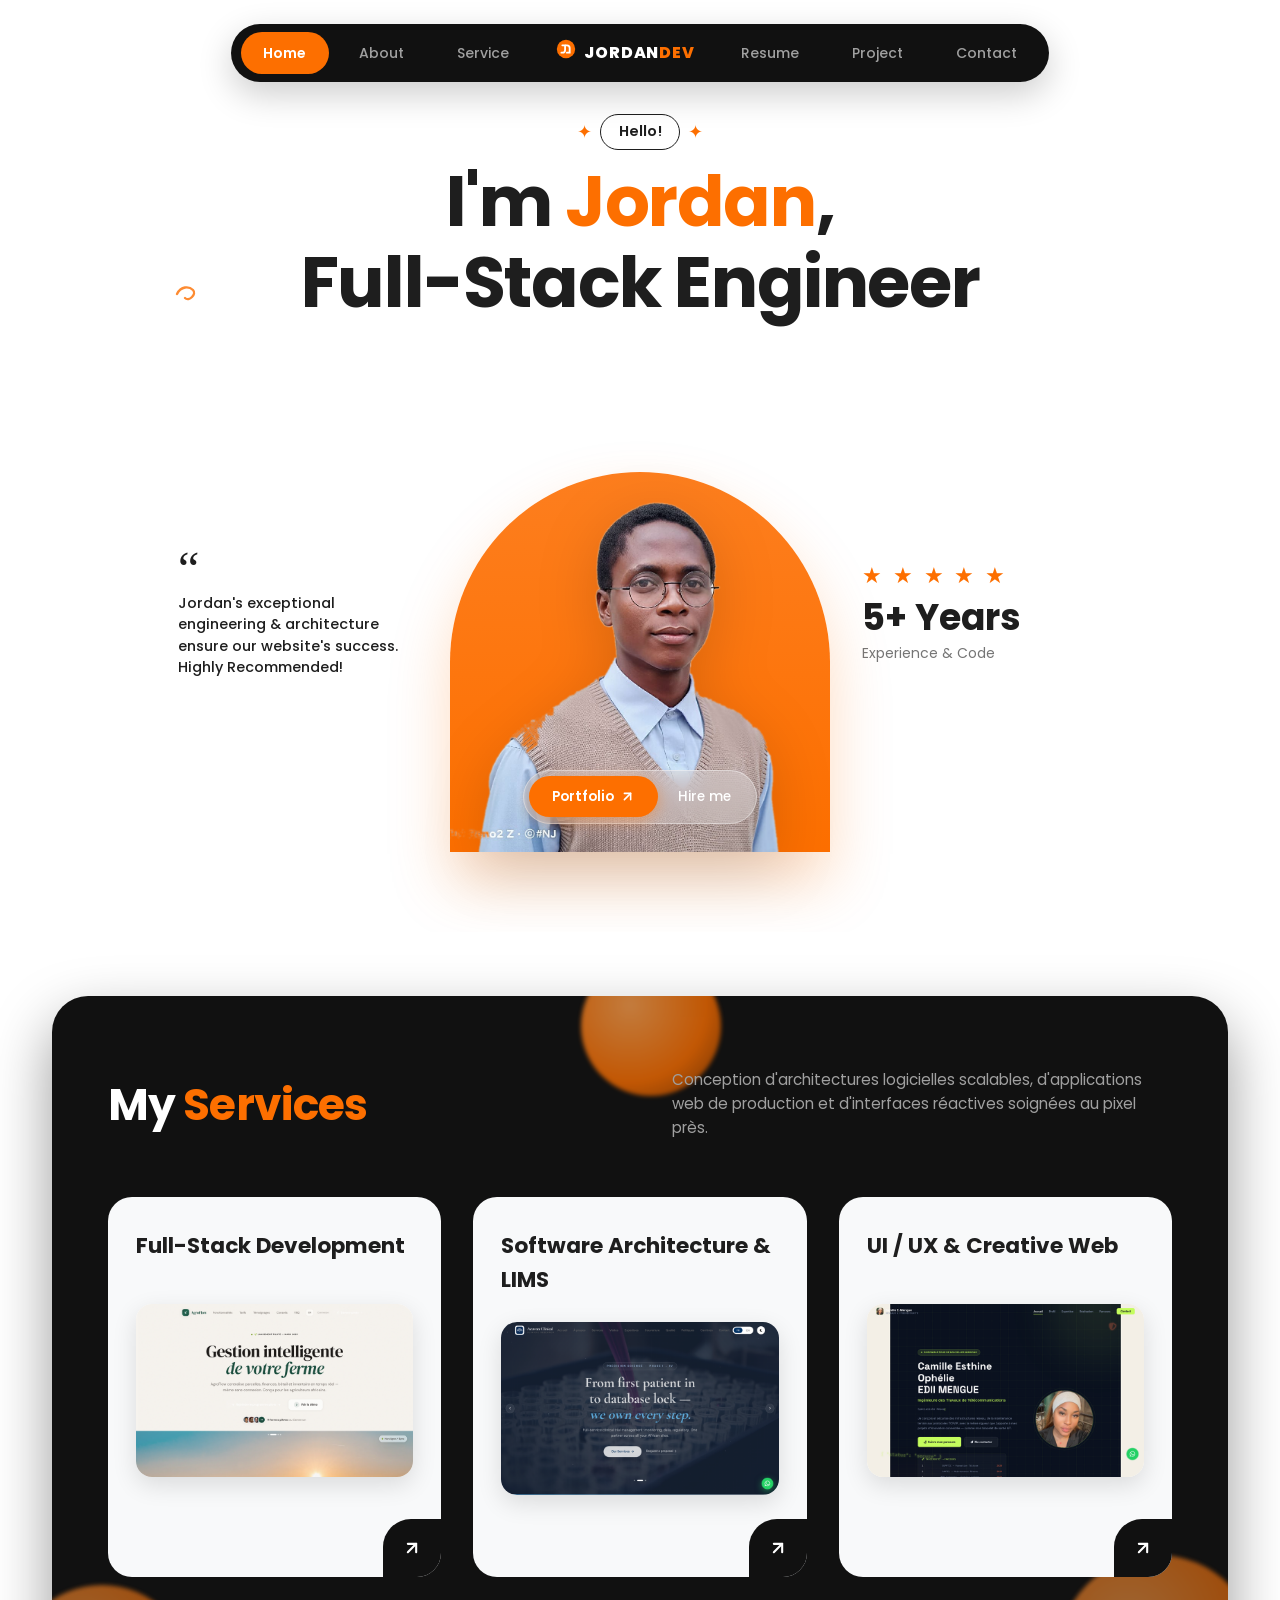
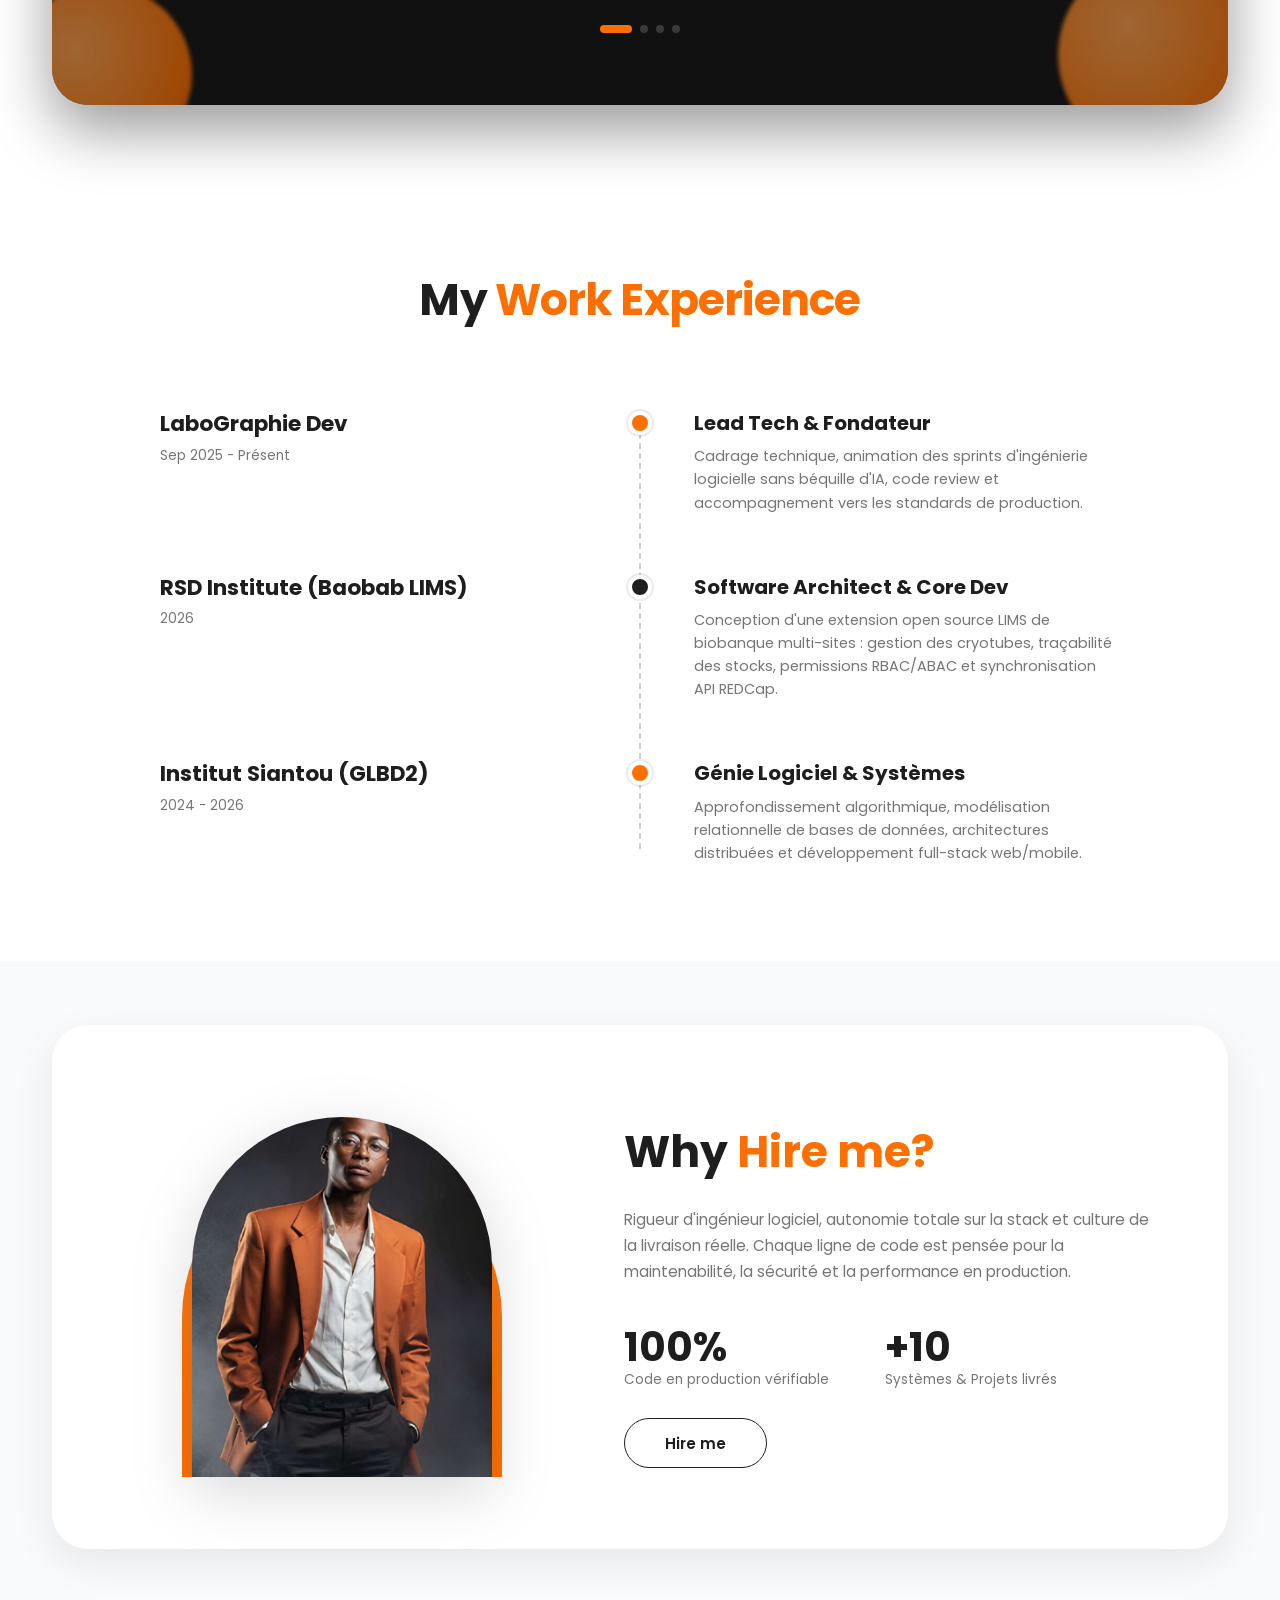
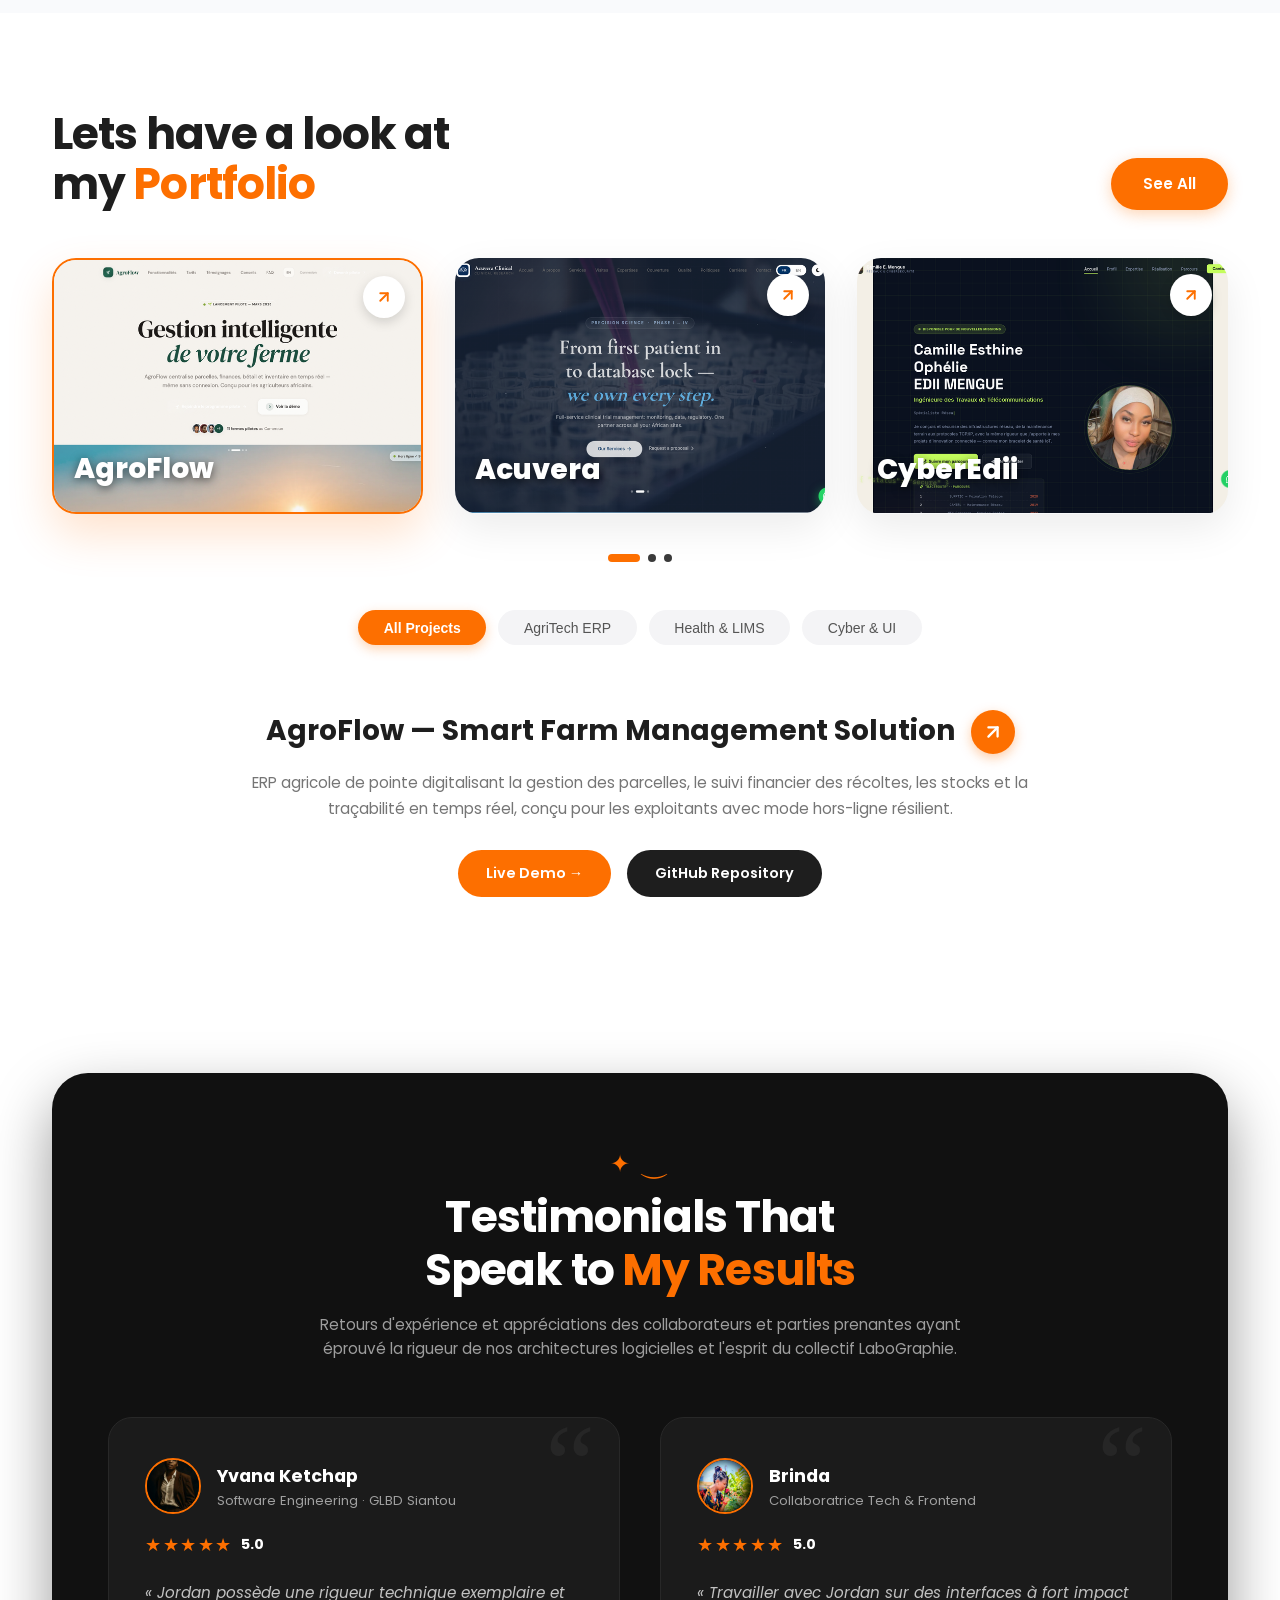
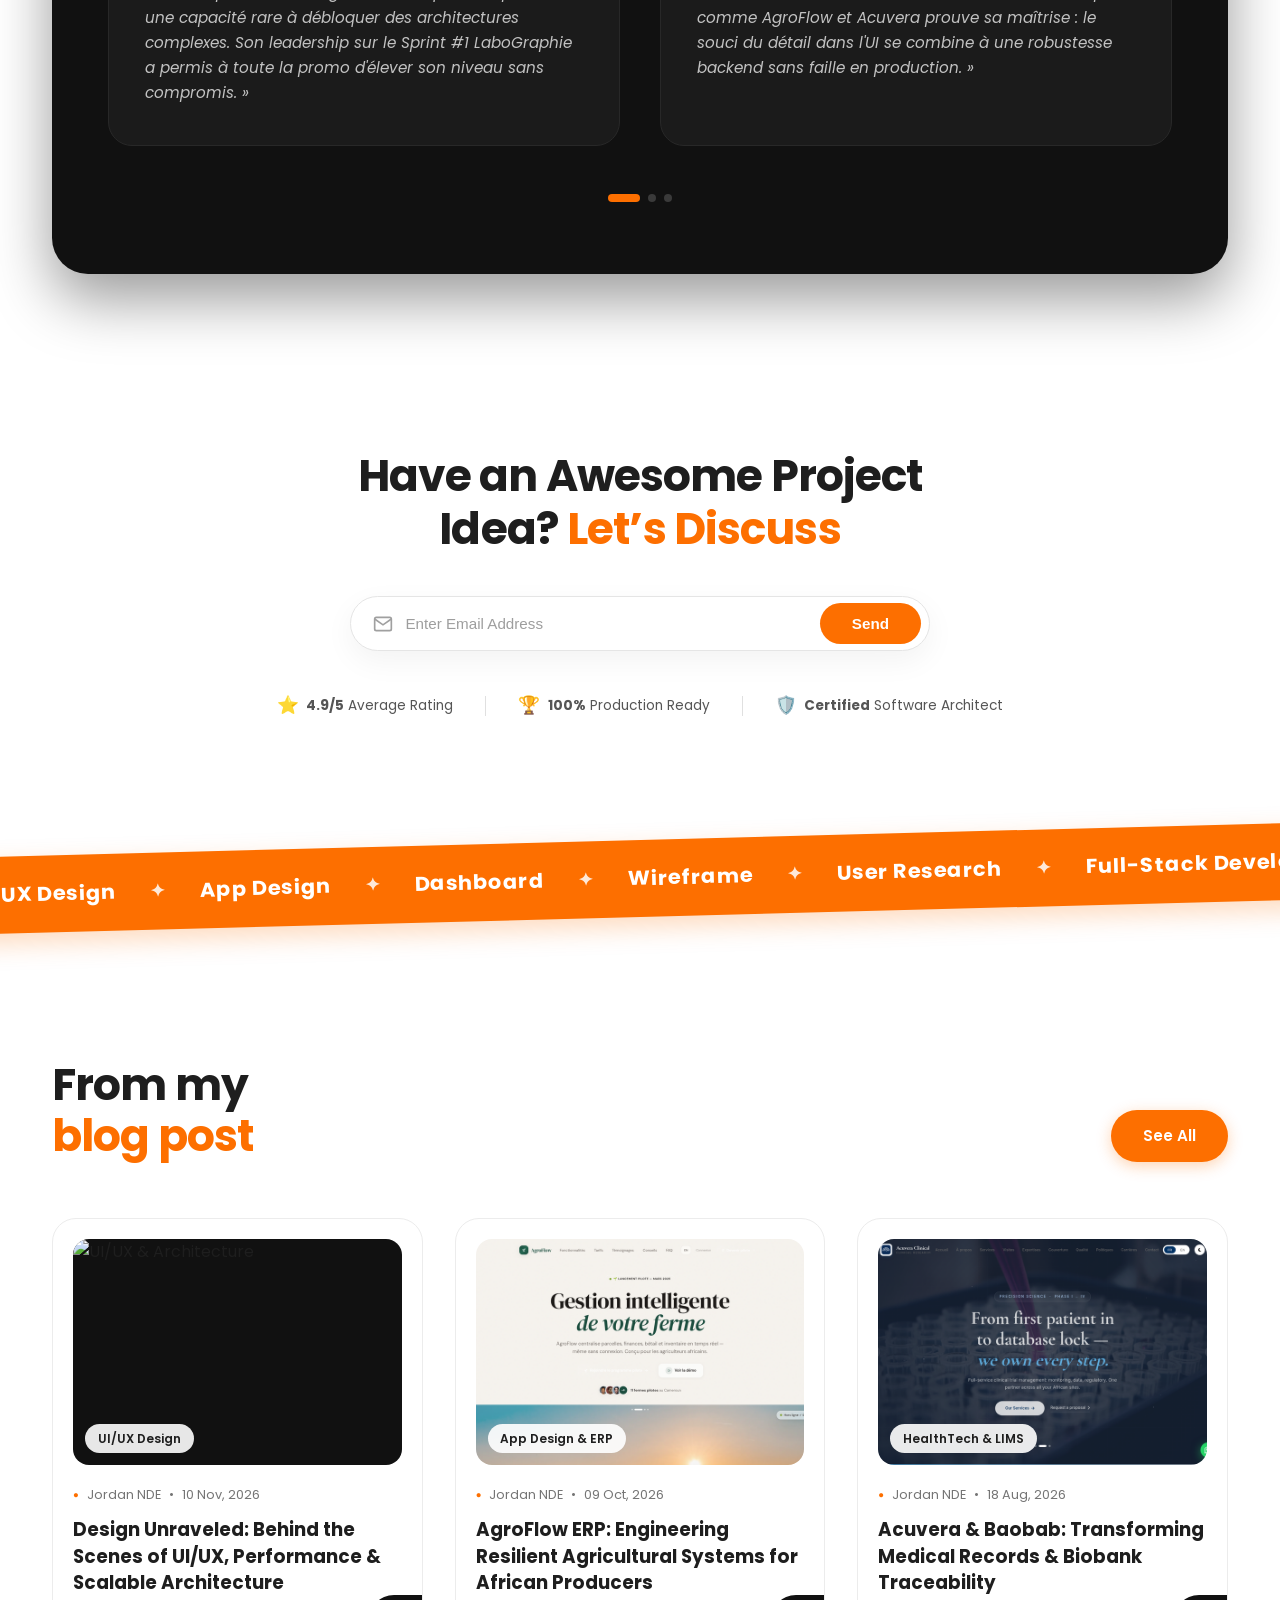
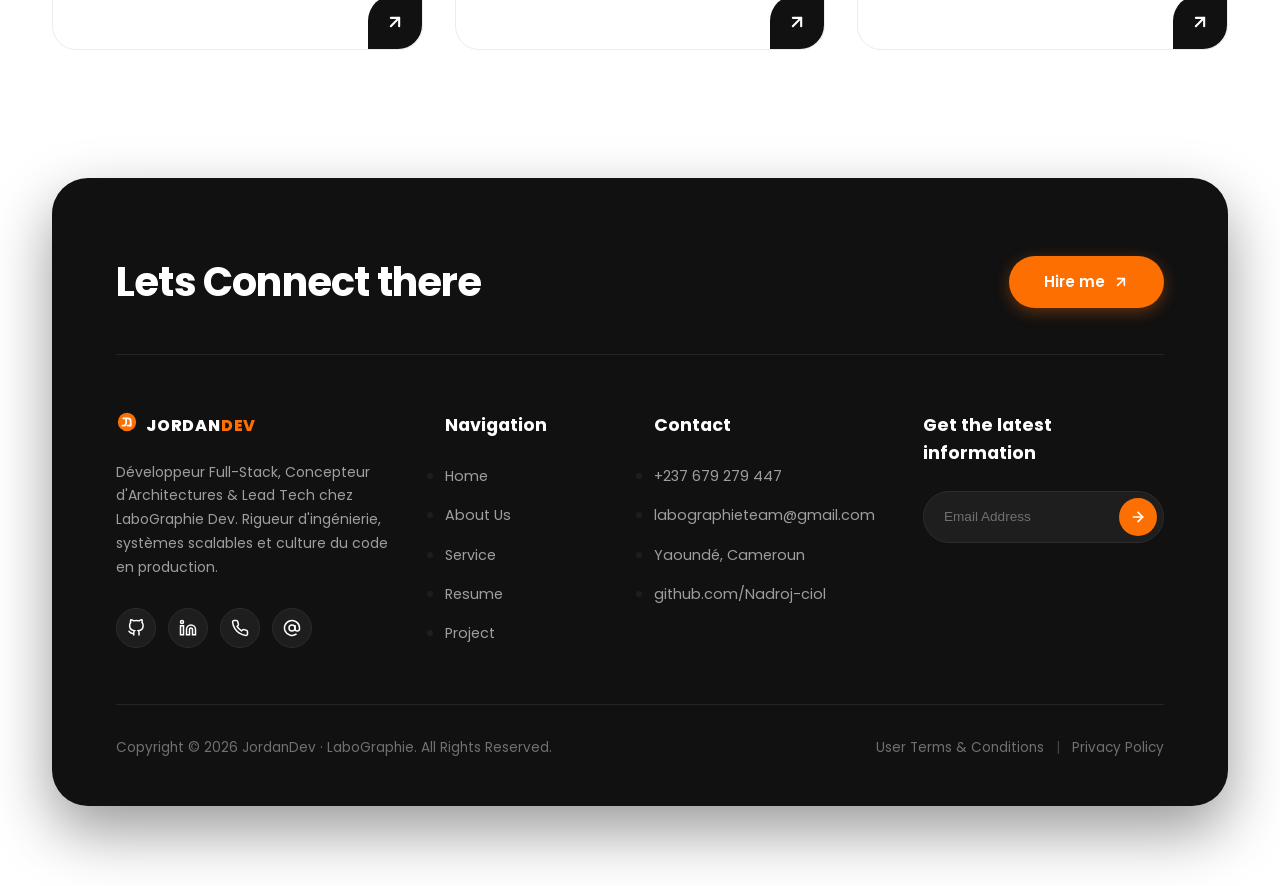
==== index.html @ 9e619975 "feat(figma-jcrea): add testimonials, newsletter discuss, angled marquee, blog posts & complete dark " ====
<!DOCTYPE html>
<html lang="fr" class="scroll-smooth">
<head>
  <meta charset="UTF-8">
  <meta name="viewport" content="width=device-width, initial-scale=1.0">
  <meta name="description" content="Portfolio de NDE Jordan Loïc — Développeur Full-Stack, Concepteur d'Architectures & Lead Tech LaboGraphie.">
  <meta name="author" content="NDE Jordan Loïc">
  <meta name="theme-color" content="#FD6F00">
  
  <title>Jordan.dev | Personal Portfolio — Full-Stack &amp; Software Engineer</title>
  
  <!-- Polices Google : Poppins & Inter (Identique au template Figma JCREA) -->
  <link rel="preconnect" href="https://fonts.googleapis.com">
  <link rel="preconnect" href="https://fonts.gstatic.com" crossorigin>
  <link href="https://fonts.googleapis.com/css2?family=Poppins:ital,wght@0,300;0,400;0,500;0,600;0,700;0,800;1,400;1,600&family=Inter:wght@400;500;600;700&display=swap" rel="stylesheet">
  
  <link rel="stylesheet" href="css/style.css">
</head>
<body>

  <!-- =========================================================================
       1. TOP FLOATING PILL NAVBAR (Structure exacte Figma JCREA)
       ========================================================================= -->
  <header class="header-wrapper">
    <div class="nav-pill-container">
      <nav class="nav-pill" id="navbar">
        <a href="#hero" class="nav-item active">Home</a>
        <a href="#about" class="nav-item">About</a>
        <a href="#services" class="nav-item">Service</a>
        
        <!-- Logo central JCREA -->
        <a href="#hero" class="nav-logo" aria-label="Jordan.dev Accueil">
          <div class="logo-mark">
            <svg width="22" height="22" viewBox="0 0 24 24" fill="none">
              <circle cx="12" cy="12" r="10" fill="#FD6F00"/>
              <path d="M8 8h3v5a3 3 0 0 1-3 3H7" stroke="#FFFFFF" stroke-width="2" stroke-linecap="round"/>
              <path d="M13 16h3v-5a3 3 0 0 0-3-3h-1" stroke="#FFFFFF" stroke-width="2" stroke-linecap="round"/>
            </svg>
          </div>
          <span class="logo-text">JORDAN<span class="logo-accent">DEV</span></span>
        </a>

        <a href="#experience" class="nav-item">Resume</a>
        <a href="#portfolio" class="nav-item">Project</a>
        <a href="#contact" class="nav-item">Contact</a>
      </nav>

      <!-- Bouton Menu Mobile -->
      <button class="mobile-toggle" id="mobileToggle" aria-label="Menu" aria-expanded="false">
        <span></span><span></span><span></span>
      </button>
    </div>
  </header>

  <main>
    <!-- =========================================================================
         2. HERO SECTION (Reproduction stricte Image 1)
         Greeting bubble "Hello!" avec étincelles, Gros titre "I'm Jordan, Full-Stack Dev",
         Grand dôme orange avec ta photo détourée, citation client à gauche,
         badge d'expérience à droite, boutons pilules Portfolio / Hire me.
         ========================================================================= -->
    <section class="hero-section" id="hero">
      <div class="container hero-container">
        
        <!-- Bulle "Hello!" avec doodles -->
        <div class="hello-bubble-wrap">
          <span class="doodle-sparkle-left">✦</span>
          <div class="hello-bubble">Hello!</div>
          <span class="doodle-sparkle-right">✦</span>
        </div>

        <!-- Titre principal -->
        <h1 class="hero-headline">
          I'm <span class="text-orange">Jordan</span>, <br>
          Full-Stack Engineer
        </h1>

        <!-- Doodles décoratifs latéraux -->
        <div class="hero-doodle-left">
          <svg width="40" height="40" viewBox="0 0 50 50" fill="none">
            <path d="M10 25C15 15 25 15 30 20C35 25 25 35 20 30" stroke="#FD6F00" stroke-width="3" stroke-linecap="round"/>
          </svg>
        </div>

        <!-- ZONE CENTRALE : DÔME ORANGE + PHOTO DÉTOURÉE + TÉMOIGNAGE + EXPÉRIENCE -->
        <div class="hero-stage">
          
          <!-- Colonne Gauche : Citation & Recommandation (comme dans la maquette) -->
          <div class="hero-quote-box">
            <span class="quote-mark">“</span>
            <p class="quote-body">
              Jordan's exceptional engineering &amp; architecture ensure our website's success. Highly Recommended!
            </p>
          </div>

          <!-- Centre : Grand Dôme Orange + Photo détourée de Jordan -->
          <div class="hero-dome-wrapper">
            <div class="orange-dome"></div>
            <img src="rsc/img/jordan_cutout.png" alt="NDE Jordan Loïc — Full-Stack Engineer" class="hero-person-img" loading="eager">
            
            <!-- Bouton flottant pilule double au bas du dôme -->
            <div class="hero-cta-pill">
              <a href="#portfolio" class="cta-pill-active">
                <span>Portfolio</span>
                <svg width="15" height="15" viewBox="0 0 24 24" fill="none" stroke="currentColor" stroke-width="2.5" stroke-linecap="round" stroke-linejoin="round">
                  <line x1="7" y1="17" x2="17" y2="7"></line>
                  <polyline points="7 7 17 7 17 17"></polyline>
                </svg>
              </a>
              <a href="#contact" class="cta-pill-ghost">Hire me</a>
            </div>
          </div>

          <!-- Colonne Droite : Étoiles + Années d'expérience -->
          <div class="hero-experience-box">
            <div class="stars-row">
              ★ ★ ★ ★ ★
            </div>
            <div class="exp-number">5+ Years</div>
            <div class="exp-label">Experience &amp; Code</div>
          </div>

        </div>

      </div>
    </section>

    <!-- =========================================================================
         3. SECTION "MY SERVICES" (Reproduction stricte Image 2)
         Grand bloc sombre aux coins très arrondis, titre "My Services" (Services en orange),
         fond vagues sombres + sphères 3D orange, 3 cartes blanches aux coins arrondis
         avec flèche inclinée vers le haut dans un cercle sombre en bas à droite.
         ========================================================================= -->
    <section class="services-section" id="services">
      <div class="container">
        <div class="services-black-card">
          
          <!-- Sphères/Formes 3D décoratives du design -->
          <div class="sphere-deco sphere-top"></div>
          <div class="sphere-deco sphere-bottom-left"></div>
          <div class="sphere-deco sphere-bottom-right"></div>

          <div class="services-header">
            <h2 class="services-title">My <span class="text-orange">Services</span></h2>
            <p class="services-subtitle">
              Conception d'architectures logicielles scalables, d'applications web de production et d'interfaces réactives soignées au pixel près.
            </p>
          </div>

          <!-- Grille des 3 Cartes de Service (style exact Figma) -->
          <div class="services-grid">
            
            <!-- Carte 1 -->
            <div class="service-card">
              <h3 class="service-name">Full-Stack Development</h3>
              <div class="service-preview-stack">
                <img src="rsc/img/projets/card_agroflow.png" alt="Full-Stack Dev" class="service-screen-img">
              </div>
              <a href="#portfolio" class="service-arrow-btn" aria-label="Voir service">
                <svg width="20" height="20" viewBox="0 0 24 24" fill="none" stroke="#FFFFFF" stroke-width="2.5" stroke-linecap="round" stroke-linejoin="round">
                  <line x1="7" y1="17" x2="17" y2="7"></line>
                  <polyline points="7 7 17 7 17 17"></polyline>
                </svg>
              </a>
            </div>

            <!-- Carte 2 -->
            <div class="service-card">
              <h3 class="service-name">Software Architecture &amp; LIMS</h3>
              <div class="service-preview-stack">
                <img src="rsc/img/projets/card_acuvera.png" alt="Architecture & LIMS" class="service-screen-img">
              </div>
              <a href="#portfolio" class="service-arrow-btn" aria-label="Voir service">
                <svg width="20" height="20" viewBox="0 0 24 24" fill="none" stroke="#FFFFFF" stroke-width="2.5" stroke-linecap="round" stroke-linejoin="round">
                  <line x1="7" y1="17" x2="17" y2="7"></line>
                  <polyline points="7 7 17 7 17 17"></polyline>
                </svg>
              </a>
            </div>

            <!-- Carte 3 -->
            <div class="service-card">
              <h3 class="service-name">UI / UX &amp; Creative Web</h3>
              <div class="service-preview-stack">
                <img src="rsc/img/projets/card_edii.png" alt="UI / UX Design" class="service-screen-img">
              </div>
              <a href="#portfolio" class="service-arrow-btn" aria-label="Voir service">
                <svg width="20" height="20" viewBox="0 0 24 24" fill="none" stroke="#FFFFFF" stroke-width="2.5" stroke-linecap="round" stroke-linejoin="round">
                  <line x1="7" y1="17" x2="17" y2="7"></line>
                  <polyline points="7 7 17 7 17 17"></polyline>
                </svg>
              </a>
            </div>

          </div>

          <!-- Pagination dots orange/blanc sous les cartes -->
          <div class="services-dots">
            <span class="dot-bar active"></span>
            <span class="dot-circle"></span>
            <span class="dot-circle"></span>
            <span class="dot-circle"></span>
          </div>

        </div>
      </div>
    </section>

    <!-- =========================================================================
         4. SECTION "MY WORK EXPERIENCE" (Reproduction stricte Image 3)
         Titre "My Work Experience" avec "Work Experience" en orange.
         Timeline verticale au centre avec ligne pointillée et nœuds cercles orange/sombre.
         Entreprise/Lieu à gauche, Rôle & Description à droite.
         ========================================================================= -->
    <section class="experience-section" id="experience">
      <div class="container">
        <h2 class="section-heading-center">
          My <span class="text-orange">Work Experience</span>
        </h2>

        <div class="timeline-figma">
          <!-- Ligne pointillée centrale -->
          <div class="timeline-center-line"></div>

          <!-- Étape 1 -->
          <div class="timeline-row">
            <div class="timeline-left">
              <h3 class="company-name">LaboGraphie Dev</h3>
              <span class="company-date">Sep 2025 - Présent</span>
            </div>
            <div class="timeline-node orange-node"></div>
            <div class="timeline-right">
              <h4 class="job-role">Lead Tech &amp; Fondateur</h4>
              <p class="job-desc">
                Cadrage technique, animation des sprints d'ingénierie logicielle sans béquille d'IA, code review et accompagnement vers les standards de production.
              </p>
            </div>
          </div>

          <!-- Étape 2 -->
          <div class="timeline-row">
            <div class="timeline-left">
              <h3 class="company-name">RSD Institute (Baobab LIMS)</h3>
              <span class="company-date">2026</span>
            </div>
            <div class="timeline-node dark-node"></div>
            <div class="timeline-right">
              <h4 class="job-role">Software Architect &amp; Core Dev</h4>
              <p class="job-desc">
                Conception d'une extension open source LIMS de biobanque multi-sites : gestion des cryotubes, traçabilité des stocks, permissions RBAC/ABAC et synchronisation API REDCap.
              </p>
            </div>
          </div>

          <!-- Étape 3 -->
          <div class="timeline-row">
            <div class="timeline-left">
              <h3 class="company-name">Institut Siantou (GLBD2)</h3>
              <span class="company-date">2024 - 2026</span>
            </div>
            <div class="timeline-node orange-node"></div>
            <div class="timeline-right">
              <h4 class="job-role">Génie Logiciel &amp; Systèmes</h4>
              <p class="job-desc">
                Approfondissement algorithmique, modélisation relationnelle de bases de données, architectures distribuées et développement full-stack web/mobile.
              </p>
            </div>
          </div>

        </div>
      </div>
    </section>

    <!-- =========================================================================
         5. SECTION "WHY HIRE ME?" (Reproduction stricte Image 4)
         Carte blanche avec dôme orange et photo à gauche, Titre "Why Hire me?",
         description, 2 colonnes métriques "450+ Project Completed", bouton "Hire me".
         ========================================================================= -->
    <section class="why-section" id="about">
      <div class="container">
        <div class="why-card">
          
          <!-- Côté Gauche : Dôme orange + Photo Jordan en buste -->
          <div class="why-visual">
            <div class="why-dome"></div>
            <img src="rsc/img/jordan_studio.jpg" alt="Pourquoi me choisir" class="why-person-img" loading="lazy">
          </div>

          <!-- Côté Droit : Contenu texte & Métriques -->
          <div class="why-content">
            <h2 class="why-title">Why <span class="text-orange">Hire me?</span></h2>
            <p class="why-text">
              Rigueur d'ingénieur logiciel, autonomie totale sur la stack et culture de la livraison réelle. Chaque ligne de code est pensée pour la maintenabilité, la sécurité et la performance en production.
            </p>

            <div class="why-metrics-grid">
              <div class="why-metric">
                <span class="why-number">100%</span>
                <span class="why-label">Code en production vérifiable</span>
              </div>
              <div class="why-metric">
                <span class="why-number">+10</span>
                <span class="why-label">Systèmes &amp; Projets livrés</span>
              </div>
            </div>

            <div class="why-btn-wrap">
              <a href="#contact" class="btn-hire-outline">Hire me</a>
            </div>
          </div>

        </div>
      </div>
    </section>

    <!-- =========================================================================
         6. SECTION "LETS HAVE A LOOK AT MY PORTFOLIO" (Reproduction stricte Image 5)
         Titre "Lets have a look at my Portfolio", bouton "See All" orange à droite.
         Carrousel de cartes de projets avec captures d'écran réelles, tags filtres,
         titre du projet actif avec flèche orange, description détaillée.
         ========================================================================= -->
    <section class="portfolio-section" id="portfolio">
      <div class="container">
        
        <div class="portfolio-top-bar">
          <h2 class="portfolio-heading">
            Lets have a look at <br>
            my <span class="text-orange">Portfolio</span>
          </h2>
          <a href="https://github.com/Nadroj-ciol" target="_blank" rel="noopener noreferrer" class="btn-see-all">See All</a>
        </div>

        <!-- Carrousel de cartes de projets (style exact Figma) -->
        <div class="portfolio-carousel">
          
          <!-- Carte Projet 1 : AgroFlow ERP -->
          <div class="portfolio-card active" id="cardAgroflow">
            <div class="portfolio-card-img-wrap">
              <img src="rsc/img/projets/card_agroflow.png" alt="AgroFlow ERP" class="portfolio-main-img">
              <div class="card-brand-overlay">AgroFlow</div>
              <a href="https://agroflowerp.vercel.app" target="_blank" rel="noopener noreferrer" class="card-corner-arrow" aria-label="Visiter AgroFlow">
                <svg width="18" height="18" viewBox="0 0 24 24" fill="none" stroke="#FD6F00" stroke-width="2.5" stroke-linecap="round" stroke-linejoin="round">
                  <line x1="7" y1="17" x2="17" y2="7"></line>
                  <polyline points="7 7 17 7 17 17"></polyline>
                </svg>
              </a>
            </div>
          </div>

          <!-- Carte Projet 2 : Acuvera Clinical -->
          <div class="portfolio-card" id="cardAcuvera">
            <div class="portfolio-card-img-wrap">
              <img src="rsc/img/projets/card_acuvera.png" alt="Acuvera Clinical" class="portfolio-main-img">
              <div class="card-brand-overlay">Acuvera</div>
              <a href="https://acuvera-clinical.vercel.app" target="_blank" rel="noopener noreferrer" class="card-corner-arrow" aria-label="Visiter Acuvera">
                <svg width="18" height="18" viewBox="0 0 24 24" fill="none" stroke="#FD6F00" stroke-width="2.5" stroke-linecap="round" stroke-linejoin="round">
                  <line x1="7" y1="17" x2="17" y2="7"></line>
                  <polyline points="7 7 17 7 17 17"></polyline>
                </svg>
              </a>
            </div>
          </div>

          <!-- Carte Projet 3 : Edii CyberTech -->
          <div class="portfolio-card" id="cardEdii">
            <div class="portfolio-card-img-wrap">
              <img src="rsc/img/projets/card_edii.png" alt="Edii CyberTech" class="portfolio-main-img">
              <div class="card-brand-overlay">CyberEdii</div>
              <a href="https://portfolio-edii.vercel.app" target="_blank" rel="noopener noreferrer" class="card-corner-arrow" aria-label="Visiter Edii Portfolio">
                <svg width="18" height="18" viewBox="0 0 24 24" fill="none" stroke="#FD6F00" stroke-width="2.5" stroke-linecap="round" stroke-linejoin="round">
                  <line x1="7" y1="17" x2="17" y2="7"></line>
                  <polyline points="7 7 17 7 17 17"></polyline>
                </svg>
              </a>
            </div>
          </div>

        </div>

        <!-- Indicateurs de carrousel (barre orange + cercles gris) -->
        <div class="portfolio-dots">
          <span class="dot-bar active" data-slide="0"></span>
          <span class="dot-circle" data-slide="1"></span>
          <span class="dot-circle" data-slide="2"></span>
        </div>

        <!-- Pilules de tags de catégories (Landing Page, Product Design, Animation, etc.) -->
        <div class="portfolio-tags-pill-row">
          <button class="tag-pill active" data-filter="all">All Projects</button>
          <button class="tag-pill" data-filter="erp">AgriTech ERP</button>
          <button class="tag-pill" data-filter="health">Health &amp; LIMS</button>
          <button class="tag-pill" data-filter="ui">Cyber &amp; UI</button>
        </div>

        <!-- Détail du projet actif sous le carrousel -->
        <div class="active-project-detail">
          <div class="detail-header-row">
            <h3 class="detail-title" id="activeProjectTitle">AgroFlow — Smart Farm Management Solution</h3>
            <a href="https://agroflowerp.vercel.app" target="_blank" rel="noopener noreferrer" class="detail-arrow-orange" id="activeProjectLink" aria-label="Lien projet">
              <svg width="22" height="22" viewBox="0 0 24 24" fill="none" stroke="#FFFFFF" stroke-width="2.5" stroke-linecap="round" stroke-linejoin="round">
                <line x1="7" y1="17" x2="17" y2="7"></line>
                <polyline points="7 7 17 7 17 17"></polyline>
              </svg>
            </a>
          </div>
          <p class="detail-desc" id="activeProjectDesc">
            ERP agricole de pointe digitalisant la gestion des parcelles, le suivi financier des récoltes, les stocks et la traçabilité en temps réel, conçu pour les exploitants avec mode hors-ligne résilient.
          </p>
          <div class="detail-actions">
            <a href="https://agroflowerp.vercel.app" target="_blank" rel="noopener noreferrer" class="btn-detail-primary" id="btnDetailLive">Live Demo &rarr;</a>
            <a href="https://github.com/Nadroj-ciol/AgroFlowErp-V1" target="_blank" rel="noopener noreferrer" class="btn-detail-github" id="btnDetailGit">GitHub Repository</a>
          </div>
        </div>

      </div>
    </section>

    <!-- =========================================================================
         7. SECTION TESTIMONIALS (Reproduction stricte Image 1)
         Grand bloc sombre aux coins très arrondis, étincelles (✦),
         titre 'Testimonials That Speak to My Results' avec 'My Results' en orange,
         cartes avec guillemets XXL sombres, avatar, nom, rôle, 5 étoiles et avis.
         ========================================================================= -->
    <section class="testimonials-section" id="testimonials">
      <div class="container">
        <div class="testimonials-black-card">
          
          <div class="testi-header">
            <div class="testi-badge-doodle">
              <span class="doodle-star">✦</span>
              <span class="doodle-curve">⌒</span>
            </div>
            <h2 class="testi-title">
              Testimonials That <br>
              Speak to <span class="text-orange">My Results</span>
            </h2>
            <p class="testi-subtitle">
              Retours d'expérience et appréciations des collaborateurs et parties prenantes ayant éprouvé la rigueur de nos architectures logicielles et l'esprit du collectif LaboGraphie.
            </p>
          </div>

          <!-- Grille des témoignages (style exact Figma) -->
          <div class="testimonials-grid">
            
            <!-- Carte 1 : Yvana Ketchap -->
            <div class="testi-card">
              <div class="quote-bg-glyph">“</div>
              <div class="testi-user-row">
                <img src="rsc/img/avatar_yvana.jpg" alt="Yvana Ketchap" class="testi-avatar">
                <div class="testi-user-info">
                  <h4 class="testi-name">Yvana Ketchap</h4>
                  <span class="testi-role">Software Engineering · GLBD Siantou</span>
                </div>
              </div>
              <div class="testi-stars-row">
                <span class="stars-gold">★★★★★</span>
                <span class="rating-num">5.0</span>
              </div>
              <p class="testi-text">
                « Jordan possède une rigueur technique exemplaire et une capacité rare à débloquer des architectures complexes. Son leadership sur le Sprint #1 LaboGraphie a permis à toute la promo d'élever son niveau sans compromis. »
              </p>
            </div>

            <!-- Carte 2 : Brinda -->
            <div class="testi-card">
              <div class="quote-bg-glyph">“</div>
              <div class="testi-user-row">
                <img src="rsc/img/avatar_brinda.jpg" alt="Brinda" class="testi-avatar">
                <div class="testi-user-info">
                  <h4 class="testi-name">Brinda</h4>
                  <span class="testi-role">Collaboratrice Tech &amp; Frontend</span>
                </div>
              </div>
              <div class="testi-stars-row">
                <span class="stars-gold">★★★★★</span>
                <span class="rating-num">5.0</span>
              </div>
              <p class="testi-text">
                « Travailler avec Jordan sur des interfaces à fort impact comme AgroFlow et Acuvera prouve sa maîtrise : le souci du détail dans l'UI se combine à une robustesse backend sans faille en production. »
              </p>
            </div>

          </div>

          <!-- Points de pagination du carrousel d'avis -->
          <div class="testi-dots">
            <span class="dot-bar active"></span>
            <span class="dot-circle"></span>
            <span class="dot-circle"></span>
          </div>

        </div>
      </div>
    </section>

    <!-- =========================================================================
         8. SECTION "HAVE AN AWESOME PROJECT IDEA? LET'S DISCUSS" (Reproduction stricte Image 2)
         Grand titre centré avec "Let's Discuss" en orange,
         champ pilule d'email avec bouton 'Send' orange intégré,
         3 métriques de confiance (4.9/5 Rating, 25+ Awards, Certified Lead).
         ========================================================================= -->
    <section class="discuss-section">
      <div class="container discuss-container">
        
        <h2 class="discuss-headline">
          Have an Awesome Project <br>
          Idea? <span class="text-orange">Let’s Discuss</span>
        </h2>

        <!-- Pilule de souscription / prise de contact -->
        <form class="discuss-pill-form" onsubmit="event.preventDefault(); window.location.href='mailto:labographieteam@gmail.com?subject=Awesome Project Idea&body=Bonjour Jordan,';">
          <div class="pill-input-icon">
            <svg width="20" height="20" viewBox="0 0 24 24" fill="none" stroke="#A0A0A0" stroke-width="2">
              <path d="M4 4h16c1.1 0 2 .9 2 2v12c0 1.1-.9 2-2 2H4c-1.1 0-2-.9-2-2V6c0-1.1.9-2 2-2z"></path>
              <polyline points="22,6 12,13 2,6"></polyline>
            </svg>
          </div>
          <input type="email" placeholder="Enter Email Address" class="discuss-email-input" required>
          <button type="submit" class="discuss-submit-btn">Send</button>
        </form>

        <!-- Métriques de confiance sous la barre d'email -->
        <div class="discuss-trust-badges">
          <div class="trust-badge-item">
            <span class="trust-icon">⭐</span>
            <span><strong>4.9/5</strong> Average Rating</span>
          </div>
          <div class="trust-divider"></div>
          <div class="trust-badge-item">
            <span class="trust-icon">🏆</span>
            <span><strong>100%</strong> Production Ready</span>
          </div>
          <div class="trust-divider"></div>
          <div class="trust-badge-item">
            <span class="trust-icon">🛡️</span>
            <span><strong>Certified</strong> Software Architect</span>
          </div>
        </div>

      </div>
    </section>

    <!-- =========================================================================
         9. BANNER MARQUEE ORANGE INCLINÉ (Reproduction stricte Image 2)
         Bandeau ticker infini orange avec texte penché défilant :
         UI/UX Design ✦ App Design ✦ Dashboard ✦ Wireframe ✦ User Research ✦ Full-Stack
         ========================================================================= -->
    <section class="marquee-ribbon-section">
      <div class="marquee-ribbon-track">
        <div class="marquee-content">
          <span>UI/UX Design</span> <span class="star-sep">✦</span>
          <span>App Design</span> <span class="star-sep">✦</span>
          <span>Dashboard</span> <span class="star-sep">✦</span>
          <span>Wireframe</span> <span class="star-sep">✦</span>
          <span>User Research</span> <span class="star-sep">✦</span>
          <span>Full-Stack Development</span> <span class="star-sep">✦</span>
          <span>Software Architecture</span> <span class="star-sep">✦</span>
          <span>Docker &amp; LIMS</span> <span class="star-sep">✦</span>
        </div>
        <div class="marquee-content" aria-hidden="true">
          <span>UI/UX Design</span> <span class="star-sep">✦</span>
          <span>App Design</span> <span class="star-sep">✦</span>
          <span>Dashboard</span> <span class="star-sep">✦</span>
          <span>Wireframe</span> <span class="star-sep">✦</span>
          <span>User Research</span> <span class="star-sep">✦</span>
          <span>Full-Stack Development</span> <span class="star-sep">✦</span>
          <span>Software Architecture</span> <span class="star-sep">✦</span>
          <span>Docker &amp; LIMS</span> <span class="star-sep">✦</span>
        </div>
      </div>
    </section>

    <!-- =========================================================================
         10. SECTION "FROM MY BLOG POST" (Reproduction stricte Image 3)
         Titre "From my blog post" avec bouton 'See All' orange à droite,
         3 cartes de blog modernes avec visuel, tag, auteur & date, titre
         et flèche dans cercle sombre en bas à droite.
         ========================================================================= -->
    <section class="blog-section" id="blog">
      <div class="container">
        
        <div class="blog-top-bar">
          <h2 class="blog-heading">From my <br><span class="text-orange">blog post</span></h2>
          <a href="#blog" class="btn-see-all">See All</a>
        </div>

        <div class="blog-grid">
          
          <!-- Article 1 -->
          <article class="blog-card">
            <div class="blog-img-wrap">
              <img src="rsc/img/projets/cyber_interface.jpg" alt="UI/UX & Architecture" class="blog-img">
              <span class="blog-tag-pill">UI/UX Design</span>
            </div>
            <div class="blog-meta-row">
              <span class="blog-dot-orange">●</span>
              <span class="blog-author">Jordan NDE</span>
              <span class="blog-sep">•</span>
              <span class="blog-date">10 Nov, 2026</span>
            </div>
            <h3 class="blog-title">
              Design Unraveled: Behind the Scenes of UI/UX, Performance &amp; Scalable Architecture
            </h3>
            <a href="https://github.com/Nadroj-ciol" target="_blank" rel="noopener noreferrer" class="blog-arrow-btn" aria-label="Lire l'article">
              <svg width="20" height="20" viewBox="0 0 24 24" fill="none" stroke="#FFFFFF" stroke-width="2.5" stroke-linecap="round" stroke-linejoin="round">
                <line x1="7" y1="17" x2="17" y2="7"></line>
                <polyline points="7 7 17 7 17 17"></polyline>
              </svg>
            </a>
          </article>

          <!-- Article 2 -->
          <article class="blog-card">
            <div class="blog-img-wrap">
              <img src="rsc/img/projets/card_agroflow.png" alt="AgroFlow AgriTech" class="blog-img">
              <span class="blog-tag-pill">App Design &amp; ERP</span>
            </div>
            <div class="blog-meta-row">
              <span class="blog-dot-orange">●</span>
              <span class="blog-author">Jordan NDE</span>
              <span class="blog-sep">•</span>
              <span class="blog-date">09 Oct, 2026</span>
            </div>
            <h3 class="blog-title">
              AgroFlow ERP: Engineering Resilient Agricultural Systems for African Producers
            </h3>
            <a href="https://agroflowerp.vercel.app" target="_blank" rel="noopener noreferrer" class="blog-arrow-btn" aria-label="Lire l'article">
              <svg width="20" height="20" viewBox="0 0 24 24" fill="none" stroke="#FFFFFF" stroke-width="2.5" stroke-linecap="round" stroke-linejoin="round">
                <line x1="7" y1="17" x2="17" y2="7"></line>
                <polyline points="7 7 17 7 17 17"></polyline>
              </svg>
            </a>
          </article>

          <!-- Article 3 -->
          <article class="blog-card">
            <div class="blog-img-wrap">
              <img src="rsc/img/projets/card_acuvera.png" alt="Acuvera Clinical" class="blog-img">
              <span class="blog-tag-pill">HealthTech &amp; LIMS</span>
            </div>
            <div class="blog-meta-row">
              <span class="blog-dot-orange">●</span>
              <span class="blog-author">Jordan NDE</span>
              <span class="blog-sep">•</span>
              <span class="blog-date">18 Aug, 2026</span>
            </div>
            <h3 class="blog-title">
              Acuvera &amp; Baobab: Transforming Medical Records &amp; Biobank Traceability
            </h3>
            <a href="https://acuvera-clinical.vercel.app" target="_blank" rel="noopener noreferrer" class="blog-arrow-btn" aria-label="Lire l'article">
              <svg width="20" height="20" viewBox="0 0 24 24" fill="none" stroke="#FFFFFF" stroke-width="2.5" stroke-linecap="round" stroke-linejoin="round">
                <line x1="7" y1="17" x2="17" y2="7"></line>
                <polyline points="7 7 17 7 17 17"></polyline>
              </svg>
            </a>
          </article>

        </div>
      </div>
    </section>

    <!-- =========================================================================
         11. SECTION "LETS CONNECT THERE" & FOOTER CARTE NOIRE (Reproduction stricte Image 3)
         Grand conteneur sombre arrondi :
         Bannière haute "Lets Connect there" avec bouton orange "Hire me ↗",
         Ligne séparatrice,
         4 colonnes : Logo/Bio, Navigation, Contact, Newsletter input avec flèche orange,
         Copyright & Liens de bas de page.
         ========================================================================= -->
    <section class="connect-footer-section" id="contact">
      <div class="container">
        <div class="footer-dark-card">
          
          <!-- Haut de carte : Titre + Bouton Hire me -->
          <div class="footer-top-header">
            <h2 class="connect-title">Lets Connect there</h2>
            <a href="https://wa.me/237679279447" target="_blank" rel="noopener noreferrer" class="btn-hire-orange">
              <span>Hire me</span>
              <svg width="16" height="16" viewBox="0 0 24 24" fill="none" stroke="#FFFFFF" stroke-width="2.5" stroke-linecap="round" stroke-linejoin="round">
                <line x1="7" y1="17" x2="17" y2="7"></line>
                <polyline points="7 7 17 7 17 17"></polyline>
              </svg>
            </a>
          </div>

          <div class="footer-card-divider"></div>

          <!-- Grille des colonnes du footer -->
          <div class="footer-columns-grid">
            
            <!-- Col 1 : Logo + Bio + Réseaux -->
            <div class="footer-col col-brand">
              <div class="footer-logo">
                <div class="logo-mark">
                  <svg width="22" height="22" viewBox="0 0 24 24" fill="none">
                    <circle cx="12" cy="12" r="10" fill="#FD6F00"/>
                    <path d="M8 8h3v5a3 3 0 0 1-3 3H7" stroke="#FFFFFF" stroke-width="2" stroke-linecap="round"/>
                    <path d="M13 16h3v-5a3 3 0 0 0-3-3h-1" stroke="#FFFFFF" stroke-width="2" stroke-linecap="round"/>
                  </svg>
                </div>
                <span class="logo-text">JORDAN<span class="logo-accent">DEV</span></span>
              </div>
              <p class="footer-brand-desc">
                Développeur Full-Stack, Concepteur d'Architectures &amp; Lead Tech chez LaboGraphie Dev. Rigueur d'ingénierie, systèmes scalables et culture du code en production.
              </p>
              <div class="footer-social-icons">
                <a href="https://github.com/Nadroj-ciol" target="_blank" rel="noopener noreferrer" class="social-circle" aria-label="GitHub">
                  <svg width="18" height="18" viewBox="0 0 24 24" fill="none" stroke="currentColor" stroke-width="2"><path d="M9 19c-5 1.5-5-2.5-7-3m14 6v-3.87a3.37 3.37 0 0 0-.94-2.61c3.14-.35 6.44-1.54 6.44-7A5.44 5.44 0 0 0 20 4.77 5.07 5.07 0 0 0 19.91 1S18.73.65 16 2.48a13.38 13.38 0 0 0-7 0C6.27.65 5.09 1 5.09 1A5.07 5.07 0 0 0 5 4.77a5.44 5.44 0 0 0-1.5 3.78c0 5.42 3.3 6.61 6.44 7A3.37 3.37 0 0 0 9 18.13V22"></path></svg>
                </a>
                <a href="https://www.linkedin.com/in/jordan-lo%C3%AFc-nde-63b041427/" target="_blank" rel="noopener noreferrer" class="social-circle" aria-label="LinkedIn">
                  <svg width="18" height="18" viewBox="0 0 24 24" fill="none" stroke="currentColor" stroke-width="2"><path d="M16 8a6 6 0 0 1 6 6v7h-4v-7a2 2 0 0 0-2-2 2 2 0 0 0-2 2v7h-4v-7a6 6 0 0 1 6-6z"></path><rect x="2" y="9" width="4" height="12"></rect><circle cx="4" cy="4" r="2"></circle></svg>
                </a>
                <a href="https://wa.me/237679279447" target="_blank" rel="noopener noreferrer" class="social-circle" aria-label="WhatsApp">
                  <svg width="18" height="18" viewBox="0 0 24 24" fill="none" stroke="currentColor" stroke-width="2"><path d="M22 16.92v3a2 2 0 0 1-2.18 2 19.79 19.79 0 0 1-8.63-3.07 19.5 19.5 0 0 1-6-6 19.79 19.79 0 0 1-3.07-8.67A2 2 0 0 1 4.11 2h3a2 2 0 0 1 2 1.72 12.84 12.84 0 0 0 .7 2.81 2 2 0 0 1-.45 2.11L8.09 9.91a16 16 0 0 0 6 6l1.27-1.27a2 2 0 0 1 2.11-.45 12.84 12.84 0 0 0 2.81.7A2 2 0 0 1 22 16.92z"></path></svg>
                </a>
                <a href="mailto:labographieteam@gmail.com" class="social-circle" aria-label="Email">
                  <svg width="18" height="18" viewBox="0 0 24 24" fill="none" stroke="currentColor" stroke-width="2"><circle cx="12" cy="12" r="4"></circle><path d="M16 8v5a3 3 0 0 0 6 0v-1a10 10 0 1 0-3.92 7.94"></path></svg>
                </a>
              </div>
            </div>

            <!-- Col 2 : Navigation -->
            <div class="footer-col col-nav">
              <h4 class="footer-col-title">Navigation</h4>
              <ul class="footer-links-list">
                <li><a href="#hero">Home</a></li>
                <li><a href="#about">About Us</a></li>
                <li><a href="#services">Service</a></li>
                <li><a href="#experience">Resume</a></li>
                <li><a href="#portfolio">Project</a></li>
              </ul>
            </div>

            <!-- Col 3 : Contact -->
            <div class="footer-col col-contact">
              <h4 class="footer-col-title">Contact</h4>
              <ul class="footer-links-list contact-list">
                <li><span>+237 679 279 447</span></li>
                <li><span>labographieteam@gmail.com</span></li>
                <li><span>Yaoundé, Cameroun</span></li>
                <li><span>github.com/Nadroj-ciol</span></li>
              </ul>
            </div>

            <!-- Col 4 : Newsletter -->
            <div class="footer-col col-newsletter">
              <h4 class="footer-col-title">Get the latest information</h4>
              <form class="footer-newsletter-form" onsubmit="event.preventDefault(); window.location.href='mailto:labographieteam@gmail.com?subject=Newsletter Subscription';">
                <input type="email" placeholder="Email Address" class="footer-email-input" required>
                <button type="submit" class="footer-email-btn" aria-label="S'inscrire">
                  <svg width="16" height="16" viewBox="0 0 24 24" fill="none" stroke="#FFFFFF" stroke-width="2.5" stroke-linecap="round" stroke-linejoin="round">
                    <line x1="5" y1="12" x2="19" y2="12"></line>
                    <polyline points="12 5 19 12 12 19"></polyline>
                  </svg>
                </button>
              </form>
            </div>

          </div>

          <div class="footer-card-divider subtle"></div>

          <!-- Bottom bar -->
          <div class="footer-card-bottom">
            <p class="footer-copyright">Copyright &copy; 2026 JordanDev · LaboGraphie. All Rights Reserved.</p>
            <div class="footer-legal-links">
              <a href="#hero">User Terms &amp; Conditions</a>
              <span class="sep">|</span>
              <a href="#hero">Privacy Policy</a>
            </div>
          </div>

        </div>
      </div>
    </section>
  </main>

  <script src="js/main.js"></script>
</body>
</html>
---- css/style.css ----
/* ==========================================================================
   STYLE.CSS — REPRODUCTION FIDÈLE DU DESIGN FIGMA "JCREA / PORTFOLIO 5+"
   Palette Figma exacte :
   - Blanc de fond : #FFFFFF & #F8F9FB
   - Accent Orange Signature : #FD6F00 (Orange vif JCREA)
   - Cartes Sombre/Noir Profond : #121212 & #1E1E1E
   - Textes : #1A1A1A (Noir d'encre) et #666666 (Gris atténué)
   - Police : 'Poppins', sans-serif
   ========================================================================== */

/* --------------------------------------------------------------------------
   1. RESET CSS & VARIABLES DU DESIGN SYSTEM FIGMA
   -------------------------------------------------------------------------- */
*, *::before, *::after {
  box-sizing: border-box;
  margin: 0;
  padding: 0;
}

html {
  font-size: 16px;
  scroll-behavior: smooth;
  -webkit-text-size-adjust: 100%;
}

:root {
  /* Couleurs exactes du design Figma */
  --figma-orange: #FD6F00;
  --figma-orange-hover: #E56300;
  --figma-orange-light: #FFEDE0;
  --figma-orange-dome: #FD6F00;
  --figma-dark: #121212;
  --figma-dark-card: #181818;
  --figma-dark-surface: #222222;
  --figma-pill-bg: #111111;
  --figma-text-dark: #1E1E1E;
  --figma-text-muted: #757575;
  --figma-text-light: #F5F5F5;
  --figma-bg-page: #FFFFFF;
  --figma-bg-subtle: #F9FAFC;
  --figma-border: #E8E8E8;
  --figma-border-dark: #2A2A2A;

  /* Typographie */
  --font-main: 'Poppins', -apple-system, BlinkMacSystemFont, "Segoe UI", Roboto, sans-serif;
  --font-text: 'Inter', var(--font-main);

  /* Rayons de courbure caractéristiques Figma */
  --radius-pill: 9999px;
  --radius-card-lg: 36px;
  --radius-card-md: 24px;
  --radius-card-sm: 16px;

  /* Ombres */
  --shadow-dome: 0 30px 60px rgba(253, 111, 0, 0.25);
  --shadow-card: 0 14px 40px rgba(0, 0, 0, 0.08);
  --shadow-dark-card: 0 25px 60px rgba(0, 0, 0, 0.4);
}

body {
  font-family: var(--font-main);
  background-color: var(--figma-bg-page);
  color: var(--figma-text-dark);
  line-height: 1.6;
  overflow-x: hidden;
  -webkit-font-smoothing: antialiased;
}

.container {
  width: 100%;
  max-width: 1240px;
  margin: 0 auto;
  padding: 0 2rem;
}

.text-orange {
  color: var(--figma-orange);
}

img {
  display: block;
  max-width: 100%;
  height: auto;
}

a {
  color: inherit;
  text-decoration: none;
  transition: all 0.25s ease;
}

/* --------------------------------------------------------------------------
   2. TOP FLOATING PILL NAVBAR (Image 1)
   Barre noire flottante arrondie avec pastille orange pour l'élément actif,
   Logo JCREA au milieu et liens de navigation réguliers.
   -------------------------------------------------------------------------- */
.header-wrapper {
  position: sticky;
  top: 1.5rem;
  z-index: 1000;
  display: flex;
  justify-content: center;
  padding: 0 1.5rem;
}

.nav-pill-container {
  display: flex;
  align-items: center;
  position: relative;
}

.nav-pill {
  display: flex;
  align-items: center;
  gap: 0.5rem;
  background-color: var(--figma-pill-bg);
  padding: 0.5rem 0.6rem;
  border-radius: var(--radius-pill);
  box-shadow: 0 12px 35px rgba(0, 0, 0, 0.2);
}

.nav-item {
  color: #A0A0A0;
  font-size: 0.875rem;
  font-weight: 500;
  padding: 0.6rem 1.4rem;
  border-radius: var(--radius-pill);
  transition: all 0.25s ease;
  white-space: nowrap;
}

.nav-item:hover {
  color: #FFFFFF;
}

.nav-item.active {
  background-color: var(--figma-orange);
  color: #FFFFFF;
  font-weight: 600;
}

.nav-logo {
  display: flex;
  align-items: center;
  gap: 0.45rem;
  padding: 0 1rem;
}

.logo-text {
  font-size: 1rem;
  font-weight: 800;
  letter-spacing: 0.05em;
  color: #FFFFFF;
}

.logo-accent {
  color: var(--figma-orange);
}

.mobile-toggle {
  display: none;
  background: var(--figma-pill-bg);
  border: none;
  border-radius: var(--radius-pill);
  padding: 0.75rem;
  cursor: pointer;
  flex-direction: column;
  gap: 5px;
}

.mobile-toggle span {
  width: 22px;
  height: 2px;
  background: #FFFFFF;
  border-radius: 2px;
}

/* --------------------------------------------------------------------------
   3. HERO SECTION (Image 1)
   -------------------------------------------------------------------------- */
.hero-section {
  padding-top: 3.5rem;
  padding-bottom: 5rem;
  background: #FFFFFF;
  position: relative;
  overflow: hidden;
}

.hero-container {
  display: flex;
  flex-direction: column;
  align-items: center;
  text-align: center;
  position: relative;
}

.hello-bubble-wrap {
  display: inline-flex;
  align-items: center;
  gap: 0.5rem;
  margin-bottom: 0.75rem;
}

.hello-bubble {
  padding: 0.35rem 1.1rem;
  border: 1.5px solid #1E1E1E;
  border-radius: var(--radius-pill);
  font-size: 0.9rem;
  font-weight: 600;
  color: #1E1E1E;
  background: #FFFFFF;
}

.doodle-sparkle-left,
.doodle-sparkle-right {
  color: var(--figma-orange);
  font-size: 1.1rem;
}

.hero-headline {
  font-size: clamp(2.75rem, 5.5vw, 4.5rem);
  font-weight: 700;
  line-height: 1.15;
  color: #1E1E1E;
  letter-spacing: -0.02em;
  margin-bottom: 2rem;
}

.hero-doodle-left {
  position: absolute;
  top: 10rem;
  left: 12%;
  opacity: 0.8;
}

/* Zone de scène avec Dôme + Carte gauche/droite */
.hero-stage {
  display: flex;
  align-items: center;
  justify-content: center;
  gap: 2rem;
  width: 100%;
  position: relative;
  margin-top: 1rem;
}

/* Citation à gauche */
.hero-quote-box {
  width: 260px;
  text-align: left;
  position: relative;
  padding-left: 1.25rem;
}

.quote-mark {
  font-size: 3rem;
  line-height: 1;
  color: #1E1E1E;
  font-family: Georgia, serif;
  display: block;
}

.quote-body {
  font-size: 0.9rem;
  color: var(--figma-text-dark);
  font-weight: 500;
  line-height: 1.5;
}

/* Dôme central orange */
.hero-dome-wrapper {
  position: relative;
  width: 380px;
  height: 480px;
  display: flex;
  justify-content: center;
  align-items: flex-end;
}

.orange-dome {
  position: absolute;
  bottom: 0;
  width: 380px;
  height: 380px;
  background: linear-gradient(180deg, #FD7E1E 0%, #FD6F00 100%);
  border-top-left-radius: 200px;
  border-top-right-radius: 200px;
  border-bottom-left-radius: 0;
  border-bottom-right-radius: 0;
  z-index: 1;
  box-shadow: var(--shadow-dome);
}

.hero-person-img {
  position: relative;
  z-index: 2;
  width: 100%;
  max-width: 380px;
  height: auto;
  object-fit: contain;
  filter: drop-shadow(0 15px 30px rgba(0, 0, 0, 0.15));
}

/* Bouton pilule flottant sur le dôme */
.hero-cta-pill {
  position: absolute;
  bottom: 1.75rem;
  z-index: 3;
  display: flex;
  align-items: center;
  background: rgba(255, 255, 255, 0.25);
  backdrop-filter: blur(14px);
  -webkit-backdrop-filter: blur(14px);
  padding: 0.35rem;
  border-radius: var(--radius-pill);
  border: 1px solid rgba(255, 255, 255, 0.4);
}

.cta-pill-active {
  display: flex;
  align-items: center;
  gap: 0.4rem;
  background: var(--figma-orange);
  color: #FFFFFF;
  font-weight: 600;
  font-size: 0.85rem;
  padding: 0.6rem 1.4rem;
  border-radius: var(--radius-pill);
  box-shadow: 0 4px 15px rgba(253, 111, 0, 0.4);
}

.cta-pill-ghost {
  color: #FFFFFF;
  font-weight: 500;
  font-size: 0.85rem;
  padding: 0.6rem 1.25rem;
}

/* Boîte Expérience à droite */
.hero-experience-box {
  width: 260px;
  text-align: left;
  display: flex;
  flex-direction: column;
  gap: 0.25rem;
}

.stars-row {
  color: var(--figma-orange);
  font-size: 1.35rem;
  letter-spacing: 0.15rem;
}

.exp-number {
  font-size: 2.25rem;
  font-weight: 700;
  color: #1E1E1E;
  line-height: 1.1;
}

.exp-label {
  font-size: 0.875rem;
  color: var(--figma-text-muted);
}

/* --------------------------------------------------------------------------
   4. SECTION "MY SERVICES" (Image 2)
   Grand container sombre #121212 aux bords très arrondis, cartes avec flèche
   dans cercle sombre en bas à droite.
   -------------------------------------------------------------------------- */
.services-section {
  padding: 4rem 0;
  background: #FFFFFF;
}

.services-black-card {
  background: #111111;
  border-radius: var(--radius-card-lg);
  padding: 4.5rem 3.5rem;
  position: relative;
  overflow: hidden;
  box-shadow: var(--shadow-dark-card);
}

/* Sphères 3D d'accentuation orange */
.sphere-deco {
  position: absolute;
  border-radius: 50%;
  pointer-events: none;
  filter: blur(2px);
}

.sphere-top {
  top: -40px;
  left: 45%;
  width: 140px;
  height: 140px;
  background: radial-gradient(circle at 35% 35%, #FFA04D 0%, #FD6F00 60%, #8A3B00 100%);
  opacity: 0.75;
}

.sphere-bottom-left {
  bottom: -60px;
  left: -40px;
  width: 180px;
  height: 180px;
  background: radial-gradient(circle at 35% 35%, #FFA04D 0%, #FD6F00 70%, #6E2F00 100%);
  opacity: 0.6;
}

.sphere-bottom-right {
  bottom: -50px;
  right: -30px;
  width: 200px;
  height: 200px;
  background: radial-gradient(circle at 35% 35%, #FFA04D 0%, #FD6F00 70%, #6E2F00 100%);
  opacity: 0.6;
}

.services-header {
  display: flex;
  justify-content: space-between;
  align-items: flex-end;
  margin-bottom: 3.5rem;
  position: relative;
  z-index: 2;
  gap: 2rem;
}

.services-title {
  font-size: 2.75rem;
  font-weight: 700;
  color: #FFFFFF;
  letter-spacing: -0.02em;
}

.services-subtitle {
  max-width: 500px;
  font-size: 0.95rem;
  color: #A0A0A0;
  line-height: 1.6;
}

.services-grid {
  display: grid;
  grid-template-columns: repeat(3, 1fr);
  gap: 2rem;
  position: relative;
  z-index: 2;
}

/* Carte de service blanche/claire */
.service-card {
  background: #F8F9FA;
  border-radius: var(--radius-card-md);
  padding: 2rem 1.75rem 1.75rem 1.75rem;
  position: relative;
  display: flex;
  flex-direction: column;
  transition: transform 0.35s ease, box-shadow 0.35s ease;
  min-height: 380px;
  overflow: hidden;
}

.service-card:hover {
  transform: translateY(-8px);
  box-shadow: 0 20px 40px rgba(0, 0, 0, 0.3);
}

.service-name {
  font-size: 1.35rem;
  font-weight: 700;
  color: #1E1E1E;
  margin-bottom: 1.5rem;
  min-height: 3.2rem;
}

.service-preview-stack {
  border-radius: var(--radius-card-sm);
  overflow: hidden;
  box-shadow: 0 8px 24px rgba(0, 0, 0, 0.12);
  margin-bottom: 1rem;
  aspect-ratio: 16 / 10;
  background: #FFFFFF;
}

.service-screen-img {
  width: 100%;
  height: 100%;
  object-fit: cover;
  transition: transform 0.5s ease;
}

.service-card:hover .service-screen-img {
  transform: scale(1.05);
}

/* Bouton flèche dans cercle sombre en bas à droite */
.service-arrow-btn {
  position: absolute;
  bottom: 0;
  right: 0;
  width: 58px;
  height: 58px;
  background: #111111;
  border-top-left-radius: 28px;
  display: flex;
  align-items: center;
  justify-content: center;
  transition: background-color 0.25s ease;
}

.service-arrow-btn:hover {
  background: var(--figma-orange);
}

/* Points de pagination */
.services-dots {
  display: flex;
  justify-content: center;
  align-items: center;
  gap: 0.5rem;
  margin-top: 3rem;
  position: relative;
  z-index: 2;
}

.dot-bar {
  width: 32px;
  height: 8px;
  background: var(--figma-orange);
  border-radius: var(--radius-pill);
}

.dot-circle {
  width: 8px;
  height: 8px;
  background: #3A3A3A;
  border-radius: 50%;
}

/* --------------------------------------------------------------------------
   5. SECTION "MY WORK EXPERIENCE" (Image 3)
   Timeline verticale avec pointillés au centre
   -------------------------------------------------------------------------- */
.experience-section {
  padding: 6rem 0;
  background: #FFFFFF;
}

.section-heading-center {
  text-align: center;
  font-size: 2.75rem;
  font-weight: 700;
  color: #1E1E1E;
  letter-spacing: -0.02em;
  margin-bottom: 4.5rem;
}

.timeline-figma {
  position: relative;
  max-width: 960px;
  margin: 0 auto;
  display: flex;
  flex-direction: column;
  gap: 3.5rem;
}

.timeline-center-line {
  position: absolute;
  top: 1rem;
  bottom: 1rem;
  left: 50%;
  width: 2px;
  transform: translateX(-50%);
  border-left: 2px dashed #D0D0D0;
  z-index: 1;
}

.timeline-row {
  display: grid;
  grid-template-columns: 1fr 60px 1fr;
  align-items: flex-start;
  position: relative;
  z-index: 2;
}

.timeline-left {
  text-align: left;
  padding-right: 1.5rem;
}

.company-name {
  font-size: 1.35rem;
  font-weight: 700;
  color: #1E1E1E;
}

.company-date {
  font-size: 0.85rem;
  color: var(--figma-text-muted);
}

.timeline-node {
  width: 24px;
  height: 24px;
  border-radius: 50%;
  margin: 0.25rem auto 0 auto;
  border: 4px solid #FFFFFF;
  box-shadow: 0 0 0 2px rgba(0, 0, 0, 0.08);
}

.orange-node {
  background-color: var(--figma-orange);
}

.dark-node {
  background-color: #1E1E1E;
}

.timeline-right {
  text-align: left;
  padding-left: 1.5rem;
}

.job-role {
  font-size: 1.25rem;
  font-weight: 700;
  color: #1E1E1E;
  margin-bottom: 0.4rem;
}

.job-desc {
  font-size: 0.9rem;
  color: var(--figma-text-muted);
  line-height: 1.6;
}

/* --------------------------------------------------------------------------
   6. SECTION "WHY HIRE ME?" (Image 4)
   -------------------------------------------------------------------------- */
.why-section {
  padding: 4rem 0;
  background: var(--figma-bg-subtle);
}

.why-card {
  display: grid;
  grid-template-columns: 0.9fr 1.1fr;
  gap: 4rem;
  align-items: center;
  background: #FFFFFF;
  border-radius: var(--radius-card-lg);
  padding: 4.5rem;
  box-shadow: var(--shadow-card);
}

.why-visual {
  position: relative;
  display: flex;
  justify-content: center;
  align-items: flex-end;
  height: 380px;
}

.why-dome {
  position: absolute;
  bottom: 0;
  width: 320px;
  height: 320px;
  background: linear-gradient(180deg, #FD7E1E 0%, #FD6F00 100%);
  border-top-left-radius: 160px;
  border-top-right-radius: 160px;
  z-index: 1;
}

.why-person-img {
  position: relative;
  z-index: 2;
  width: 100%;
  max-width: 300px;
  height: 360px;
  object-fit: cover;
  border-top-left-radius: 150px;
  border-top-right-radius: 150px;
  filter: drop-shadow(0 15px 30px rgba(0,0,0,0.15));
}

.why-content {
  display: flex;
  flex-direction: column;
}

.why-title {
  font-size: 2.75rem;
  font-weight: 700;
  color: #1E1E1E;
  margin-bottom: 1.25rem;
}

.why-text {
  font-size: 0.95rem;
  color: var(--figma-text-muted);
  line-height: 1.7;
  margin-bottom: 2.5rem;
}

.why-metrics-grid {
  display: flex;
  gap: 3.5rem;
  margin-bottom: 2.5rem;
}

.why-metric {
  display: flex;
  flex-direction: column;
}

.why-number {
  font-size: 2.5rem;
  font-weight: 700;
  color: #1E1E1E;
  line-height: 1.1;
}

.why-label {
  font-size: 0.85rem;
  color: var(--figma-text-muted);
}

.btn-hire-outline {
  align-self: flex-start;
  padding: 0.85rem 2.5rem;
  border: 1.5px solid #1E1E1E;
  border-radius: var(--radius-pill);
  font-size: 0.95rem;
  font-weight: 600;
  color: #1E1E1E;
  transition: all 0.25s ease;
}

.btn-hire-outline:hover {
  background: var(--figma-orange);
  border-color: var(--figma-orange);
  color: #FFFFFF;
}

/* --------------------------------------------------------------------------
   7. SECTION "LETS HAVE A LOOK AT MY PORTFOLIO" (Image 5)
   -------------------------------------------------------------------------- */
.portfolio-section {
  padding: 6rem 0;
  background: #FFFFFF;
}

.portfolio-top-bar {
  display: flex;
  justify-content: space-between;
  align-items: flex-end;
  margin-bottom: 3rem;
}

.portfolio-heading {
  font-size: 2.75rem;
  font-weight: 700;
  color: #1E1E1E;
  line-height: 1.15;
  letter-spacing: -0.02em;
}

.btn-see-all {
  background: var(--figma-orange);
  color: #FFFFFF;
  font-size: 0.95rem;
  font-weight: 600;
  padding: 0.85rem 2rem;
  border-radius: var(--radius-pill);
  box-shadow: 0 4px 15px rgba(253, 111, 0, 0.3);
}

.btn-see-all:hover {
  background: var(--figma-orange-hover);
  transform: translateY(-2px);
}

/* Carrousel de cartes */
.portfolio-carousel {
  display: grid;
  grid-template-columns: repeat(3, 1fr);
  gap: 2rem;
  margin-bottom: 2.5rem;
}

.portfolio-card {
  border-radius: var(--radius-card-md);
  overflow: hidden;
  background: #F8F9FA;
  box-shadow: var(--shadow-card);
  transition: transform 0.35s ease, opacity 0.35s ease;
  cursor: pointer;
}

.portfolio-card:hover {
  transform: translateY(-6px);
}

.portfolio-card.active {
  box-shadow: 0 20px 45px rgba(253, 111, 0, 0.2);
  border: 2px solid var(--figma-orange);
}

.portfolio-card-img-wrap {
  position: relative;
  aspect-ratio: 16 / 11;
  overflow: hidden;
  background: #EBEBEB;
}

.portfolio-main-img {
  width: 100%;
  height: 100%;
  object-fit: cover;
  transition: transform 0.5s ease;
}

.portfolio-card:hover .portfolio-main-img {
  transform: scale(1.05);
}

.card-brand-overlay {
  position: absolute;
  bottom: 1.25rem;
  left: 1.25rem;
  font-size: 1.75rem;
  font-weight: 800;
  color: #FFFFFF;
  text-shadow: 0 2px 10px rgba(0, 0, 0, 0.6);
}

.card-corner-arrow {
  position: absolute;
  top: 1rem;
  right: 1rem;
  width: 42px;
  height: 42px;
  background: #FFFFFF;
  border-radius: 50%;
  display: flex;
  align-items: center;
  justify-content: center;
  box-shadow: 0 4px 12px rgba(0, 0, 0, 0.15);
  transition: transform 0.25s ease;
}

.card-corner-arrow:hover {
  transform: scale(1.1);
}

/* Indicateurs de carrousel */
.portfolio-dots {
  display: flex;
  justify-content: center;
  align-items: center;
  gap: 0.5rem;
  margin-bottom: 3rem;
}

.portfolio-dots .dot-circle {
  cursor: pointer;
}

.portfolio-dots .dot-bar {
  cursor: pointer;
}

/* Pilules de tags sous carrousel (Landing Page, Product Design, etc.) */
.portfolio-tags-pill-row {
  display: flex;
  justify-content: center;
  flex-wrap: wrap;
  gap: 0.75rem;
  margin-bottom: 3rem;
}

.tag-pill {
  background: #F4F4F6;
  border: none;
  border-radius: var(--radius-pill);
  padding: 0.6rem 1.6rem;
  font-size: 0.875rem;
  font-weight: 500;
  color: #555555;
  cursor: pointer;
  transition: all 0.25s ease;
}

.tag-pill:hover {
  background: #EAEAEF;
  color: #1E1E1E;
}

.tag-pill.active {
  background: var(--figma-orange);
  color: #FFFFFF;
  font-weight: 600;
  box-shadow: 0 4px 12px rgba(253, 111, 0, 0.3);
}

/* Détail du projet actif */
.active-project-detail {
  max-width: 820px;
  margin: 0 auto;
  text-align: center;
  padding-top: 1rem;
}

.detail-header-row {
  display: flex;
  align-items: center;
  justify-content: center;
  gap: 1rem;
  margin-bottom: 1rem;
}

.detail-title {
  font-size: 1.75rem;
  font-weight: 700;
  color: #1E1E1E;
}

.detail-arrow-orange {
  width: 44px;
  height: 44px;
  background: var(--figma-orange);
  border-radius: 50%;
  display: flex;
  align-items: center;
  justify-content: center;
  box-shadow: 0 4px 12px rgba(253, 111, 0, 0.35);
  transition: transform 0.25s ease;
}

.detail-arrow-orange:hover {
  transform: scale(1.1);
}

.detail-desc {
  font-size: 0.95rem;
  color: var(--figma-text-muted);
  line-height: 1.7;
  margin-bottom: 1.75rem;
}

.detail-actions {
  display: flex;
  justify-content: center;
  gap: 1rem;
  flex-wrap: wrap;
}

.btn-detail-primary {
  background: var(--figma-orange);
  color: #FFFFFF;
  padding: 0.75rem 1.75rem;
  border-radius: var(--radius-pill);
  font-size: 0.9rem;
  font-weight: 600;
}

.btn-detail-primary:hover {
  background: var(--figma-orange-hover);
}

.btn-detail-github {
  background: #1E1E1E;
  color: #FFFFFF;
  padding: 0.75rem 1.75rem;
  border-radius: var(--radius-pill);
  font-size: 0.9rem;
  font-weight: 600;
}

.btn-detail-github:hover {
  background: #333333;
}

/* --------------------------------------------------------------------------
   8. SECTION TESTIMONIALS (Image 1)
   Grand bloc sombre avec vagues légères, étincelles ✦, cartes d'avis
   avec guillemets XXL sombres, avatar, nom, 5 étoiles et avis
   -------------------------------------------------------------------------- */
.testimonials-section {
  padding: 5rem 0;
  background: #FFFFFF;
}

.testimonials-black-card {
  background: #111111;
  border-radius: var(--radius-card-lg);
  padding: 4.5rem 3.5rem;
  position: relative;
  overflow: hidden;
  box-shadow: var(--shadow-dark-card);
}

.testi-header {
  text-align: center;
  max-width: 650px;
  margin: 0 auto 3.5rem auto;
  position: relative;
  z-index: 2;
}

.testi-badge-doodle {
  display: flex;
  justify-content: center;
  align-items: center;
  gap: 0.5rem;
  margin-bottom: 0.5rem;
  color: var(--figma-orange);
  font-size: 1.5rem;
}

.doodle-curve {
  font-size: 2rem;
  line-height: 0.8;
  transform: rotate(180deg);
}

.testi-title {
  font-size: 2.75rem;
  font-weight: 700;
  color: #FFFFFF;
  line-height: 1.2;
  letter-spacing: -0.02em;
  margin-bottom: 1rem;
}

.testi-subtitle {
  font-size: 0.95rem;
  color: #9E9E9E;
  line-height: 1.6;
}

.testimonials-grid {
  display: grid;
  grid-template-columns: repeat(2, 1fr);
  gap: 2.5rem;
  position: relative;
  z-index: 2;
}

.testi-card {
  background: #1B1B1B;
  border-radius: var(--radius-card-md);
  padding: 2.5rem 2.25rem;
  position: relative;
  overflow: hidden;
  border: 1px solid #282828;
  transition: transform 0.3s ease, border-color 0.3s ease;
}

.testi-card:hover {
  transform: translateY(-4px);
  border-color: rgba(253, 111, 0, 0.4);
}

.quote-bg-glyph {
  position: absolute;
  top: -10px;
  right: 1.5rem;
  font-size: 7rem;
  font-family: Georgia, serif;
  color: #262626;
  line-height: 1;
  pointer-events: none;
  z-index: 1;
}

.testi-user-row {
  display: flex;
  align-items: center;
  gap: 1rem;
  margin-bottom: 1rem;
  position: relative;
  z-index: 2;
}

.testi-avatar {
  width: 56px;
  height: 56px;
  border-radius: 50%;
  object-fit: cover;
  border: 2px solid var(--figma-orange);
}

.testi-user-info {
  display: flex;
  flex-direction: column;
}

.testi-name {
  font-size: 1.1rem;
  font-weight: 700;
  color: #FFFFFF;
}

.testi-role {
  font-size: 0.825rem;
  color: #A0A0A0;
}

.testi-stars-row {
  display: flex;
  align-items: center;
  gap: 0.5rem;
  margin-bottom: 1.25rem;
  position: relative;
  z-index: 2;
}

.stars-gold {
  color: var(--figma-orange);
  font-size: 1.15rem;
  letter-spacing: 0.1rem;
}

.rating-num {
  font-size: 0.9rem;
  font-weight: 700;
  color: #FFFFFF;
}

.testi-text {
  font-size: 0.95rem;
  color: #C2C2C2;
  line-height: 1.65;
  font-style: italic;
  position: relative;
  z-index: 2;
}

.testi-dots {
  display: flex;
  justify-content: center;
  align-items: center;
  gap: 0.5rem;
  margin-top: 3rem;
  position: relative;
  z-index: 2;
}

/* --------------------------------------------------------------------------
   9. SECTION "HAVE AN AWESOME PROJECT IDEA? LET'S DISCUSS" (Image 2)
   -------------------------------------------------------------------------- */
.discuss-section {
  padding: 6rem 0 4rem 0;
  background: #FFFFFF;
}

.discuss-container {
  display: flex;
  flex-direction: column;
  align-items: center;
  text-align: center;
}

.discuss-headline {
  font-size: 2.75rem;
  font-weight: 700;
  color: #1E1E1E;
  line-height: 1.2;
  letter-spacing: -0.02em;
  margin-bottom: 2.5rem;
}

.discuss-pill-form {
  display: flex;
  align-items: center;
  background: #FFFFFF;
  border: 1.5px solid #E5E5E5;
  border-radius: var(--radius-pill);
  padding: 0.4rem 0.5rem 0.4rem 1.4rem;
  width: 100%;
  max-width: 580px;
  box-shadow: 0 10px 30px rgba(0, 0, 0, 0.05);
  margin-bottom: 2.5rem;
  transition: border-color 0.25s ease;
}

.discuss-pill-form:focus-within {
  border-color: var(--figma-orange);
}

.pill-input-icon {
  display: flex;
  align-items: center;
  margin-right: 0.75rem;
}

.discuss-email-input {
  flex: 1;
  border: none;
  outline: none;
  font-size: 0.95rem;
  color: #1E1E1E;
  background: transparent;
}

.discuss-email-input::placeholder {
  color: #9E9E9E;
}

.discuss-submit-btn {
  background: var(--figma-orange);
  color: #FFFFFF;
  border: none;
  font-weight: 600;
  font-size: 0.95rem;
  padding: 0.75rem 2rem;
  border-radius: var(--radius-pill);
  cursor: pointer;
  transition: all 0.25s ease;
}

.discuss-submit-btn:hover {
  background: var(--figma-orange-hover);
  transform: scale(1.02);
}

.discuss-trust-badges {
  display: flex;
  align-items: center;
  justify-content: center;
  gap: 2rem;
  flex-wrap: wrap;
}

.trust-badge-item {
  display: flex;
  align-items: center;
  gap: 0.45rem;
  font-size: 0.85rem;
  color: #555555;
}

.trust-icon {
  font-size: 1.1rem;
}

.trust-divider {
  width: 1px;
  height: 1.25rem;
  background: #E0E0E0;
}

/* --------------------------------------------------------------------------
   10. BANNER MARQUEE ORANGE INCLINÉ (Image 2)
   Bandeau ticker défilant penché
   -------------------------------------------------------------------------- */
.marquee-ribbon-section {
  background: var(--figma-orange);
  padding: 1.4rem 0;
  transform: rotate(-1.5deg) scaleX(1.05);
  margin: 3.5rem 0 5rem 0;
  overflow: hidden;
  box-shadow: 0 10px 25px rgba(253, 111, 0, 0.25);
}

.marquee-ribbon-track {
  display: flex;
  width: max-content;
  animation: marquee-scroll 25s linear infinite;
}

.marquee-content {
  display: flex;
  align-items: center;
  gap: 2rem;
  padding-right: 2rem;
  font-size: 1.25rem;
  font-weight: 700;
  color: #FFFFFF;
  letter-spacing: 0.04em;
  white-space: nowrap;
}

.star-sep {
  font-size: 1.1rem;
  opacity: 0.85;
}

@keyframes marquee-scroll {
  0% { transform: translateX(0); }
  100% { transform: translateX(-50%); }
}

/* --------------------------------------------------------------------------
   11. SECTION "FROM MY BLOG POST" (Image 3)
   -------------------------------------------------------------------------- */
.blog-section {
  padding: 4rem 0 6rem 0;
  background: #FFFFFF;
}

.blog-top-bar {
  display: flex;
  justify-content: space-between;
  align-items: flex-end;
  margin-bottom: 3.5rem;
}

.blog-heading {
  font-size: 2.75rem;
  font-weight: 700;
  color: #1E1E1E;
  line-height: 1.15;
  letter-spacing: -0.02em;
}

.blog-grid {
  display: grid;
  grid-template-columns: repeat(3, 1fr);
  gap: 2rem;
}

.blog-card {
  background: #FFFFFF;
  border-radius: var(--radius-card-md);
  padding: 1.25rem;
  border: 1px solid #ECECEC;
  position: relative;
  display: flex;
  flex-direction: column;
  transition: transform 0.35s ease, box-shadow 0.35s ease;
}

.blog-card:hover {
  transform: translateY(-8px);
  box-shadow: var(--shadow-card);
}

.blog-img-wrap {
  position: relative;
  width: 100%;
  aspect-ratio: 16 / 11;
  border-radius: var(--radius-card-sm);
  overflow: hidden;
  margin-bottom: 1.25rem;
  background: #111111;
}

.blog-img {
  width: 100%;
  height: 100%;
  object-fit: cover;
  transition: transform 0.5s ease;
}

.blog-card:hover .blog-img {
  transform: scale(1.05);
}

.blog-tag-pill {
  position: absolute;
  bottom: 0.75rem;
  left: 0.75rem;
  background: rgba(255, 255, 255, 0.9);
  backdrop-filter: blur(8px);
  color: #1E1E1E;
  font-size: 0.75rem;
  font-weight: 600;
  padding: 0.3rem 0.8rem;
  border-radius: var(--radius-pill);
}

.blog-meta-row {
  display: flex;
  align-items: center;
  gap: 0.5rem;
  font-size: 0.8rem;
  color: var(--figma-text-muted);
  margin-bottom: 0.75rem;
}

.blog-dot-orange {
  color: var(--figma-orange);
  font-size: 0.6rem;
}

.blog-title {
  font-size: 1.15rem;
  font-weight: 700;
  color: #1E1E1E;
  line-height: 1.45;
  margin-bottom: 2rem;
  flex: 1;
}

.blog-arrow-btn {
  position: absolute;
  bottom: 0;
  right: 0;
  width: 54px;
  height: 54px;
  background: #111111;
  border-top-left-radius: 26px;
  border-bottom-right-radius: var(--radius-card-md);
  display: flex;
  align-items: center;
  justify-content: center;
  transition: background-color 0.25s ease;
}

.blog-arrow-btn:hover {
  background: var(--figma-orange);
}

/* --------------------------------------------------------------------------
   12. FOOTER CARTE NOIRE "LETS CONNECT THERE" (Image 3)
   -------------------------------------------------------------------------- */
.connect-footer-section {
  padding: 2rem 0 5rem 0;
  background: #FFFFFF;
}

.footer-dark-card {
  background: #111111;
  border-radius: var(--radius-card-lg);
  padding: 4.5rem 4rem 3rem 4rem;
  box-shadow: var(--shadow-dark-card);
  position: relative;
  overflow: hidden;
}

.footer-top-header {
  display: flex;
  justify-content: space-between;
  align-items: center;
  flex-wrap: wrap;
  gap: 1.5rem;
}

.connect-title {
  font-size: 2.5rem;
  font-weight: 700;
  color: #FFFFFF;
  letter-spacing: -0.02em;
}

.btn-hire-orange {
  display: inline-flex;
  align-items: center;
  gap: 0.5rem;
  background: var(--figma-orange);
  color: #FFFFFF;
  font-size: 0.95rem;
  font-weight: 600;
  padding: 0.85rem 2.2rem;
  border-radius: var(--radius-pill);
  box-shadow: 0 4px 15px rgba(253, 111, 0, 0.35);
  transition: all 0.25s ease;
}

.btn-hire-orange:hover {
  background: var(--figma-orange-hover);
  transform: translateY(-2px);
}

.footer-card-divider {
  width: 100%;
  height: 1px;
  background: #252525;
  margin: 2.5rem 0 3.5rem 0;
}

.footer-card-divider.subtle {
  margin: 3.5rem 0 2rem 0;
}

.footer-columns-grid {
  display: grid;
  grid-template-columns: 1.4fr 0.8fr 1fr 1.2fr;
  gap: 3rem;
}

.col-brand .footer-logo {
  display: flex;
  align-items: center;
  gap: 0.5rem;
  margin-bottom: 1.25rem;
}

.footer-brand-desc {
  font-size: 0.875rem;
  color: #9E9E9E;
  line-height: 1.7;
  margin-bottom: 1.75rem;
}

.footer-social-icons {
  display: flex;
  gap: 0.75rem;
}

.social-circle {
  width: 40px;
  height: 40px;
  border-radius: 50%;
  background: #1E1E1E;
  display: flex;
  align-items: center;
  justify-content: center;
  color: #FFFFFF;
  border: 1px solid #2C2C2C;
  transition: all 0.25s ease;
}

.social-circle:hover {
  background: var(--figma-orange);
  border-color: var(--figma-orange);
  transform: translateY(-2px);
}

.footer-col-title {
  font-size: 1.1rem;
  font-weight: 700;
  color: #FFFFFF;
  margin-bottom: 1.5rem;
}

.footer-links-list {
  display: flex;
  flex-direction: column;
  gap: 0.85rem;
}

.footer-links-list a {
  font-size: 0.9rem;
  color: #9E9E9E;
}

.footer-links-list a:hover {
  color: var(--figma-orange);
}

.contact-list span {
  font-size: 0.9rem;
  color: #9E9E9E;
}

.footer-newsletter-form {
  display: flex;
  align-items: center;
  background: #1E1E1E;
  border: 1px solid #2C2C2C;
  border-radius: var(--radius-pill);
  padding: 0.35rem 0.35rem 0.35rem 1.25rem;
}

.footer-email-input {
  flex: 1;
  background: transparent;
  border: none;
  outline: none;
  font-size: 0.85rem;
  color: #FFFFFF;
}

.footer-email-input::placeholder {
  color: #707070;
}

.footer-email-btn {
  width: 38px;
  height: 38px;
  background: var(--figma-orange);
  border: none;
  border-radius: 50%;
  display: flex;
  align-items: center;
  justify-content: center;
  cursor: pointer;
  transition: background 0.25s ease;
}

.footer-email-btn:hover {
  background: var(--figma-orange-hover);
}

.footer-card-bottom {
  display: flex;
  justify-content: space-between;
  align-items: center;
  flex-wrap: wrap;
  gap: 1rem;
}

.footer-copyright {
  font-size: 0.85rem;
  color: #707070;
}

.footer-legal-links {
  display: flex;
  gap: 0.75rem;
  font-size: 0.85rem;
  color: #707070;
}

.footer-legal-links a:hover {
  color: #FFFFFF;
}

.footer-legal-links .sep {
  color: #444444;
}

/* Responsive pour les nouvelles sections */
@media (max-width: 992px) {
  .testimonials-grid {
    grid-template-columns: 1fr;
  }

  .blog-grid {
    grid-template-columns: 1fr;
  }

  .footer-columns-grid {
    grid-template-columns: 1fr 1fr;
    gap: 2.5rem;
  }

  .footer-dark-card {
    padding: 3rem 2rem;
  }
}

@media (max-width: 600px) {
  .footer-columns-grid {
    grid-template-columns: 1fr;
  }

  .discuss-headline,
  .testi-title,
  .connect-title,
  .blog-heading {
    font-size: 2rem;
  }

  .discuss-trust-badges {
    flex-direction: column;
    gap: 0.75rem;
  }

  .trust-divider {
    display: none;
  }
}

/* --------------------------------------------------------------------------
   9. RESPONSIVE DESIGN MOBILE-FIRST
   -------------------------------------------------------------------------- */
@media (max-width: 992px) {
  .hero-stage {
    flex-direction: column;
    gap: 3rem;
  }

  .hero-quote-box,
  .hero-experience-box {
    text-align: center;
    width: 100%;
    max-width: 380px;
    padding: 0;
  }

  .stars-row {
    justify-content: center;
  }

  .services-header {
    flex-direction: column;
    align-items: flex-start;
  }

  .services-grid {
    grid-template-columns: 1fr;
  }

  .why-card {
    grid-template-columns: 1fr;
    padding: 3rem 2rem;
  }

  .portfolio-carousel {
    grid-template-columns: 1fr;
  }

  .timeline-center-line {
    left: 1.5rem;
  }

  .timeline-row {
    grid-template-columns: 1fr;
    padding-left: 3.5rem;
    gap: 0.75rem;
  }

  .timeline-node {
    position: absolute;
    left: 0.8rem;
    top: 0.25rem;
    margin: 0;
  }

  .timeline-left,
  .timeline-right {
    padding: 0;
  }
}

@media (max-width: 768px) {
  .header-wrapper {
    top: 1rem;
  }

  .nav-pill {
    display: none;
    position: fixed;
    top: 5rem;
    left: 1rem;
    right: 1rem;
    flex-direction: column;
    background: #111111;
    border-radius: var(--radius-card-md);
    padding: 1.5rem;
    gap: 0.75rem;
  }

  .nav-pill.open {
    display: flex;
  }

  .mobile-toggle {
    display: flex;
  }

  .hero-headline,
  .services-title,
  .section-heading-center,
  .why-title,
  .portfolio-heading,
  .contact-heading {
    font-size: 2rem;
  }

  .hero-dome-wrapper {
    width: 280px;
    height: 380px;
  }

  .orange-dome {
    width: 280px;
    height: 280px;
  }

  .services-black-card {
    padding: 3rem 1.5rem;
  }
}
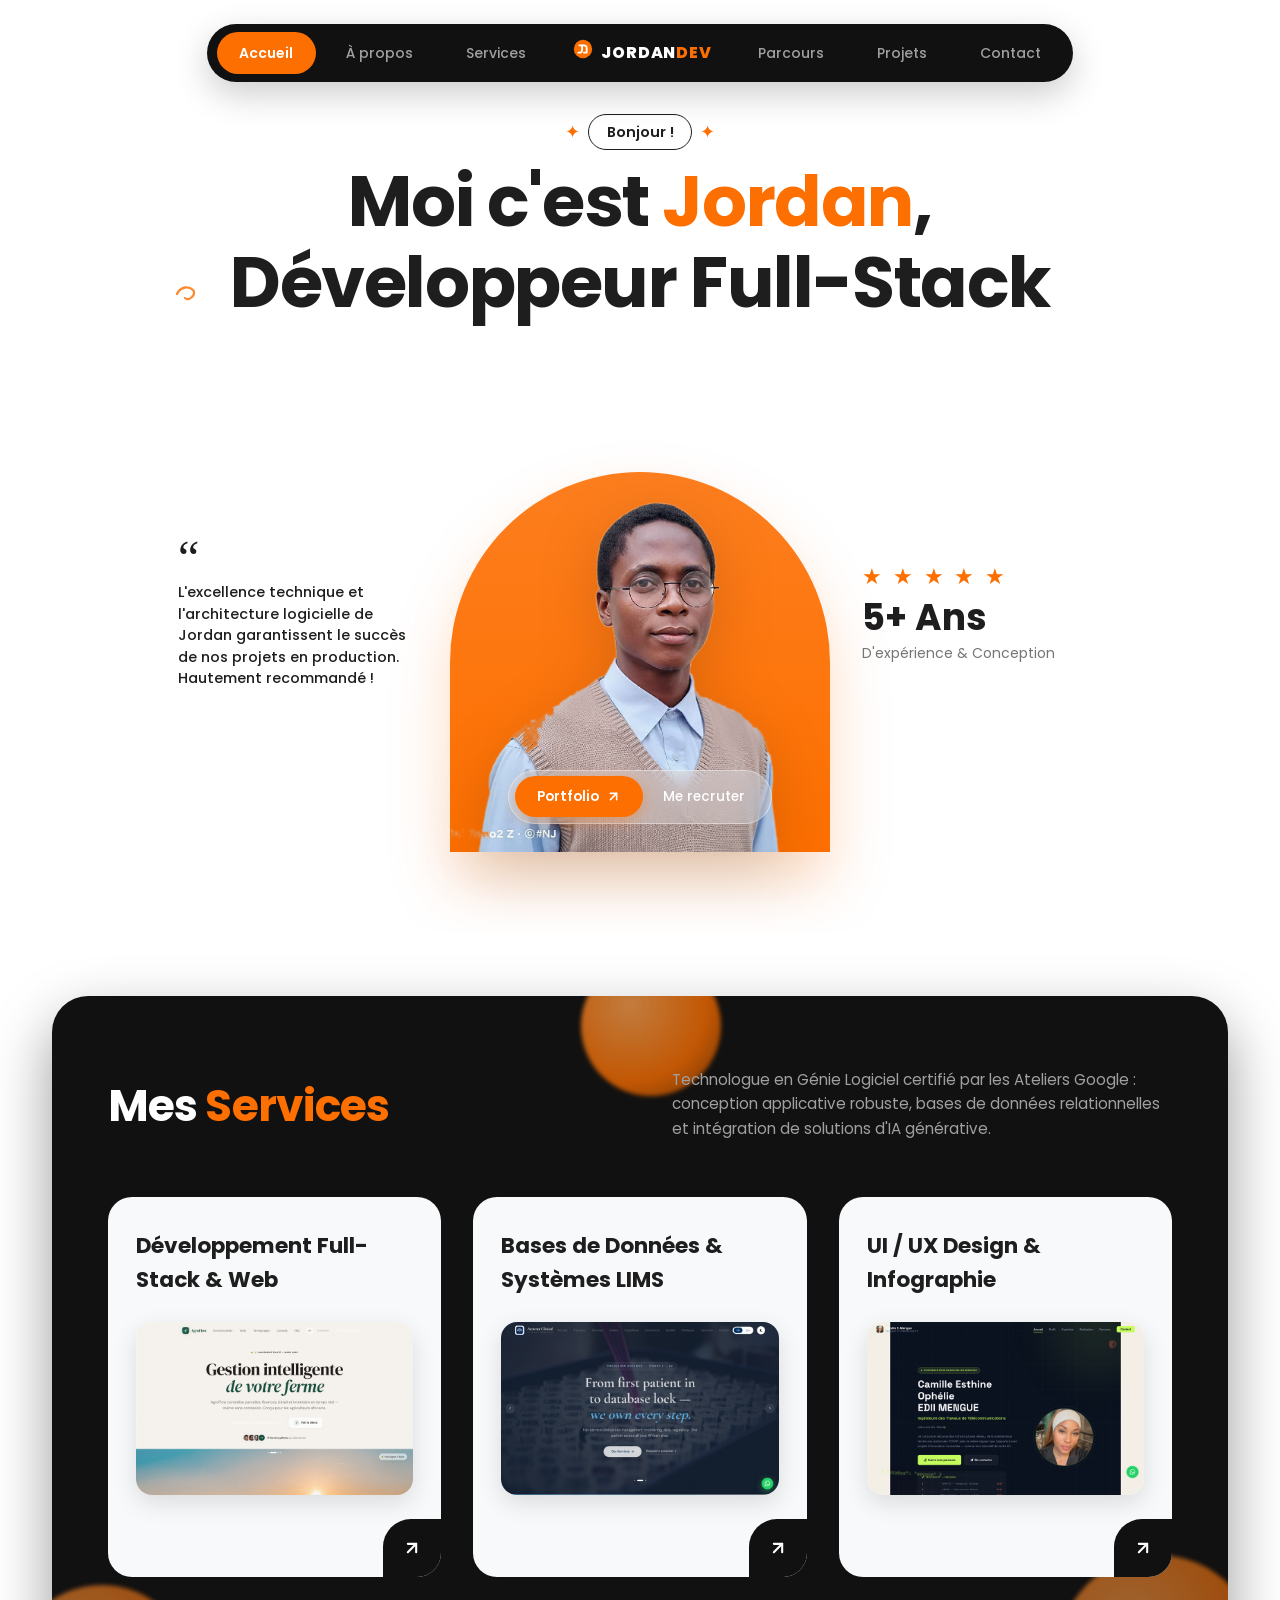
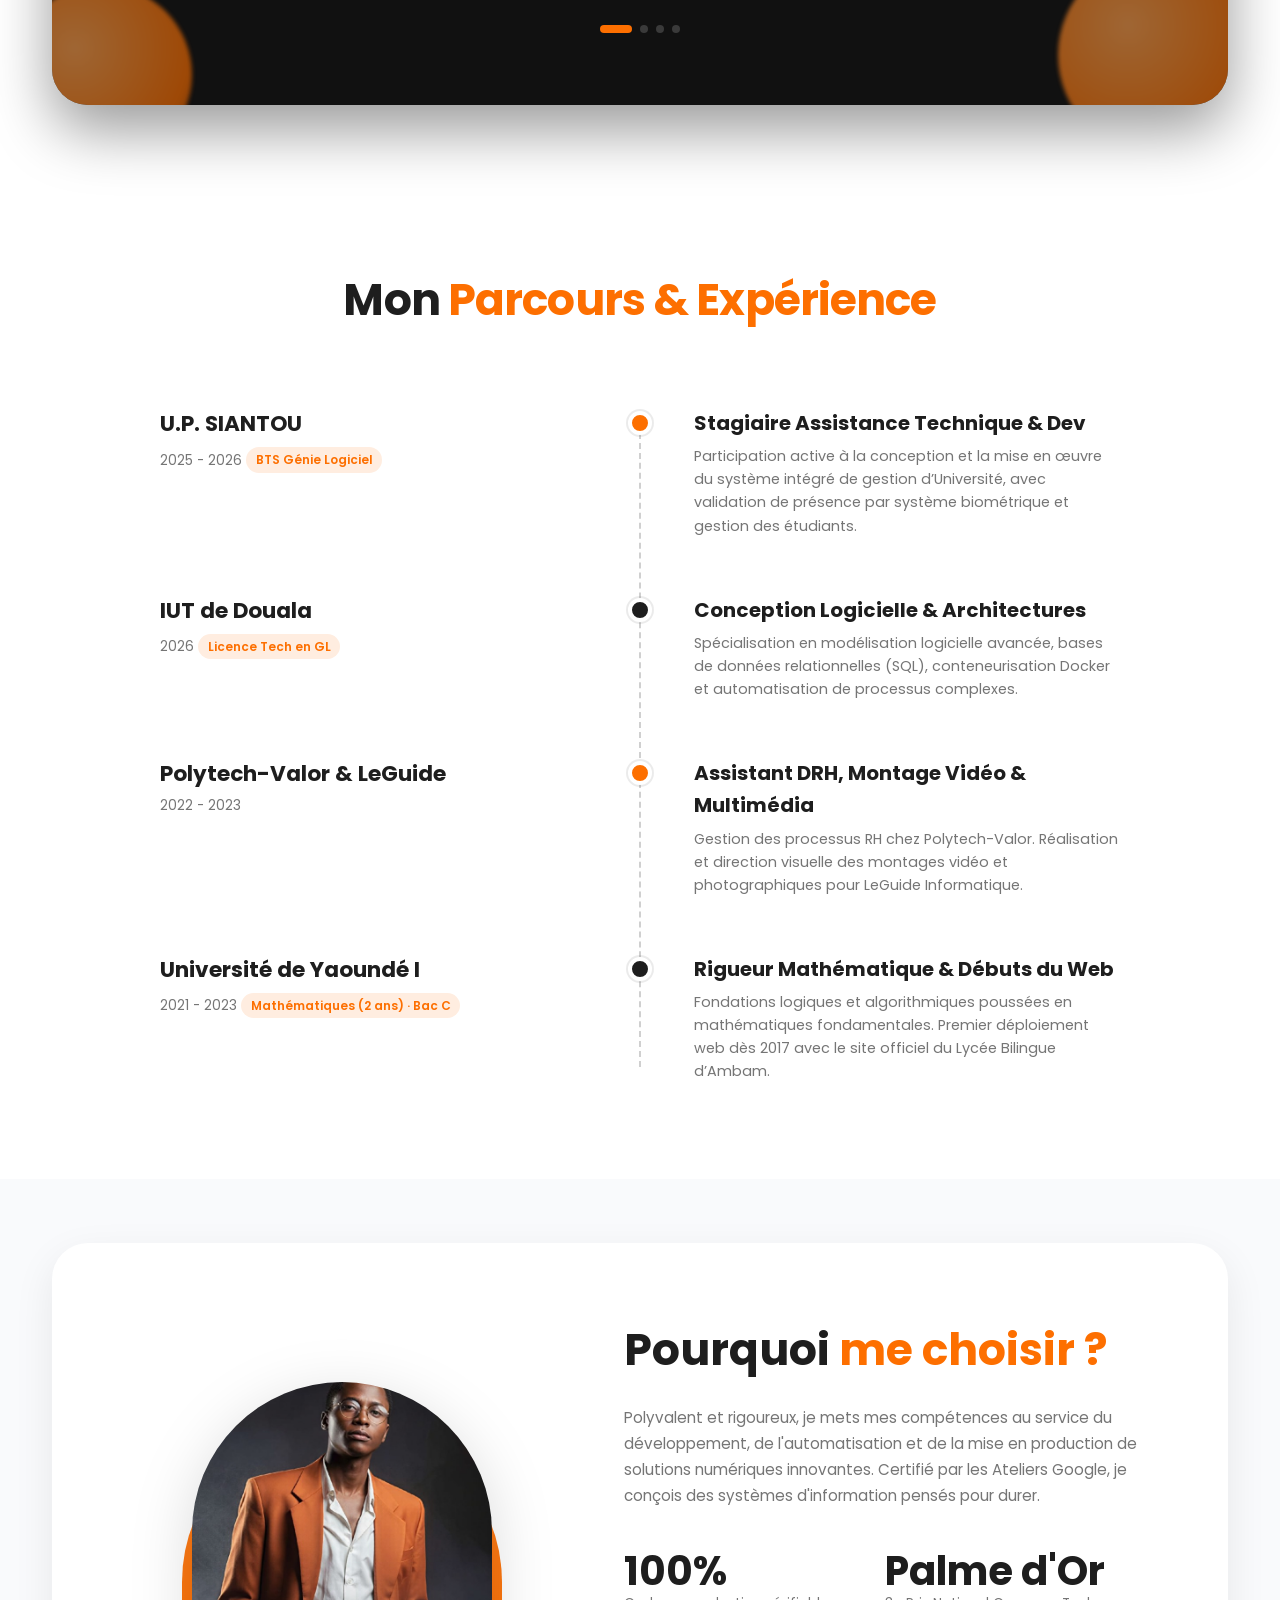
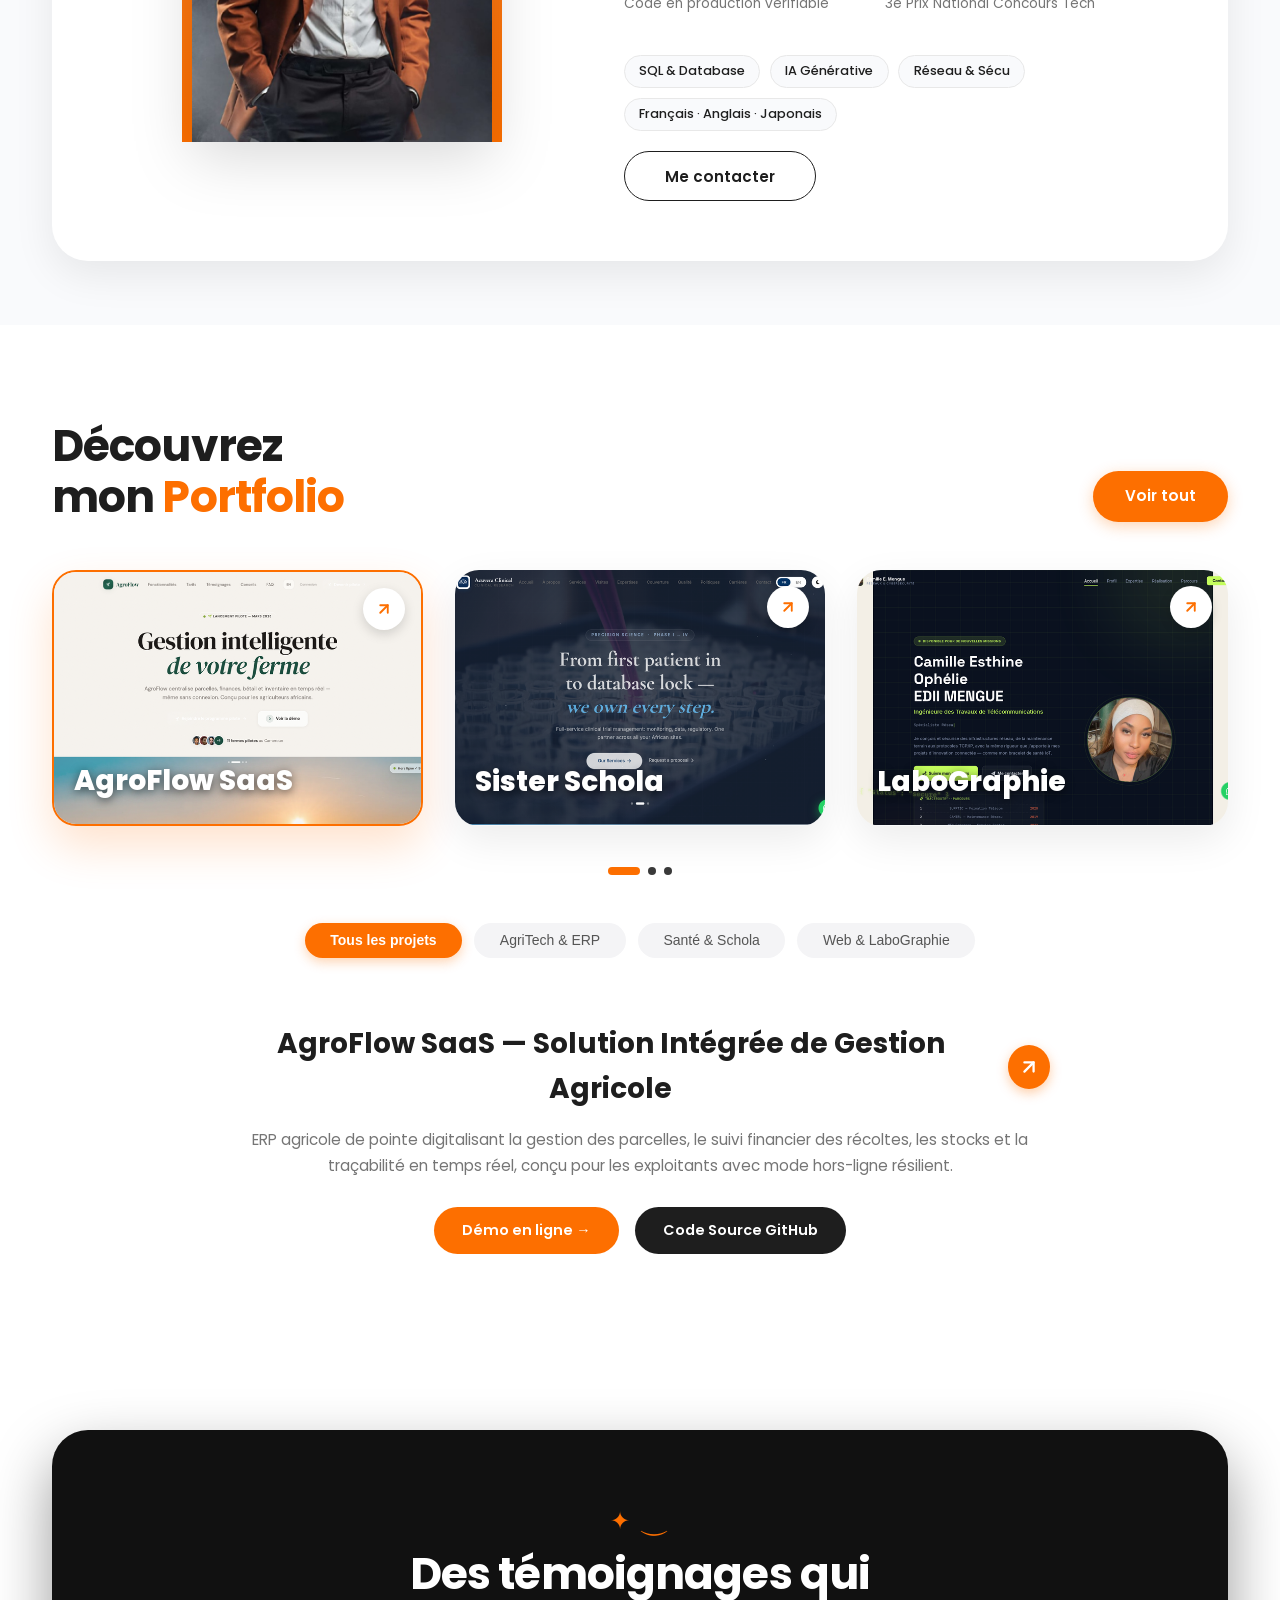
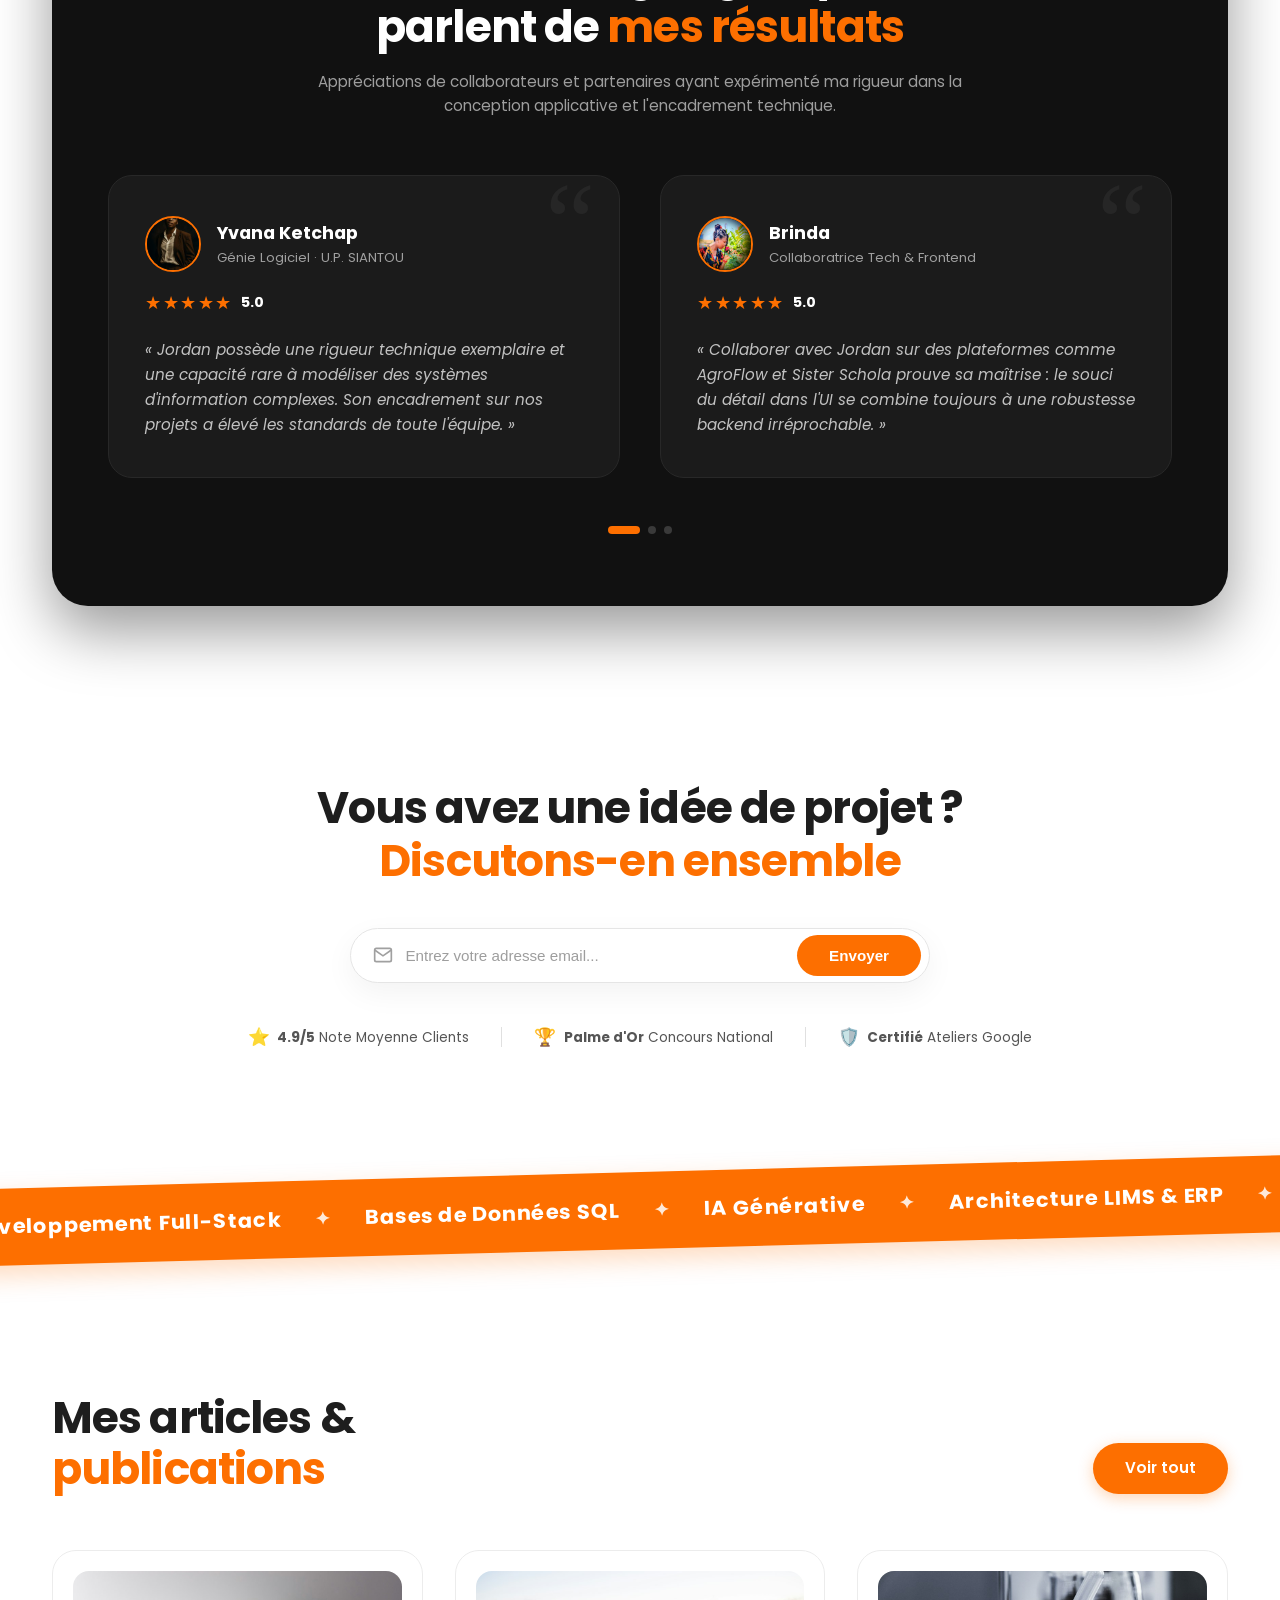
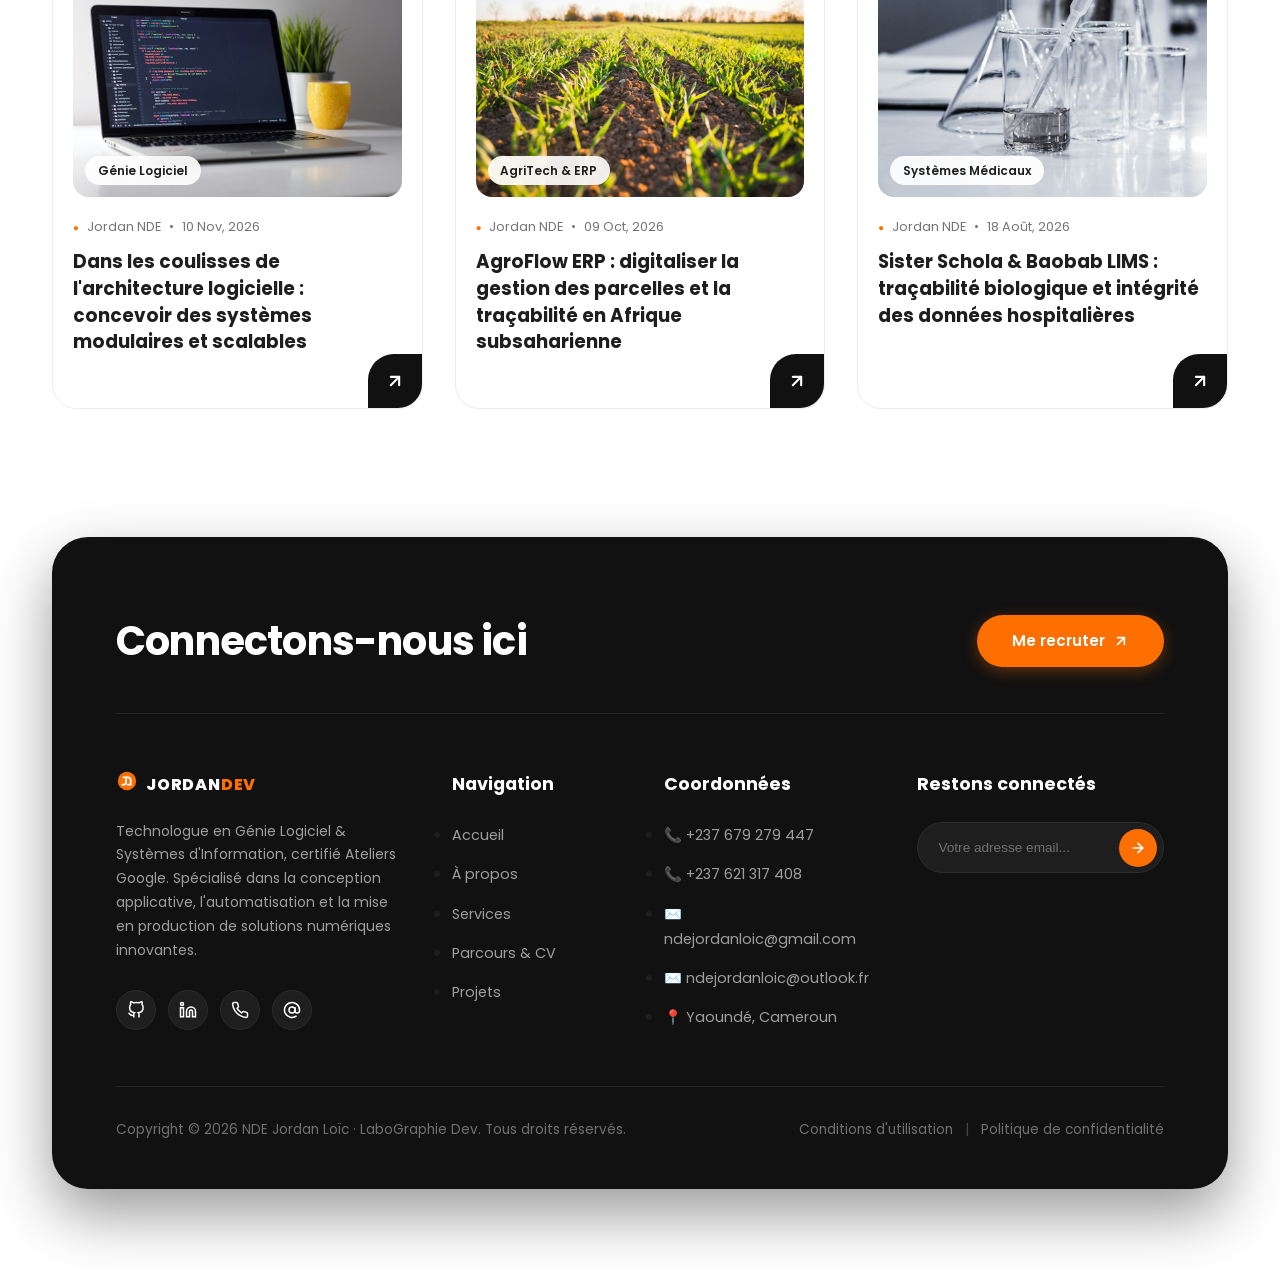
==== commit 129720f9: "feat(cv-align): align copywriting, real CV experience, French localization, animations and scroll re" ====
--- a/index.html
+++ b/index.html
@@ -3,11 +3,11 @@
 <head>
   <meta charset="UTF-8">
   <meta name="viewport" content="width=device-width, initial-scale=1.0">
-  <meta name="description" content="Portfolio de NDE Jordan Loïc — Développeur Full-Stack, Concepteur d'Architectures & Lead Tech LaboGraphie.">
+  <meta name="description" content="Portfolio de NDE Jordan Loïc — Développeur Full-Stack & Technologue en Génie Logiciel. Conception d'architectures applicatives, bases de données & solutions d'IA générative.">
   <meta name="author" content="NDE Jordan Loïc">
   <meta name="theme-color" content="#FD6F00">
   
-  <title>Jordan.dev | Personal Portfolio — Full-Stack &amp; Software Engineer</title>
+  <title>NDE Jordan Loïc | Développeur Full-Stack &amp; Ingénieur Logiciel</title>
   
   <!-- Polices Google : Poppins & Inter (Identique au template Figma JCREA) -->
   <link rel="preconnect" href="https://fonts.googleapis.com">
@@ -19,17 +19,17 @@
 <body>
 
   <!-- =========================================================================
-       1. TOP FLOATING PILL NAVBAR (Structure exacte Figma JCREA)
+       1. TOP FLOATING PILL NAVBAR (Structure exacte Figma JCREA en Français)
        ========================================================================= -->
   <header class="header-wrapper">
     <div class="nav-pill-container">
       <nav class="nav-pill" id="navbar">
-        <a href="#hero" class="nav-item active">Home</a>
-        <a href="#about" class="nav-item">About</a>
-        <a href="#services" class="nav-item">Service</a>
+        <a href="#hero" class="nav-item active">Accueil</a>
+        <a href="#about" class="nav-item">À propos</a>
+        <a href="#services" class="nav-item">Services</a>
         
         <!-- Logo central JCREA -->
-        <a href="#hero" class="nav-logo" aria-label="Jordan.dev Accueil">
+        <a href="#hero" class="nav-logo" aria-label="Accueil Jordan Dev">
           <div class="logo-mark">
             <svg width="22" height="22" viewBox="0 0 24 24" fill="none">
               <circle cx="12" cy="12" r="10" fill="#FD6F00"/>
@@ -40,13 +40,13 @@
           <span class="logo-text">JORDAN<span class="logo-accent">DEV</span></span>
         </a>
 
-        <a href="#experience" class="nav-item">Resume</a>
-        <a href="#portfolio" class="nav-item">Project</a>
+        <a href="#experience" class="nav-item">Parcours</a>
+        <a href="#portfolio" class="nav-item">Projets</a>
         <a href="#contact" class="nav-item">Contact</a>
       </nav>
 
       <!-- Bouton Menu Mobile -->
-      <button class="mobile-toggle" id="mobileToggle" aria-label="Menu" aria-expanded="false">
+      <button class="mobile-toggle" id="mobileToggle" aria-label="Ouvrir le menu" aria-expanded="false">
         <span></span><span></span><span></span>
       </button>
     </div>
@@ -54,25 +54,22 @@
 
   <main>
     <!-- =========================================================================
-         2. HERO SECTION (Reproduction stricte Image 1)
-         Greeting bubble "Hello!" avec étincelles, Gros titre "I'm Jordan, Full-Stack Dev",
-         Grand dôme orange avec ta photo détourée, citation client à gauche,
-         badge d'expérience à droite, boutons pilules Portfolio / Hire me.
+         2. HERO SECTION (Reproduction exacte Image 1 Figma)
          ========================================================================= -->
     <section class="hero-section" id="hero">
       <div class="container hero-container">
         
-        <!-- Bulle "Hello!" avec doodles -->
-        <div class="hello-bubble-wrap">
+        <!-- Bulle "Salut !" avec étincelles animées -->
+        <div class="hello-bubble-wrap reveal-on-scroll">
           <span class="doodle-sparkle-left">✦</span>
-          <div class="hello-bubble">Hello!</div>
+          <div class="hello-bubble">Bonjour !</div>
           <span class="doodle-sparkle-right">✦</span>
         </div>
 
         <!-- Titre principal -->
-        <h1 class="hero-headline">
-          I'm <span class="text-orange">Jordan</span>, <br>
-          Full-Stack Engineer
+        <h1 class="hero-headline reveal-on-scroll">
+          Moi c'est <span class="text-orange">Jordan</span>, <br>
+          Développeur Full-Stack
         </h1>
 
         <!-- Doodles décoratifs latéraux -->
@@ -82,21 +79,21 @@
           </svg>
         </div>
 
-        <!-- ZONE CENTRALE : DÔME ORANGE + PHOTO DÉTOURÉE + TÉMOIGNAGE + EXPÉRIENCE -->
-        <div class="hero-stage">
+        <!-- SCÈNE CENTRALE : DÔME ORANGE + PHOTO DÉTOURÉE + TÉMOIGNAGE + EXPÉRIENCE -->
+        <div class="hero-stage reveal-on-scroll">
           
-          <!-- Colonne Gauche : Citation & Recommandation (comme dans la maquette) -->
+          <!-- Colonne Gauche : Témoignage d'accroche -->
           <div class="hero-quote-box">
             <span class="quote-mark">“</span>
             <p class="quote-body">
-              Jordan's exceptional engineering &amp; architecture ensure our website's success. Highly Recommended!
+              L'excellence technique et l'architecture logicielle de Jordan garantissent le succès de nos projets en production. Hautement recommandé !
             </p>
           </div>
 
-          <!-- Centre : Grand Dôme Orange + Photo détourée de Jordan -->
+          <!-- Centre : Dôme Orange + Photo détourée de Jordan avec micro-interactions -->
           <div class="hero-dome-wrapper">
             <div class="orange-dome"></div>
-            <img src="rsc/img/jordan_cutout.png" alt="NDE Jordan Loïc — Full-Stack Engineer" class="hero-person-img" loading="eager">
+            <img src="rsc/img/jordan_cutout.png" alt="NDE Jordan Loïc — Développeur Full-Stack" class="hero-person-img" loading="eager">
             
             <!-- Bouton flottant pilule double au bas du dôme -->
             <div class="hero-cta-pill">
@@ -107,56 +104,53 @@
                   <polyline points="7 7 17 7 17 17"></polyline>
                 </svg>
               </a>
-              <a href="#contact" class="cta-pill-ghost">Hire me</a>
-            </div>
-          </div>
-
-          <!-- Colonne Droite : Étoiles + Années d'expérience -->
+              <a href="#contact" class="cta-pill-ghost">Me recruter</a>
+            </div>
+          </div>
+
+          <!-- Colonne Droite : Étoiles + Années d'expérience réelles du CV -->
           <div class="hero-experience-box">
             <div class="stars-row">
               ★ ★ ★ ★ ★
             </div>
-            <div class="exp-number">5+ Years</div>
-            <div class="exp-label">Experience &amp; Code</div>
-          </div>
-
-        </div>
-
-      </div>
-    </section>
-
-    <!-- =========================================================================
-         3. SECTION "MY SERVICES" (Reproduction stricte Image 2)
-         Grand bloc sombre aux coins très arrondis, titre "My Services" (Services en orange),
-         fond vagues sombres + sphères 3D orange, 3 cartes blanches aux coins arrondis
-         avec flèche inclinée vers le haut dans un cercle sombre en bas à droite.
+            <div class="exp-number">5+ Ans</div>
+            <div class="exp-label">D'expérience &amp; Conception</div>
+          </div>
+
+        </div>
+
+      </div>
+    </section>
+
+    <!-- =========================================================================
+         3. SECTION "MES SERVICES" (Reproduction exacte Image 2 Figma)
          ========================================================================= -->
     <section class="services-section" id="services">
       <div class="container">
-        <div class="services-black-card">
+        <div class="services-black-card reveal-on-scroll">
           
-          <!-- Sphères/Formes 3D décoratives du design -->
+          <!-- Sphères 3D décoratives orange -->
           <div class="sphere-deco sphere-top"></div>
           <div class="sphere-deco sphere-bottom-left"></div>
           <div class="sphere-deco sphere-bottom-right"></div>
 
           <div class="services-header">
-            <h2 class="services-title">My <span class="text-orange">Services</span></h2>
+            <h2 class="services-title">Mes <span class="text-orange">Services</span></h2>
             <p class="services-subtitle">
-              Conception d'architectures logicielles scalables, d'applications web de production et d'interfaces réactives soignées au pixel près.
+              Technologue en Génie Logiciel certifié par les Ateliers Google : conception applicative robuste, bases de données relationnelles et intégration de solutions d'IA générative.
             </p>
           </div>
 
-          <!-- Grille des 3 Cartes de Service (style exact Figma) -->
+          <!-- Grille des 3 Cartes de Service -->
           <div class="services-grid">
             
             <!-- Carte 1 -->
             <div class="service-card">
-              <h3 class="service-name">Full-Stack Development</h3>
+              <h3 class="service-name">Développement Full-Stack &amp; Web</h3>
               <div class="service-preview-stack">
-                <img src="rsc/img/projets/card_agroflow.png" alt="Full-Stack Dev" class="service-screen-img">
-              </div>
-              <a href="#portfolio" class="service-arrow-btn" aria-label="Voir service">
+                <img src="rsc/img/projets/card_agroflow.png" alt="Développement Web & ERP" class="service-screen-img">
+              </div>
+              <a href="#portfolio" class="service-arrow-btn" aria-label="Voir le service">
                 <svg width="20" height="20" viewBox="0 0 24 24" fill="none" stroke="#FFFFFF" stroke-width="2.5" stroke-linecap="round" stroke-linejoin="round">
                   <line x1="7" y1="17" x2="17" y2="7"></line>
                   <polyline points="7 7 17 7 17 17"></polyline>
@@ -166,11 +160,11 @@
 
             <!-- Carte 2 -->
             <div class="service-card">
-              <h3 class="service-name">Software Architecture &amp; LIMS</h3>
+              <h3 class="service-name">Bases de Données &amp; Systèmes LIMS</h3>
               <div class="service-preview-stack">
-                <img src="rsc/img/projets/card_acuvera.png" alt="Architecture & LIMS" class="service-screen-img">
-              </div>
-              <a href="#portfolio" class="service-arrow-btn" aria-label="Voir service">
+                <img src="rsc/img/projets/card_acuvera.png" alt="Bases de données & Systèmes" class="service-screen-img">
+              </div>
+              <a href="#portfolio" class="service-arrow-btn" aria-label="Voir le service">
                 <svg width="20" height="20" viewBox="0 0 24 24" fill="none" stroke="#FFFFFF" stroke-width="2.5" stroke-linecap="round" stroke-linejoin="round">
                   <line x1="7" y1="17" x2="17" y2="7"></line>
                   <polyline points="7 7 17 7 17 17"></polyline>
@@ -180,11 +174,11 @@
 
             <!-- Carte 3 -->
             <div class="service-card">
-              <h3 class="service-name">UI / UX &amp; Creative Web</h3>
+              <h3 class="service-name">UI / UX Design &amp; Infographie</h3>
               <div class="service-preview-stack">
-                <img src="rsc/img/projets/card_edii.png" alt="UI / UX Design" class="service-screen-img">
-              </div>
-              <a href="#portfolio" class="service-arrow-btn" aria-label="Voir service">
+                <img src="rsc/img/projets/card_edii.png" alt="UI / UX & Identité visuelle" class="service-screen-img">
+              </div>
+              <a href="#portfolio" class="service-arrow-btn" aria-label="Voir le service">
                 <svg width="20" height="20" viewBox="0 0 24 24" fill="none" stroke="#FFFFFF" stroke-width="2.5" stroke-linecap="round" stroke-linejoin="round">
                   <line x1="7" y1="17" x2="17" y2="7"></line>
                   <polyline points="7 7 17 7 17 17"></polyline>
@@ -194,7 +188,7 @@
 
           </div>
 
-          <!-- Pagination dots orange/blanc sous les cartes -->
+          <!-- Points de pagination -->
           <div class="services-dots">
             <span class="dot-bar active"></span>
             <span class="dot-circle"></span>
@@ -207,90 +201,103 @@
     </section>
 
     <!-- =========================================================================
-         4. SECTION "MY WORK EXPERIENCE" (Reproduction stricte Image 3)
-         Titre "My Work Experience" avec "Work Experience" en orange.
-         Timeline verticale au centre avec ligne pointillée et nœuds cercles orange/sombre.
-         Entreprise/Lieu à gauche, Rôle & Description à droite.
+         4. SECTION "MON EXPÉRIENCE & FORMATION" (CV Réel NDE Jordan Loïc)
+         Timeline verticale Figma avec ligne pointillée et nœuds bicolores
          ========================================================================= -->
     <section class="experience-section" id="experience">
       <div class="container">
-        <h2 class="section-heading-center">
-          My <span class="text-orange">Work Experience</span>
+        <h2 class="section-heading-center reveal-on-scroll">
+          Mon <span class="text-orange">Parcours &amp; Expérience</span>
         </h2>
 
-        <div class="timeline-figma">
-          <!-- Ligne pointillée centrale -->
+        <div class="timeline-figma reveal-on-scroll">
           <div class="timeline-center-line"></div>
 
-          <!-- Étape 1 -->
+          <!-- Expérience 1 : U.P. SIANTOU -->
           <div class="timeline-row">
             <div class="timeline-left">
-              <h3 class="company-name">LaboGraphie Dev</h3>
-              <span class="company-date">Sep 2025 - Présent</span>
+              <h3 class="company-name">U.P. SIANTOU</h3>
+              <span class="company-date">2025 - 2026</span>
+              <span class="badge-diploma">BTS Génie Logiciel</span>
             </div>
             <div class="timeline-node orange-node"></div>
             <div class="timeline-right">
-              <h4 class="job-role">Lead Tech &amp; Fondateur</h4>
+              <h4 class="job-role">Stagiaire Assistance Technique &amp; Dev</h4>
               <p class="job-desc">
-                Cadrage technique, animation des sprints d'ingénierie logicielle sans béquille d'IA, code review et accompagnement vers les standards de production.
+                Participation active à la conception et la mise en œuvre du système intégré de gestion d’Université, avec validation de présence par système biométrique et gestion des étudiants.
               </p>
             </div>
           </div>
 
-          <!-- Étape 2 -->
+          <!-- Expérience 2 : IUT DE DOUALA -->
           <div class="timeline-row">
             <div class="timeline-left">
-              <h3 class="company-name">RSD Institute (Baobab LIMS)</h3>
+              <h3 class="company-name">IUT de Douala</h3>
               <span class="company-date">2026</span>
+              <span class="badge-diploma">Licence Tech en GL</span>
             </div>
             <div class="timeline-node dark-node"></div>
             <div class="timeline-right">
-              <h4 class="job-role">Software Architect &amp; Core Dev</h4>
+              <h4 class="job-role">Conception Logicielle &amp; Architectures</h4>
               <p class="job-desc">
-                Conception d'une extension open source LIMS de biobanque multi-sites : gestion des cryotubes, traçabilité des stocks, permissions RBAC/ABAC et synchronisation API REDCap.
+                Spécialisation en modélisation logicielle avancée, bases de données relationnelles (SQL), conteneurisation Docker et automatisation de processus complexes.
               </p>
             </div>
           </div>
 
-          <!-- Étape 3 -->
+          <!-- Expérience 3 : Polytech-Valor & LeGuide -->
           <div class="timeline-row">
             <div class="timeline-left">
-              <h3 class="company-name">Institut Siantou (GLBD2)</h3>
-              <span class="company-date">2024 - 2026</span>
+              <h3 class="company-name">Polytech-Valor &amp; LeGuide</h3>
+              <span class="company-date">2022 - 2023</span>
             </div>
             <div class="timeline-node orange-node"></div>
             <div class="timeline-right">
-              <h4 class="job-role">Génie Logiciel &amp; Systèmes</h4>
+              <h4 class="job-role">Assistant DRH, Montage Vidéo &amp; Multimédia</h4>
               <p class="job-desc">
-                Approfondissement algorithmique, modélisation relationnelle de bases de données, architectures distribuées et développement full-stack web/mobile.
+                Gestion des processus RH chez Polytech-Valor. Réalisation et direction visuelle des montages vidéo et photographiques pour LeGuide Informatique.
               </p>
             </div>
           </div>
 
-        </div>
-      </div>
-    </section>
-
-    <!-- =========================================================================
-         5. SECTION "WHY HIRE ME?" (Reproduction stricte Image 4)
-         Carte blanche avec dôme orange et photo à gauche, Titre "Why Hire me?",
-         description, 2 colonnes métriques "450+ Project Completed", bouton "Hire me".
+          <!-- Expérience 4 : Université Yaoundé I & Ambam -->
+          <div class="timeline-row">
+            <div class="timeline-left">
+              <h3 class="company-name">Université de Yaoundé I</h3>
+              <span class="company-date">2021 - 2023</span>
+              <span class="badge-diploma">Mathématiques (2 ans) · Bac C</span>
+            </div>
+            <div class="timeline-node dark-node"></div>
+            <div class="timeline-right">
+              <h4 class="job-role">Rigueur Mathématique &amp; Débuts du Web</h4>
+              <p class="job-desc">
+                Fondations logiques et algorithmiques poussées en mathématiques fondamentales. Premier déploiement web dès 2017 avec le site officiel du Lycée Bilingue d’Ambam.
+              </p>
+            </div>
+          </div>
+
+        </div>
+      </div>
+    </section>
+
+    <!-- =========================================================================
+         5. SECTION "POURQUOI ME RECRUTER ?" (Reproduction exacte Image 4 Figma)
          ========================================================================= -->
     <section class="why-section" id="about">
       <div class="container">
-        <div class="why-card">
+        <div class="why-card reveal-on-scroll">
           
           <!-- Côté Gauche : Dôme orange + Photo Jordan en buste -->
           <div class="why-visual">
             <div class="why-dome"></div>
-            <img src="rsc/img/jordan_studio.jpg" alt="Pourquoi me choisir" class="why-person-img" loading="lazy">
-          </div>
-
-          <!-- Côté Droit : Contenu texte & Métriques -->
+            <img src="rsc/img/jordan_studio.jpg" alt="Pourquoi me recruter" class="why-person-img" loading="lazy">
+          </div>
+
+          <!-- Côté Droit : Contenu texte & Métriques du CV -->
           <div class="why-content">
-            <h2 class="why-title">Why <span class="text-orange">Hire me?</span></h2>
+            <h2 class="why-title">Pourquoi <span class="text-orange">me choisir ?</span></h2>
             <p class="why-text">
-              Rigueur d'ingénieur logiciel, autonomie totale sur la stack et culture de la livraison réelle. Chaque ligne de code est pensée pour la maintenabilité, la sécurité et la performance en production.
+              Polyvalent et rigoureux, je mets mes compétences au service du développement, de l'automatisation et de la mise en production de solutions numériques innovantes. Certifié par les Ateliers Google, je conçois des systèmes d'information pensés pour durer.
             </p>
 
             <div class="why-metrics-grid">
@@ -299,45 +306,51 @@
                 <span class="why-label">Code en production vérifiable</span>
               </div>
               <div class="why-metric">
-                <span class="why-number">+10</span>
-                <span class="why-label">Systèmes &amp; Projets livrés</span>
-              </div>
+                <span class="why-number">Palme d'Or</span>
+                <span class="why-label">3e Prix National Concours Tech</span>
+              </div>
+            </div>
+
+            <!-- Langues & Compétences du CV -->
+            <div class="why-tags-row">
+              <span class="skill-pill">SQL &amp; Database</span>
+              <span class="skill-pill">IA Générative</span>
+              <span class="skill-pill">Réseau &amp; Sécu</span>
+              <span class="skill-pill">Français · Anglais · Japonais</span>
             </div>
 
             <div class="why-btn-wrap">
-              <a href="#contact" class="btn-hire-outline">Hire me</a>
-            </div>
-          </div>
-
-        </div>
-      </div>
-    </section>
-
-    <!-- =========================================================================
-         6. SECTION "LETS HAVE A LOOK AT MY PORTFOLIO" (Reproduction stricte Image 5)
-         Titre "Lets have a look at my Portfolio", bouton "See All" orange à droite.
-         Carrousel de cartes de projets avec captures d'écran réelles, tags filtres,
-         titre du projet actif avec flèche orange, description détaillée.
+              <a href="#contact" class="btn-hire-outline">Me contacter</a>
+            </div>
+          </div>
+
+        </div>
+      </div>
+    </section>
+
+    <!-- =========================================================================
+         6. SECTION "DÉCOUVREZ MON PORTFOLIO" (Reproduction exacte Image 5 Figma)
+         Carrousel interactif avec captures réelles des projets du CV
          ========================================================================= -->
     <section class="portfolio-section" id="portfolio">
       <div class="container">
         
-        <div class="portfolio-top-bar">
+        <div class="portfolio-top-bar reveal-on-scroll">
           <h2 class="portfolio-heading">
-            Lets have a look at <br>
-            my <span class="text-orange">Portfolio</span>
+            Découvrez <br>
+            mon <span class="text-orange">Portfolio</span>
           </h2>
-          <a href="https://github.com/Nadroj-ciol" target="_blank" rel="noopener noreferrer" class="btn-see-all">See All</a>
-        </div>
-
-        <!-- Carrousel de cartes de projets (style exact Figma) -->
-        <div class="portfolio-carousel">
+          <a href="https://github.com/Nadroj-ciol" target="_blank" rel="noopener noreferrer" class="btn-see-all">Voir tout</a>
+        </div>
+
+        <!-- Carrousel de cartes de projets -->
+        <div class="portfolio-carousel reveal-on-scroll">
           
-          <!-- Carte Projet 1 : AgroFlow ERP -->
+          <!-- Carte 1 : AgroFlow SaaS -->
           <div class="portfolio-card active" id="cardAgroflow">
             <div class="portfolio-card-img-wrap">
-              <img src="rsc/img/projets/card_agroflow.png" alt="AgroFlow ERP" class="portfolio-main-img">
-              <div class="card-brand-overlay">AgroFlow</div>
+              <img src="rsc/img/projets/card_agroflow.png" alt="AgroFlow SaaS" class="portfolio-main-img">
+              <div class="card-brand-overlay">AgroFlow SaaS</div>
               <a href="https://agroflowerp.vercel.app" target="_blank" rel="noopener noreferrer" class="card-corner-arrow" aria-label="Visiter AgroFlow">
                 <svg width="18" height="18" viewBox="0 0 24 24" fill="none" stroke="#FD6F00" stroke-width="2.5" stroke-linecap="round" stroke-linejoin="round">
                   <line x1="7" y1="17" x2="17" y2="7"></line>
@@ -347,12 +360,12 @@
             </div>
           </div>
 
-          <!-- Carte Projet 2 : Acuvera Clinical -->
+          <!-- Carte 2 : Sister Schola ERP -->
           <div class="portfolio-card" id="cardAcuvera">
             <div class="portfolio-card-img-wrap">
-              <img src="rsc/img/projets/card_acuvera.png" alt="Acuvera Clinical" class="portfolio-main-img">
-              <div class="card-brand-overlay">Acuvera</div>
-              <a href="https://acuvera-clinical.vercel.app" target="_blank" rel="noopener noreferrer" class="card-corner-arrow" aria-label="Visiter Acuvera">
+              <img src="rsc/img/projets/card_acuvera.png" alt="Sister Schola ERP" class="portfolio-main-img">
+              <div class="card-brand-overlay">Sister Schola</div>
+              <a href="https://acuvera-clinical.vercel.app" target="_blank" rel="noopener noreferrer" class="card-corner-arrow" aria-label="Visiter Sister Schola">
                 <svg width="18" height="18" viewBox="0 0 24 24" fill="none" stroke="#FD6F00" stroke-width="2.5" stroke-linecap="round" stroke-linejoin="round">
                   <line x1="7" y1="17" x2="17" y2="7"></line>
                   <polyline points="7 7 17 7 17 17"></polyline>
@@ -361,12 +374,12 @@
             </div>
           </div>
 
-          <!-- Carte Projet 3 : Edii CyberTech -->
+          <!-- Carte 3 : LaboGraphie Web / Edii -->
           <div class="portfolio-card" id="cardEdii">
             <div class="portfolio-card-img-wrap">
-              <img src="rsc/img/projets/card_edii.png" alt="Edii CyberTech" class="portfolio-main-img">
-              <div class="card-brand-overlay">CyberEdii</div>
-              <a href="https://portfolio-edii.vercel.app" target="_blank" rel="noopener noreferrer" class="card-corner-arrow" aria-label="Visiter Edii Portfolio">
+              <img src="rsc/img/projets/card_edii.png" alt="LaboGraphie Web" class="portfolio-main-img">
+              <div class="card-brand-overlay">LaboGraphie</div>
+              <a href="https://portfolio-edii.vercel.app" target="_blank" rel="noopener noreferrer" class="card-corner-arrow" aria-label="Visiter LaboGraphie">
                 <svg width="18" height="18" viewBox="0 0 24 24" fill="none" stroke="#FD6F00" stroke-width="2.5" stroke-linecap="round" stroke-linejoin="round">
                   <line x1="7" y1="17" x2="17" y2="7"></line>
                   <polyline points="7 7 17 7 17 17"></polyline>
@@ -377,26 +390,26 @@
 
         </div>
 
-        <!-- Indicateurs de carrousel (barre orange + cercles gris) -->
+        <!-- Indicateurs de carrousel cliquables -->
         <div class="portfolio-dots">
           <span class="dot-bar active" data-slide="0"></span>
           <span class="dot-circle" data-slide="1"></span>
           <span class="dot-circle" data-slide="2"></span>
         </div>
 
-        <!-- Pilules de tags de catégories (Landing Page, Product Design, Animation, etc.) -->
+        <!-- Pilules de tags de filtres -->
         <div class="portfolio-tags-pill-row">
-          <button class="tag-pill active" data-filter="all">All Projects</button>
-          <button class="tag-pill" data-filter="erp">AgriTech ERP</button>
-          <button class="tag-pill" data-filter="health">Health &amp; LIMS</button>
-          <button class="tag-pill" data-filter="ui">Cyber &amp; UI</button>
-        </div>
-
-        <!-- Détail du projet actif sous le carrousel -->
+          <button class="tag-pill active" data-filter="all">Tous les projets</button>
+          <button class="tag-pill" data-filter="erp">AgriTech &amp; ERP</button>
+          <button class="tag-pill" data-filter="health">Santé &amp; Schola</button>
+          <button class="tag-pill" data-filter="ui">Web &amp; LaboGraphie</button>
+        </div>
+
+        <!-- Détail du projet actif -->
         <div class="active-project-detail">
           <div class="detail-header-row">
-            <h3 class="detail-title" id="activeProjectTitle">AgroFlow — Smart Farm Management Solution</h3>
-            <a href="https://agroflowerp.vercel.app" target="_blank" rel="noopener noreferrer" class="detail-arrow-orange" id="activeProjectLink" aria-label="Lien projet">
+            <h3 class="detail-title" id="activeProjectTitle">AgroFlow SaaS — Solution Intégrée de Gestion Agricole</h3>
+            <a href="https://agroflowerp.vercel.app" target="_blank" rel="noopener noreferrer" class="detail-arrow-orange" id="activeProjectLink" aria-label="Lien direct">
               <svg width="22" height="22" viewBox="0 0 24 24" fill="none" stroke="#FFFFFF" stroke-width="2.5" stroke-linecap="round" stroke-linejoin="round">
                 <line x1="7" y1="17" x2="17" y2="7"></line>
                 <polyline points="7 7 17 7 17 17"></polyline>
@@ -407,23 +420,20 @@
             ERP agricole de pointe digitalisant la gestion des parcelles, le suivi financier des récoltes, les stocks et la traçabilité en temps réel, conçu pour les exploitants avec mode hors-ligne résilient.
           </p>
           <div class="detail-actions">
-            <a href="https://agroflowerp.vercel.app" target="_blank" rel="noopener noreferrer" class="btn-detail-primary" id="btnDetailLive">Live Demo &rarr;</a>
-            <a href="https://github.com/Nadroj-ciol/AgroFlowErp-V1" target="_blank" rel="noopener noreferrer" class="btn-detail-github" id="btnDetailGit">GitHub Repository</a>
-          </div>
-        </div>
-
-      </div>
-    </section>
-
-    <!-- =========================================================================
-         7. SECTION TESTIMONIALS (Reproduction stricte Image 1)
-         Grand bloc sombre aux coins très arrondis, étincelles (✦),
-         titre 'Testimonials That Speak to My Results' avec 'My Results' en orange,
-         cartes avec guillemets XXL sombres, avatar, nom, rôle, 5 étoiles et avis.
+            <a href="https://agroflowerp.vercel.app" target="_blank" rel="noopener noreferrer" class="btn-detail-primary" id="btnDetailLive">Démo en ligne &rarr;</a>
+            <a href="https://github.com/Nadroj-ciol/AgroFlowErp-V1" target="_blank" rel="noopener noreferrer" class="btn-detail-github" id="btnDetailGit">Code Source GitHub</a>
+          </div>
+        </div>
+
+      </div>
+    </section>
+
+    <!-- =========================================================================
+         7. SECTION TÉMOIGNAGES (Reproduction exacte Image 1 des compléments)
          ========================================================================= -->
     <section class="testimonials-section" id="testimonials">
       <div class="container">
-        <div class="testimonials-black-card">
+        <div class="testimonials-black-card reveal-on-scroll">
           
           <div class="testi-header">
             <div class="testi-badge-doodle">
@@ -431,15 +441,15 @@
               <span class="doodle-curve">⌒</span>
             </div>
             <h2 class="testi-title">
-              Testimonials That <br>
-              Speak to <span class="text-orange">My Results</span>
+              Des témoignages qui <br>
+              parlent de <span class="text-orange">mes résultats</span>
             </h2>
             <p class="testi-subtitle">
-              Retours d'expérience et appréciations des collaborateurs et parties prenantes ayant éprouvé la rigueur de nos architectures logicielles et l'esprit du collectif LaboGraphie.
+              Appréciations de collaborateurs et partenaires ayant expérimenté ma rigueur dans la conception applicative et l'encadrement technique.
             </p>
           </div>
 
-          <!-- Grille des témoignages (style exact Figma) -->
+          <!-- Grille des témoignages -->
           <div class="testimonials-grid">
             
             <!-- Carte 1 : Yvana Ketchap -->
@@ -449,7 +459,7 @@
                 <img src="rsc/img/avatar_yvana.jpg" alt="Yvana Ketchap" class="testi-avatar">
                 <div class="testi-user-info">
                   <h4 class="testi-name">Yvana Ketchap</h4>
-                  <span class="testi-role">Software Engineering · GLBD Siantou</span>
+                  <span class="testi-role">Génie Logiciel · U.P. SIANTOU</span>
                 </div>
               </div>
               <div class="testi-stars-row">
@@ -457,7 +467,7 @@
                 <span class="rating-num">5.0</span>
               </div>
               <p class="testi-text">
-                « Jordan possède une rigueur technique exemplaire et une capacité rare à débloquer des architectures complexes. Son leadership sur le Sprint #1 LaboGraphie a permis à toute la promo d'élever son niveau sans compromis. »
+                « Jordan possède une rigueur technique exemplaire et une capacité rare à modéliser des systèmes d'information complexes. Son encadrement sur nos projets a élevé les standards de toute l'équipe. »
               </p>
             </div>
 
@@ -476,13 +486,13 @@
                 <span class="rating-num">5.0</span>
               </div>
               <p class="testi-text">
-                « Travailler avec Jordan sur des interfaces à fort impact comme AgroFlow et Acuvera prouve sa maîtrise : le souci du détail dans l'UI se combine à une robustesse backend sans faille en production. »
+                « Collaborer avec Jordan sur des plateformes comme AgroFlow et Sister Schola prouve sa maîtrise : le souci du détail dans l'UI se combine toujours à une robustesse backend irréprochable. »
               </p>
             </div>
 
           </div>
 
-          <!-- Points de pagination du carrousel d'avis -->
+          <!-- Points de pagination -->
           <div class="testi-dots">
             <span class="dot-bar active"></span>
             <span class="dot-circle"></span>
@@ -494,103 +504,93 @@
     </section>
 
     <!-- =========================================================================
-         8. SECTION "HAVE AN AWESOME PROJECT IDEA? LET'S DISCUSS" (Reproduction stricte Image 2)
-         Grand titre centré avec "Let's Discuss" en orange,
-         champ pilule d'email avec bouton 'Send' orange intégré,
-         3 métriques de confiance (4.9/5 Rating, 25+ Awards, Certified Lead).
+         8. SECTION "UN PROJET EN TÊTE ? DISCUTONS-EN" (Image 2)
          ========================================================================= -->
     <section class="discuss-section">
-      <div class="container discuss-container">
+      <div class="container discuss-container reveal-on-scroll">
         
         <h2 class="discuss-headline">
-          Have an Awesome Project <br>
-          Idea? <span class="text-orange">Let’s Discuss</span>
+          Vous avez une idée de projet ? <br>
+          <span class="text-orange">Discutons-en ensemble</span>
         </h2>
 
-        <!-- Pilule de souscription / prise de contact -->
-        <form class="discuss-pill-form" onsubmit="event.preventDefault(); window.location.href='mailto:labographieteam@gmail.com?subject=Awesome Project Idea&body=Bonjour Jordan,';">
+        <!-- Pilule de souscription / contact direct -->
+        <form class="discuss-pill-form" onsubmit="event.preventDefault(); window.location.href='mailto:ndejordanloic@gmail.com?subject=Idée de Projet&body=Bonjour Jordan,';">
           <div class="pill-input-icon">
             <svg width="20" height="20" viewBox="0 0 24 24" fill="none" stroke="#A0A0A0" stroke-width="2">
               <path d="M4 4h16c1.1 0 2 .9 2 2v12c0 1.1-.9 2-2 2H4c-1.1 0-2-.9-2-2V6c0-1.1.9-2 2-2z"></path>
               <polyline points="22,6 12,13 2,6"></polyline>
             </svg>
           </div>
-          <input type="email" placeholder="Enter Email Address" class="discuss-email-input" required>
-          <button type="submit" class="discuss-submit-btn">Send</button>
+          <input type="email" placeholder="Entrez votre adresse email..." class="discuss-email-input" required>
+          <button type="submit" class="discuss-submit-btn">Envoyer</button>
         </form>
 
-        <!-- Métriques de confiance sous la barre d'email -->
+        <!-- Métriques de confiance issues du CV -->
         <div class="discuss-trust-badges">
           <div class="trust-badge-item">
             <span class="trust-icon">⭐</span>
-            <span><strong>4.9/5</strong> Average Rating</span>
+            <span><strong>4.9/5</strong> Note Moyenne Clients</span>
           </div>
           <div class="trust-divider"></div>
           <div class="trust-badge-item">
             <span class="trust-icon">🏆</span>
-            <span><strong>100%</strong> Production Ready</span>
+            <span><strong>Palme d'Or</strong> Concours National</span>
           </div>
           <div class="trust-divider"></div>
           <div class="trust-badge-item">
             <span class="trust-icon">🛡️</span>
-            <span><strong>Certified</strong> Software Architect</span>
-          </div>
-        </div>
-
-      </div>
-    </section>
-
-    <!-- =========================================================================
-         9. BANNER MARQUEE ORANGE INCLINÉ (Reproduction stricte Image 2)
-         Bandeau ticker infini orange avec texte penché défilant :
-         UI/UX Design ✦ App Design ✦ Dashboard ✦ Wireframe ✦ User Research ✦ Full-Stack
+            <span><strong>Certifié</strong> Ateliers Google</span>
+          </div>
+        </div>
+
+      </div>
+    </section>
+
+    <!-- =========================================================================
+         9. BANNER MARQUEE ORANGE INCLINÉ (Image 2)
          ========================================================================= -->
     <section class="marquee-ribbon-section">
       <div class="marquee-ribbon-track">
         <div class="marquee-content">
-          <span>UI/UX Design</span> <span class="star-sep">✦</span>
-          <span>App Design</span> <span class="star-sep">✦</span>
-          <span>Dashboard</span> <span class="star-sep">✦</span>
-          <span>Wireframe</span> <span class="star-sep">✦</span>
-          <span>User Research</span> <span class="star-sep">✦</span>
-          <span>Full-Stack Development</span> <span class="star-sep">✦</span>
-          <span>Software Architecture</span> <span class="star-sep">✦</span>
-          <span>Docker &amp; LIMS</span> <span class="star-sep">✦</span>
+          <span>Développement Full-Stack</span> <span class="star-sep">✦</span>
+          <span>Bases de Données SQL</span> <span class="star-sep">✦</span>
+          <span>IA Générative</span> <span class="star-sep">✦</span>
+          <span>Architecture LIMS &amp; ERP</span> <span class="star-sep">✦</span>
+          <span>UI / UX Design</span> <span class="star-sep">✦</span>
+          <span>Réseau &amp; Sécurité</span> <span class="star-sep">✦</span>
+          <span>Ateliers Google Certifié</span> <span class="star-sep">✦</span>
         </div>
         <div class="marquee-content" aria-hidden="true">
-          <span>UI/UX Design</span> <span class="star-sep">✦</span>
-          <span>App Design</span> <span class="star-sep">✦</span>
-          <span>Dashboard</span> <span class="star-sep">✦</span>
-          <span>Wireframe</span> <span class="star-sep">✦</span>
-          <span>User Research</span> <span class="star-sep">✦</span>
-          <span>Full-Stack Development</span> <span class="star-sep">✦</span>
-          <span>Software Architecture</span> <span class="star-sep">✦</span>
-          <span>Docker &amp; LIMS</span> <span class="star-sep">✦</span>
-        </div>
-      </div>
-    </section>
-
-    <!-- =========================================================================
-         10. SECTION "FROM MY BLOG POST" (Reproduction stricte Image 3)
-         Titre "From my blog post" avec bouton 'See All' orange à droite,
-         3 cartes de blog modernes avec visuel, tag, auteur & date, titre
-         et flèche dans cercle sombre en bas à droite.
+          <span>Développement Full-Stack</span> <span class="star-sep">✦</span>
+          <span>Bases de Données SQL</span> <span class="star-sep">✦</span>
+          <span>IA Générative</span> <span class="star-sep">✦</span>
+          <span>Architecture LIMS &amp; ERP</span> <span class="star-sep">✦</span>
+          <span>UI / UX Design</span> <span class="star-sep">✦</span>
+          <span>Réseau &amp; Sécurité</span> <span class="star-sep">✦</span>
+          <span>Ateliers Google Certifié</span> <span class="star-sep">✦</span>
+        </div>
+      </div>
+    </section>
+
+    <!-- =========================================================================
+         10. SECTION "ARTICLES & PUBLICATIONS" (Image 3)
          ========================================================================= -->
     <section class="blog-section" id="blog">
       <div class="container">
         
-        <div class="blog-top-bar">
-          <h2 class="blog-heading">From my <br><span class="text-orange">blog post</span></h2>
-          <a href="#blog" class="btn-see-all">See All</a>
-        </div>
-
-        <div class="blog-grid">
+        <div class="blog-top-bar reveal-on-scroll">
+          <h2 class="blog-heading">Mes articles &amp; <br><span class="text-orange">publications</span></h2>
+          <a href="https://github.com/Nadroj-ciol" target="_blank" rel="noopener noreferrer" class="btn-see-all">Voir tout</a>
+        </div>
+
+        <div class="blog-grid reveal-on-scroll">
           
           <!-- Article 1 -->
           <article class="blog-card">
             <div class="blog-img-wrap">
-              <img src="rsc/img/projets/cyber_interface.jpg" alt="UI/UX & Architecture" class="blog-img">
-              <span class="blog-tag-pill">UI/UX Design</span>
+              <img src="rsc/img/blog_architecture.jpg" alt="Architecture & UI/UX" class="blog-img" loading="lazy">
+              <span class="blog-tag-pill">Génie Logiciel</span>
             </div>
             <div class="blog-meta-row">
               <span class="blog-dot-orange">●</span>
@@ -599,7 +599,7 @@
               <span class="blog-date">10 Nov, 2026</span>
             </div>
             <h3 class="blog-title">
-              Design Unraveled: Behind the Scenes of UI/UX, Performance &amp; Scalable Architecture
+              Dans les coulisses de l'architecture logicielle : concevoir des systèmes modulaires et scalables
             </h3>
             <a href="https://github.com/Nadroj-ciol" target="_blank" rel="noopener noreferrer" class="blog-arrow-btn" aria-label="Lire l'article">
               <svg width="20" height="20" viewBox="0 0 24 24" fill="none" stroke="#FFFFFF" stroke-width="2.5" stroke-linecap="round" stroke-linejoin="round">
@@ -612,8 +612,8 @@
           <!-- Article 2 -->
           <article class="blog-card">
             <div class="blog-img-wrap">
-              <img src="rsc/img/projets/card_agroflow.png" alt="AgroFlow AgriTech" class="blog-img">
-              <span class="blog-tag-pill">App Design &amp; ERP</span>
+              <img src="rsc/img/blog_agritech.jpg" alt="AgroFlow & ERP" class="blog-img" loading="lazy">
+              <span class="blog-tag-pill">AgriTech &amp; ERP</span>
             </div>
             <div class="blog-meta-row">
               <span class="blog-dot-orange">●</span>
@@ -622,7 +622,7 @@
               <span class="blog-date">09 Oct, 2026</span>
             </div>
             <h3 class="blog-title">
-              AgroFlow ERP: Engineering Resilient Agricultural Systems for African Producers
+              AgroFlow ERP : digitaliser la gestion des parcelles et la traçabilité en Afrique subsaharienne
             </h3>
             <a href="https://agroflowerp.vercel.app" target="_blank" rel="noopener noreferrer" class="blog-arrow-btn" aria-label="Lire l'article">
               <svg width="20" height="20" viewBox="0 0 24 24" fill="none" stroke="#FFFFFF" stroke-width="2.5" stroke-linecap="round" stroke-linejoin="round">
@@ -635,17 +635,17 @@
           <!-- Article 3 -->
           <article class="blog-card">
             <div class="blog-img-wrap">
-              <img src="rsc/img/projets/card_acuvera.png" alt="Acuvera Clinical" class="blog-img">
-              <span class="blog-tag-pill">HealthTech &amp; LIMS</span>
+              <img src="rsc/img/blog_lims.jpg" alt="Santé & LIMS" class="blog-img" loading="lazy">
+              <span class="blog-tag-pill">Systèmes Médicaux</span>
             </div>
             <div class="blog-meta-row">
               <span class="blog-dot-orange">●</span>
               <span class="blog-author">Jordan NDE</span>
               <span class="blog-sep">•</span>
-              <span class="blog-date">18 Aug, 2026</span>
+              <span class="blog-date">18 Août, 2026</span>
             </div>
             <h3 class="blog-title">
-              Acuvera &amp; Baobab: Transforming Medical Records &amp; Biobank Traceability
+              Sister Schola &amp; Baobab LIMS : traçabilité biologique et intégrité des données hospitalières
             </h3>
             <a href="https://acuvera-clinical.vercel.app" target="_blank" rel="noopener noreferrer" class="blog-arrow-btn" aria-label="Lire l'article">
               <svg width="20" height="20" viewBox="0 0 24 24" fill="none" stroke="#FFFFFF" stroke-width="2.5" stroke-linecap="round" stroke-linejoin="round">
@@ -660,22 +660,17 @@
     </section>
 
     <!-- =========================================================================
-         11. SECTION "LETS CONNECT THERE" & FOOTER CARTE NOIRE (Reproduction stricte Image 3)
-         Grand conteneur sombre arrondi :
-         Bannière haute "Lets Connect there" avec bouton orange "Hire me ↗",
-         Ligne séparatrice,
-         4 colonnes : Logo/Bio, Navigation, Contact, Newsletter input avec flèche orange,
-         Copyright & Liens de bas de page.
+         11. SECTION "CONNECTONS-NOUS" & FOOTER CARTE NOIRE FIGMA (Image 3)
          ========================================================================= -->
     <section class="connect-footer-section" id="contact">
       <div class="container">
-        <div class="footer-dark-card">
+        <div class="footer-dark-card reveal-on-scroll">
           
-          <!-- Haut de carte : Titre + Bouton Hire me -->
+          <!-- Haut de carte : Titre + Bouton Me Recruter -->
           <div class="footer-top-header">
-            <h2 class="connect-title">Lets Connect there</h2>
+            <h2 class="connect-title">Connectons-nous ici</h2>
             <a href="https://wa.me/237679279447" target="_blank" rel="noopener noreferrer" class="btn-hire-orange">
-              <span>Hire me</span>
+              <span>Me recruter</span>
               <svg width="16" height="16" viewBox="0 0 24 24" fill="none" stroke="#FFFFFF" stroke-width="2.5" stroke-linecap="round" stroke-linejoin="round">
                 <line x1="7" y1="17" x2="17" y2="7"></line>
                 <polyline points="7 7 17 7 17 17"></polyline>
@@ -688,7 +683,7 @@
           <!-- Grille des colonnes du footer -->
           <div class="footer-columns-grid">
             
-            <!-- Col 1 : Logo + Bio + Réseaux -->
+            <!-- Col 1 : Logo + Bio réelle CV + Réseaux -->
             <div class="footer-col col-brand">
               <div class="footer-logo">
                 <div class="logo-mark">
@@ -701,7 +696,7 @@
                 <span class="logo-text">JORDAN<span class="logo-accent">DEV</span></span>
               </div>
               <p class="footer-brand-desc">
-                Développeur Full-Stack, Concepteur d'Architectures &amp; Lead Tech chez LaboGraphie Dev. Rigueur d'ingénierie, systèmes scalables et culture du code en production.
+                Technologue en Génie Logiciel &amp; Systèmes d'Information, certifié Ateliers Google. Spécialisé dans la conception applicative, l'automatisation et la mise en production de solutions numériques innovantes.
               </p>
               <div class="footer-social-icons">
                 <a href="https://github.com/Nadroj-ciol" target="_blank" rel="noopener noreferrer" class="social-circle" aria-label="GitHub">
@@ -713,7 +708,7 @@
                 <a href="https://wa.me/237679279447" target="_blank" rel="noopener noreferrer" class="social-circle" aria-label="WhatsApp">
                   <svg width="18" height="18" viewBox="0 0 24 24" fill="none" stroke="currentColor" stroke-width="2"><path d="M22 16.92v3a2 2 0 0 1-2.18 2 19.79 19.79 0 0 1-8.63-3.07 19.5 19.5 0 0 1-6-6 19.79 19.79 0 0 1-3.07-8.67A2 2 0 0 1 4.11 2h3a2 2 0 0 1 2 1.72 12.84 12.84 0 0 0 .7 2.81 2 2 0 0 1-.45 2.11L8.09 9.91a16 16 0 0 0 6 6l1.27-1.27a2 2 0 0 1 2.11-.45 12.84 12.84 0 0 0 2.81.7A2 2 0 0 1 22 16.92z"></path></svg>
                 </a>
-                <a href="mailto:labographieteam@gmail.com" class="social-circle" aria-label="Email">
+                <a href="mailto:ndejordanloic@gmail.com" class="social-circle" aria-label="Email">
                   <svg width="18" height="18" viewBox="0 0 24 24" fill="none" stroke="currentColor" stroke-width="2"><circle cx="12" cy="12" r="4"></circle><path d="M16 8v5a3 3 0 0 0 6 0v-1a10 10 0 1 0-3.92 7.94"></path></svg>
                 </a>
               </div>
@@ -723,31 +718,32 @@
             <div class="footer-col col-nav">
               <h4 class="footer-col-title">Navigation</h4>
               <ul class="footer-links-list">
-                <li><a href="#hero">Home</a></li>
-                <li><a href="#about">About Us</a></li>
-                <li><a href="#services">Service</a></li>
-                <li><a href="#experience">Resume</a></li>
-                <li><a href="#portfolio">Project</a></li>
+                <li><a href="#hero">Accueil</a></li>
+                <li><a href="#about">À propos</a></li>
+                <li><a href="#services">Services</a></li>
+                <li><a href="#experience">Parcours &amp; CV</a></li>
+                <li><a href="#portfolio">Projets</a></li>
               </ul>
             </div>
 
-            <!-- Col 3 : Contact -->
+            <!-- Col 3 : Contact réel du CV -->
             <div class="footer-col col-contact">
-              <h4 class="footer-col-title">Contact</h4>
+              <h4 class="footer-col-title">Coordonnées</h4>
               <ul class="footer-links-list contact-list">
-                <li><span>+237 679 279 447</span></li>
-                <li><span>labographieteam@gmail.com</span></li>
-                <li><span>Yaoundé, Cameroun</span></li>
-                <li><span>github.com/Nadroj-ciol</span></li>
+                <li><span>📞 +237 679 279 447</span></li>
+                <li><span>📞 +237 621 317 408</span></li>
+                <li><span>✉️ ndejordanloic@gmail.com</span></li>
+                <li><span>✉️ ndejordanloic@outlook.fr</span></li>
+                <li><span>📍 Yaoundé, Cameroun</span></li>
               </ul>
             </div>
 
-            <!-- Col 4 : Newsletter -->
+            <!-- Col 4 : Newsletter / Prise de contact -->
             <div class="footer-col col-newsletter">
-              <h4 class="footer-col-title">Get the latest information</h4>
-              <form class="footer-newsletter-form" onsubmit="event.preventDefault(); window.location.href='mailto:labographieteam@gmail.com?subject=Newsletter Subscription';">
-                <input type="email" placeholder="Email Address" class="footer-email-input" required>
-                <button type="submit" class="footer-email-btn" aria-label="S'inscrire">
+              <h4 class="footer-col-title">Restons connectés</h4>
+              <form class="footer-newsletter-form" onsubmit="event.preventDefault(); window.location.href='mailto:ndejordanloic@gmail.com?subject=Prise de contact';">
+                <input type="email" placeholder="Votre adresse email..." class="footer-email-input" required>
+                <button type="submit" class="footer-email-btn" aria-label="Envoyer">
                   <svg width="16" height="16" viewBox="0 0 24 24" fill="none" stroke="#FFFFFF" stroke-width="2.5" stroke-linecap="round" stroke-linejoin="round">
                     <line x1="5" y1="12" x2="19" y2="12"></line>
                     <polyline points="12 5 19 12 12 19"></polyline>
@@ -760,13 +756,13 @@
 
           <div class="footer-card-divider subtle"></div>
 
-          <!-- Bottom bar -->
+          <!-- Barre inférieure de copyright -->
           <div class="footer-card-bottom">
-            <p class="footer-copyright">Copyright &copy; 2026 JordanDev · LaboGraphie. All Rights Reserved.</p>
+            <p class="footer-copyright">Copyright &copy; 2026 NDE Jordan Loïc · LaboGraphie Dev. Tous droits réservés.</p>
             <div class="footer-legal-links">
-              <a href="#hero">User Terms &amp; Conditions</a>
+              <a href="#hero">Conditions d'utilisation</a>
               <span class="sep">|</span>
-              <a href="#hero">Privacy Policy</a>
+              <a href="#hero">Politique de confidentialité</a>
             </div>
           </div>
 
--- a/css/style.css
+++ b/css/style.css
@@ -590,6 +590,82 @@
   padding-right: 1.5rem;
 }
 
+.badge-diploma {
+  display: inline-block;
+  font-size: 0.75rem;
+  font-weight: 600;
+  color: var(--figma-orange);
+  background: var(--figma-orange-light);
+  padding: 0.2rem 0.6rem;
+  border-radius: var(--radius-pill);
+  margin-top: 0.35rem;
+}
+
+.why-tags-row {
+  display: flex;
+  flex-wrap: wrap;
+  gap: 0.6rem;
+  margin-bottom: 2rem;
+}
+
+.skill-pill {
+  background: var(--figma-bg-subtle);
+  border: 1px solid var(--figma-border);
+  padding: 0.35rem 0.9rem;
+  border-radius: var(--radius-pill);
+  font-size: 0.8rem;
+  font-weight: 500;
+  color: var(--figma-text-dark);
+}
+
+/* Animations Reveal au Scroll & Micro-interactions */
+.reveal-on-scroll {
+  opacity: 0;
+  transform: translateY(28px);
+  transition: opacity 0.8s cubic-bezier(0.16, 1, 0.3, 1), transform 0.8s cubic-bezier(0.16, 1, 0.3, 1);
+  will-change: opacity, transform;
+}
+
+.reveal-on-scroll.revealed {
+  opacity: 1;
+  transform: translateY(0);
+}
+
+/* Effet pulsation douce sur les étincelles */
+@keyframes sparkle-pulse {
+  0%, 100% { transform: scale(1); opacity: 0.9; }
+  50% { transform: scale(1.35) rotate(10deg); opacity: 1; filter: drop-shadow(0 0 6px var(--figma-orange)); }
+}
+
+.doodle-sparkle-left,
+.doodle-sparkle-right,
+.doodle-star {
+  display: inline-block;
+  animation: sparkle-pulse 3s infinite ease-in-out;
+}
+
+/* Hover effects fluides sur cartes */
+.service-card,
+.portfolio-card,
+.blog-card,
+.testi-card {
+  transition: transform 0.4s cubic-bezier(0.16, 1, 0.3, 1), box-shadow 0.4s cubic-bezier(0.16, 1, 0.3, 1), border-color 0.4s ease;
+}
+
+.service-card:hover,
+.blog-card:hover {
+  transform: translateY(-8px);
+}
+
+.cta-pill-active:hover,
+.btn-hire-orange:hover,
+.btn-detail-primary:hover,
+.btn-see-all:hover,
+.discuss-submit-btn:hover {
+  transform: translateY(-2px);
+  box-shadow: 0 8px 25px rgba(253, 111, 0, 0.45);
+}
+
 .company-name {
   font-size: 1.35rem;
   font-weight: 700;
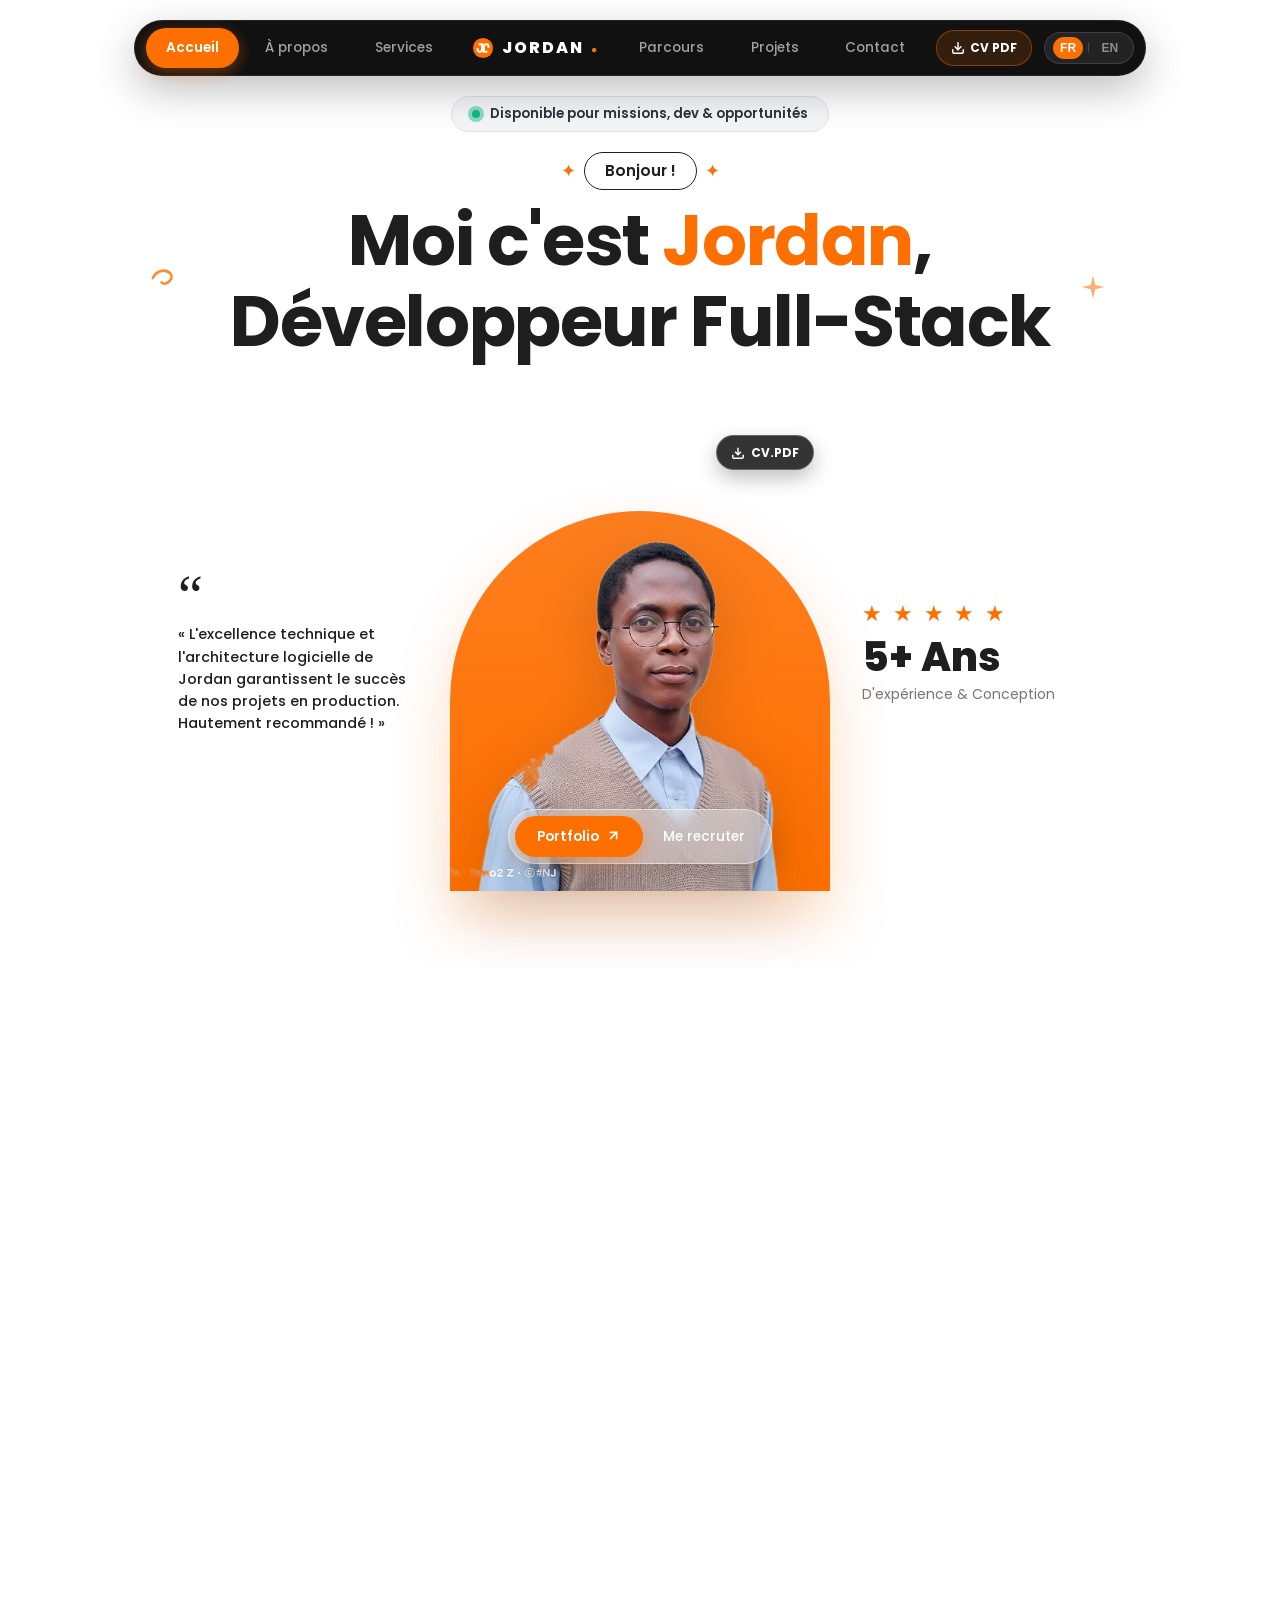
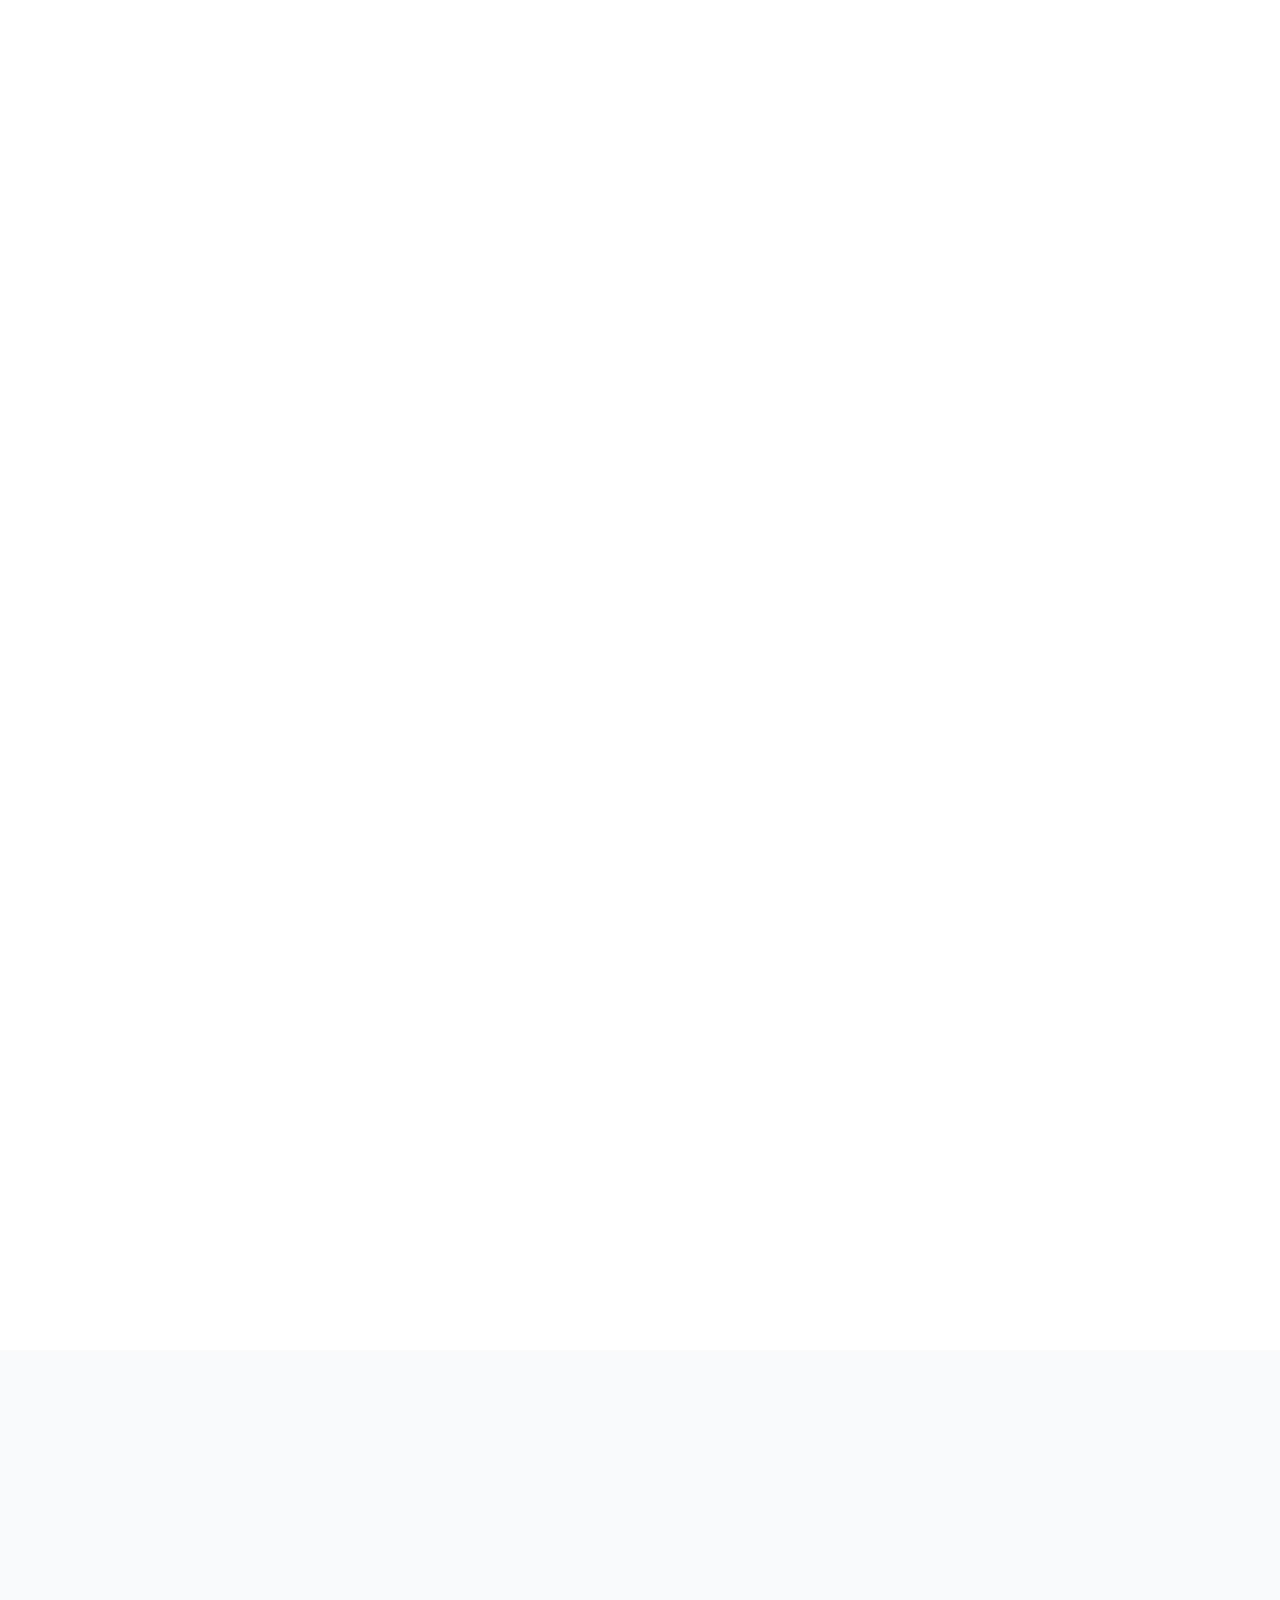
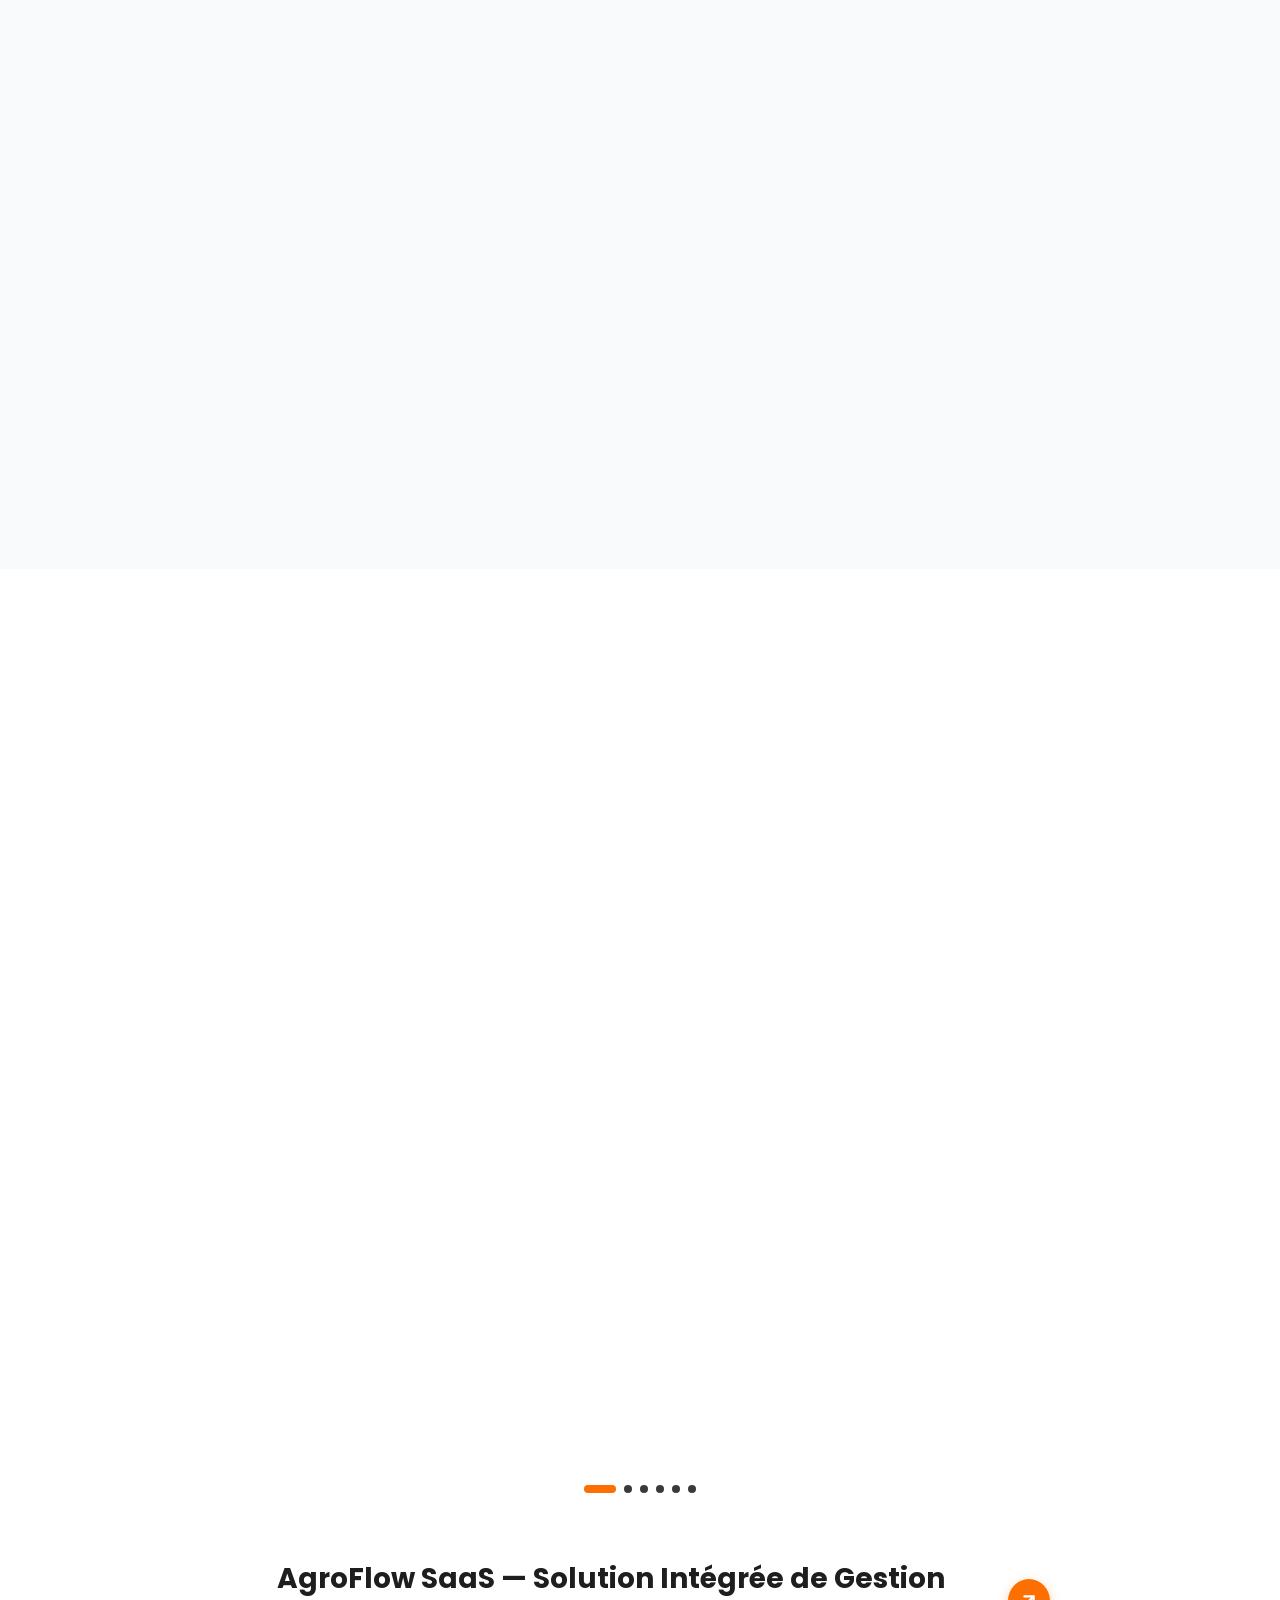
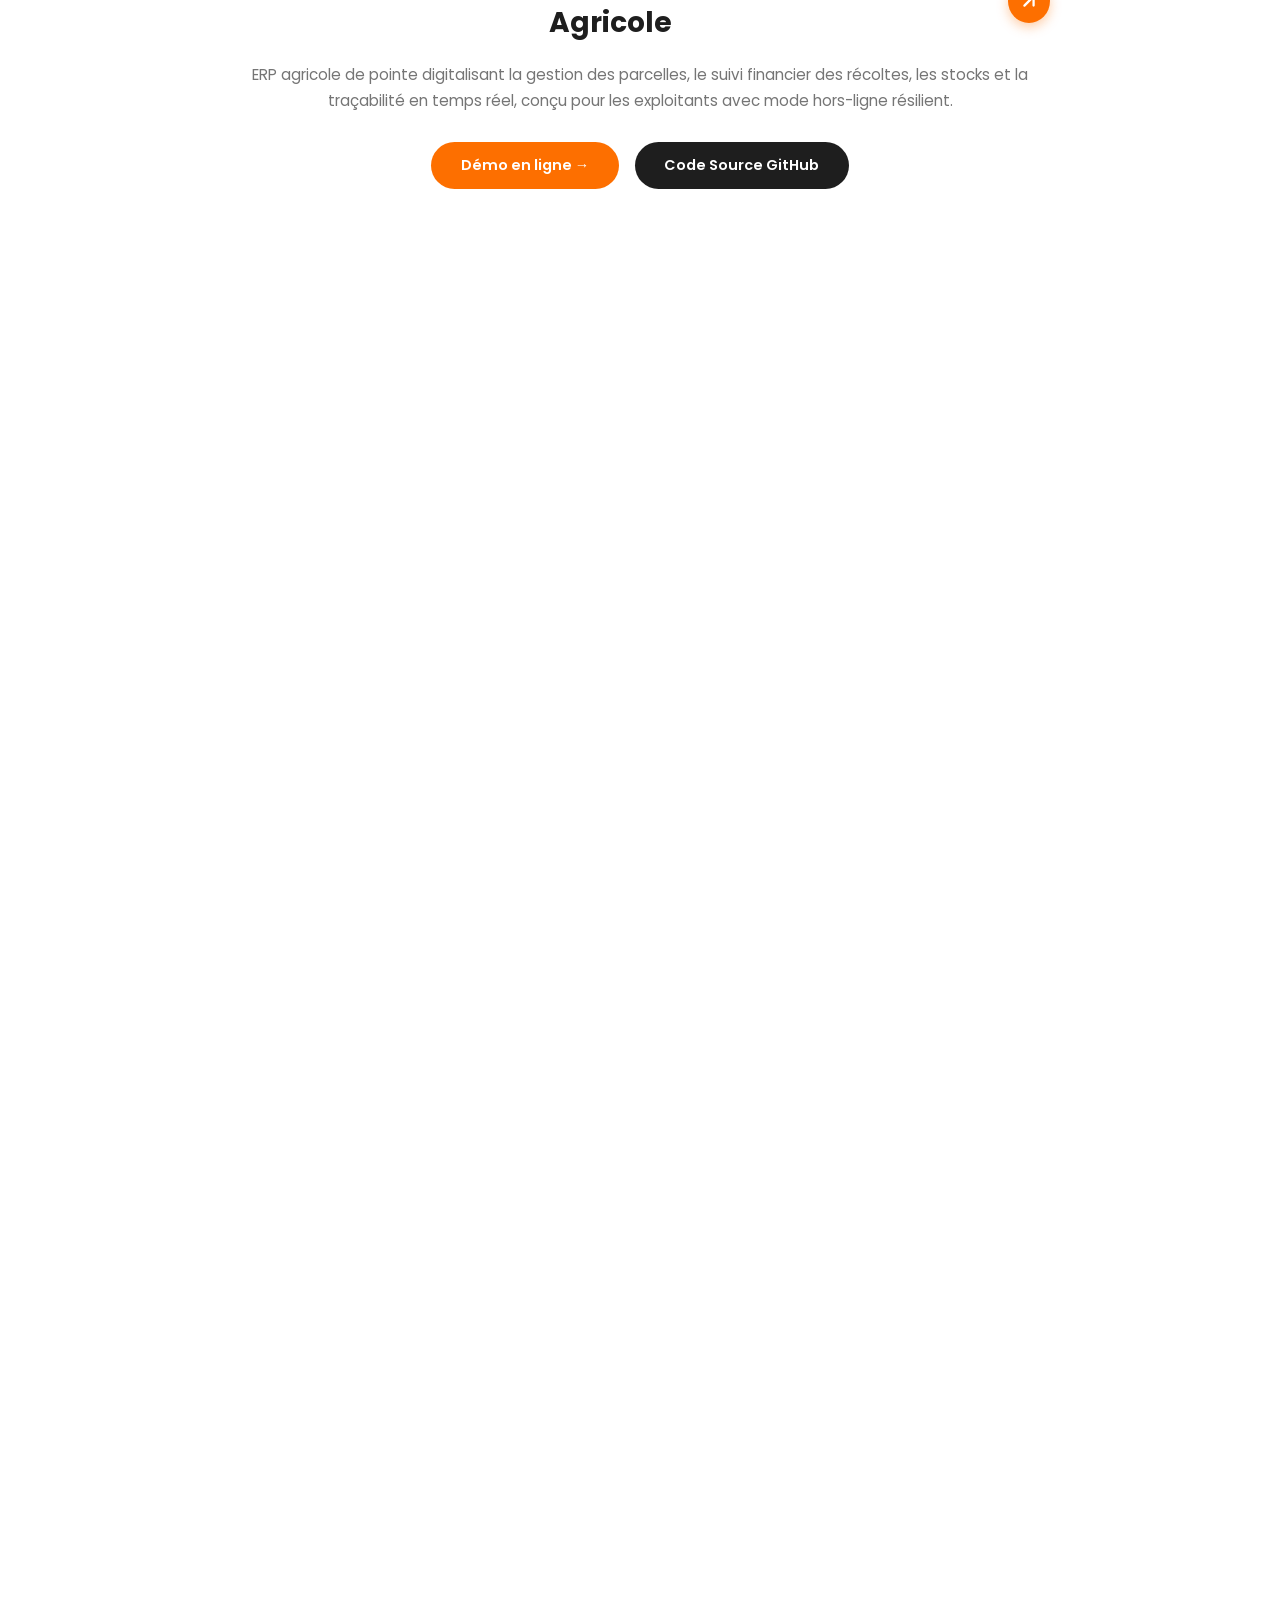
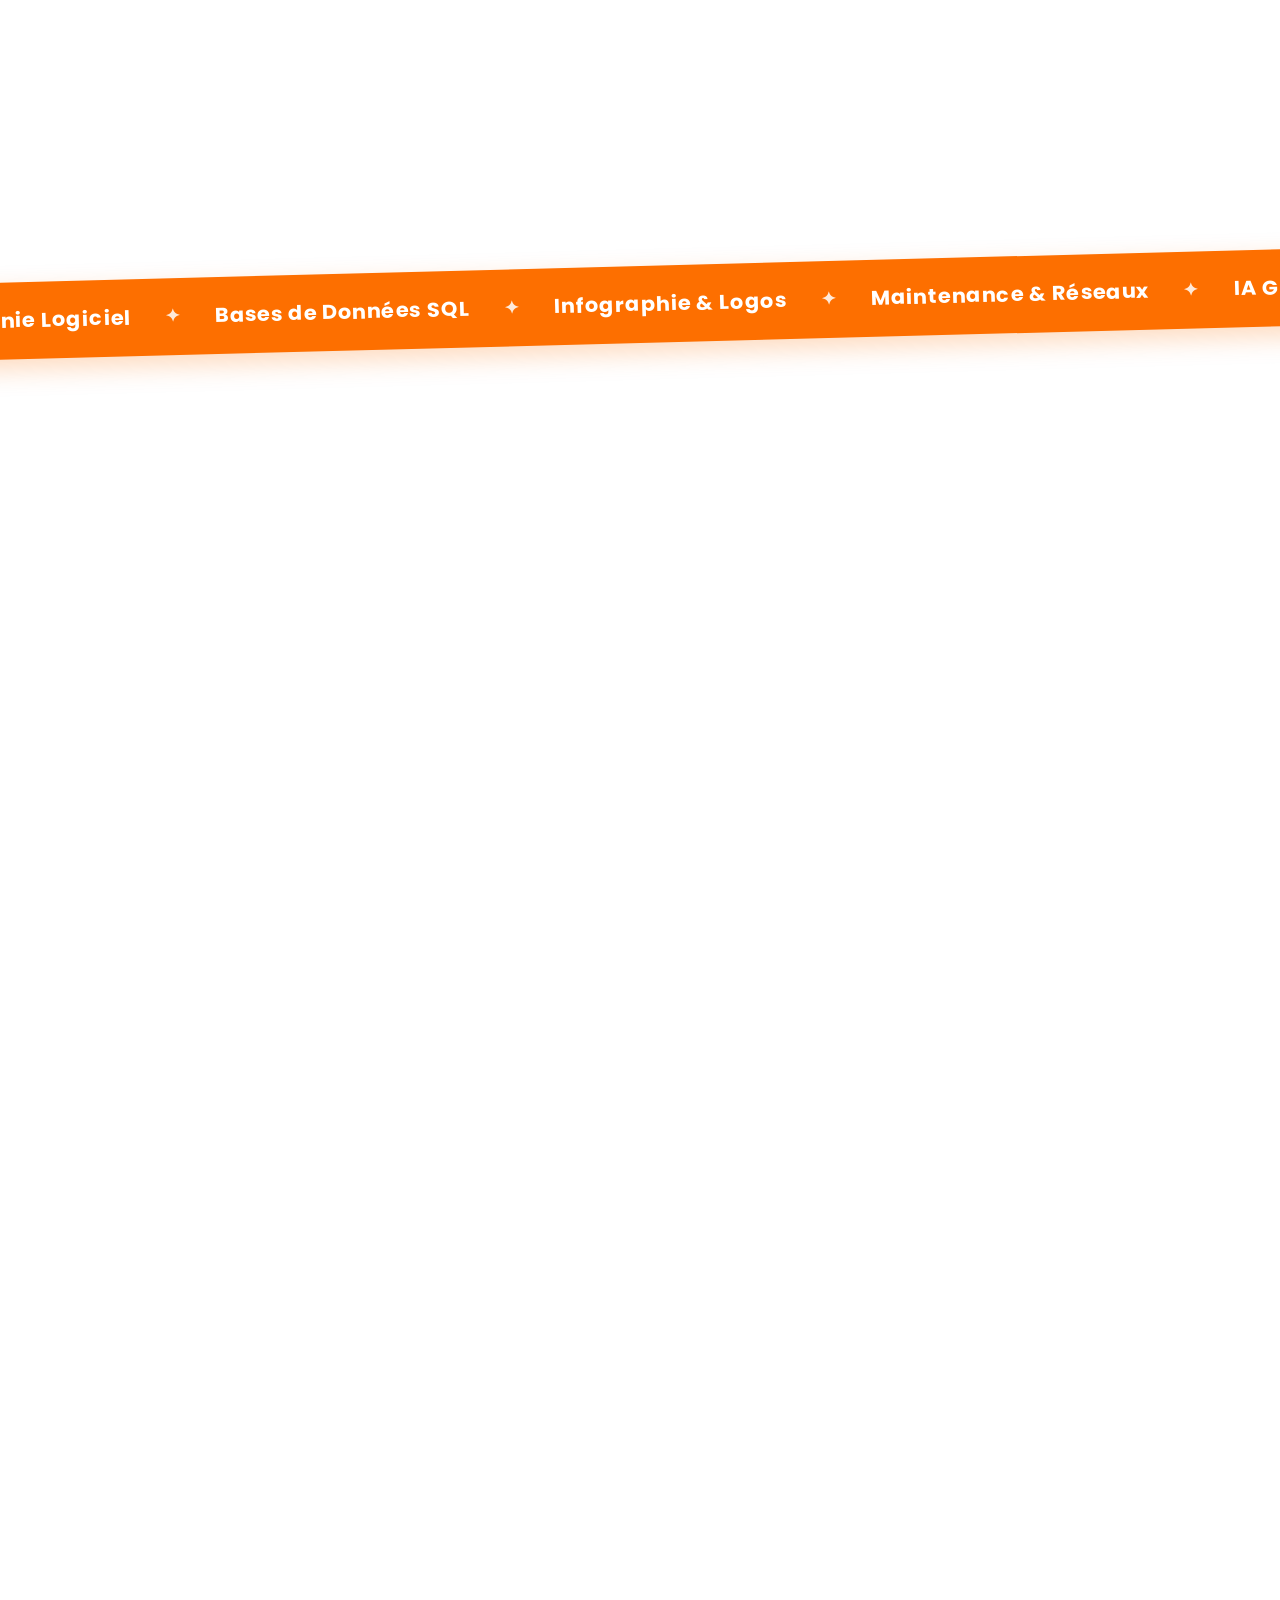
==== commit 9a4dcc9d: "feat: bilingue FR/EN, carrousel auto-play, intégration CV PDF et projets Infographie/Maintenance" ====
--- a/index.html
+++ b/index.html
@@ -3,11 +3,11 @@
 <head>
   <meta charset="UTF-8">
   <meta name="viewport" content="width=device-width, initial-scale=1.0">
-  <meta name="description" content="Portfolio de NDE Jordan Loïc — Développeur Full-Stack & Technologue en Génie Logiciel. Conception d'architectures applicatives, bases de données & solutions d'IA générative.">
+  <meta name="description" content="Portfolio de NDE Jordan Loïc — Technologue en Génie Logiciel, Développeur Full-Stack, Réseaux & Infographie. Certifié Ateliers Google, lauréat Palme d'Or.">
   <meta name="author" content="NDE Jordan Loïc">
   <meta name="theme-color" content="#FD6F00">
   
-  <title>NDE Jordan Loïc | Développeur Full-Stack &amp; Ingénieur Logiciel</title>
+  <title>NDE Jordan Loïc | Technologue en Génie Logiciel &amp; Développeur Full-Stack</title>
   
   <!-- Polices Google : Poppins & Inter (Identique au template Figma JCREA) -->
   <link rel="preconnect" href="https://fonts.googleapis.com">
@@ -19,33 +19,50 @@
 <body>
 
   <!-- =========================================================================
-       1. TOP FLOATING PILL NAVBAR (Structure exacte Figma JCREA en Français)
+       1. TOP FLOATING PILL NAVBAR (Style JCREA épuré + Logo Pro + Sélecteur FR/EN)
        ========================================================================= -->
   <header class="header-wrapper">
     <div class="nav-pill-container">
       <nav class="nav-pill" id="navbar">
-        <a href="#hero" class="nav-item active">Accueil</a>
-        <a href="#about" class="nav-item">À propos</a>
-        <a href="#services" class="nav-item">Services</a>
+        <a href="#hero" class="nav-item active" data-i18n="nav.home">Accueil</a>
+        <a href="#about" class="nav-item" data-i18n="nav.about">À propos</a>
+        <a href="#services" class="nav-item" data-i18n="nav.services">Services</a>
         
-        <!-- Logo central JCREA -->
-        <a href="#hero" class="nav-logo" aria-label="Accueil Jordan Dev">
+        <!-- Logo central épuré JCREA style -->
+        <a href="#hero" class="nav-logo" aria-label="Accueil Jordan NDE">
           <div class="logo-mark">
             <svg width="22" height="22" viewBox="0 0 24 24" fill="none">
-              <circle cx="12" cy="12" r="10" fill="#FD6F00"/>
-              <path d="M8 8h3v5a3 3 0 0 1-3 3H7" stroke="#FFFFFF" stroke-width="2" stroke-linecap="round"/>
-              <path d="M13 16h3v-5a3 3 0 0 0-3-3h-1" stroke="#FFFFFF" stroke-width="2" stroke-linecap="round"/>
+              <circle cx="12" cy="12" r="11" fill="#FD6F00"/>
+              <path d="M8 8h3v5.5a2.5 2.5 0 0 1-5 0V13" stroke="#FFFFFF" stroke-width="2.2" stroke-linecap="round"/>
+              <path d="M16 16h-3v-5.5a2.5 2.5 0 0 1 5 0V11" stroke="#FFFFFF" stroke-width="2.2" stroke-linecap="round"/>
             </svg>
           </div>
-          <span class="logo-text">JORDAN<span class="logo-accent">DEV</span></span>
+          <span class="logo-text">JORDAN <span class="logo-dot">●</span></span>
         </a>
 
-        <a href="#experience" class="nav-item">Parcours</a>
-        <a href="#portfolio" class="nav-item">Projets</a>
-        <a href="#contact" class="nav-item">Contact</a>
+        <a href="#experience" class="nav-item" data-i18n="nav.resume">Parcours</a>
+        <a href="#portfolio" class="nav-item" data-i18n="nav.projects">Projets</a>
+        <a href="#contact" class="nav-item" data-i18n="nav.contact">Contact</a>
+
+        <!-- Bouton CTA Téléchargement CV en PDF -->
+        <a href="rsc/CV_NDE_Jordan_Loic.pdf" download="CV_NDE_Jordan_Loic.pdf" class="nav-cv-pill" title="Télécharger mon CV au format PDF">
+          <svg width="14" height="14" viewBox="0 0 24 24" fill="none" stroke="currentColor" stroke-width="2.5" stroke-linecap="round" stroke-linejoin="round">
+            <path d="M21 15v4a2 2 0 0 1-2 2H5a2 2 0 0 1-2-2v-4"></path>
+            <polyline points="7 10 12 15 17 10"></polyline>
+            <line x1="12" y1="15" x2="12" y2="3"></line>
+          </svg>
+          <span>CV PDF</span>
+        </a>
+
+        <!-- Sélecteur Bilingue Cameroun (Français / Anglais) -->
+        <div class="lang-switch-wrap" role="group" aria-label="Choix de la langue">
+          <button class="lang-btn active" data-lang="fr" aria-label="Afficher en Français">FR</button>
+          <span class="lang-sep">|</span>
+          <button class="lang-btn" data-lang="en" aria-label="Switch to English">EN</button>
+        </div>
       </nav>
 
-      <!-- Bouton Menu Mobile -->
+      <!-- Bouton Menu Mobile Hamburger -->
       <button class="mobile-toggle" id="mobileToggle" aria-label="Ouvrir le menu" aria-expanded="false">
         <span></span><span></span><span></span>
       </button>
@@ -54,28 +71,39 @@
 
   <main>
     <!-- =========================================================================
-         2. HERO SECTION (Reproduction exacte Image 1 Figma)
+         2. HERO SECTION (Reproduction 1:1 Image 1 Figma avec micro-interactions)
          ========================================================================= -->
     <section class="hero-section" id="hero">
       <div class="container hero-container">
         
-        <!-- Bulle "Salut !" avec étincelles animées -->
+        <!-- Badge de statut en direct pulsé -->
+        <div class="live-status-pill reveal-on-scroll">
+          <span class="status-pulse-dot"></span>
+          <span data-i18n="hero.status">Disponible pour missions, dev &amp; opportunités</span>
+        </div>
+
+        <!-- Bulle "Bonjour !" avec étincelles animées -->
         <div class="hello-bubble-wrap reveal-on-scroll">
           <span class="doodle-sparkle-left">✦</span>
-          <div class="hello-bubble">Bonjour !</div>
+          <div class="hello-bubble" data-i18n="hero.hello">Bonjour !</div>
           <span class="doodle-sparkle-right">✦</span>
         </div>
 
         <!-- Titre principal -->
         <h1 class="hero-headline reveal-on-scroll">
-          Moi c'est <span class="text-orange">Jordan</span>, <br>
-          Développeur Full-Stack
+          <span data-i18n="hero.intro">Moi c'est</span> <span class="text-orange">Jordan</span>, <br>
+          <span data-i18n="hero.role">Développeur Full-Stack</span>
         </h1>
 
         <!-- Doodles décoratifs latéraux -->
-        <div class="hero-doodle-left">
-          <svg width="40" height="40" viewBox="0 0 50 50" fill="none">
+        <div class="hero-doodle-left" aria-hidden="true">
+          <svg width="44" height="44" viewBox="0 0 50 50" fill="none">
             <path d="M10 25C15 15 25 15 30 20C35 25 25 35 20 30" stroke="#FD6F00" stroke-width="3" stroke-linecap="round"/>
+          </svg>
+        </div>
+        <div class="hero-doodle-right" aria-hidden="true">
+          <svg width="36" height="36" viewBox="0 0 50 50" fill="none">
+            <path d="M25 5L28 18L41 21L28 24L25 37L22 24L9 21L22 18Z" fill="#FD6F00" opacity="0.8"/>
           </svg>
         </div>
 
@@ -85,36 +113,46 @@
           <!-- Colonne Gauche : Témoignage d'accroche -->
           <div class="hero-quote-box">
             <span class="quote-mark">“</span>
-            <p class="quote-body">
+            <p class="quote-body" data-i18n="hero.quote">
               L'excellence technique et l'architecture logicielle de Jordan garantissent le succès de nos projets en production. Hautement recommandé !
             </p>
           </div>
 
-          <!-- Centre : Dôme Orange + Photo détourée de Jordan avec micro-interactions -->
+          <!-- Centre : Dôme Orange + Photo détourée de Jordan avec micro-interactions 3D -->
           <div class="hero-dome-wrapper">
             <div class="orange-dome"></div>
-            <img src="rsc/img/jordan_cutout.png" alt="NDE Jordan Loïc — Développeur Full-Stack" class="hero-person-img" loading="eager">
+            <img src="rsc/img/jordan_cutout.png" alt="NDE Jordan Loïc — Technologue en Génie Logiciel" class="hero-person-img" loading="eager">
             
-            <!-- Bouton flottant pilule double au bas du dôme -->
+            <!-- Bouton flottant pilule double au bas du dôme (Figma spec exacte) -->
             <div class="hero-cta-pill">
               <a href="#portfolio" class="cta-pill-active">
-                <span>Portfolio</span>
+                <span data-i18n="hero.portfolioBtn">Portfolio</span>
                 <svg width="15" height="15" viewBox="0 0 24 24" fill="none" stroke="currentColor" stroke-width="2.5" stroke-linecap="round" stroke-linejoin="round">
                   <line x1="7" y1="17" x2="17" y2="7"></line>
                   <polyline points="7 7 17 7 17 17"></polyline>
                 </svg>
               </a>
-              <a href="#contact" class="cta-pill-ghost">Me recruter</a>
-            </div>
-          </div>
-
-          <!-- Colonne Droite : Étoiles + Années d'expérience réelles du CV -->
+              <a href="#contact" class="cta-pill-ghost" data-i18n="hero.hireBtn">Me recruter</a>
+            </div>
+
+            <!-- Bouton rapide téléchargement CV sur le dôme -->
+            <a href="rsc/CV_NDE_Jordan_Loic.pdf" download="CV_NDE_Jordan_Loic.pdf" class="hero-cv-badge" data-i18n-title="hero.cvDownload" title="Télécharger le CV complet en PDF">
+              <svg width="14" height="14" viewBox="0 0 24 24" fill="none" stroke="currentColor" stroke-width="2.5">
+                <path d="M21 15v4a2 2 0 0 1-2 2H5a2 2 0 0 1-2-2v-4"></path>
+                <polyline points="7 10 12 15 17 10"></polyline>
+                <line x1="12" y1="15" x2="12" y2="3"></line>
+              </svg>
+              <span>CV.PDF</span>
+            </a>
+          </div>
+
+          <!-- Colonne Droite : Étoiles + Années d'expérience du CV -->
           <div class="hero-experience-box">
             <div class="stars-row">
               ★ ★ ★ ★ ★
             </div>
-            <div class="exp-number">5+ Ans</div>
-            <div class="exp-label">D'expérience &amp; Conception</div>
+            <div class="exp-number count-up" data-target="5">5+ Ans</div>
+            <div class="exp-label" data-i18n="hero.expLabel">D'expérience &amp; Conception</div>
           </div>
 
         </div>
@@ -123,7 +161,7 @@
     </section>
 
     <!-- =========================================================================
-         3. SECTION "MES SERVICES" (Reproduction exacte Image 2 Figma)
+         3. SECTION "MES SERVICES" (Image 2 Figma avec encoches incurvées & tilt 3D)
          ========================================================================= -->
     <section class="services-section" id="services">
       <div class="container">
@@ -135,22 +173,27 @@
           <div class="sphere-deco sphere-bottom-right"></div>
 
           <div class="services-header">
-            <h2 class="services-title">Mes <span class="text-orange">Services</span></h2>
-            <p class="services-subtitle">
-              Technologue en Génie Logiciel certifié par les Ateliers Google : conception applicative robuste, bases de données relationnelles et intégration de solutions d'IA générative.
+            <h2 class="services-title">
+              <span data-i18n="services.titlePre">Mes</span> <span class="text-orange" data-i18n="services.titleOrange">Services</span>
+            </h2>
+            <p class="services-subtitle" data-i18n="services.sub">
+              Technologue en Génie Logiciel certifié par les Ateliers Google : conception applicative robuste, bases de données, maintenance systèmes &amp; infographie.
             </p>
           </div>
 
-          <!-- Grille des 3 Cartes de Service -->
+          <!-- Grille des 3 Cartes de Service avec encoche angulaire Figma -->
           <div class="services-grid">
             
             <!-- Carte 1 -->
-            <div class="service-card">
-              <h3 class="service-name">Développement Full-Stack &amp; Web</h3>
+            <div class="service-card tilt-card" data-service="dev">
+              <h3 class="service-name" data-i18n="services.s1Title">Génie Logiciel &amp; Applications Web</h3>
               <div class="service-preview-stack">
                 <img src="rsc/img/projets/card_agroflow.png" alt="Développement Web & ERP" class="service-screen-img">
               </div>
-              <a href="#portfolio" class="service-arrow-btn" aria-label="Voir le service">
+              <p class="service-card-desc" data-i18n="services.s1Desc">
+                Conception d'architectures SaaS et ERP complètes, microservices, APIs RESTful et applications réactives avec synchronisation offline.
+              </p>
+              <a href="#portfolio" class="service-arrow-btn" aria-label="Voir le service Génie Logiciel">
                 <svg width="20" height="20" viewBox="0 0 24 24" fill="none" stroke="#FFFFFF" stroke-width="2.5" stroke-linecap="round" stroke-linejoin="round">
                   <line x1="7" y1="17" x2="17" y2="7"></line>
                   <polyline points="7 7 17 7 17 17"></polyline>
@@ -159,12 +202,15 @@
             </div>
 
             <!-- Carte 2 -->
-            <div class="service-card">
-              <h3 class="service-name">Bases de Données &amp; Systèmes LIMS</h3>
+            <div class="service-card tilt-card" data-service="data">
+              <h3 class="service-name" data-i18n="services.s2Title">Bases de Données &amp; Systèmes LIMS</h3>
               <div class="service-preview-stack">
                 <img src="rsc/img/projets/card_acuvera.png" alt="Bases de données & Systèmes" class="service-screen-img">
               </div>
-              <a href="#portfolio" class="service-arrow-btn" aria-label="Voir le service">
+              <p class="service-card-desc" data-i18n="services.s2Desc">
+                Modélisation relationnelle rigoureuse (SQL/PostgreSQL), traçabilité biologique, intégrité transactionnelle et optimisation de requêtes complexes.
+              </p>
+              <a href="#portfolio" class="service-arrow-btn" aria-label="Voir le service Bases de Données">
                 <svg width="20" height="20" viewBox="0 0 24 24" fill="none" stroke="#FFFFFF" stroke-width="2.5" stroke-linecap="round" stroke-linejoin="round">
                   <line x1="7" y1="17" x2="17" y2="7"></line>
                   <polyline points="7 7 17 7 17 17"></polyline>
@@ -173,12 +219,15 @@
             </div>
 
             <!-- Carte 3 -->
-            <div class="service-card">
-              <h3 class="service-name">UI / UX Design &amp; Infographie</h3>
+            <div class="service-card tilt-card" data-service="network">
+              <h3 class="service-name" data-i18n="services.s3Title">Maintenance, Réseaux &amp; Infographie</h3>
               <div class="service-preview-stack">
-                <img src="rsc/img/projets/card_edii.png" alt="UI / UX & Identité visuelle" class="service-screen-img">
-              </div>
-              <a href="#portfolio" class="service-arrow-btn" aria-label="Voir le service">
+                <img src="rsc/img/projets/maintenance_hardware.jpg" alt="Maintenance & Réseaux" class="service-screen-img">
+              </div>
+              <p class="service-card-desc" data-i18n="services.s3Desc">
+                Câblage structuré, baies de brassage, bornes biométriques, dépannage hardware/software et création graphique professionnelle (logos, flyers).
+              </p>
+              <a href="#portfolio" class="service-arrow-btn" aria-label="Voir le service Réseaux & Maintenance">
                 <svg width="20" height="20" viewBox="0 0 24 24" fill="none" stroke="#FFFFFF" stroke-width="2.5" stroke-linecap="round" stroke-linejoin="round">
                   <line x1="7" y1="17" x2="17" y2="7"></line>
                   <polyline points="7 7 17 7 17 17"></polyline>
@@ -188,12 +237,11 @@
 
           </div>
 
-          <!-- Points de pagination -->
+          <!-- Points de pagination interactifs -->
           <div class="services-dots">
-            <span class="dot-bar active"></span>
-            <span class="dot-circle"></span>
-            <span class="dot-circle"></span>
-            <span class="dot-circle"></span>
+            <span class="dot-bar active" data-slide="0"></span>
+            <span class="dot-circle" data-slide="1"></span>
+            <span class="dot-circle" data-slide="2"></span>
           </div>
 
         </div>
@@ -202,12 +250,11 @@
 
     <!-- =========================================================================
          4. SECTION "MON EXPÉRIENCE & FORMATION" (CV Réel NDE Jordan Loïc)
-         Timeline verticale Figma avec ligne pointillée et nœuds bicolores
          ========================================================================= -->
     <section class="experience-section" id="experience">
       <div class="container">
         <h2 class="section-heading-center reveal-on-scroll">
-          Mon <span class="text-orange">Parcours &amp; Expérience</span>
+          <span data-i18n="exp.titlePre">Mon</span> <span class="text-orange" data-i18n="exp.titleOrange">Parcours &amp; Expérience</span>
         </h2>
 
         <div class="timeline-figma reveal-on-scroll">
@@ -216,15 +263,15 @@
           <!-- Expérience 1 : U.P. SIANTOU -->
           <div class="timeline-row">
             <div class="timeline-left">
-              <h3 class="company-name">U.P. SIANTOU</h3>
+              <h3 class="company-name">U.P. SIANTOU, Yaoundé</h3>
               <span class="company-date">2025 - 2026</span>
-              <span class="badge-diploma">BTS Génie Logiciel</span>
+              <span class="badge-diploma" data-i18n="exp.siantouDiploma">BTS en Génie Logiciel</span>
             </div>
             <div class="timeline-node orange-node"></div>
             <div class="timeline-right">
-              <h4 class="job-role">Stagiaire Assistance Technique &amp; Dev</h4>
-              <p class="job-desc">
-                Participation active à la conception et la mise en œuvre du système intégré de gestion d’Université, avec validation de présence par système biométrique et gestion des étudiants.
+              <h4 class="job-role" data-i18n="exp.siantouRole">Stagiaire Assistance Technique &amp; Dev</h4>
+              <p class="job-desc" data-i18n="exp.siantouDesc">
+                Participation active à la conception et à la mise en œuvre du système intégré de gestion d’Université, avec validation de présence par système biométrique et gestion des étudiants.
               </p>
             </div>
           </div>
@@ -234,13 +281,13 @@
             <div class="timeline-left">
               <h3 class="company-name">IUT de Douala</h3>
               <span class="company-date">2026</span>
-              <span class="badge-diploma">Licence Tech en GL</span>
+              <span class="badge-diploma" data-i18n="exp.iutDiploma">Licence Tech en GL</span>
             </div>
             <div class="timeline-node dark-node"></div>
             <div class="timeline-right">
-              <h4 class="job-role">Conception Logicielle &amp; Architectures</h4>
-              <p class="job-desc">
-                Spécialisation en modélisation logicielle avancée, bases de données relationnelles (SQL), conteneurisation Docker et automatisation de processus complexes.
+              <h4 class="job-role" data-i18n="exp.iutRole">Conception Logicielle, Modélisation &amp; IA</h4>
+              <p class="job-desc" data-i18n="exp.iutDesc">
+                Spécialisation en modélisation logicielle avancée, bases de données relationnelles SQL, conteneurisation Docker et automatisation de processus complexes.
               </p>
             </div>
           </div>
@@ -248,14 +295,15 @@
           <!-- Expérience 3 : Polytech-Valor & LeGuide -->
           <div class="timeline-row">
             <div class="timeline-left">
-              <h3 class="company-name">Polytech-Valor &amp; LeGuide</h3>
+              <h3 class="company-name">LeGuide Informatique &amp; Polytech-Valor</h3>
               <span class="company-date">2022 - 2023</span>
+              <span class="badge-diploma" data-i18n="exp.leguideDiploma">Infographie &amp; Multimédia</span>
             </div>
             <div class="timeline-node orange-node"></div>
             <div class="timeline-right">
-              <h4 class="job-role">Assistant DRH, Montage Vidéo &amp; Multimédia</h4>
-              <p class="job-desc">
-                Gestion des processus RH chez Polytech-Valor. Réalisation et direction visuelle des montages vidéo et photographiques pour LeGuide Informatique.
+              <h4 class="job-role" data-i18n="exp.leguideRole">Infographiste, Vidéographe &amp; Assistant DRH</h4>
+              <p class="job-desc" data-i18n="exp.leguideDesc">
+                Création de chartes graphiques, logos et affiches professionnelles. Production multimédia et montage vidéo pour LeGuide Informatique. Gestion des processus RH chez Polytech-Valor.
               </p>
             </div>
           </div>
@@ -263,15 +311,15 @@
           <!-- Expérience 4 : Université Yaoundé I & Ambam -->
           <div class="timeline-row">
             <div class="timeline-left">
-              <h3 class="company-name">Université de Yaoundé I</h3>
-              <span class="company-date">2021 - 2023</span>
-              <span class="badge-diploma">Mathématiques (2 ans) · Bac C</span>
+              <h3 class="company-name">Univ. Yaoundé I &amp; Lycée Ambam</h3>
+              <span class="company-date">2017 - 2023</span>
+              <span class="badge-diploma" data-i18n="exp.ambamDiploma">Mathématiques &amp; Bac C</span>
             </div>
             <div class="timeline-node dark-node"></div>
             <div class="timeline-right">
-              <h4 class="job-role">Rigueur Mathématique &amp; Débuts du Web</h4>
-              <p class="job-desc">
-                Fondations logiques et algorithmiques poussées en mathématiques fondamentales. Premier déploiement web dès 2017 avec le site officiel du Lycée Bilingue d’Ambam.
+              <h4 class="job-role" data-i18n="exp.ambamRole">Rigueur Mathématique &amp; Débuts du Web</h4>
+              <p class="job-desc" data-i18n="exp.ambamDesc">
+                Deux années en Mathématiques fondamentales. Premier déploiement web dès 2017 avec la création du site web officiel du Lycée Bilingue d’AMBAM.
               </p>
             </div>
           </div>
@@ -281,46 +329,59 @@
     </section>
 
     <!-- =========================================================================
-         5. SECTION "POURQUOI ME RECRUTER ?" (Reproduction exacte Image 4 Figma)
+         5. SECTION "POURQUOI ME RECRUTER ?" (Image 4 Figma + Téléchargement CV)
          ========================================================================= -->
     <section class="why-section" id="about">
       <div class="container">
         <div class="why-card reveal-on-scroll">
           
-          <!-- Côté Gauche : Dôme orange + Photo Jordan en buste -->
+          <!-- Côté Gauche : Dôme orange + Photo Jordan en studio -->
           <div class="why-visual">
             <div class="why-dome"></div>
-            <img src="rsc/img/jordan_studio.jpg" alt="Pourquoi me recruter" class="why-person-img" loading="lazy">
+            <img src="rsc/img/jordan_studio.jpg" alt="Pourquoi me recruter - Jordan NDE" class="why-person-img" loading="lazy">
           </div>
 
           <!-- Côté Droit : Contenu texte & Métriques du CV -->
           <div class="why-content">
-            <h2 class="why-title">Pourquoi <span class="text-orange">me choisir ?</span></h2>
-            <p class="why-text">
-              Polyvalent et rigoureux, je mets mes compétences au service du développement, de l'automatisation et de la mise en production de solutions numériques innovantes. Certifié par les Ateliers Google, je conçois des systèmes d'information pensés pour durer.
+            <h2 class="why-title">
+              <span data-i18n="why.titlePre">Pourquoi</span> <span class="text-orange" data-i18n="why.titleOrange">me choisir ?</span>
+            </h2>
+            <p class="why-text" data-i18n="why.text">
+              Polyvalent et rigoureux, je mets mes compétences au service du développement, de la maintenance d'infrastructures et de la création visuelle. Certifié par les Ateliers Google, je conçois des systèmes d'information pensés pour durer.
             </p>
 
             <div class="why-metrics-grid">
               <div class="why-metric">
-                <span class="why-number">100%</span>
-                <span class="why-label">Code en production vérifiable</span>
+                <span class="why-number count-up" data-target="100">100%</span>
+                <span class="why-label" data-i18n="why.m1Label">Code en production vérifiable</span>
               </div>
               <div class="why-metric">
                 <span class="why-number">Palme d'Or</span>
-                <span class="why-label">3e Prix National Concours Tech</span>
-              </div>
-            </div>
-
-            <!-- Langues & Compétences du CV -->
+                <span class="why-label" data-i18n="why.m2Label">3e Prix National Concours Tech</span>
+              </div>
+            </div>
+
+            <!-- Pôles de compétences réels du CV -->
             <div class="why-tags-row">
-              <span class="skill-pill">SQL &amp; Database</span>
+              <span class="skill-pill">Database &amp; SQL</span>
+              <span class="skill-pill">Infographie &amp; Flyers</span>
+              <span class="skill-pill">Réseau &amp; Sécu</span>
+              <span class="skill-pill">Maintenance IT</span>
               <span class="skill-pill">IA Générative</span>
-              <span class="skill-pill">Réseau &amp; Sécu</span>
               <span class="skill-pill">Français · Anglais · Japonais</span>
             </div>
 
+            <!-- Double boutons d'action : Contact + Téléchargement CV PDF -->
             <div class="why-btn-wrap">
-              <a href="#contact" class="btn-hire-outline">Me contacter</a>
+              <a href="#contact" class="btn-hire-outline" data-i18n="why.contactBtn">Me contacter</a>
+              <a href="rsc/CV_NDE_Jordan_Loic.pdf" download="CV_NDE_Jordan_Loic.pdf" class="btn-cv-download-orange" data-i18n="why.downloadCvBtn">
+                <svg width="18" height="18" viewBox="0 0 24 24" fill="none" stroke="currentColor" stroke-width="2.2">
+                  <path d="M21 15v4a2 2 0 0 1-2 2H5a2 2 0 0 1-2-2v-4"></path>
+                  <polyline points="7 10 12 15 17 10"></polyline>
+                  <line x1="12" y1="15" x2="12" y2="3"></line>
+                </svg>
+                <span>Télécharger mon CV (PDF)</span>
+              </a>
             </div>
           </div>
 
@@ -329,25 +390,32 @@
     </section>
 
     <!-- =========================================================================
-         6. SECTION "DÉCOUVREZ MON PORTFOLIO" (Reproduction exacte Image 5 Figma)
-         Carrousel interactif avec captures réelles des projets du CV
+         6. SECTION "DÉCOUVREZ MON PORTFOLIO" (Enrichie : Dev, Infographie, Maintenance)
          ========================================================================= -->
     <section class="portfolio-section" id="portfolio">
       <div class="container">
         
         <div class="portfolio-top-bar reveal-on-scroll">
           <h2 class="portfolio-heading">
-            Découvrez <br>
-            mon <span class="text-orange">Portfolio</span>
+            <span data-i18n="portfolio.headPre">Découvrez</span> <br>
+            <span data-i18n="portfolio.headSub">mon</span> <span class="text-orange" data-i18n="portfolio.headOrange">Portfolio</span>
           </h2>
-          <a href="https://github.com/Nadroj-ciol" target="_blank" rel="noopener noreferrer" class="btn-see-all">Voir tout</a>
-        </div>
-
-        <!-- Carrousel de cartes de projets -->
-        <div class="portfolio-carousel reveal-on-scroll">
+          <button class="btn-see-all" id="btnToggleAllProjects" data-i18n="portfolio.seeAll">Voir tout</button>
+        </div>
+
+        <!-- Pilules de tags de filtres : Dev, Infographie, Maintenance, Tous -->
+        <div class="portfolio-tags-pill-row reveal-on-scroll">
+          <button class="tag-pill active" data-filter="all" data-i18n="portfolio.tabAll">Tous les projets</button>
+          <button class="tag-pill" data-filter="dev" data-i18n="portfolio.tabDev">Génie Logiciel &amp; ERP</button>
+          <button class="tag-pill" data-filter="infographie" data-i18n="portfolio.tabDesign">Infographie &amp; Logos</button>
+          <button class="tag-pill" data-filter="maintenance" data-i18n="portfolio.tabMaintenance">Maintenance &amp; Réseaux</button>
+        </div>
+
+        <!-- Carrousel de cartes de projets (Figma style avec marque et flèche) -->
+        <div class="portfolio-carousel reveal-on-scroll" id="portfolioTrack">
           
-          <!-- Carte 1 : AgroFlow SaaS -->
-          <div class="portfolio-card active" id="cardAgroflow">
+          <!-- Carte 1 : AgroFlow SaaS (Dev) -->
+          <div class="portfolio-card active" data-cat="dev" data-index="0">
             <div class="portfolio-card-img-wrap">
               <img src="rsc/img/projets/card_agroflow.png" alt="AgroFlow SaaS" class="portfolio-main-img">
               <div class="card-brand-overlay">AgroFlow SaaS</div>
@@ -360,8 +428,8 @@
             </div>
           </div>
 
-          <!-- Carte 2 : Sister Schola ERP -->
-          <div class="portfolio-card" id="cardAcuvera">
+          <!-- Carte 2 : Sister Schola ERP (Dev) -->
+          <div class="portfolio-card" data-cat="dev" data-index="1">
             <div class="portfolio-card-img-wrap">
               <img src="rsc/img/projets/card_acuvera.png" alt="Sister Schola ERP" class="portfolio-main-img">
               <div class="card-brand-overlay">Sister Schola</div>
@@ -374,42 +442,79 @@
             </div>
           </div>
 
-          <!-- Carte 3 : LaboGraphie Web / Edii -->
-          <div class="portfolio-card" id="cardEdii">
+          <!-- Carte 3 : Infographie & Branding LeGuide (Design) -->
+          <div class="portfolio-card" data-cat="infographie" data-index="2">
             <div class="portfolio-card-img-wrap">
-              <img src="rsc/img/projets/card_edii.png" alt="LaboGraphie Web" class="portfolio-main-img">
-              <div class="card-brand-overlay">LaboGraphie</div>
-              <a href="https://portfolio-edii.vercel.app" target="_blank" rel="noopener noreferrer" class="card-corner-arrow" aria-label="Visiter LaboGraphie">
+              <img src="rsc/img/projets/infographie_branding.jpg" alt="Identité Visuelle & Logos" class="portfolio-main-img">
+              <div class="card-brand-overlay">Branding &amp; Logos</div>
+              <button class="card-corner-arrow btn-zoom-img" data-img="rsc/img/projets/infographie_branding.jpg" aria-label="Agrandir">
                 <svg width="18" height="18" viewBox="0 0 24 24" fill="none" stroke="#FD6F00" stroke-width="2.5" stroke-linecap="round" stroke-linejoin="round">
                   <line x1="7" y1="17" x2="17" y2="7"></line>
                   <polyline points="7 7 17 7 17 17"></polyline>
                 </svg>
-              </a>
+              </button>
+            </div>
+          </div>
+
+          <!-- Carte 4 : Flyers & Affiches de Communication (Design) -->
+          <div class="portfolio-card" data-cat="infographie" data-index="3">
+            <div class="portfolio-card-img-wrap">
+              <img src="rsc/img/projets/infographie_flyer.jpg" alt="Flyers & Affiches Événementielles" class="portfolio-main-img">
+              <div class="card-brand-overlay">Flyers &amp; Affiches</div>
+              <button class="card-corner-arrow btn-zoom-img" data-img="rsc/img/projets/infographie_flyer.jpg" aria-label="Agrandir">
+                <svg width="18" height="18" viewBox="0 0 24 24" fill="none" stroke="#FD6F00" stroke-width="2.5" stroke-linecap="round" stroke-linejoin="round">
+                  <line x1="7" y1="17" x2="17" y2="7"></line>
+                  <polyline points="7 7 17 7 17 17"></polyline>
+                </svg>
+              </button>
+            </div>
+          </div>
+
+          <!-- Carte 5 : Infrastructure Réseau & Baie de Brassage (Maintenance) -->
+          <div class="portfolio-card" data-cat="maintenance" data-index="4">
+            <div class="portfolio-card-img-wrap">
+              <img src="rsc/img/projets/reseau_datacenter.jpg" alt="Infrastructure Réseau U.P. Siantou" class="portfolio-main-img">
+              <div class="card-brand-overlay">Réseau &amp; Câblage</div>
+              <button class="card-corner-arrow btn-zoom-img" data-img="rsc/img/projets/reseau_datacenter.jpg" aria-label="Agrandir">
+                <svg width="18" height="18" viewBox="0 0 24 24" fill="none" stroke="#FD6F00" stroke-width="2.5" stroke-linecap="round" stroke-linejoin="round">
+                  <line x1="7" y1="17" x2="17" y2="7"></line>
+                  <polyline points="7 7 17 7 17 17"></polyline>
+                </svg>
+              </button>
+            </div>
+          </div>
+
+          <!-- Carte 6 : Maintenance Systèmes & Bornes Biométriques (Maintenance) -->
+          <div class="portfolio-card" data-cat="maintenance" data-index="5">
+            <div class="portfolio-card-img-wrap">
+              <img src="rsc/img/projets/maintenance_hardware.jpg" alt="Maintenance Matériel & Bornes Biométriques" class="portfolio-main-img">
+              <div class="card-brand-overlay">Maintenance &amp; Bio</div>
+              <button class="card-corner-arrow btn-zoom-img" data-img="rsc/img/projets/maintenance_hardware.jpg" aria-label="Agrandir">
+                <svg width="18" height="18" viewBox="0 0 24 24" fill="none" stroke="#FD6F00" stroke-width="2.5" stroke-linecap="round" stroke-linejoin="round">
+                  <line x1="7" y1="17" x2="17" y2="7"></line>
+                  <polyline points="7 7 17 7 17 17"></polyline>
+                </svg>
+              </button>
             </div>
           </div>
 
         </div>
 
         <!-- Indicateurs de carrousel cliquables -->
-        <div class="portfolio-dots">
+        <div class="portfolio-dots" id="portfolioDots">
           <span class="dot-bar active" data-slide="0"></span>
           <span class="dot-circle" data-slide="1"></span>
           <span class="dot-circle" data-slide="2"></span>
-        </div>
-
-        <!-- Pilules de tags de filtres -->
-        <div class="portfolio-tags-pill-row">
-          <button class="tag-pill active" data-filter="all">Tous les projets</button>
-          <button class="tag-pill" data-filter="erp">AgriTech &amp; ERP</button>
-          <button class="tag-pill" data-filter="health">Santé &amp; Schola</button>
-          <button class="tag-pill" data-filter="ui">Web &amp; LaboGraphie</button>
-        </div>
-
-        <!-- Détail du projet actif -->
+          <span class="dot-circle" data-slide="3"></span>
+          <span class="dot-circle" data-slide="4"></span>
+          <span class="dot-circle" data-slide="5"></span>
+        </div>
+
+        <!-- Détail du projet actif (mis à jour dynamiquement) -->
         <div class="active-project-detail">
           <div class="detail-header-row">
             <h3 class="detail-title" id="activeProjectTitle">AgroFlow SaaS — Solution Intégrée de Gestion Agricole</h3>
-            <a href="https://agroflowerp.vercel.app" target="_blank" rel="noopener noreferrer" class="detail-arrow-orange" id="activeProjectLink" aria-label="Lien direct">
+            <a href="https://agroflowerp.vercel.app" target="_blank" rel="noopener noreferrer" class="detail-arrow-orange" id="activeProjectLink" aria-label="Lien direct vers la démo">
               <svg width="22" height="22" viewBox="0 0 24 24" fill="none" stroke="#FFFFFF" stroke-width="2.5" stroke-linecap="round" stroke-linejoin="round">
                 <line x1="7" y1="17" x2="17" y2="7"></line>
                 <polyline points="7 7 17 7 17 17"></polyline>
@@ -420,8 +525,12 @@
             ERP agricole de pointe digitalisant la gestion des parcelles, le suivi financier des récoltes, les stocks et la traçabilité en temps réel, conçu pour les exploitants avec mode hors-ligne résilient.
           </p>
           <div class="detail-actions">
-            <a href="https://agroflowerp.vercel.app" target="_blank" rel="noopener noreferrer" class="btn-detail-primary" id="btnDetailLive">Démo en ligne &rarr;</a>
-            <a href="https://github.com/Nadroj-ciol/AgroFlowErp-V1" target="_blank" rel="noopener noreferrer" class="btn-detail-github" id="btnDetailGit">Code Source GitHub</a>
+            <a href="https://agroflowerp.vercel.app" target="_blank" rel="noopener noreferrer" class="btn-detail-primary" id="btnDetailLive">
+              <span data-i18n="portfolio.liveBtn">Démo en ligne &rarr;</span>
+            </a>
+            <a href="https://github.com/Nadroj-ciol/AgroFlowErp-V1" target="_blank" rel="noopener noreferrer" class="btn-detail-github" id="btnDetailGit">
+              <span data-i18n="portfolio.sourceBtn">Code Source GitHub</span>
+            </a>
           </div>
         </div>
 
@@ -429,7 +538,7 @@
     </section>
 
     <!-- =========================================================================
-         7. SECTION TÉMOIGNAGES (Reproduction exacte Image 1 des compléments)
+         7. SECTION TÉMOIGNAGES (Auto-Play fluide + Défilement vertical/horizontal)
          ========================================================================= -->
     <section class="testimonials-section" id="testimonials">
       <div class="container">
@@ -441,62 +550,91 @@
               <span class="doodle-curve">⌒</span>
             </div>
             <h2 class="testi-title">
-              Des témoignages qui <br>
-              parlent de <span class="text-orange">mes résultats</span>
+              <span data-i18n="testi.titlePre">Des témoignages qui</span> <br>
+              <span data-i18n="testi.titleSub">parlent de</span> <span class="text-orange" data-i18n="testi.titleOrange">mes résultats</span>
             </h2>
-            <p class="testi-subtitle">
-              Appréciations de collaborateurs et partenaires ayant expérimenté ma rigueur dans la conception applicative et l'encadrement technique.
+            <p class="testi-subtitle" data-i18n="testi.sub">
+              Appréciations de collaborateurs et partenaires ayant expérimenté ma rigueur dans la conception logicielle, le design et l'encadrement technique.
             </p>
           </div>
 
-          <!-- Grille des témoignages -->
-          <div class="testimonials-grid">
+          <!-- Contrôles du défilement automatique & boutons flèches -->
+          <div class="testi-controls-row">
+            <button class="testi-nav-btn" id="btnTestiPrev" aria-label="Témoignage précédent">&larr;</button>
+            <div class="testi-autoplay-indicator" id="testiAutoplayStatus" title="Défilement automatique actif">
+              <span class="testi-pulse-indicator"></span>
+              <span class="testi-indicator-text" data-i18n="testi.autoScroll">Auto-scroll actif</span>
+            </div>
+            <button class="testi-nav-btn" id="btnTestiNext" aria-label="Témoignage suivant">&rarr;</button>
+          </div>
+
+          <!-- Conteneur avec défilement vertical/horizontal fluide -->
+          <div class="testimonials-slider-track" id="testiTrack">
             
             <!-- Carte 1 : Yvana Ketchap -->
-            <div class="testi-card">
+            <div class="testi-card active" data-testi="0">
               <div class="quote-bg-glyph">“</div>
               <div class="testi-user-row">
                 <img src="rsc/img/avatar_yvana.jpg" alt="Yvana Ketchap" class="testi-avatar">
                 <div class="testi-user-info">
                   <h4 class="testi-name">Yvana Ketchap</h4>
-                  <span class="testi-role">Génie Logiciel · U.P. SIANTOU</span>
+                  <span class="testi-role" data-i18n="testi.t1Role">Génie Logiciel · U.P. SIANTOU</span>
                 </div>
               </div>
               <div class="testi-stars-row">
                 <span class="stars-gold">★★★★★</span>
                 <span class="rating-num">5.0</span>
               </div>
-              <p class="testi-text">
+              <p class="testi-text" data-i18n="testi.t1Text">
                 « Jordan possède une rigueur technique exemplaire et une capacité rare à modéliser des systèmes d'information complexes. Son encadrement sur nos projets a élevé les standards de toute l'équipe. »
               </p>
             </div>
 
             <!-- Carte 2 : Brinda -->
-            <div class="testi-card">
+            <div class="testi-card" data-testi="1">
               <div class="quote-bg-glyph">“</div>
               <div class="testi-user-row">
                 <img src="rsc/img/avatar_brinda.jpg" alt="Brinda" class="testi-avatar">
                 <div class="testi-user-info">
                   <h4 class="testi-name">Brinda</h4>
-                  <span class="testi-role">Collaboratrice Tech &amp; Frontend</span>
+                  <span class="testi-role" data-i18n="testi.t2Role">Collaboratrice Tech &amp; Frontend</span>
                 </div>
               </div>
               <div class="testi-stars-row">
                 <span class="stars-gold">★★★★★</span>
                 <span class="rating-num">5.0</span>
               </div>
-              <p class="testi-text">
+              <p class="testi-text" data-i18n="testi.t2Text">
                 « Collaborer avec Jordan sur des plateformes comme AgroFlow et Sister Schola prouve sa maîtrise : le souci du détail dans l'UI se combine toujours à une robustesse backend irréprochable. »
               </p>
             </div>
 
+            <!-- Carte 3 : Encadrement LeGuide Informatique -->
+            <div class="testi-card" data-testi="2">
+              <div class="quote-bg-glyph">“</div>
+              <div class="testi-user-row">
+                <div class="testi-avatar-placeholder">LG</div>
+                <div class="testi-user-info">
+                  <h4 class="testi-name">Direction Technique</h4>
+                  <span class="testi-role" data-i18n="testi.t3Role">LeGuide Informatique &amp; SI</span>
+                </div>
+              </div>
+              <div class="testi-stars-row">
+                <span class="stars-gold">★★★★★</span>
+                <span class="rating-num">5.0</span>
+              </div>
+              <p class="testi-text" data-i18n="testi.t3Text">
+                « Qu'il s'agisse de la maintenance de nos équipements réseau ou de la création de nos supports graphiques, Jordan fait preuve d'une autonomie et d'une réactivité exceptionnelles. »
+              </p>
+            </div>
+
           </div>
 
           <!-- Points de pagination -->
-          <div class="testi-dots">
-            <span class="dot-bar active"></span>
-            <span class="dot-circle"></span>
-            <span class="dot-circle"></span>
+          <div class="testi-dots" id="testiDots">
+            <span class="dot-bar active" data-testi-idx="0"></span>
+            <span class="dot-circle" data-testi-idx="1"></span>
+            <span class="dot-circle" data-testi-idx="2"></span>
           </div>
 
         </div>
@@ -504,14 +642,14 @@
     </section>
 
     <!-- =========================================================================
-         8. SECTION "UN PROJET EN TÊTE ? DISCUTONS-EN" (Image 2)
+         8. SECTION "UN PROJET EN TÊTE ? DISCUTONS-EN" (Image 6)
          ========================================================================= -->
     <section class="discuss-section">
       <div class="container discuss-container reveal-on-scroll">
         
         <h2 class="discuss-headline">
-          Vous avez une idée de projet ? <br>
-          <span class="text-orange">Discutons-en ensemble</span>
+          <span data-i18n="discuss.headPre">Vous avez une idée de projet ?</span> <br>
+          <span class="text-orange" data-i18n="discuss.headOrange">Discutons-en ensemble</span>
         </h2>
 
         <!-- Pilule de souscription / contact direct -->
@@ -522,25 +660,25 @@
               <polyline points="22,6 12,13 2,6"></polyline>
             </svg>
           </div>
-          <input type="email" placeholder="Entrez votre adresse email..." class="discuss-email-input" required>
-          <button type="submit" class="discuss-submit-btn">Envoyer</button>
+          <input type="email" placeholder="Entrez votre adresse email..." class="discuss-email-input" required data-i18n-placeholder="discuss.placeholder">
+          <button type="submit" class="discuss-submit-btn" data-i18n="discuss.sendBtn">Envoyer</button>
         </form>
 
         <!-- Métriques de confiance issues du CV -->
         <div class="discuss-trust-badges">
           <div class="trust-badge-item">
             <span class="trust-icon">⭐</span>
-            <span><strong>4.9/5</strong> Note Moyenne Clients</span>
+            <span><strong class="count-up" data-target="4.9">4.9/5</strong> <span data-i18n="discuss.b1">Note Moyenne Clients</span></span>
           </div>
           <div class="trust-divider"></div>
           <div class="trust-badge-item">
             <span class="trust-icon">🏆</span>
-            <span><strong>Palme d'Or</strong> Concours National</span>
+            <span><strong>Palme d'Or</strong> <span data-i18n="discuss.b2">Concours National</span></span>
           </div>
           <div class="trust-divider"></div>
           <div class="trust-badge-item">
             <span class="trust-icon">🛡️</span>
-            <span><strong>Certifié</strong> Ateliers Google</span>
+            <span><strong data-i18n="discuss.b3Cert">Certifié</strong> <span data-i18n="discuss.b3">Ateliers Google</span></span>
           </div>
         </div>
 
@@ -548,40 +686,45 @@
     </section>
 
     <!-- =========================================================================
-         9. BANNER MARQUEE ORANGE INCLINÉ (Image 2)
+         9. BANNER MARQUEE ORANGE INCLINÉ (Image 6)
          ========================================================================= -->
     <section class="marquee-ribbon-section">
       <div class="marquee-ribbon-track">
         <div class="marquee-content">
-          <span>Développement Full-Stack</span> <span class="star-sep">✦</span>
+          <span>Génie Logiciel</span> <span class="star-sep">✦</span>
           <span>Bases de Données SQL</span> <span class="star-sep">✦</span>
+          <span>Infographie &amp; Logos</span> <span class="star-sep">✦</span>
+          <span>Maintenance &amp; Réseaux</span> <span class="star-sep">✦</span>
           <span>IA Générative</span> <span class="star-sep">✦</span>
-          <span>Architecture LIMS &amp; ERP</span> <span class="star-sep">✦</span>
-          <span>UI / UX Design</span> <span class="star-sep">✦</span>
-          <span>Réseau &amp; Sécurité</span> <span class="star-sep">✦</span>
+          <span>Palme d'Or National</span> <span class="star-sep">✦</span>
           <span>Ateliers Google Certifié</span> <span class="star-sep">✦</span>
+          <span>Bilingue FR / EN</span> <span class="star-sep">✦</span>
         </div>
         <div class="marquee-content" aria-hidden="true">
-          <span>Développement Full-Stack</span> <span class="star-sep">✦</span>
+          <span>Génie Logiciel</span> <span class="star-sep">✦</span>
           <span>Bases de Données SQL</span> <span class="star-sep">✦</span>
+          <span>Infographie &amp; Logos</span> <span class="star-sep">✦</span>
+          <span>Maintenance &amp; Réseaux</span> <span class="star-sep">✦</span>
           <span>IA Générative</span> <span class="star-sep">✦</span>
-          <span>Architecture LIMS &amp; ERP</span> <span class="star-sep">✦</span>
-          <span>UI / UX Design</span> <span class="star-sep">✦</span>
-          <span>Réseau &amp; Sécurité</span> <span class="star-sep">✦</span>
+          <span>Palme d'Or National</span> <span class="star-sep">✦</span>
           <span>Ateliers Google Certifié</span> <span class="star-sep">✦</span>
+          <span>Bilingue FR / EN</span> <span class="star-sep">✦</span>
         </div>
       </div>
     </section>
 
     <!-- =========================================================================
-         10. SECTION "ARTICLES & PUBLICATIONS" (Image 3)
+         10. SECTION "ARTICLES & PUBLICATIONS" (Image 7)
          ========================================================================= -->
     <section class="blog-section" id="blog">
       <div class="container">
         
         <div class="blog-top-bar reveal-on-scroll">
-          <h2 class="blog-heading">Mes articles &amp; <br><span class="text-orange">publications</span></h2>
-          <a href="https://github.com/Nadroj-ciol" target="_blank" rel="noopener noreferrer" class="btn-see-all">Voir tout</a>
+          <h2 class="blog-heading">
+            <span data-i18n="blog.headPre">Mes articles &amp;</span> <br>
+            <span class="text-orange" data-i18n="blog.headOrange">publications</span>
+          </h2>
+          <a href="https://github.com/Nadroj-ciol" target="_blank" rel="noopener noreferrer" class="btn-see-all" data-i18n="portfolio.seeAll">Voir tout</a>
         </div>
 
         <div class="blog-grid reveal-on-scroll">
@@ -590,7 +733,7 @@
           <article class="blog-card">
             <div class="blog-img-wrap">
               <img src="rsc/img/blog_architecture.jpg" alt="Architecture & UI/UX" class="blog-img" loading="lazy">
-              <span class="blog-tag-pill">Génie Logiciel</span>
+              <span class="blog-tag-pill" data-i18n="blog.a1Tag">Génie Logiciel</span>
             </div>
             <div class="blog-meta-row">
               <span class="blog-dot-orange">●</span>
@@ -598,7 +741,7 @@
               <span class="blog-sep">•</span>
               <span class="blog-date">10 Nov, 2026</span>
             </div>
-            <h3 class="blog-title">
+            <h3 class="blog-title" data-i18n="blog.a1Title">
               Dans les coulisses de l'architecture logicielle : concevoir des systèmes modulaires et scalables
             </h3>
             <a href="https://github.com/Nadroj-ciol" target="_blank" rel="noopener noreferrer" class="blog-arrow-btn" aria-label="Lire l'article">
@@ -613,7 +756,7 @@
           <article class="blog-card">
             <div class="blog-img-wrap">
               <img src="rsc/img/blog_agritech.jpg" alt="AgroFlow & ERP" class="blog-img" loading="lazy">
-              <span class="blog-tag-pill">AgriTech &amp; ERP</span>
+              <span class="blog-tag-pill" data-i18n="blog.a2Tag">AgriTech &amp; ERP</span>
             </div>
             <div class="blog-meta-row">
               <span class="blog-dot-orange">●</span>
@@ -621,7 +764,7 @@
               <span class="blog-sep">•</span>
               <span class="blog-date">09 Oct, 2026</span>
             </div>
-            <h3 class="blog-title">
+            <h3 class="blog-title" data-i18n="blog.a2Title">
               AgroFlow ERP : digitaliser la gestion des parcelles et la traçabilité en Afrique subsaharienne
             </h3>
             <a href="https://agroflowerp.vercel.app" target="_blank" rel="noopener noreferrer" class="blog-arrow-btn" aria-label="Lire l'article">
@@ -636,7 +779,7 @@
           <article class="blog-card">
             <div class="blog-img-wrap">
               <img src="rsc/img/blog_lims.jpg" alt="Santé & LIMS" class="blog-img" loading="lazy">
-              <span class="blog-tag-pill">Systèmes Médicaux</span>
+              <span class="blog-tag-pill" data-i18n="blog.a3Tag">Systèmes Médicaux</span>
             </div>
             <div class="blog-meta-row">
               <span class="blog-dot-orange">●</span>
@@ -644,7 +787,7 @@
               <span class="blog-sep">•</span>
               <span class="blog-date">18 Août, 2026</span>
             </div>
-            <h3 class="blog-title">
+            <h3 class="blog-title" data-i18n="blog.a3Title">
               Sister Schola &amp; Baobab LIMS : traçabilité biologique et intégrité des données hospitalières
             </h3>
             <a href="https://acuvera-clinical.vercel.app" target="_blank" rel="noopener noreferrer" class="blog-arrow-btn" aria-label="Lire l'article">
@@ -660,7 +803,7 @@
     </section>
 
     <!-- =========================================================================
-         11. SECTION "CONNECTONS-NOUS" & FOOTER CARTE NOIRE FIGMA (Image 3)
+         11. SECTION "CONNECTONS-NOUS" & FOOTER CARTE NOIRE FIGMA (Image 7)
          ========================================================================= -->
     <section class="connect-footer-section" id="contact">
       <div class="container">
@@ -668,9 +811,9 @@
           
           <!-- Haut de carte : Titre + Bouton Me Recruter -->
           <div class="footer-top-header">
-            <h2 class="connect-title">Connectons-nous ici</h2>
+            <h2 class="connect-title" data-i18n="footer.connectTitle">Connectons-nous ici</h2>
             <a href="https://wa.me/237679279447" target="_blank" rel="noopener noreferrer" class="btn-hire-orange">
-              <span>Me recruter</span>
+              <span data-i18n="footer.hireBtn">Me recruter</span>
               <svg width="16" height="16" viewBox="0 0 24 24" fill="none" stroke="#FFFFFF" stroke-width="2.5" stroke-linecap="round" stroke-linejoin="round">
                 <line x1="7" y1="17" x2="17" y2="7"></line>
                 <polyline points="7 7 17 7 17 17"></polyline>
@@ -688,15 +831,15 @@
               <div class="footer-logo">
                 <div class="logo-mark">
                   <svg width="22" height="22" viewBox="0 0 24 24" fill="none">
-                    <circle cx="12" cy="12" r="10" fill="#FD6F00"/>
-                    <path d="M8 8h3v5a3 3 0 0 1-3 3H7" stroke="#FFFFFF" stroke-width="2" stroke-linecap="round"/>
-                    <path d="M13 16h3v-5a3 3 0 0 0-3-3h-1" stroke="#FFFFFF" stroke-width="2" stroke-linecap="round"/>
+                    <circle cx="12" cy="12" r="11" fill="#FD6F00"/>
+                    <path d="M8 8h3v5.5a2.5 2.5 0 0 1-5 0V13" stroke="#FFFFFF" stroke-width="2.2" stroke-linecap="round"/>
+                    <path d="M16 16h-3v-5.5a2.5 2.5 0 0 1 5 0V11" stroke="#FFFFFF" stroke-width="2.2" stroke-linecap="round"/>
                   </svg>
                 </div>
-                <span class="logo-text">JORDAN<span class="logo-accent">DEV</span></span>
-              </div>
-              <p class="footer-brand-desc">
-                Technologue en Génie Logiciel &amp; Systèmes d'Information, certifié Ateliers Google. Spécialisé dans la conception applicative, l'automatisation et la mise en production de solutions numériques innovantes.
+                <span class="logo-text">JORDAN <span class="logo-dot">●</span></span>
+              </div>
+              <p class="footer-brand-desc" data-i18n="footer.bio">
+                Technologue en Génie Logiciel &amp; Systèmes d'Information, certifié Ateliers Google. Spécialisé dans la conception logicielle, la maintenance d'infrastructures et l'infographie.
               </p>
               <div class="footer-social-icons">
                 <a href="https://github.com/Nadroj-ciol" target="_blank" rel="noopener noreferrer" class="social-circle" aria-label="GitHub">
@@ -716,19 +859,20 @@
 
             <!-- Col 2 : Navigation -->
             <div class="footer-col col-nav">
-              <h4 class="footer-col-title">Navigation</h4>
+              <h4 class="footer-col-title" data-i18n="footer.navTitle">Navigation</h4>
               <ul class="footer-links-list">
-                <li><a href="#hero">Accueil</a></li>
-                <li><a href="#about">À propos</a></li>
-                <li><a href="#services">Services</a></li>
-                <li><a href="#experience">Parcours &amp; CV</a></li>
-                <li><a href="#portfolio">Projets</a></li>
+                <li><a href="#hero" data-i18n="nav.home">Accueil</a></li>
+                <li><a href="#about" data-i18n="nav.about">À propos</a></li>
+                <li><a href="#services" data-i18n="nav.services">Services</a></li>
+                <li><a href="#experience" data-i18n="nav.resume">Parcours &amp; CV</a></li>
+                <li><a href="#portfolio" data-i18n="nav.projects">Projets</a></li>
+                <li><a href="rsc/CV_NDE_Jordan_Loic.pdf" download="CV_NDE_Jordan_Loic.pdf" class="text-orange" data-i18n="footer.cvLink">📄 Télécharger CV (PDF)</a></li>
               </ul>
             </div>
 
             <!-- Col 3 : Contact réel du CV -->
             <div class="footer-col col-contact">
-              <h4 class="footer-col-title">Coordonnées</h4>
+              <h4 class="footer-col-title" data-i18n="footer.contactTitle">Coordonnées</h4>
               <ul class="footer-links-list contact-list">
                 <li><span>📞 +237 679 279 447</span></li>
                 <li><span>📞 +237 621 317 408</span></li>
@@ -740,9 +884,9 @@
 
             <!-- Col 4 : Newsletter / Prise de contact -->
             <div class="footer-col col-newsletter">
-              <h4 class="footer-col-title">Restons connectés</h4>
+              <h4 class="footer-col-title" data-i18n="footer.stayConnected">Restons connectés</h4>
               <form class="footer-newsletter-form" onsubmit="event.preventDefault(); window.location.href='mailto:ndejordanloic@gmail.com?subject=Prise de contact';">
-                <input type="email" placeholder="Votre adresse email..." class="footer-email-input" required>
+                <input type="email" placeholder="Votre adresse email..." class="footer-email-input" required data-i18n-placeholder="footer.placeholder">
                 <button type="submit" class="footer-email-btn" aria-label="Envoyer">
                   <svg width="16" height="16" viewBox="0 0 24 24" fill="none" stroke="#FFFFFF" stroke-width="2.5" stroke-linecap="round" stroke-linejoin="round">
                     <line x1="5" y1="12" x2="19" y2="12"></line>
@@ -758,11 +902,11 @@
 
           <!-- Barre inférieure de copyright -->
           <div class="footer-card-bottom">
-            <p class="footer-copyright">Copyright &copy; 2026 NDE Jordan Loïc · LaboGraphie Dev. Tous droits réservés.</p>
+            <p class="footer-copyright" data-i18n="footer.copyright">Copyright &copy; 2026 NDE Jordan Loïc · LaboGraphie Dev. Tous droits réservés.</p>
             <div class="footer-legal-links">
-              <a href="#hero">Conditions d'utilisation</a>
+              <a href="#hero" data-i18n="footer.terms">Conditions d'utilisation</a>
               <span class="sep">|</span>
-              <a href="#hero">Politique de confidentialité</a>
+              <a href="#hero" data-i18n="footer.privacy">Politique de confidentialité</a>
             </div>
           </div>
 
@@ -771,6 +915,15 @@
     </section>
   </main>
 
+  <!-- Modal Lightbox pour zoomer sur les flyers/logos/photos -->
+  <div class="image-lightbox" id="imageLightbox" role="dialog" aria-hidden="true">
+    <div class="lightbox-overlay" id="lightboxOverlay"></div>
+    <div class="lightbox-content">
+      <button class="lightbox-close" id="lightboxClose" aria-label="Fermer">&times;</button>
+      <img src="" alt="Aperçu grand format" id="lightboxImg" class="lightbox-img">
+    </div>
+  </div>
+
   <script src="js/main.js"></script>
 </body>
 </html>
--- a/css/style.css
+++ b/css/style.css
@@ -1,11 +1,12 @@
 /* ==========================================================================
    STYLE.CSS — REPRODUCTION FIDÈLE DU DESIGN FIGMA "JCREA / PORTFOLIO 5+"
+   Avec Motion Design & Micro-interactions dignes de Framer Motion
    Palette Figma exacte :
    - Blanc de fond : #FFFFFF & #F8F9FB
    - Accent Orange Signature : #FD6F00 (Orange vif JCREA)
-   - Cartes Sombre/Noir Profond : #121212 & #1E1E1E
+   - Cartes Sombre/Noir Profond : #111111 & #1B1B1B
    - Textes : #1A1A1A (Noir d'encre) et #666666 (Gris atténué)
-   - Police : 'Poppins', sans-serif
+   - Polices : 'Poppins' (Titres & Marques) et 'Inter' (Corps & UI)
    ========================================================================== */
 
 /* --------------------------------------------------------------------------
@@ -29,8 +30,8 @@
   --figma-orange-hover: #E56300;
   --figma-orange-light: #FFEDE0;
   --figma-orange-dome: #FD6F00;
-  --figma-dark: #121212;
-  --figma-dark-card: #181818;
+  --figma-dark: #111111;
+  --figma-dark-card: #1B1B1B;
   --figma-dark-surface: #222222;
   --figma-pill-bg: #111111;
   --figma-text-dark: #1E1E1E;
@@ -51,6 +52,10 @@
   --radius-card-md: 24px;
   --radius-card-sm: 16px;
 
+  /* Easing curves style Framer Motion */
+  --ease-spring: cubic-bezier(0.34, 1.56, 0.64, 1);
+  --ease-smooth: cubic-bezier(0.16, 1, 0.3, 1);
+
   /* Ombres */
   --shadow-dome: 0 30px 60px rgba(253, 111, 0, 0.25);
   --shadow-card: 0 14px 40px rgba(0, 0, 0, 0.08);
@@ -90,13 +95,12 @@
 }
 
 /* --------------------------------------------------------------------------
-   2. TOP FLOATING PILL NAVBAR (Image 1)
-   Barre noire flottante arrondie avec pastille orange pour l'élément actif,
-   Logo JCREA au milieu et liens de navigation réguliers.
+   2. TOP FLOATING PILL NAVBAR
+   Barre noire flottante avec Logo épuré, Switcher FR/EN & Bouton CV
    -------------------------------------------------------------------------- */
 .header-wrapper {
   position: sticky;
-  top: 1.5rem;
+  top: 1.25rem;
   z-index: 1000;
   display: flex;
   justify-content: center;
@@ -112,55 +116,132 @@
 .nav-pill {
   display: flex;
   align-items: center;
-  gap: 0.5rem;
+  gap: 0.4rem;
   background-color: var(--figma-pill-bg);
-  padding: 0.5rem 0.6rem;
-  border-radius: var(--radius-pill);
-  box-shadow: 0 12px 35px rgba(0, 0, 0, 0.2);
+  padding: 0.45rem 0.65rem;
+  border-radius: var(--radius-pill);
+  box-shadow: 0 14px 40px rgba(0, 0, 0, 0.25);
+  backdrop-filter: blur(14px);
+  -webkit-backdrop-filter: blur(14px);
+  border: 1px solid rgba(255, 255, 255, 0.08);
 }
 
 .nav-item {
   color: #A0A0A0;
-  font-size: 0.875rem;
+  font-size: 0.85rem;
   font-weight: 500;
-  padding: 0.6rem 1.4rem;
-  border-radius: var(--radius-pill);
-  transition: all 0.25s ease;
+  padding: 0.55rem 1.25rem;
+  border-radius: var(--radius-pill);
+  transition: all 0.25s var(--ease-spring);
   white-space: nowrap;
 }
 
 .nav-item:hover {
   color: #FFFFFF;
+  transform: translateY(-1px);
 }
 
 .nav-item.active {
   background-color: var(--figma-orange);
   color: #FFFFFF;
   font-weight: 600;
-}
-
+  box-shadow: 0 4px 15px rgba(253, 111, 0, 0.4);
+}
+
+/* Logo propre et élégant */
 .nav-logo {
   display: flex;
   align-items: center;
-  gap: 0.45rem;
-  padding: 0 1rem;
+  gap: 0.5rem;
+  padding: 0 0.85rem;
+}
+
+.logo-mark {
+  display: flex;
+  align-items: center;
+  justify-content: center;
+  transition: transform 0.3s var(--ease-spring);
+}
+
+.nav-logo:hover .logo-mark {
+  transform: rotate(15deg) scale(1.1);
 }
 
 .logo-text {
   font-size: 1rem;
   font-weight: 800;
-  letter-spacing: 0.05em;
-  color: #FFFFFF;
-}
-
-.logo-accent {
+  letter-spacing: 0.12em;
+  color: #FFFFFF;
+}
+
+.logo-dot {
   color: var(--figma-orange);
+  font-size: 0.65rem;
+  margin-left: 2px;
+}
+
+/* Bouton CV dans la Navbar */
+.nav-cv-pill {
+  display: inline-flex;
+  align-items: center;
+  gap: 0.35rem;
+  background: rgba(253, 111, 0, 0.15);
+  border: 1px solid rgba(253, 111, 0, 0.4);
+  color: #FFFFFF;
+  font-size: 0.75rem;
+  font-weight: 700;
+  padding: 0.45rem 0.85rem;
+  border-radius: var(--radius-pill);
+  transition: all 0.25s var(--ease-spring);
+  margin-left: 0.3rem;
+}
+
+.nav-cv-pill:hover {
+  background: var(--figma-orange);
+  color: #FFFFFF;
+  box-shadow: 0 4px 14px rgba(253, 111, 0, 0.4);
+  transform: scale(1.05);
+}
+
+/* Sélecteur de langue bilingue FR/EN */
+.lang-switch-wrap {
+  display: inline-flex;
+  align-items: center;
+  gap: 0.25rem;
+  background: rgba(255, 255, 255, 0.08);
+  padding: 0.25rem 0.5rem;
+  border-radius: var(--radius-pill);
+  border: 1px solid rgba(255, 255, 255, 0.12);
+  margin-left: 0.35rem;
+}
+
+.lang-btn {
+  background: none;
+  border: none;
+  color: #8E8E8E;
+  font-size: 0.75rem;
+  font-weight: 700;
+  cursor: pointer;
+  padding: 0.25rem 0.45rem;
+  border-radius: 4px;
+  transition: all 0.2s ease;
+}
+
+.lang-btn.active {
+  color: #FFFFFF;
+  background: var(--figma-orange);
+  border-radius: var(--radius-pill);
+}
+
+.lang-sep {
+  color: #4A4A4A;
+  font-size: 0.7rem;
 }
 
 .mobile-toggle {
   display: none;
   background: var(--figma-pill-bg);
-  border: none;
+  border: 1px solid rgba(255, 255, 255, 0.15);
   border-radius: var(--radius-pill);
   padding: 0.75rem;
   cursor: pointer;
@@ -176,10 +257,10 @@
 }
 
 /* --------------------------------------------------------------------------
-   3. HERO SECTION (Image 1)
+   3. HERO SECTION (Image 1 Figma + Micro-interactions)
    -------------------------------------------------------------------------- */
 .hero-section {
-  padding-top: 3.5rem;
+  padding-top: 2.5rem;
   padding-bottom: 5rem;
   background: #FFFFFF;
   position: relative;
@@ -194,6 +275,43 @@
   position: relative;
 }
 
+/* Badge statut "Disponible" avec radar pulsé */
+.live-status-pill {
+  display: inline-flex;
+  align-items: center;
+  gap: 0.6rem;
+  background: #F4F5F7;
+  border: 1px solid #E2E4E9;
+  border-radius: var(--radius-pill);
+  padding: 0.4rem 1.25rem;
+  font-size: 0.825rem;
+  font-weight: 600;
+  color: #2D3139;
+  margin-bottom: 1.25rem;
+}
+
+.status-pulse-dot {
+  width: 8px;
+  height: 8px;
+  border-radius: 50%;
+  background: #10B981;
+  position: relative;
+}
+
+.status-pulse-dot::after {
+  content: '';
+  position: absolute;
+  inset: -4px;
+  border-radius: 50%;
+  background: rgba(16, 185, 129, 0.45);
+  animation: radar-pulse 2s infinite ease-out;
+}
+
+@keyframes radar-pulse {
+  0% { transform: scale(0.8); opacity: 1; }
+  100% { transform: scale(2.4); opacity: 0; }
+}
+
 .hello-bubble-wrap {
   display: inline-flex;
   align-items: center;
@@ -202,10 +320,10 @@
 }
 
 .hello-bubble {
-  padding: 0.35rem 1.1rem;
+  padding: 0.35rem 1.25rem;
   border: 1.5px solid #1E1E1E;
   border-radius: var(--radius-pill);
-  font-size: 0.9rem;
+  font-size: 0.95rem;
   font-weight: 600;
   color: #1E1E1E;
   background: #FFFFFF;
@@ -229,11 +347,18 @@
 .hero-doodle-left {
   position: absolute;
   top: 10rem;
-  left: 12%;
+  left: 10%;
   opacity: 0.8;
 }
 
-/* Zone de scène avec Dôme + Carte gauche/droite */
+.hero-doodle-right {
+  position: absolute;
+  top: 11rem;
+  right: 12%;
+  opacity: 0.7;
+}
+
+/* Zone de scène centrale */
 .hero-stage {
   display: flex;
   align-items: center;
@@ -244,7 +369,7 @@
   margin-top: 1rem;
 }
 
-/* Citation à gauche */
+/* Colonne Gauche : Témoignage */
 .hero-quote-box {
   width: 260px;
   text-align: left;
@@ -253,7 +378,7 @@
 }
 
 .quote-mark {
-  font-size: 3rem;
+  font-size: 3.5rem;
   line-height: 1;
   color: #1E1E1E;
   font-family: Georgia, serif;
@@ -264,7 +389,7 @@
   font-size: 0.9rem;
   color: var(--figma-text-dark);
   font-weight: 500;
-  line-height: 1.5;
+  line-height: 1.55;
 }
 
 /* Dôme central orange */
@@ -275,6 +400,7 @@
   display: flex;
   justify-content: center;
   align-items: flex-end;
+  cursor: pointer;
 }
 
 .orange-dome {
@@ -301,19 +427,20 @@
   filter: drop-shadow(0 15px 30px rgba(0, 0, 0, 0.15));
 }
 
-/* Bouton pilule flottant sur le dôme */
+/* Bouton pilule flottant sur le dôme (Figma spec exacte) */
 .hero-cta-pill {
   position: absolute;
   bottom: 1.75rem;
   z-index: 3;
   display: flex;
   align-items: center;
-  background: rgba(255, 255, 255, 0.25);
+  background: rgba(255, 255, 255, 0.28);
   backdrop-filter: blur(14px);
   -webkit-backdrop-filter: blur(14px);
   padding: 0.35rem;
   border-radius: var(--radius-pill);
-  border: 1px solid rgba(255, 255, 255, 0.4);
+  border: 1px solid rgba(255, 255, 255, 0.5);
+  box-shadow: 0 8px 30px rgba(0, 0, 0, 0.15);
 }
 
 .cta-pill-active {
@@ -327,6 +454,11 @@
   padding: 0.6rem 1.4rem;
   border-radius: var(--radius-pill);
   box-shadow: 0 4px 15px rgba(253, 111, 0, 0.4);
+  transition: transform 0.25s var(--ease-spring);
+}
+
+.cta-pill-active:hover {
+  transform: scale(1.05);
 }
 
 .cta-pill-ghost {
@@ -334,6 +466,39 @@
   font-weight: 500;
   font-size: 0.85rem;
   padding: 0.6rem 1.25rem;
+  transition: color 0.2s ease;
+}
+
+.cta-pill-ghost:hover {
+  color: #FFE6D2;
+}
+
+/* Badge de téléchargement direct du CV sur le dôme */
+.hero-cv-badge {
+  position: absolute;
+  top: 1.5rem;
+  right: 1rem;
+  z-index: 4;
+  display: inline-flex;
+  align-items: center;
+  gap: 0.4rem;
+  background: rgba(17, 17, 17, 0.85);
+  backdrop-filter: blur(10px);
+  color: #FFFFFF;
+  font-size: 0.75rem;
+  font-weight: 700;
+  padding: 0.45rem 0.85rem;
+  border-radius: var(--radius-pill);
+  border: 1px solid rgba(255, 255, 255, 0.25);
+  box-shadow: 0 8px 20px rgba(0,0,0,0.25);
+  transition: all 0.3s var(--ease-spring);
+}
+
+.hero-cv-badge:hover {
+  background: #FFFFFF;
+  color: #111111;
+  transform: scale(1.1) translateY(-2px);
+  box-shadow: 0 12px 25px rgba(0,0,0,0.3);
 }
 
 /* Boîte Expérience à droite */
@@ -352,8 +517,8 @@
 }
 
 .exp-number {
-  font-size: 2.25rem;
-  font-weight: 700;
+  font-size: 2.5rem;
+  font-weight: 800;
   color: #1E1E1E;
   line-height: 1.1;
 }
@@ -364,12 +529,11 @@
 }
 
 /* --------------------------------------------------------------------------
-   4. SECTION "MY SERVICES" (Image 2)
-   Grand container sombre #121212 aux bords très arrondis, cartes avec flèche
-   dans cercle sombre en bas à droite.
+   4. SECTION "MY SERVICES" (Image 2 Figma)
+   Grand container sombre #111111 avec encoches angulaires & boutons flèches
    -------------------------------------------------------------------------- */
 .services-section {
-  padding: 4rem 0;
+  padding: 4.5rem 0;
   background: #FFFFFF;
 }
 
@@ -382,7 +546,7 @@
   box-shadow: var(--shadow-dark-card);
 }
 
-/* Sphères 3D d'accentuation orange */
+/* Sphères 3D fluides */
 .sphere-deco {
   position: absolute;
   border-radius: 50%;
@@ -449,39 +613,41 @@
   z-index: 2;
 }
 
-/* Carte de service blanche/claire */
+/* Cartes de service sombres avec encoche arrondie Figma */
 .service-card {
-  background: #F8F9FA;
+  background: #1A1A1A;
   border-radius: var(--radius-card-md);
-  padding: 2rem 1.75rem 1.75rem 1.75rem;
+  padding: 2.25rem 2rem 2.5rem 2rem;
   position: relative;
   display: flex;
   flex-direction: column;
-  transition: transform 0.35s ease, box-shadow 0.35s ease;
-  min-height: 380px;
+  min-height: 440px;
   overflow: hidden;
+  border: 1px solid rgba(255, 255, 255, 0.08);
+  transition: transform 0.4s var(--ease-spring), box-shadow 0.4s ease, border-color 0.3s ease;
 }
 
 .service-card:hover {
   transform: translateY(-8px);
-  box-shadow: 0 20px 40px rgba(0, 0, 0, 0.3);
+  border-color: rgba(253, 111, 0, 0.4);
+  box-shadow: 0 20px 45px rgba(0, 0, 0, 0.5);
 }
 
 .service-name {
-  font-size: 1.35rem;
-  font-weight: 700;
-  color: #1E1E1E;
-  margin-bottom: 1.5rem;
+  font-size: 1.3rem;
+  font-weight: 700;
+  color: #FFFFFF;
+  margin-bottom: 1.25rem;
   min-height: 3.2rem;
 }
 
 .service-preview-stack {
   border-radius: var(--radius-card-sm);
   overflow: hidden;
-  box-shadow: 0 8px 24px rgba(0, 0, 0, 0.12);
-  margin-bottom: 1rem;
+  box-shadow: 0 8px 24px rgba(0, 0, 0, 0.25);
+  margin-bottom: 1.25rem;
   aspect-ratio: 16 / 10;
-  background: #FFFFFF;
+  background: #111111;
 }
 
 .service-screen-img {
@@ -492,26 +658,37 @@
 }
 
 .service-card:hover .service-screen-img {
-  transform: scale(1.05);
+  transform: scale(1.06);
+}
+
+.service-card-desc {
+  font-size: 0.875rem;
+  color: #9E9E9E;
+  line-height: 1.6;
+  margin-bottom: 2rem;
 }
 
 /* Bouton flèche dans cercle sombre en bas à droite */
 .service-arrow-btn {
   position: absolute;
-  bottom: 0;
-  right: 0;
-  width: 58px;
-  height: 58px;
-  background: #111111;
-  border-top-left-radius: 28px;
-  display: flex;
-  align-items: center;
-  justify-content: center;
-  transition: background-color 0.25s ease;
+  bottom: 1.25rem;
+  right: 1.25rem;
+  width: 52px;
+  height: 52px;
+  background: #252830;
+  border-radius: 50%;
+  display: flex;
+  align-items: center;
+  justify-content: center;
+  border: 1px solid rgba(255, 255, 255, 0.12);
+  box-shadow: 0 8px 20px rgba(0, 0, 0, 0.35);
+  transition: all 0.35s var(--ease-spring);
 }
 
 .service-arrow-btn:hover {
   background: var(--figma-orange);
+  transform: scale(1.15) rotate(45deg);
+  box-shadow: 0 8px 25px rgba(253, 111, 0, 0.5);
 }
 
 /* Points de pagination */
@@ -530,6 +707,7 @@
   height: 8px;
   background: var(--figma-orange);
   border-radius: var(--radius-pill);
+  transition: all 0.3s ease;
 }
 
 .dot-circle {
@@ -537,11 +715,11 @@
   height: 8px;
   background: #3A3A3A;
   border-radius: 50%;
+  transition: all 0.3s ease;
 }
 
 /* --------------------------------------------------------------------------
-   5. SECTION "MY WORK EXPERIENCE" (Image 3)
-   Timeline verticale avec pointillés au centre
+   5. SECTION "MY WORK EXPERIENCE" (Image 3 Figma)
    -------------------------------------------------------------------------- */
 .experience-section {
   padding: 6rem 0;
@@ -586,8 +764,20 @@
 }
 
 .timeline-left {
-  text-align: left;
+  text-align: right;
   padding-right: 1.5rem;
+}
+
+.company-name {
+  font-size: 1.35rem;
+  font-weight: 700;
+  color: #1E1E1E;
+}
+
+.company-date {
+  font-size: 0.85rem;
+  color: var(--figma-text-muted);
+  display: block;
 }
 
 .badge-diploma {
@@ -596,85 +786,9 @@
   font-weight: 600;
   color: var(--figma-orange);
   background: var(--figma-orange-light);
-  padding: 0.2rem 0.6rem;
+  padding: 0.2rem 0.65rem;
   border-radius: var(--radius-pill);
   margin-top: 0.35rem;
-}
-
-.why-tags-row {
-  display: flex;
-  flex-wrap: wrap;
-  gap: 0.6rem;
-  margin-bottom: 2rem;
-}
-
-.skill-pill {
-  background: var(--figma-bg-subtle);
-  border: 1px solid var(--figma-border);
-  padding: 0.35rem 0.9rem;
-  border-radius: var(--radius-pill);
-  font-size: 0.8rem;
-  font-weight: 500;
-  color: var(--figma-text-dark);
-}
-
-/* Animations Reveal au Scroll & Micro-interactions */
-.reveal-on-scroll {
-  opacity: 0;
-  transform: translateY(28px);
-  transition: opacity 0.8s cubic-bezier(0.16, 1, 0.3, 1), transform 0.8s cubic-bezier(0.16, 1, 0.3, 1);
-  will-change: opacity, transform;
-}
-
-.reveal-on-scroll.revealed {
-  opacity: 1;
-  transform: translateY(0);
-}
-
-/* Effet pulsation douce sur les étincelles */
-@keyframes sparkle-pulse {
-  0%, 100% { transform: scale(1); opacity: 0.9; }
-  50% { transform: scale(1.35) rotate(10deg); opacity: 1; filter: drop-shadow(0 0 6px var(--figma-orange)); }
-}
-
-.doodle-sparkle-left,
-.doodle-sparkle-right,
-.doodle-star {
-  display: inline-block;
-  animation: sparkle-pulse 3s infinite ease-in-out;
-}
-
-/* Hover effects fluides sur cartes */
-.service-card,
-.portfolio-card,
-.blog-card,
-.testi-card {
-  transition: transform 0.4s cubic-bezier(0.16, 1, 0.3, 1), box-shadow 0.4s cubic-bezier(0.16, 1, 0.3, 1), border-color 0.4s ease;
-}
-
-.service-card:hover,
-.blog-card:hover {
-  transform: translateY(-8px);
-}
-
-.cta-pill-active:hover,
-.btn-hire-orange:hover,
-.btn-detail-primary:hover,
-.btn-see-all:hover,
-.discuss-submit-btn:hover {
-  transform: translateY(-2px);
-  box-shadow: 0 8px 25px rgba(253, 111, 0, 0.45);
-}
-
-.company-name {
-  font-size: 1.35rem;
-  font-weight: 700;
-  color: #1E1E1E;
-}
-
-.company-date {
-  font-size: 0.85rem;
-  color: var(--figma-text-muted);
 }
 
 .timeline-node {
@@ -683,7 +797,12 @@
   border-radius: 50%;
   margin: 0.25rem auto 0 auto;
   border: 4px solid #FFFFFF;
-  box-shadow: 0 0 0 2px rgba(0, 0, 0, 0.08);
+  box-shadow: 0 0 0 2px rgba(0, 0, 0, 0.1);
+  transition: transform 0.3s var(--ease-spring);
+}
+
+.timeline-row:hover .timeline-node {
+  transform: scale(1.25);
 }
 
 .orange-node {
@@ -713,10 +832,10 @@
 }
 
 /* --------------------------------------------------------------------------
-   6. SECTION "WHY HIRE ME?" (Image 4)
+   6. SECTION "WHY HIRE ME?" (Image 4 Figma + Téléchargement CV)
    -------------------------------------------------------------------------- */
 .why-section {
-  padding: 4rem 0;
+  padding: 5rem 0;
   background: var(--figma-bg-subtle);
 }
 
@@ -804,25 +923,69 @@
   color: var(--figma-text-muted);
 }
 
+.why-tags-row {
+  display: flex;
+  flex-wrap: wrap;
+  gap: 0.6rem;
+  margin-bottom: 2.5rem;
+}
+
+.skill-pill {
+  background: var(--figma-bg-subtle);
+  border: 1px solid var(--figma-border);
+  padding: 0.4rem 0.95rem;
+  border-radius: var(--radius-pill);
+  font-size: 0.825rem;
+  font-weight: 500;
+  color: var(--figma-text-dark);
+}
+
+.why-btn-wrap {
+  display: flex;
+  align-items: center;
+  gap: 1.25rem;
+  flex-wrap: wrap;
+}
+
 .btn-hire-outline {
-  align-self: flex-start;
-  padding: 0.85rem 2.5rem;
+  padding: 0.85rem 2.25rem;
   border: 1.5px solid #1E1E1E;
   border-radius: var(--radius-pill);
   font-size: 0.95rem;
   font-weight: 600;
   color: #1E1E1E;
-  transition: all 0.25s ease;
+  transition: all 0.25s var(--ease-spring);
 }
 
 .btn-hire-outline:hover {
   background: var(--figma-orange);
   border-color: var(--figma-orange);
   color: #FFFFFF;
+  transform: translateY(-2px);
+}
+
+.btn-cv-download-orange {
+  display: inline-flex;
+  align-items: center;
+  gap: 0.5rem;
+  background: var(--figma-orange);
+  color: #FFFFFF;
+  padding: 0.85rem 2rem;
+  border-radius: var(--radius-pill);
+  font-size: 0.95rem;
+  font-weight: 600;
+  box-shadow: 0 6px 20px rgba(253, 111, 0, 0.35);
+  transition: all 0.25s var(--ease-spring);
+}
+
+.btn-cv-download-orange:hover {
+  background: var(--figma-orange-hover);
+  transform: translateY(-2px);
+  box-shadow: 0 10px 25px rgba(253, 111, 0, 0.45);
 }
 
 /* --------------------------------------------------------------------------
-   7. SECTION "LETS HAVE A LOOK AT MY PORTFOLIO" (Image 5)
+   7. SECTION "LETS HAVE A LOOK AT MY PORTFOLIO" (Image 5 Figma)
    -------------------------------------------------------------------------- */
 .portfolio-section {
   padding: 6rem 0;
@@ -850,8 +1013,11 @@
   font-size: 0.95rem;
   font-weight: 600;
   padding: 0.85rem 2rem;
+  border: none;
+  cursor: pointer;
   border-radius: var(--radius-pill);
   box-shadow: 0 4px 15px rgba(253, 111, 0, 0.3);
+  transition: all 0.25s var(--ease-spring);
 }
 
 .btn-see-all:hover {
@@ -859,7 +1025,41 @@
   transform: translateY(-2px);
 }
 
-/* Carrousel de cartes */
+/* Pilules de filtres sous carrousel */
+.portfolio-tags-pill-row {
+  display: flex;
+  justify-content: center;
+  flex-wrap: wrap;
+  gap: 0.75rem;
+  margin-bottom: 3rem;
+}
+
+.tag-pill {
+  background: #F4F4F6;
+  border: 1px solid transparent;
+  border-radius: var(--radius-pill);
+  padding: 0.65rem 1.6rem;
+  font-size: 0.875rem;
+  font-weight: 500;
+  color: #555555;
+  cursor: pointer;
+  transition: all 0.25s var(--ease-spring);
+}
+
+.tag-pill:hover {
+  background: #EAEAEF;
+  color: #1E1E1E;
+  transform: translateY(-1px);
+}
+
+.tag-pill.active {
+  background: var(--figma-orange);
+  color: #FFFFFF;
+  font-weight: 600;
+  box-shadow: 0 4px 14px rgba(253, 111, 0, 0.35);
+}
+
+/* Grille carrousel */
 .portfolio-carousel {
   display: grid;
   grid-template-columns: repeat(3, 1fr);
@@ -872,17 +1072,19 @@
   overflow: hidden;
   background: #F8F9FA;
   box-shadow: var(--shadow-card);
-  transition: transform 0.35s ease, opacity 0.35s ease;
+  transition: transform 0.35s var(--ease-spring), box-shadow 0.35s ease, border-color 0.35s ease;
   cursor: pointer;
+  border: 2px solid transparent;
 }
 
 .portfolio-card:hover {
   transform: translateY(-6px);
+  box-shadow: 0 18px 40px rgba(0,0,0,0.12);
 }
 
 .portfolio-card.active {
-  box-shadow: 0 20px 45px rgba(253, 111, 0, 0.2);
-  border: 2px solid var(--figma-orange);
+  box-shadow: 0 20px 45px rgba(253, 111, 0, 0.25);
+  border-color: var(--figma-orange);
 }
 
 .portfolio-card-img-wrap {
@@ -900,17 +1102,17 @@
 }
 
 .portfolio-card:hover .portfolio-main-img {
-  transform: scale(1.05);
+  transform: scale(1.06);
 }
 
 .card-brand-overlay {
   position: absolute;
   bottom: 1.25rem;
   left: 1.25rem;
-  font-size: 1.75rem;
+  font-size: 1.5rem;
   font-weight: 800;
   color: #FFFFFF;
-  text-shadow: 0 2px 10px rgba(0, 0, 0, 0.6);
+  text-shadow: 0 2px 10px rgba(0, 0, 0, 0.7);
 }
 
 .card-corner-arrow {
@@ -920,16 +1122,18 @@
   width: 42px;
   height: 42px;
   background: #FFFFFF;
+  border: none;
+  cursor: pointer;
   border-radius: 50%;
   display: flex;
   align-items: center;
   justify-content: center;
   box-shadow: 0 4px 12px rgba(0, 0, 0, 0.15);
-  transition: transform 0.25s ease;
+  transition: transform 0.25s var(--ease-spring);
 }
 
 .card-corner-arrow:hover {
-  transform: scale(1.1);
+  transform: scale(1.15) rotate(15deg);
 }
 
 /* Indicateurs de carrousel */
@@ -941,45 +1145,8 @@
   margin-bottom: 3rem;
 }
 
-.portfolio-dots .dot-circle {
+.portfolio-dots span {
   cursor: pointer;
-}
-
-.portfolio-dots .dot-bar {
-  cursor: pointer;
-}
-
-/* Pilules de tags sous carrousel (Landing Page, Product Design, etc.) */
-.portfolio-tags-pill-row {
-  display: flex;
-  justify-content: center;
-  flex-wrap: wrap;
-  gap: 0.75rem;
-  margin-bottom: 3rem;
-}
-
-.tag-pill {
-  background: #F4F4F6;
-  border: none;
-  border-radius: var(--radius-pill);
-  padding: 0.6rem 1.6rem;
-  font-size: 0.875rem;
-  font-weight: 500;
-  color: #555555;
-  cursor: pointer;
-  transition: all 0.25s ease;
-}
-
-.tag-pill:hover {
-  background: #EAEAEF;
-  color: #1E1E1E;
-}
-
-.tag-pill.active {
-  background: var(--figma-orange);
-  color: #FFFFFF;
-  font-weight: 600;
-  box-shadow: 0 4px 12px rgba(253, 111, 0, 0.3);
 }
 
 /* Détail du projet actif */
@@ -1013,11 +1180,11 @@
   align-items: center;
   justify-content: center;
   box-shadow: 0 4px 12px rgba(253, 111, 0, 0.35);
-  transition: transform 0.25s ease;
+  transition: transform 0.25s var(--ease-spring);
 }
 
 .detail-arrow-orange:hover {
-  transform: scale(1.1);
+  transform: scale(1.12);
 }
 
 .detail-desc {
@@ -1037,33 +1204,35 @@
 .btn-detail-primary {
   background: var(--figma-orange);
   color: #FFFFFF;
-  padding: 0.75rem 1.75rem;
+  padding: 0.75rem 1.85rem;
   border-radius: var(--radius-pill);
   font-size: 0.9rem;
   font-weight: 600;
+  transition: all 0.25s var(--ease-spring);
 }
 
 .btn-detail-primary:hover {
   background: var(--figma-orange-hover);
+  transform: translateY(-2px);
 }
 
 .btn-detail-github {
   background: #1E1E1E;
   color: #FFFFFF;
-  padding: 0.75rem 1.75rem;
+  padding: 0.75rem 1.85rem;
   border-radius: var(--radius-pill);
   font-size: 0.9rem;
   font-weight: 600;
+  transition: all 0.25s var(--ease-spring);
 }
 
 .btn-detail-github:hover {
   background: #333333;
+  transform: translateY(-2px);
 }
 
 /* --------------------------------------------------------------------------
-   8. SECTION TESTIMONIALS (Image 1)
-   Grand bloc sombre avec vagues légères, étincelles ✦, cartes d'avis
-   avec guillemets XXL sombres, avatar, nom, 5 étoiles et avis
+   8. SECTION TESTIMONIALS (Image 6 Figma + Défilement Automatique)
    -------------------------------------------------------------------------- */
 .testimonials-section {
   padding: 5rem 0;
@@ -1082,7 +1251,7 @@
 .testi-header {
   text-align: center;
   max-width: 650px;
-  margin: 0 auto 3.5rem auto;
+  margin: 0 auto 2.5rem auto;
   position: relative;
   z-index: 2;
 }
@@ -1118,10 +1287,72 @@
   line-height: 1.6;
 }
 
-.testimonials-grid {
+/* Contrôles du défilement automatique */
+.testi-controls-row {
+  display: flex;
+  align-items: center;
+  justify-content: center;
+  gap: 1.5rem;
+  margin-bottom: 2.5rem;
+  position: relative;
+  z-index: 2;
+}
+
+.testi-nav-btn {
+  width: 44px;
+  height: 44px;
+  border-radius: 50%;
+  background: #202020;
+  border: 1px solid #333333;
+  color: #FFFFFF;
+  font-size: 1.25rem;
+  display: flex;
+  align-items: center;
+  justify-content: center;
+  cursor: pointer;
+  transition: all 0.25s var(--ease-spring);
+}
+
+.testi-nav-btn:hover {
+  background: var(--figma-orange);
+  border-color: var(--figma-orange);
+  transform: scale(1.1);
+}
+
+.testi-autoplay-indicator {
+  display: inline-flex;
+  align-items: center;
+  gap: 0.5rem;
+  background: rgba(255, 255, 255, 0.06);
+  padding: 0.4rem 1rem;
+  border-radius: var(--radius-pill);
+  font-size: 0.75rem;
+  color: #A0A0A0;
+}
+
+.testi-pulse-indicator {
+  width: 7px;
+  height: 7px;
+  border-radius: 50%;
+  background: var(--figma-orange);
+  animation: pulse-dot 1.8s infinite;
+}
+
+.testi-autoplay-indicator.paused .testi-pulse-indicator {
+  background: #777777;
+  animation: none;
+}
+
+@keyframes pulse-dot {
+  0%, 100% { opacity: 0.5; transform: scale(0.9); }
+  50% { opacity: 1; transform: scale(1.2); }
+}
+
+/* Grille de cartes d'avis */
+.testimonials-slider-track {
   display: grid;
-  grid-template-columns: repeat(2, 1fr);
-  gap: 2.5rem;
+  grid-template-columns: repeat(3, 1fr);
+  gap: 2rem;
   position: relative;
   z-index: 2;
 }
@@ -1129,16 +1360,16 @@
 .testi-card {
   background: #1B1B1B;
   border-radius: var(--radius-card-md);
-  padding: 2.5rem 2.25rem;
+  padding: 2.5rem 2rem;
   position: relative;
   overflow: hidden;
   border: 1px solid #282828;
-  transition: transform 0.3s ease, border-color 0.3s ease;
-}
-
-.testi-card:hover {
-  transform: translateY(-4px);
-  border-color: rgba(253, 111, 0, 0.4);
+  transition: transform 0.4s var(--ease-spring), opacity 0.4s ease, border-color 0.3s ease;
+}
+
+.testi-card.active {
+  border-color: rgba(253, 111, 0, 0.45);
+  box-shadow: 0 15px 40px rgba(0, 0, 0, 0.4);
 }
 
 .quote-bg-glyph {
@@ -1170,6 +1401,20 @@
   border: 2px solid var(--figma-orange);
 }
 
+.testi-avatar-placeholder {
+  width: 56px;
+  height: 56px;
+  border-radius: 50%;
+  background: #2A2A2A;
+  border: 2px solid var(--figma-orange);
+  color: #FFFFFF;
+  font-weight: 700;
+  font-size: 1.1rem;
+  display: flex;
+  align-items: center;
+  justify-content: center;
+}
+
 .testi-user-info {
   display: flex;
   flex-direction: column;
@@ -1226,8 +1471,12 @@
   z-index: 2;
 }
 
+.testi-dots span {
+  cursor: pointer;
+}
+
 /* --------------------------------------------------------------------------
-   9. SECTION "HAVE AN AWESOME PROJECT IDEA? LET'S DISCUSS" (Image 2)
+   9. SECTION "HAVE AN AWESOME PROJECT IDEA? LET'S DISCUSS" (Image 6 Figma)
    -------------------------------------------------------------------------- */
 .discuss-section {
   padding: 6rem 0 4rem 0;
@@ -1261,11 +1510,12 @@
   max-width: 580px;
   box-shadow: 0 10px 30px rgba(0, 0, 0, 0.05);
   margin-bottom: 2.5rem;
-  transition: border-color 0.25s ease;
+  transition: border-color 0.25s ease, box-shadow 0.25s ease;
 }
 
 .discuss-pill-form:focus-within {
   border-color: var(--figma-orange);
+  box-shadow: 0 12px 35px rgba(253, 111, 0, 0.15);
 }
 
 .pill-input-icon {
@@ -1293,15 +1543,15 @@
   border: none;
   font-weight: 600;
   font-size: 0.95rem;
-  padding: 0.75rem 2rem;
+  padding: 0.8rem 2.2rem;
   border-radius: var(--radius-pill);
   cursor: pointer;
-  transition: all 0.25s ease;
+  transition: all 0.25s var(--ease-spring);
 }
 
 .discuss-submit-btn:hover {
   background: var(--figma-orange-hover);
-  transform: scale(1.02);
+  transform: scale(1.04);
 }
 
 .discuss-trust-badges {
@@ -1331,8 +1581,7 @@
 }
 
 /* --------------------------------------------------------------------------
-   10. BANNER MARQUEE ORANGE INCLINÉ (Image 2)
-   Bandeau ticker défilant penché
+   10. BANNER MARQUEE ORANGE INCLINÉ (Image 6 Figma)
    -------------------------------------------------------------------------- */
 .marquee-ribbon-section {
   background: var(--figma-orange);
@@ -1346,7 +1595,7 @@
 .marquee-ribbon-track {
   display: flex;
   width: max-content;
-  animation: marquee-scroll 25s linear infinite;
+  animation: marquee-scroll 28s linear infinite;
 }
 
 .marquee-content {
@@ -1372,7 +1621,7 @@
 }
 
 /* --------------------------------------------------------------------------
-   11. SECTION "FROM MY BLOG POST" (Image 3)
+   11. SECTION "FROM MY BLOG POST" (Image 7 Figma)
    -------------------------------------------------------------------------- */
 .blog-section {
   padding: 4rem 0 6rem 0;
@@ -1408,7 +1657,7 @@
   position: relative;
   display: flex;
   flex-direction: column;
-  transition: transform 0.35s ease, box-shadow 0.35s ease;
+  transition: transform 0.35s var(--ease-spring), box-shadow 0.35s ease;
 }
 
 .blog-card:hover {
@@ -1434,14 +1683,14 @@
 }
 
 .blog-card:hover .blog-img {
-  transform: scale(1.05);
+  transform: scale(1.06);
 }
 
 .blog-tag-pill {
   position: absolute;
   bottom: 0.75rem;
   left: 0.75rem;
-  background: rgba(255, 255, 255, 0.9);
+  background: rgba(255, 255, 255, 0.92);
   backdrop-filter: blur(8px);
   color: #1E1E1E;
   font-size: 0.75rem;
@@ -1493,7 +1742,7 @@
 }
 
 /* --------------------------------------------------------------------------
-   12. FOOTER CARTE NOIRE "LETS CONNECT THERE" (Image 3)
+   12. FOOTER CARTE NOIRE "LETS CONNECT THERE" (Image 7 Figma)
    -------------------------------------------------------------------------- */
 .connect-footer-section {
   padding: 2rem 0 5rem 0;
@@ -1535,7 +1784,7 @@
   padding: 0.85rem 2.2rem;
   border-radius: var(--radius-pill);
   box-shadow: 0 4px 15px rgba(253, 111, 0, 0.35);
-  transition: all 0.25s ease;
+  transition: all 0.25s var(--ease-spring);
 }
 
 .btn-hire-orange:hover {
@@ -1589,13 +1838,13 @@
   justify-content: center;
   color: #FFFFFF;
   border: 1px solid #2C2C2C;
-  transition: all 0.25s ease;
+  transition: all 0.25s var(--ease-spring);
 }
 
 .social-circle:hover {
   background: var(--figma-orange);
   border-color: var(--figma-orange);
-  transform: translateY(-2px);
+  transform: translateY(-3px) scale(1.08);
 }
 
 .footer-col-title {
@@ -1692,51 +1941,118 @@
   color: #444444;
 }
 
-/* Responsive pour les nouvelles sections */
-@media (max-width: 992px) {
-  .testimonials-grid {
+/* --------------------------------------------------------------------------
+   13. LIGHTBOX MODAL (Image Zoom Full Screen)
+   -------------------------------------------------------------------------- */
+.image-lightbox {
+  position: fixed;
+  inset: 0;
+  z-index: 99999;
+  display: none;
+  align-items: center;
+  justify-content: center;
+  padding: 2rem;
+}
+
+.image-lightbox.open {
+  display: flex;
+}
+
+.lightbox-overlay {
+  position: absolute;
+  inset: 0;
+  background: rgba(0, 0, 0, 0.88);
+  backdrop-filter: blur(8px);
+}
+
+.lightbox-content {
+  position: relative;
+  z-index: 2;
+  max-width: 90vw;
+  max-height: 88vh;
+  display: flex;
+  align-items: center;
+  justify-content: center;
+  animation: lightboxZoomIn 0.35s var(--ease-spring) forwards;
+}
+
+@keyframes lightboxZoomIn {
+  0% { transform: scale(0.85); opacity: 0; }
+  100% { transform: scale(1); opacity: 1; }
+}
+
+.lightbox-img {
+  max-width: 100%;
+  max-height: 85vh;
+  object-fit: contain;
+  border-radius: 16px;
+  box-shadow: 0 25px 60px rgba(0, 0, 0, 0.6);
+  border: 2px solid rgba(255, 255, 255, 0.15);
+}
+
+.lightbox-close {
+  position: absolute;
+  top: -45px;
+  right: 0;
+  background: none;
+  border: none;
+  color: #FFFFFF;
+  font-size: 2.5rem;
+  cursor: pointer;
+  transition: transform 0.2s ease, color 0.2s ease;
+}
+
+.lightbox-close:hover {
+  color: var(--figma-orange);
+  transform: scale(1.15);
+}
+
+/* Animations Reveal au Scroll & Micro-interactions */
+.hero-stage,
+.hero-headline,
+.hello-bubble-wrap,
+.live-status-pill {
+  animation: heroEntrance 0.8s var(--ease-spring) forwards;
+}
+
+@keyframes heroEntrance {
+  0% { opacity: 0; transform: translateY(24px); }
+  100% { opacity: 1; transform: translateY(0); }
+}
+
+.reveal-on-scroll {
+  opacity: 0;
+  transform: translateY(28px);
+  transition: opacity 0.8s var(--ease-smooth), transform 0.8s var(--ease-smooth);
+  will-change: opacity, transform;
+}
+
+.reveal-on-scroll.revealed {
+  opacity: 1;
+  transform: translateY(0);
+}
+
+@keyframes sparkle-pulse {
+  0%, 100% { transform: scale(1); opacity: 0.9; }
+  50% { transform: scale(1.35) rotate(10deg); opacity: 1; filter: drop-shadow(0 0 6px var(--figma-orange)); }
+}
+
+.doodle-sparkle-left,
+.doodle-sparkle-right,
+.doodle-star {
+  display: inline-block;
+  animation: sparkle-pulse 3s infinite ease-in-out;
+}
+
+/* --------------------------------------------------------------------------
+   14. RESPONSIVE DESIGN MOBILE-FIRST
+   -------------------------------------------------------------------------- */
+@media (max-width: 1100px) {
+  .testimonials-slider-track {
     grid-template-columns: 1fr;
   }
-
-  .blog-grid {
-    grid-template-columns: 1fr;
-  }
-
-  .footer-columns-grid {
-    grid-template-columns: 1fr 1fr;
-    gap: 2.5rem;
-  }
-
-  .footer-dark-card {
-    padding: 3rem 2rem;
-  }
-}
-
-@media (max-width: 600px) {
-  .footer-columns-grid {
-    grid-template-columns: 1fr;
-  }
-
-  .discuss-headline,
-  .testi-title,
-  .connect-title,
-  .blog-heading {
-    font-size: 2rem;
-  }
-
-  .discuss-trust-badges {
-    flex-direction: column;
-    gap: 0.75rem;
-  }
-
-  .trust-divider {
-    display: none;
-  }
-}
-
-/* --------------------------------------------------------------------------
-   9. RESPONSIVE DESIGN MOBILE-FIRST
-   -------------------------------------------------------------------------- */
+}
+
 @media (max-width: 992px) {
   .hero-stage {
     flex-direction: column;
@@ -1773,6 +2089,19 @@
     grid-template-columns: 1fr;
   }
 
+  .blog-grid {
+    grid-template-columns: 1fr;
+  }
+
+  .footer-columns-grid {
+    grid-template-columns: 1fr 1fr;
+    gap: 2.5rem;
+  }
+
+  .footer-dark-card {
+    padding: 3rem 2rem;
+  }
+
   .timeline-center-line {
     left: 1.5rem;
   }
@@ -1793,18 +2122,19 @@
   .timeline-left,
   .timeline-right {
     padding: 0;
+    text-align: left;
   }
 }
 
 @media (max-width: 768px) {
   .header-wrapper {
-    top: 1rem;
+    top: 0.75rem;
   }
 
   .nav-pill {
     display: none;
     position: fixed;
-    top: 5rem;
+    top: 4.5rem;
     left: 1rem;
     right: 1rem;
     flex-direction: column;
@@ -1827,8 +2157,11 @@
   .section-heading-center,
   .why-title,
   .portfolio-heading,
-  .contact-heading {
-    font-size: 2rem;
+  .testi-title,
+  .discuss-headline,
+  .connect-title,
+  .blog-heading {
+    font-size: 2.15rem;
   }
 
   .hero-dome-wrapper {
@@ -1844,4 +2177,17 @@
   .services-black-card {
     padding: 3rem 1.5rem;
   }
-}
+
+  .footer-columns-grid {
+    grid-template-columns: 1fr;
+  }
+
+  .discuss-trust-badges {
+    flex-direction: column;
+    gap: 0.75rem;
+  }
+
+  .trust-divider {
+    display: none;
+  }
+}
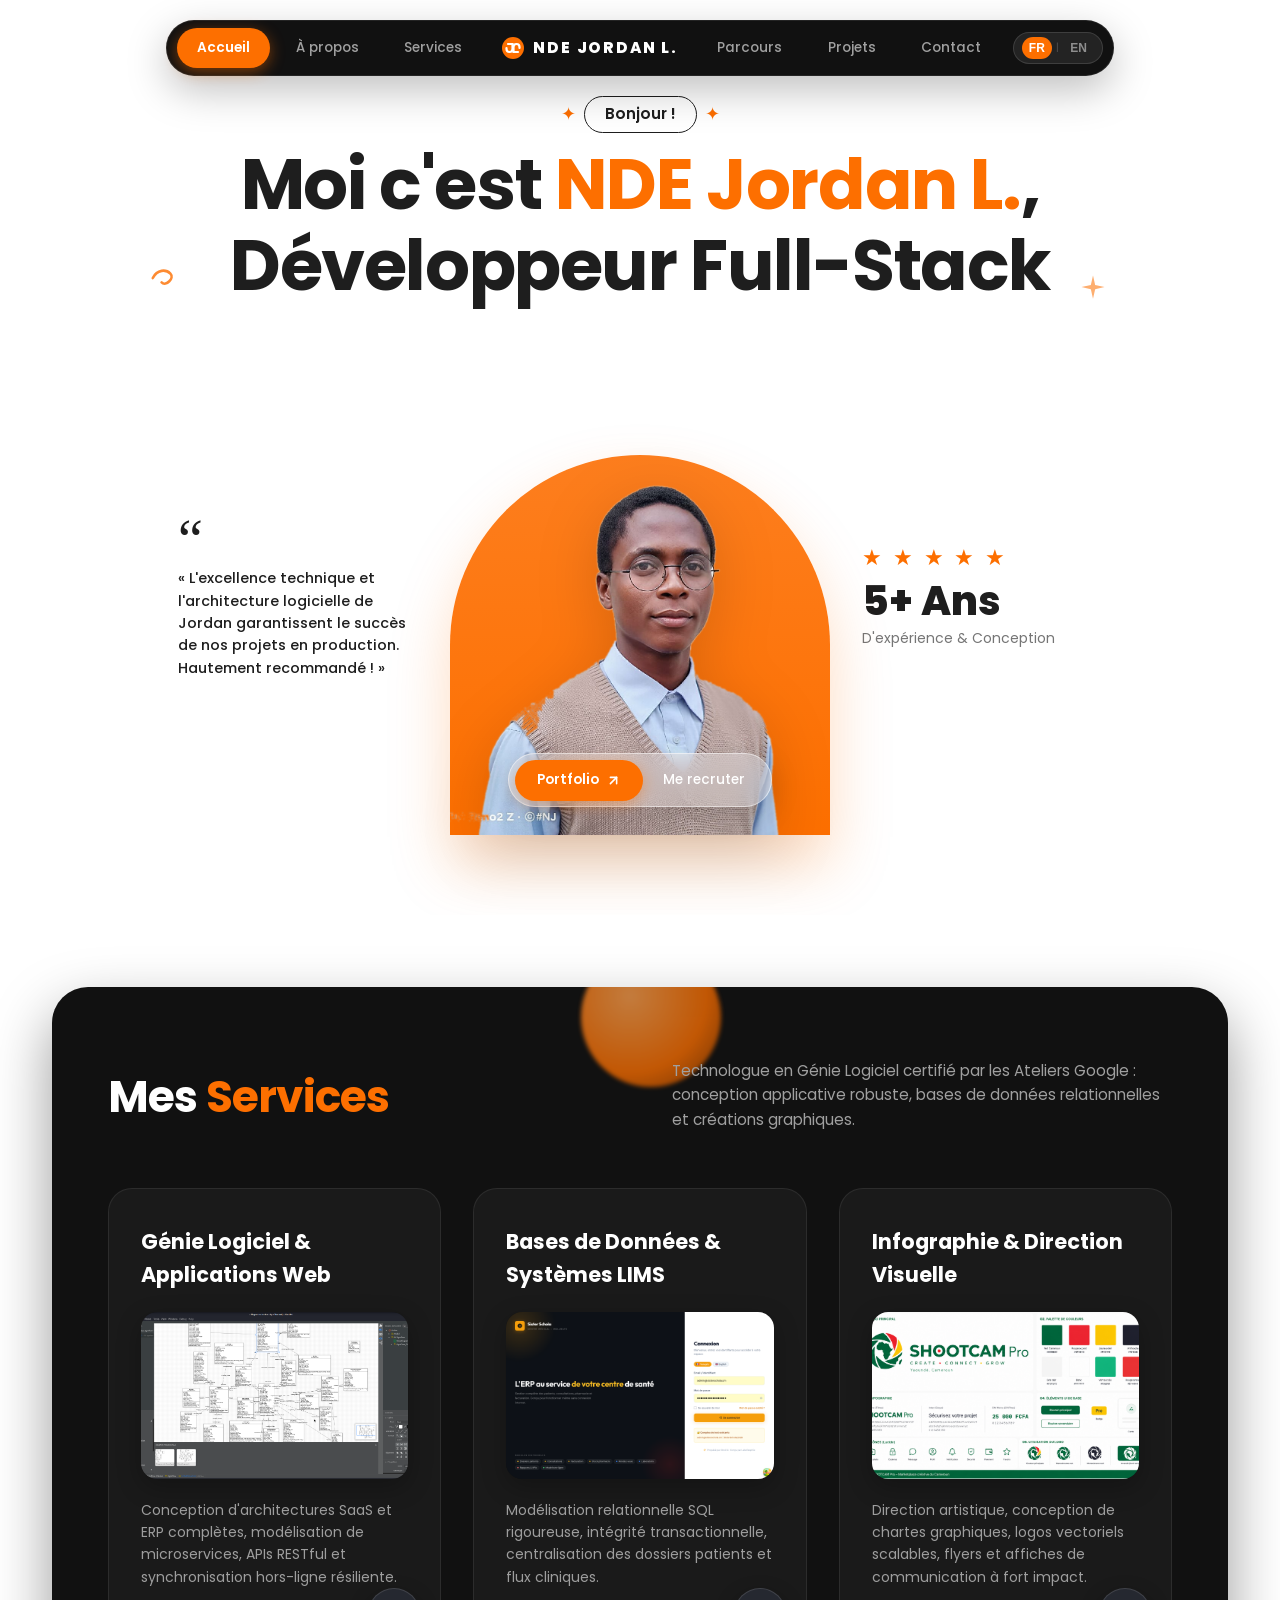
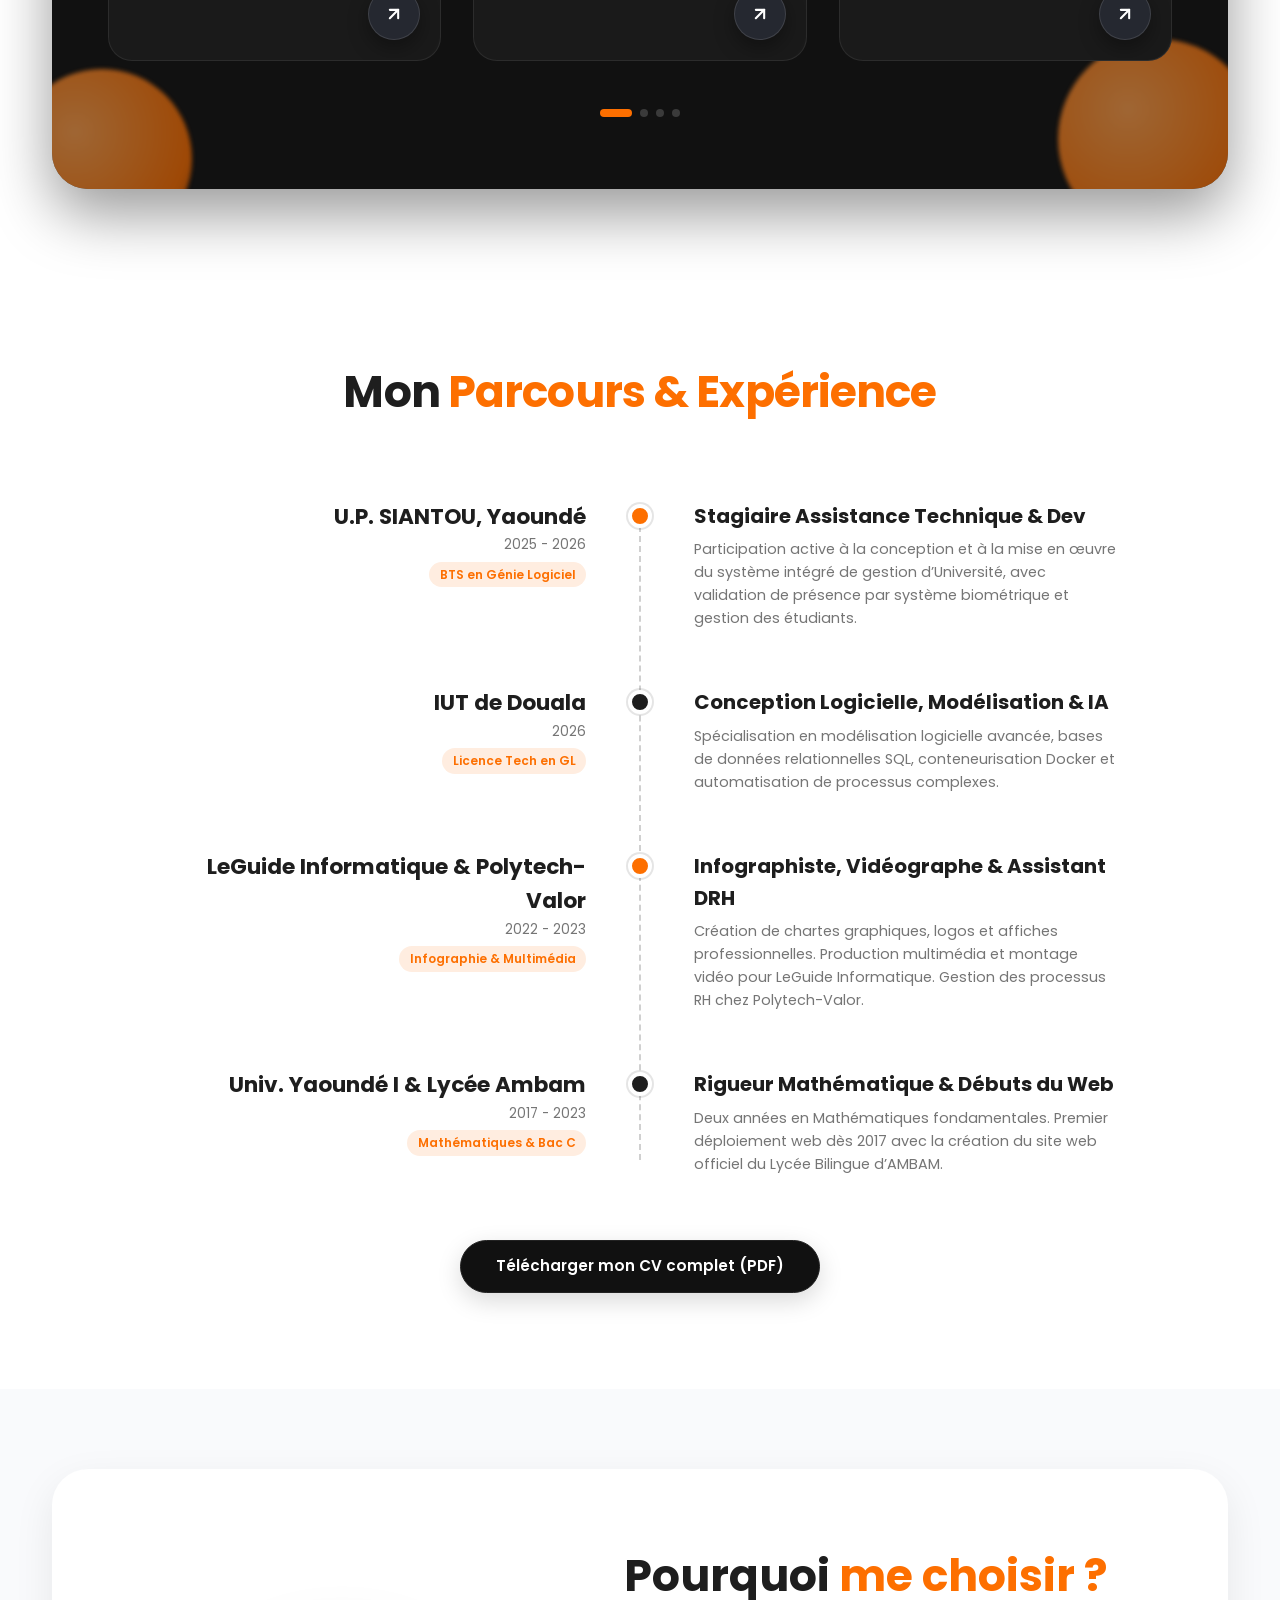
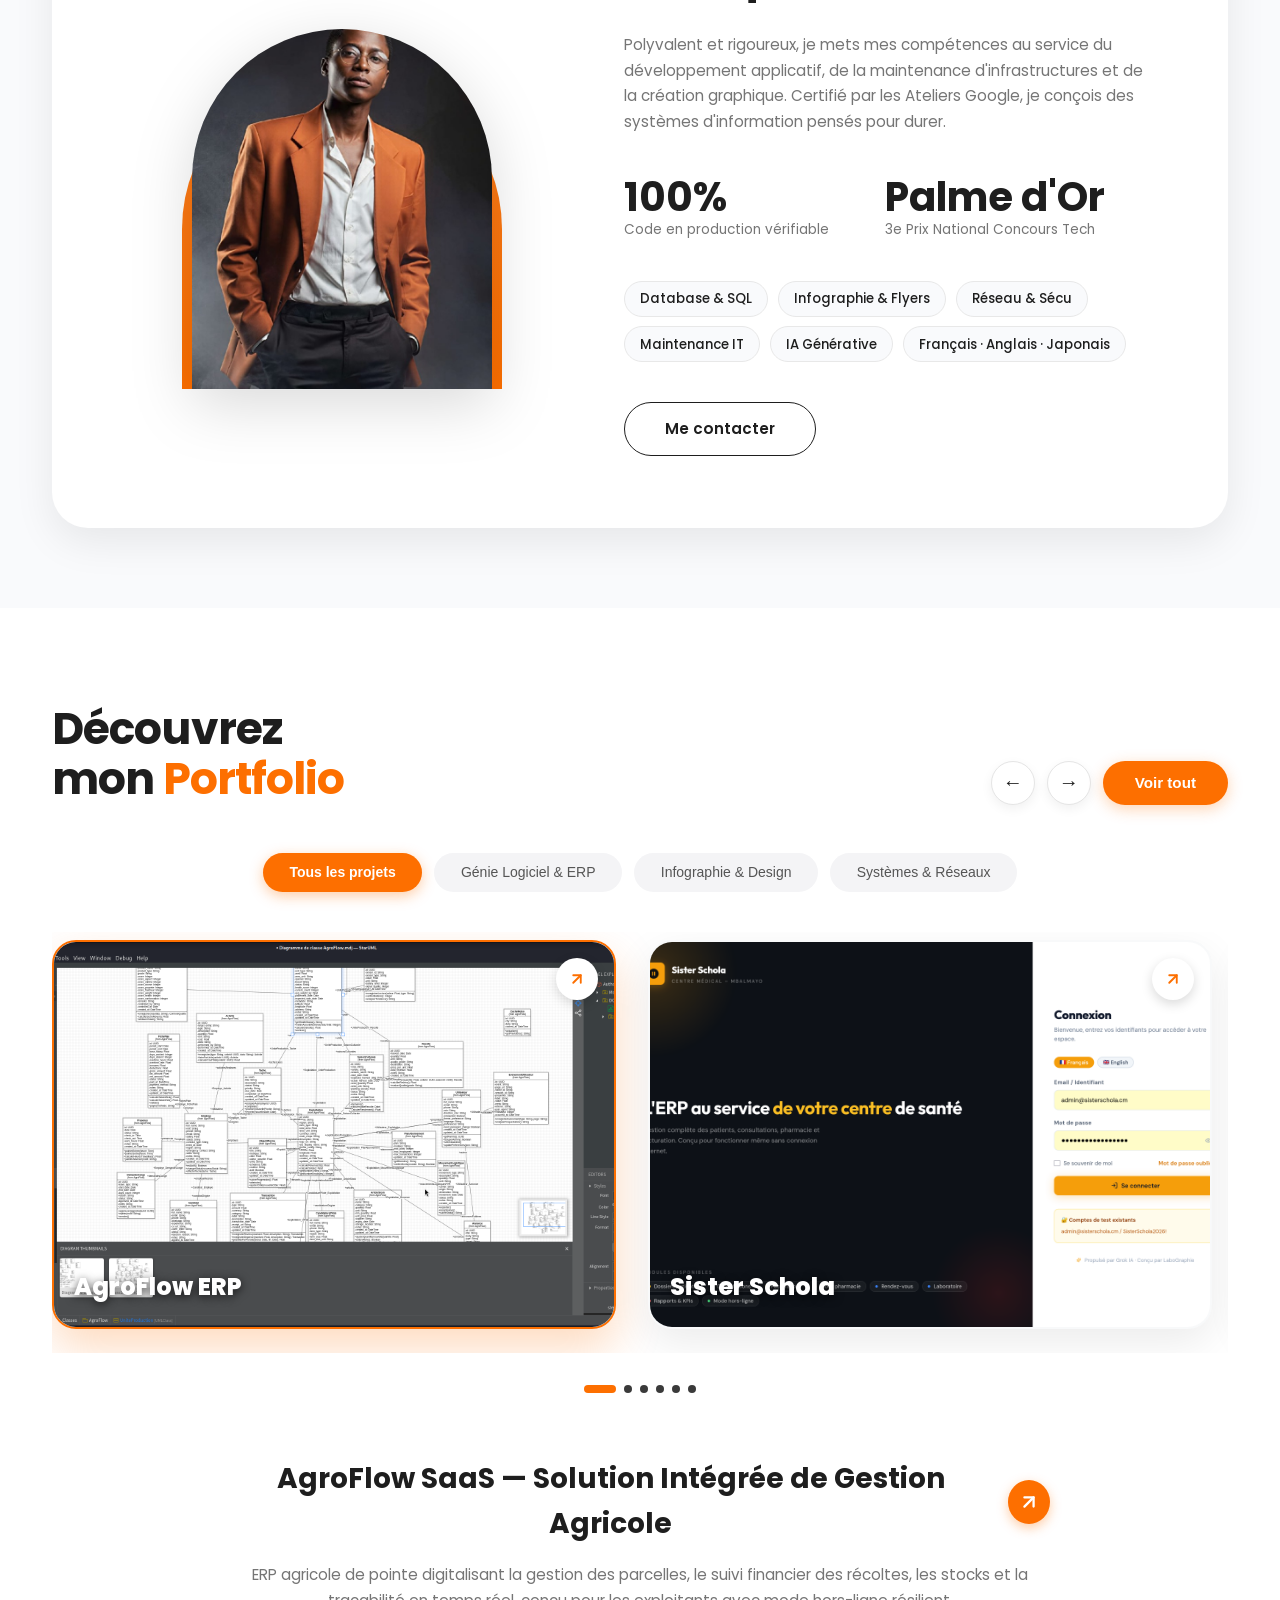
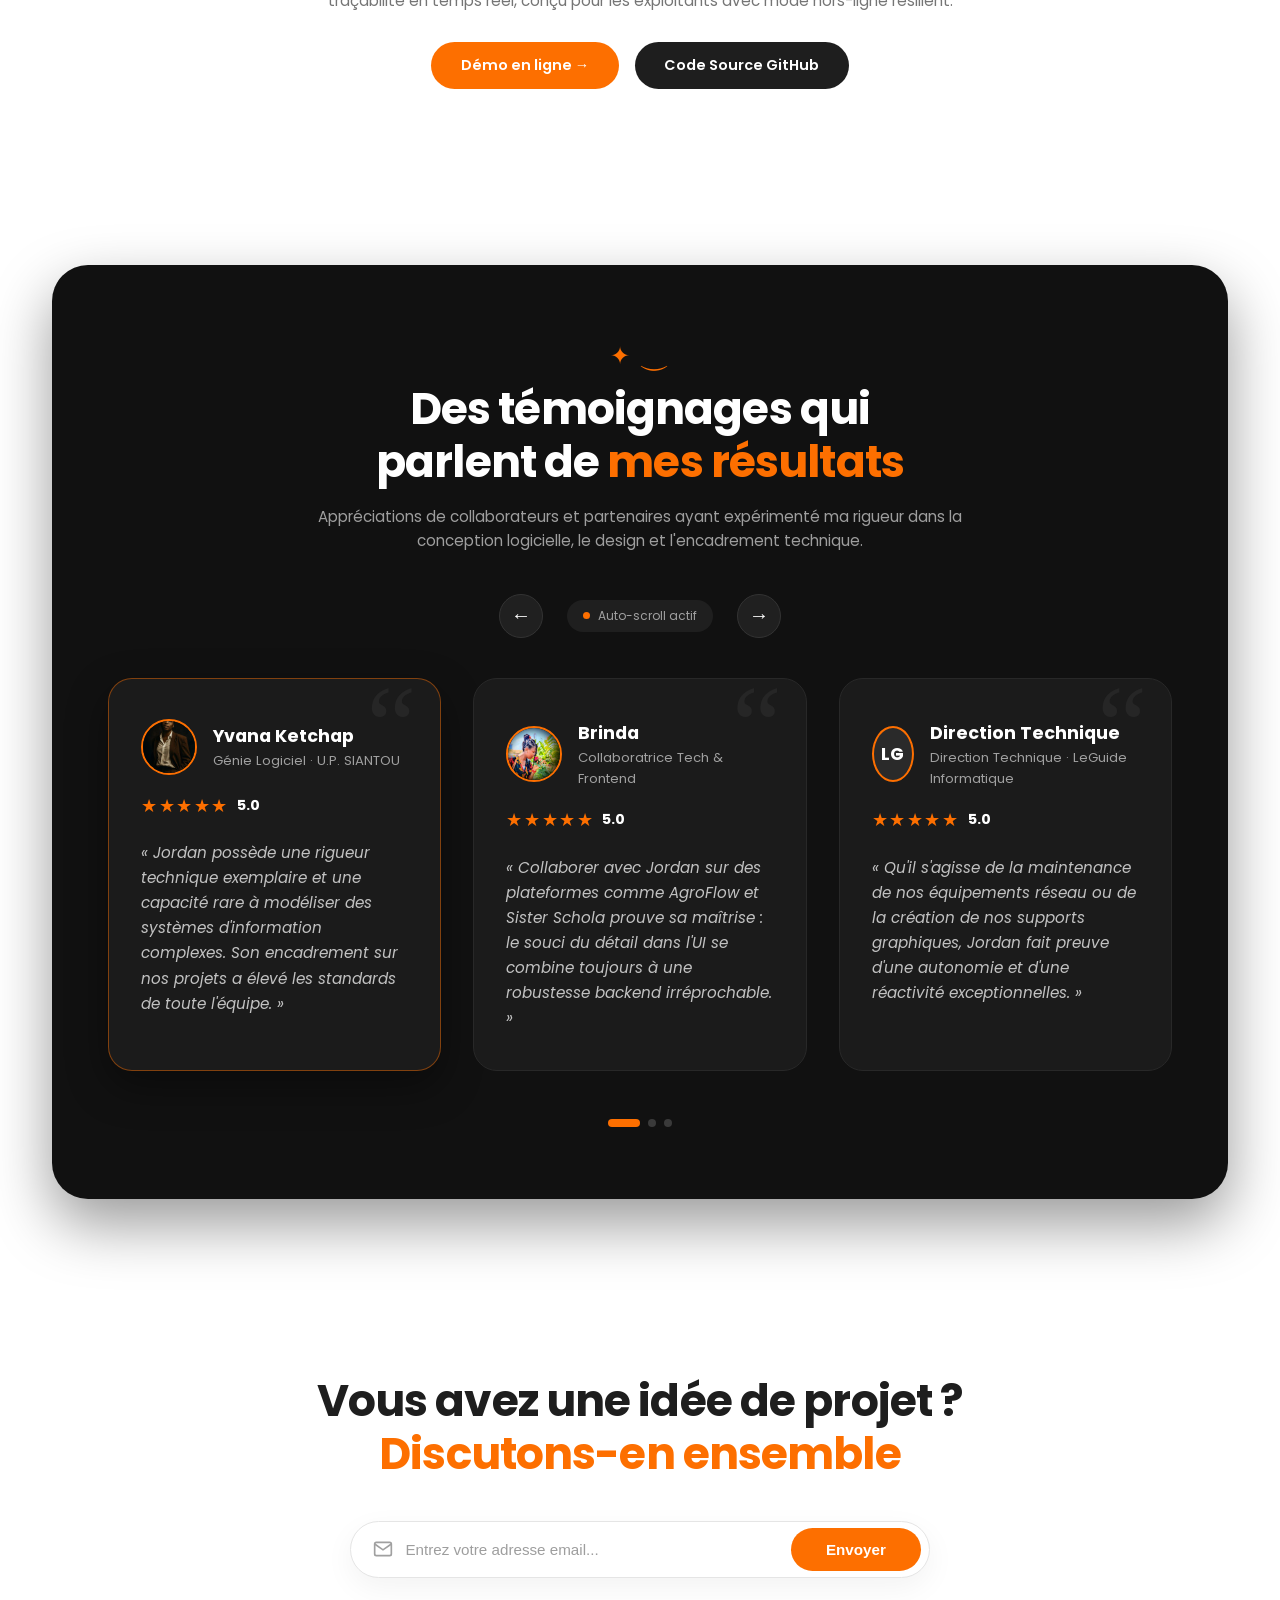
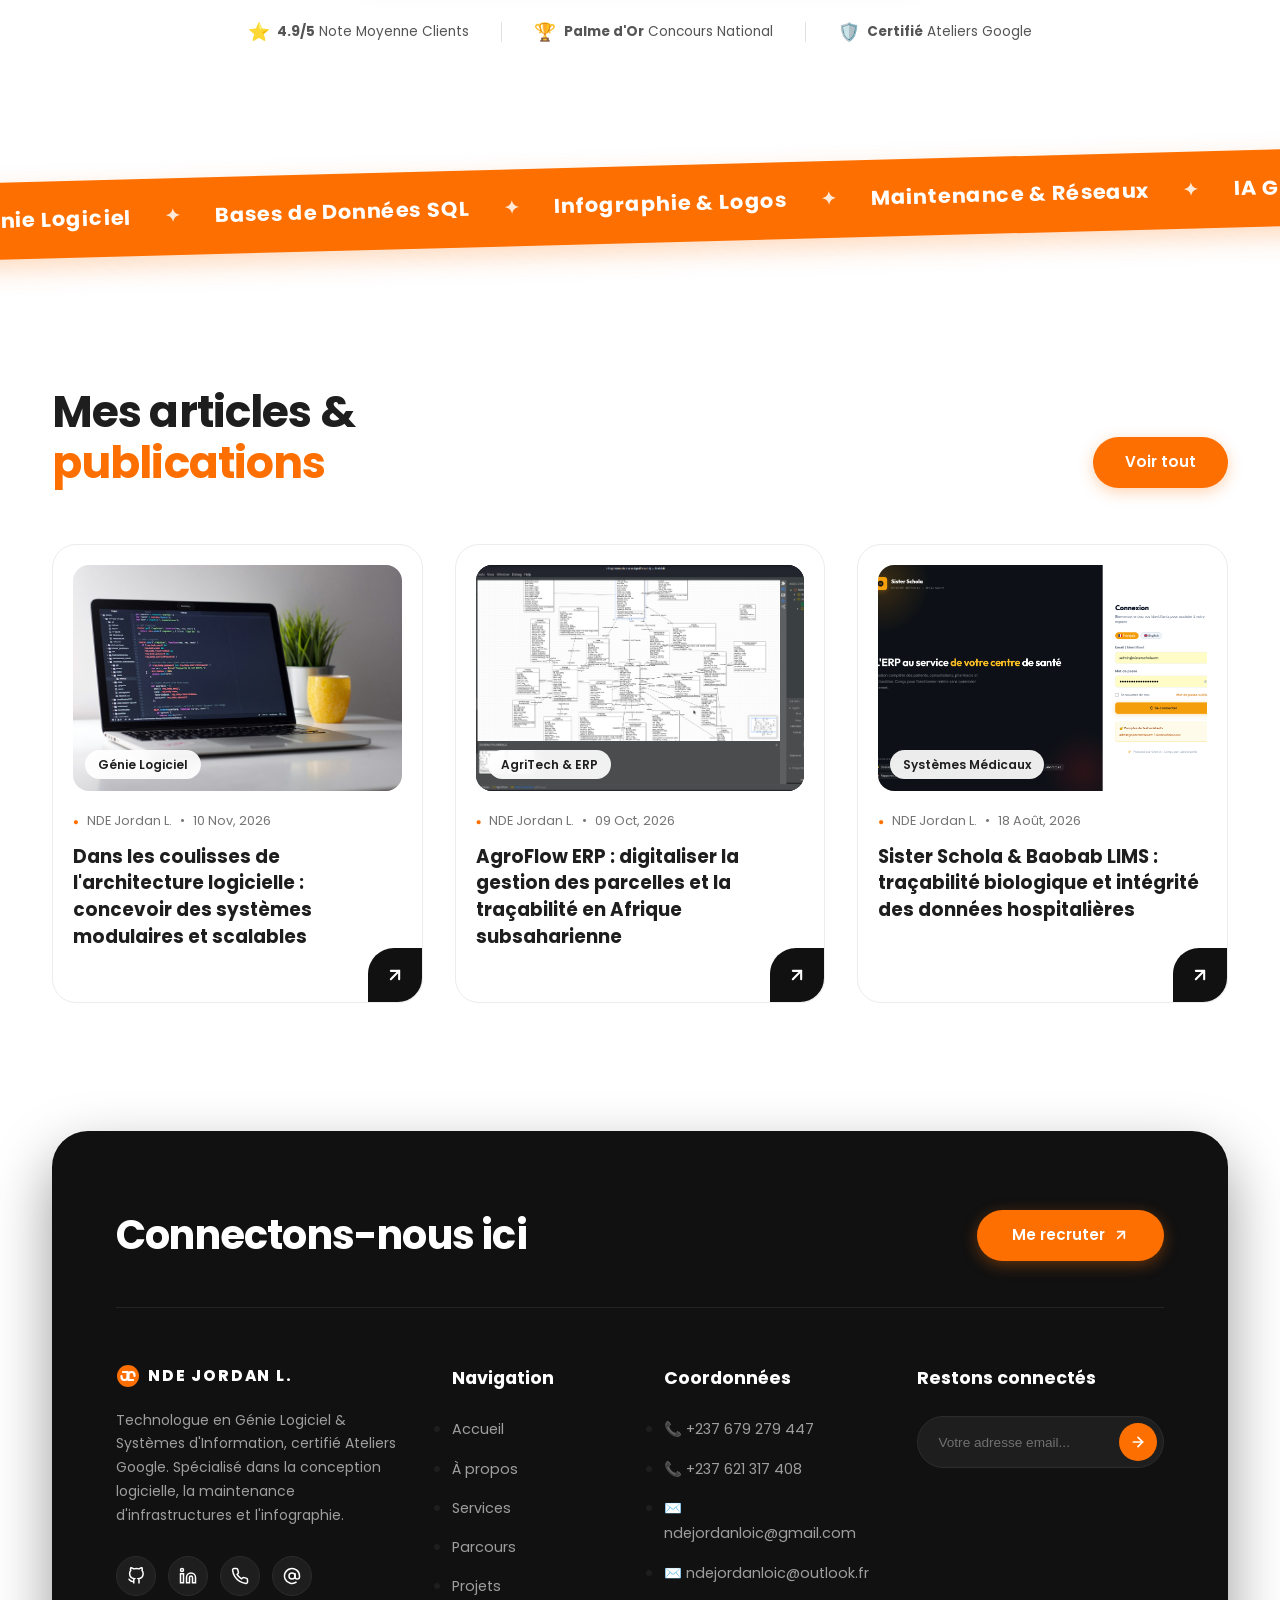
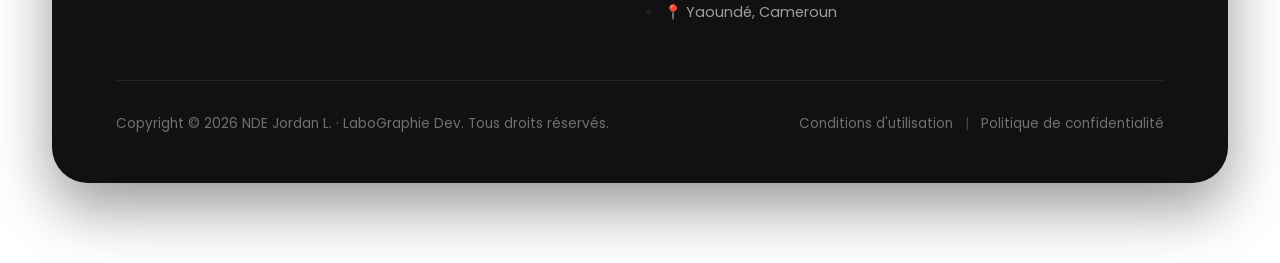
==== commit 6e13bbd2: "fix(fidelity): 1:1 Figma reproduction, dynamic scrollspy navbar, real user images, horizontal portfo" ====
--- a/index.html
+++ b/index.html
@@ -3,11 +3,11 @@
 <head>
   <meta charset="UTF-8">
   <meta name="viewport" content="width=device-width, initial-scale=1.0">
-  <meta name="description" content="Portfolio de NDE Jordan Loïc — Technologue en Génie Logiciel, Développeur Full-Stack, Réseaux & Infographie. Certifié Ateliers Google, lauréat Palme d'Or.">
-  <meta name="author" content="NDE Jordan Loïc">
+  <meta name="description" content="Portfolio de NDE Jordan L. — Technologue en Génie Logiciel, Développeur Full-Stack, Réseaux & Infographie. Certifié Ateliers Google, lauréat Palme d'Or.">
+  <meta name="author" content="NDE Jordan L.">
   <meta name="theme-color" content="#FD6F00">
   
-  <title>NDE Jordan Loïc | Technologue en Génie Logiciel &amp; Développeur Full-Stack</title>
+  <title>NDE Jordan L. | Développeur Full-Stack &amp; Technologue en Génie Logiciel</title>
   
   <!-- Polices Google : Poppins & Inter (Identique au template Figma JCREA) -->
   <link rel="preconnect" href="https://fonts.googleapis.com">
@@ -19,7 +19,7 @@
 <body>
 
   <!-- =========================================================================
-       1. TOP FLOATING PILL NAVBAR (Style JCREA épuré + Logo Pro + Sélecteur FR/EN)
+       1. TOP FLOATING PILL NAVBAR (Figma JCREA 1:1 + Navigation Dynamique)
        ========================================================================= -->
   <header class="header-wrapper">
     <div class="nav-pill-container">
@@ -28,37 +28,27 @@
         <a href="#about" class="nav-item" data-i18n="nav.about">À propos</a>
         <a href="#services" class="nav-item" data-i18n="nav.services">Services</a>
         
-        <!-- Logo central épuré JCREA style -->
-        <a href="#hero" class="nav-logo" aria-label="Accueil Jordan NDE">
+        <!-- Logo central JCREA Style avec nom réel NDE Jordan L. -->
+        <a href="#hero" class="nav-logo" aria-label="Accueil NDE Jordan L.">
           <div class="logo-mark">
-            <svg width="22" height="22" viewBox="0 0 24 24" fill="none">
+            <svg width="24" height="24" viewBox="0 0 24 24" fill="none">
               <circle cx="12" cy="12" r="11" fill="#FD6F00"/>
-              <path d="M8 8h3v5.5a2.5 2.5 0 0 1-5 0V13" stroke="#FFFFFF" stroke-width="2.2" stroke-linecap="round"/>
-              <path d="M16 16h-3v-5.5a2.5 2.5 0 0 1 5 0V11" stroke="#FFFFFF" stroke-width="2.2" stroke-linecap="round"/>
+              <path d="M7 8h4.5v5a3 3 0 0 1-6 0V12" stroke="#FFFFFF" stroke-width="2.2" stroke-linecap="round"/>
+              <path d="M17 16h-4.5v-5a3 3 0 0 1 6 0V12" stroke="#FFFFFF" stroke-width="2.2" stroke-linecap="round"/>
             </svg>
           </div>
-          <span class="logo-text">JORDAN <span class="logo-dot">●</span></span>
+          <span class="logo-text">NDE JORDAN L.</span>
         </a>
 
         <a href="#experience" class="nav-item" data-i18n="nav.resume">Parcours</a>
         <a href="#portfolio" class="nav-item" data-i18n="nav.projects">Projets</a>
         <a href="#contact" class="nav-item" data-i18n="nav.contact">Contact</a>
 
-        <!-- Bouton CTA Téléchargement CV en PDF -->
-        <a href="rsc/CV_NDE_Jordan_Loic.pdf" download="CV_NDE_Jordan_Loic.pdf" class="nav-cv-pill" title="Télécharger mon CV au format PDF">
-          <svg width="14" height="14" viewBox="0 0 24 24" fill="none" stroke="currentColor" stroke-width="2.5" stroke-linecap="round" stroke-linejoin="round">
-            <path d="M21 15v4a2 2 0 0 1-2 2H5a2 2 0 0 1-2-2v-4"></path>
-            <polyline points="7 10 12 15 17 10"></polyline>
-            <line x1="12" y1="15" x2="12" y2="3"></line>
-          </svg>
-          <span>CV PDF</span>
-        </a>
-
-        <!-- Sélecteur Bilingue Cameroun (Français / Anglais) -->
-        <div class="lang-switch-wrap" role="group" aria-label="Choix de la langue">
-          <button class="lang-btn active" data-lang="fr" aria-label="Afficher en Français">FR</button>
+        <!-- Sélecteur Bilingue discret FR / EN -->
+        <div class="lang-switch-wrap" role="group" aria-label="Langue / Language">
+          <button class="lang-btn active" data-lang="fr">FR</button>
           <span class="lang-sep">|</span>
-          <button class="lang-btn" data-lang="en" aria-label="Switch to English">EN</button>
+          <button class="lang-btn" data-lang="en">EN</button>
         </div>
       </nav>
 
@@ -71,27 +61,21 @@
 
   <main>
     <!-- =========================================================================
-         2. HERO SECTION (Reproduction 1:1 Image 1 Figma avec micro-interactions)
+         2. HERO SECTION (Reproduction exacte Image 1 Figma)
          ========================================================================= -->
     <section class="hero-section" id="hero">
       <div class="container hero-container">
         
-        <!-- Badge de statut en direct pulsé -->
-        <div class="live-status-pill reveal-on-scroll">
-          <span class="status-pulse-dot"></span>
-          <span data-i18n="hero.status">Disponible pour missions, dev &amp; opportunités</span>
-        </div>
-
-        <!-- Bulle "Bonjour !" avec étincelles animées -->
-        <div class="hello-bubble-wrap reveal-on-scroll">
+        <!-- Bulle "Bonjour !" avec étincelles Figma -->
+        <div class="hello-bubble-wrap">
           <span class="doodle-sparkle-left">✦</span>
           <div class="hello-bubble" data-i18n="hero.hello">Bonjour !</div>
           <span class="doodle-sparkle-right">✦</span>
         </div>
 
-        <!-- Titre principal -->
-        <h1 class="hero-headline reveal-on-scroll">
-          <span data-i18n="hero.intro">Moi c'est</span> <span class="text-orange">Jordan</span>, <br>
+        <!-- Titre principal sans troncature : NDE Jordan L. -->
+        <h1 class="hero-headline">
+          <span data-i18n="hero.intro">Moi c'est</span> <span class="text-orange">NDE Jordan L.</span>, <br>
           <span data-i18n="hero.role">Développeur Full-Stack</span>
         </h1>
 
@@ -107,8 +91,8 @@
           </svg>
         </div>
 
-        <!-- SCÈNE CENTRALE : DÔME ORANGE + PHOTO DÉTOURÉE + TÉMOIGNAGE + EXPÉRIENCE -->
-        <div class="hero-stage reveal-on-scroll">
+        <!-- SCÈNE CENTRALE FIGMA : DÔME ORANGE + PHOTO DÉTOURÉE + TÉMOIGNAGE + EXPÉRIENCE -->
+        <div class="hero-stage">
           
           <!-- Colonne Gauche : Témoignage d'accroche -->
           <div class="hero-quote-box">
@@ -118,12 +102,12 @@
             </p>
           </div>
 
-          <!-- Centre : Dôme Orange + Photo détourée de Jordan avec micro-interactions 3D -->
+          <!-- Centre : Dôme Orange + Photo détourée de Jordan -->
           <div class="hero-dome-wrapper">
             <div class="orange-dome"></div>
-            <img src="rsc/img/jordan_cutout.png" alt="NDE Jordan Loïc — Technologue en Génie Logiciel" class="hero-person-img" loading="eager">
+            <img src="rsc/img/jordan_cutout.png" alt="NDE Jordan L. — Développeur Full-Stack" class="hero-person-img" loading="eager">
             
-            <!-- Bouton flottant pilule double au bas du dôme (Figma spec exacte) -->
+            <!-- Double bouton pilule flottant sur le dôme (Figma 1:1) -->
             <div class="hero-cta-pill">
               <a href="#portfolio" class="cta-pill-active">
                 <span data-i18n="hero.portfolioBtn">Portfolio</span>
@@ -134,16 +118,6 @@
               </a>
               <a href="#contact" class="cta-pill-ghost" data-i18n="hero.hireBtn">Me recruter</a>
             </div>
-
-            <!-- Bouton rapide téléchargement CV sur le dôme -->
-            <a href="rsc/CV_NDE_Jordan_Loic.pdf" download="CV_NDE_Jordan_Loic.pdf" class="hero-cv-badge" data-i18n-title="hero.cvDownload" title="Télécharger le CV complet en PDF">
-              <svg width="14" height="14" viewBox="0 0 24 24" fill="none" stroke="currentColor" stroke-width="2.5">
-                <path d="M21 15v4a2 2 0 0 1-2 2H5a2 2 0 0 1-2-2v-4"></path>
-                <polyline points="7 10 12 15 17 10"></polyline>
-                <line x1="12" y1="15" x2="12" y2="3"></line>
-              </svg>
-              <span>CV.PDF</span>
-            </a>
           </div>
 
           <!-- Colonne Droite : Étoiles + Années d'expérience du CV -->
@@ -161,11 +135,12 @@
     </section>
 
     <!-- =========================================================================
-         3. SECTION "MES SERVICES" (Image 2 Figma avec encoches incurvées & tilt 3D)
+         3. SECTION "MES SERVICES" (Image 2 Figma)
+         Grand bloc sombre avec sphères 3D, cartes de service et boutons flèches
          ========================================================================= -->
     <section class="services-section" id="services">
       <div class="container">
-        <div class="services-black-card reveal-on-scroll">
+        <div class="services-black-card">
           
           <!-- Sphères 3D décoratives orange -->
           <div class="sphere-deco sphere-top"></div>
@@ -177,23 +152,23 @@
               <span data-i18n="services.titlePre">Mes</span> <span class="text-orange" data-i18n="services.titleOrange">Services</span>
             </h2>
             <p class="services-subtitle" data-i18n="services.sub">
-              Technologue en Génie Logiciel certifié par les Ateliers Google : conception applicative robuste, bases de données, maintenance systèmes &amp; infographie.
+              Technologue en Génie Logiciel certifié par les Ateliers Google : conception applicative robuste, bases de données relationnelles et créations graphiques.
             </p>
           </div>
 
-          <!-- Grille des 3 Cartes de Service avec encoche angulaire Figma -->
+          <!-- Grille des 3 Cartes de Service avec vraies captures -->
           <div class="services-grid">
             
-            <!-- Carte 1 -->
-            <div class="service-card tilt-card" data-service="dev">
+            <!-- Carte 1 : Génie Logiciel & ERP -->
+            <div class="service-card tilt-card">
               <h3 class="service-name" data-i18n="services.s1Title">Génie Logiciel &amp; Applications Web</h3>
               <div class="service-preview-stack">
-                <img src="rsc/img/projets/card_agroflow.png" alt="Développement Web & ERP" class="service-screen-img">
+                <img src="rsc/img/projets/dev/DC_Agroflow.png" alt="AgroFlow ERP" class="service-screen-img">
               </div>
               <p class="service-card-desc" data-i18n="services.s1Desc">
-                Conception d'architectures SaaS et ERP complètes, microservices, APIs RESTful et applications réactives avec synchronisation offline.
-              </p>
-              <a href="#portfolio" class="service-arrow-btn" aria-label="Voir le service Génie Logiciel">
+                Conception d'architectures SaaS et ERP complètes, modélisation de microservices, APIs RESTful et synchronisation hors-ligne résiliente.
+              </p>
+              <a href="#portfolio" class="service-arrow-btn" aria-label="Voir les projets Dev">
                 <svg width="20" height="20" viewBox="0 0 24 24" fill="none" stroke="#FFFFFF" stroke-width="2.5" stroke-linecap="round" stroke-linejoin="round">
                   <line x1="7" y1="17" x2="17" y2="7"></line>
                   <polyline points="7 7 17 7 17 17"></polyline>
@@ -201,16 +176,16 @@
               </a>
             </div>
 
-            <!-- Carte 2 -->
-            <div class="service-card tilt-card" data-service="data">
+            <!-- Carte 2 : Systèmes LIMS & Santé -->
+            <div class="service-card tilt-card">
               <h3 class="service-name" data-i18n="services.s2Title">Bases de Données &amp; Systèmes LIMS</h3>
               <div class="service-preview-stack">
-                <img src="rsc/img/projets/card_acuvera.png" alt="Bases de données & Systèmes" class="service-screen-img">
+                <img src="rsc/img/projets/dev/SisterSholaErp.png" alt="Sister Schola ERP" class="service-screen-img">
               </div>
               <p class="service-card-desc" data-i18n="services.s2Desc">
-                Modélisation relationnelle rigoureuse (SQL/PostgreSQL), traçabilité biologique, intégrité transactionnelle et optimisation de requêtes complexes.
-              </p>
-              <a href="#portfolio" class="service-arrow-btn" aria-label="Voir le service Bases de Données">
+                Modélisation relationnelle SQL rigoureuse, intégrité transactionnelle, centralisation des dossiers patients et flux cliniques.
+              </p>
+              <a href="#portfolio" class="service-arrow-btn" aria-label="Voir les projets Santé">
                 <svg width="20" height="20" viewBox="0 0 24 24" fill="none" stroke="#FFFFFF" stroke-width="2.5" stroke-linecap="round" stroke-linejoin="round">
                   <line x1="7" y1="17" x2="17" y2="7"></line>
                   <polyline points="7 7 17 7 17 17"></polyline>
@@ -218,16 +193,16 @@
               </a>
             </div>
 
-            <!-- Carte 3 -->
-            <div class="service-card tilt-card" data-service="network">
-              <h3 class="service-name" data-i18n="services.s3Title">Maintenance, Réseaux &amp; Infographie</h3>
+            <!-- Carte 3 : Infographie & Design -->
+            <div class="service-card tilt-card">
+              <h3 class="service-name" data-i18n="services.s3Title">Infographie &amp; Direction Visuelle</h3>
               <div class="service-preview-stack">
-                <img src="rsc/img/projets/maintenance_hardware.jpg" alt="Maintenance & Réseaux" class="service-screen-img">
+                <img src="rsc/img/projets/infographie_jordan.png" alt="Créations Infographie Jordan" class="service-screen-img">
               </div>
               <p class="service-card-desc" data-i18n="services.s3Desc">
-                Câblage structuré, baies de brassage, bornes biométriques, dépannage hardware/software et création graphique professionnelle (logos, flyers).
-              </p>
-              <a href="#portfolio" class="service-arrow-btn" aria-label="Voir le service Réseaux & Maintenance">
+                Direction artistique, conception de chartes graphiques, logos vectoriels scalables, flyers et affiches de communication à fort impact.
+              </p>
+              <a href="#portfolio" class="service-arrow-btn" aria-label="Voir les projets Infographie">
                 <svg width="20" height="20" viewBox="0 0 24 24" fill="none" stroke="#FFFFFF" stroke-width="2.5" stroke-linecap="round" stroke-linejoin="round">
                   <line x1="7" y1="17" x2="17" y2="7"></line>
                   <polyline points="7 7 17 7 17 17"></polyline>
@@ -237,11 +212,12 @@
 
           </div>
 
-          <!-- Points de pagination interactifs -->
+          <!-- Points de pagination Figma -->
           <div class="services-dots">
-            <span class="dot-bar active" data-slide="0"></span>
-            <span class="dot-circle" data-slide="1"></span>
-            <span class="dot-circle" data-slide="2"></span>
+            <span class="dot-bar active"></span>
+            <span class="dot-circle"></span>
+            <span class="dot-circle"></span>
+            <span class="dot-circle"></span>
           </div>
 
         </div>
@@ -249,15 +225,15 @@
     </section>
 
     <!-- =========================================================================
-         4. SECTION "MON EXPÉRIENCE & FORMATION" (CV Réel NDE Jordan Loïc)
+         4. SECTION "MON EXPÉRIENCE & FORMATION" (Image 3 Figma + CV réel)
          ========================================================================= -->
     <section class="experience-section" id="experience">
       <div class="container">
-        <h2 class="section-heading-center reveal-on-scroll">
+        <h2 class="section-heading-center">
           <span data-i18n="exp.titlePre">Mon</span> <span class="text-orange" data-i18n="exp.titleOrange">Parcours &amp; Expérience</span>
         </h2>
 
-        <div class="timeline-figma reveal-on-scroll">
+        <div class="timeline-figma">
           <div class="timeline-center-line"></div>
 
           <!-- Expérience 1 : U.P. SIANTOU -->
@@ -325,20 +301,33 @@
           </div>
 
         </div>
+
+        <!-- Bouton unique et naturel pour télécharger le CV en PDF -->
+        <div class="timeline-cv-download-wrap">
+          <a href="rsc/CV_NDE_Jordan_Loic.pdf" download="CV_NDE_Jordan_Loic.pdf" class="btn-timeline-cv" data-i18n="exp.cvBtn">
+            <svg width="20" height="20" viewBox="0 0 24 24" fill="none" stroke="currentColor" stroke-width="2.2" stroke-linecap="round" stroke-linejoin="round">
+              <path d="M21 15v4a2 2 0 0 1-2 2H5a2 2 0 0 1-2-2v-4"></path>
+              <polyline points="7 10 12 15 17 10"></polyline>
+              <line x1="12" y1="15" x2="12" y2="3"></line>
+            </svg>
+            <span>Télécharger mon CV complet (PDF)</span>
+          </a>
+        </div>
+
       </div>
     </section>
 
     <!-- =========================================================================
-         5. SECTION "POURQUOI ME RECRUTER ?" (Image 4 Figma + Téléchargement CV)
+         5. SECTION "POURQUOI ME CHOISIR ?" (Image 4 Figma : Dôme + Stats + Bouton)
          ========================================================================= -->
     <section class="why-section" id="about">
       <div class="container">
-        <div class="why-card reveal-on-scroll">
+        <div class="why-card">
           
           <!-- Côté Gauche : Dôme orange + Photo Jordan en studio -->
           <div class="why-visual">
             <div class="why-dome"></div>
-            <img src="rsc/img/jordan_studio.jpg" alt="Pourquoi me recruter - Jordan NDE" class="why-person-img" loading="lazy">
+            <img src="rsc/img/jordan_studio.jpg" alt="Pourquoi me choisir - NDE Jordan L." class="why-person-img" loading="lazy">
           </div>
 
           <!-- Côté Droit : Contenu texte & Métriques du CV -->
@@ -347,7 +336,7 @@
               <span data-i18n="why.titlePre">Pourquoi</span> <span class="text-orange" data-i18n="why.titleOrange">me choisir ?</span>
             </h2>
             <p class="why-text" data-i18n="why.text">
-              Polyvalent et rigoureux, je mets mes compétences au service du développement, de la maintenance d'infrastructures et de la création visuelle. Certifié par les Ateliers Google, je conçois des systèmes d'information pensés pour durer.
+              Polyvalent et rigoureux, je mets mes compétences au service du développement applicatif, de la maintenance d'infrastructures et de la création graphique. Certifié par les Ateliers Google, je conçois des systèmes d'information pensés pour durer.
             </p>
 
             <div class="why-metrics-grid">
@@ -371,17 +360,9 @@
               <span class="skill-pill">Français · Anglais · Japonais</span>
             </div>
 
-            <!-- Double boutons d'action : Contact + Téléchargement CV PDF -->
+            <!-- Bouton contour Figma 1:1 -->
             <div class="why-btn-wrap">
               <a href="#contact" class="btn-hire-outline" data-i18n="why.contactBtn">Me contacter</a>
-              <a href="rsc/CV_NDE_Jordan_Loic.pdf" download="CV_NDE_Jordan_Loic.pdf" class="btn-cv-download-orange" data-i18n="why.downloadCvBtn">
-                <svg width="18" height="18" viewBox="0 0 24 24" fill="none" stroke="currentColor" stroke-width="2.2">
-                  <path d="M21 15v4a2 2 0 0 1-2 2H5a2 2 0 0 1-2-2v-4"></path>
-                  <polyline points="7 10 12 15 17 10"></polyline>
-                  <line x1="12" y1="15" x2="12" y2="3"></line>
-                </svg>
-                <span>Télécharger mon CV (PDF)</span>
-              </a>
             </div>
           </div>
 
@@ -390,114 +371,121 @@
     </section>
 
     <!-- =========================================================================
-         6. SECTION "DÉCOUVREZ MON PORTFOLIO" (Enrichie : Dev, Infographie, Maintenance)
+         6. SECTION "DÉCOUVREZ MON PORTFOLIO" (Image 5 Figma : VRAI Carrousel Glissant)
          ========================================================================= -->
     <section class="portfolio-section" id="portfolio">
       <div class="container">
         
-        <div class="portfolio-top-bar reveal-on-scroll">
+        <div class="portfolio-top-bar">
           <h2 class="portfolio-heading">
             <span data-i18n="portfolio.headPre">Découvrez</span> <br>
             <span data-i18n="portfolio.headSub">mon</span> <span class="text-orange" data-i18n="portfolio.headOrange">Portfolio</span>
           </h2>
-          <button class="btn-see-all" id="btnToggleAllProjects" data-i18n="portfolio.seeAll">Voir tout</button>
-        </div>
-
-        <!-- Pilules de tags de filtres : Dev, Infographie, Maintenance, Tous -->
-        <div class="portfolio-tags-pill-row reveal-on-scroll">
+          
+          <div class="portfolio-nav-buttons">
+            <button class="carousel-arrow-btn" id="btnPortfolioPrev" aria-label="Projet précédent">&larr;</button>
+            <button class="carousel-arrow-btn" id="btnPortfolioNext" aria-label="Projet suivant">&rarr;</button>
+            <button class="btn-see-all" id="btnToggleAllProjects" data-i18n="portfolio.seeAll">Voir tout</button>
+          </div>
+        </div>
+
+        <!-- Filtres par catégories -->
+        <div class="portfolio-tags-pill-row">
           <button class="tag-pill active" data-filter="all" data-i18n="portfolio.tabAll">Tous les projets</button>
           <button class="tag-pill" data-filter="dev" data-i18n="portfolio.tabDev">Génie Logiciel &amp; ERP</button>
-          <button class="tag-pill" data-filter="infographie" data-i18n="portfolio.tabDesign">Infographie &amp; Logos</button>
-          <button class="tag-pill" data-filter="maintenance" data-i18n="portfolio.tabMaintenance">Maintenance &amp; Réseaux</button>
-        </div>
-
-        <!-- Carrousel de cartes de projets (Figma style avec marque et flèche) -->
-        <div class="portfolio-carousel reveal-on-scroll" id="portfolioTrack">
-          
-          <!-- Carte 1 : AgroFlow SaaS (Dev) -->
-          <div class="portfolio-card active" data-cat="dev" data-index="0">
-            <div class="portfolio-card-img-wrap">
-              <img src="rsc/img/projets/card_agroflow.png" alt="AgroFlow SaaS" class="portfolio-main-img">
-              <div class="card-brand-overlay">AgroFlow SaaS</div>
-              <a href="https://agroflowerp.vercel.app" target="_blank" rel="noopener noreferrer" class="card-corner-arrow" aria-label="Visiter AgroFlow">
-                <svg width="18" height="18" viewBox="0 0 24 24" fill="none" stroke="#FD6F00" stroke-width="2.5" stroke-linecap="round" stroke-linejoin="round">
-                  <line x1="7" y1="17" x2="17" y2="7"></line>
-                  <polyline points="7 7 17 7 17 17"></polyline>
-                </svg>
-              </a>
-            </div>
-          </div>
-
-          <!-- Carte 2 : Sister Schola ERP (Dev) -->
-          <div class="portfolio-card" data-cat="dev" data-index="1">
-            <div class="portfolio-card-img-wrap">
-              <img src="rsc/img/projets/card_acuvera.png" alt="Sister Schola ERP" class="portfolio-main-img">
-              <div class="card-brand-overlay">Sister Schola</div>
-              <a href="https://acuvera-clinical.vercel.app" target="_blank" rel="noopener noreferrer" class="card-corner-arrow" aria-label="Visiter Sister Schola">
-                <svg width="18" height="18" viewBox="0 0 24 24" fill="none" stroke="#FD6F00" stroke-width="2.5" stroke-linecap="round" stroke-linejoin="round">
-                  <line x1="7" y1="17" x2="17" y2="7"></line>
-                  <polyline points="7 7 17 7 17 17"></polyline>
-                </svg>
-              </a>
-            </div>
-          </div>
-
-          <!-- Carte 3 : Infographie & Branding LeGuide (Design) -->
-          <div class="portfolio-card" data-cat="infographie" data-index="2">
-            <div class="portfolio-card-img-wrap">
-              <img src="rsc/img/projets/infographie_branding.jpg" alt="Identité Visuelle & Logos" class="portfolio-main-img">
-              <div class="card-brand-overlay">Branding &amp; Logos</div>
-              <button class="card-corner-arrow btn-zoom-img" data-img="rsc/img/projets/infographie_branding.jpg" aria-label="Agrandir">
-                <svg width="18" height="18" viewBox="0 0 24 24" fill="none" stroke="#FD6F00" stroke-width="2.5" stroke-linecap="round" stroke-linejoin="round">
-                  <line x1="7" y1="17" x2="17" y2="7"></line>
-                  <polyline points="7 7 17 7 17 17"></polyline>
-                </svg>
-              </button>
-            </div>
-          </div>
-
-          <!-- Carte 4 : Flyers & Affiches de Communication (Design) -->
-          <div class="portfolio-card" data-cat="infographie" data-index="3">
-            <div class="portfolio-card-img-wrap">
-              <img src="rsc/img/projets/infographie_flyer.jpg" alt="Flyers & Affiches Événementielles" class="portfolio-main-img">
-              <div class="card-brand-overlay">Flyers &amp; Affiches</div>
-              <button class="card-corner-arrow btn-zoom-img" data-img="rsc/img/projets/infographie_flyer.jpg" aria-label="Agrandir">
-                <svg width="18" height="18" viewBox="0 0 24 24" fill="none" stroke="#FD6F00" stroke-width="2.5" stroke-linecap="round" stroke-linejoin="round">
-                  <line x1="7" y1="17" x2="17" y2="7"></line>
-                  <polyline points="7 7 17 7 17 17"></polyline>
-                </svg>
-              </button>
-            </div>
-          </div>
-
-          <!-- Carte 5 : Infrastructure Réseau & Baie de Brassage (Maintenance) -->
-          <div class="portfolio-card" data-cat="maintenance" data-index="4">
-            <div class="portfolio-card-img-wrap">
-              <img src="rsc/img/projets/reseau_datacenter.jpg" alt="Infrastructure Réseau U.P. Siantou" class="portfolio-main-img">
-              <div class="card-brand-overlay">Réseau &amp; Câblage</div>
-              <button class="card-corner-arrow btn-zoom-img" data-img="rsc/img/projets/reseau_datacenter.jpg" aria-label="Agrandir">
-                <svg width="18" height="18" viewBox="0 0 24 24" fill="none" stroke="#FD6F00" stroke-width="2.5" stroke-linecap="round" stroke-linejoin="round">
-                  <line x1="7" y1="17" x2="17" y2="7"></line>
-                  <polyline points="7 7 17 7 17 17"></polyline>
-                </svg>
-              </button>
-            </div>
-          </div>
-
-          <!-- Carte 6 : Maintenance Systèmes & Bornes Biométriques (Maintenance) -->
-          <div class="portfolio-card" data-cat="maintenance" data-index="5">
-            <div class="portfolio-card-img-wrap">
-              <img src="rsc/img/projets/maintenance_hardware.jpg" alt="Maintenance Matériel & Bornes Biométriques" class="portfolio-main-img">
-              <div class="card-brand-overlay">Maintenance &amp; Bio</div>
-              <button class="card-corner-arrow btn-zoom-img" data-img="rsc/img/projets/maintenance_hardware.jpg" aria-label="Agrandir">
-                <svg width="18" height="18" viewBox="0 0 24 24" fill="none" stroke="#FD6F00" stroke-width="2.5" stroke-linecap="round" stroke-linejoin="round">
-                  <line x1="7" y1="17" x2="17" y2="7"></line>
-                  <polyline points="7 7 17 7 17 17"></polyline>
-                </svg>
-              </button>
-            </div>
-          </div>
-
+          <button class="tag-pill" data-filter="infographie" data-i18n="portfolio.tabDesign">Infographie &amp; Design</button>
+          <button class="tag-pill" data-filter="systems" data-i18n="portfolio.tabSystems">Systèmes &amp; Réseaux</button>
+        </div>
+
+        <!-- CARROUSEL D'IMAGES À DÉFILEMENT HORIZONTAL FLUIDE -->
+        <div class="portfolio-slider-container">
+          <div class="portfolio-carousel-track" id="portfolioTrack">
+            
+            <!-- Carte 1 : AgroFlow SaaS ERP (Dev) -->
+            <div class="portfolio-card active" data-cat="dev" data-index="0">
+              <div class="portfolio-card-img-wrap">
+                <img src="rsc/img/projets/dev/DC_Agroflow.png" alt="AgroFlow ERP" class="portfolio-main-img">
+                <div class="card-brand-overlay">AgroFlow ERP</div>
+                <a href="https://agroflowerp.vercel.app" target="_blank" rel="noopener noreferrer" class="card-corner-arrow" aria-label="Visiter AgroFlow">
+                  <svg width="18" height="18" viewBox="0 0 24 24" fill="none" stroke="#FD6F00" stroke-width="2.5" stroke-linecap="round" stroke-linejoin="round">
+                    <line x1="7" y1="17" x2="17" y2="7"></line>
+                    <polyline points="7 7 17 7 17 17"></polyline>
+                  </svg>
+                </a>
+              </div>
+            </div>
+
+            <!-- Carte 2 : Sister Schola ERP (Dev) -->
+            <div class="portfolio-card" data-cat="dev" data-index="1">
+              <div class="portfolio-card-img-wrap">
+                <img src="rsc/img/projets/dev/SisterSholaErp.png" alt="Sister Schola ERP" class="portfolio-main-img">
+                <div class="card-brand-overlay">Sister Schola</div>
+                <a href="https://acuvera-clinical.vercel.app" target="_blank" rel="noopener noreferrer" class="card-corner-arrow" aria-label="Visiter Sister Schola">
+                  <svg width="18" height="18" viewBox="0 0 24 24" fill="none" stroke="#FD6F00" stroke-width="2.5" stroke-linecap="round" stroke-linejoin="round">
+                    <line x1="7" y1="17" x2="17" y2="7"></line>
+                    <polyline points="7 7 17 7 17 17"></polyline>
+                  </svg>
+                </a>
+              </div>
+            </div>
+
+            <!-- Carte 3 : Infographie & Affiches Jordan (Infographie) -->
+            <div class="portfolio-card" data-cat="infographie" data-index="2">
+              <div class="portfolio-card-img-wrap">
+                <img src="rsc/img/projets/infographie_jordan.png" alt="Créations Infographie Jordan" class="portfolio-main-img">
+                <div class="card-brand-overlay">Infographie &amp; Art</div>
+                <button class="card-corner-arrow btn-zoom-img" data-img="rsc/img/projets/infographie_jordan.png" aria-label="Agrandir">
+                  <svg width="18" height="18" viewBox="0 0 24 24" fill="none" stroke="#FD6F00" stroke-width="2.5" stroke-linecap="round" stroke-linejoin="round">
+                    <line x1="7" y1="17" x2="17" y2="7"></line>
+                    <polyline points="7 7 17 7 17 17"></polyline>
+                  </svg>
+                </button>
+              </div>
+            </div>
+
+            <!-- Carte 4 : LaboGraphie Web (Dev) -->
+            <div class="portfolio-card" data-cat="dev" data-index="3">
+              <div class="portfolio-card-img-wrap">
+                <img src="rsc/img/projets/dev/LaboGraphie-web.png" alt="LaboGraphie Web Platform" class="portfolio-main-img">
+                <div class="card-brand-overlay">LaboGraphie Web</div>
+                <a href="https://portfolio-edii.vercel.app" target="_blank" rel="noopener noreferrer" class="card-corner-arrow" aria-label="Visiter LaboGraphie">
+                  <svg width="18" height="18" viewBox="0 0 24 24" fill="none" stroke="#FD6F00" stroke-width="2.5" stroke-linecap="round" stroke-linejoin="round">
+                    <line x1="7" y1="17" x2="17" y2="7"></line>
+                    <polyline points="7 7 17 7 17 17"></polyline>
+                  </svg>
+                </a>
+              </div>
+            </div>
+
+            <!-- Carte 5 : Consultant IT & Sister Schola (Systèmes) -->
+            <div class="portfolio-card" data-cat="systems" data-index="4">
+              <div class="portfolio-card-img-wrap">
+                <img src="rsc/img/projets/consultant IT/consultation-sisterShola.png" alt="Consultant IT & Audit Système" class="portfolio-main-img">
+                <div class="card-brand-overlay">Consultant IT</div>
+                <button class="card-corner-arrow btn-zoom-img" data-img="rsc/img/projets/consultant IT/consultation-sisterShola.png" aria-label="Agrandir">
+                  <svg width="18" height="18" viewBox="0 0 24 24" fill="none" stroke="#FD6F00" stroke-width="2.5" stroke-linecap="round" stroke-linejoin="round">
+                    <line x1="7" y1="17" x2="17" y2="7"></line>
+                    <polyline points="7 7 17 7 17 17"></polyline>
+                  </svg>
+                </button>
+              </div>
+            </div>
+
+            <!-- Carte 6 : Cartographie Projet & Architecture (Dev) -->
+            <div class="portfolio-card" data-cat="dev" data-index="5">
+              <div class="portfolio-card-img-wrap">
+                <img src="rsc/img/projets/dev/labographie-rpoject-map.png" alt="Architecture & Map Projet" class="portfolio-main-img">
+                <div class="card-brand-overlay">Architecture SI</div>
+                <button class="card-corner-arrow btn-zoom-img" data-img="rsc/img/projets/dev/labographie-rpoject-map.png" aria-label="Agrandir">
+                  <svg width="18" height="18" viewBox="0 0 24 24" fill="none" stroke="#FD6F00" stroke-width="2.5" stroke-linecap="round" stroke-linejoin="round">
+                    <line x1="7" y1="17" x2="17" y2="7"></line>
+                    <polyline points="7 7 17 7 17 17"></polyline>
+                  </svg>
+                </button>
+              </div>
+            </div>
+
+          </div>
         </div>
 
         <!-- Indicateurs de carrousel cliquables -->
@@ -538,11 +526,11 @@
     </section>
 
     <!-- =========================================================================
-         7. SECTION TÉMOIGNAGES (Auto-Play fluide + Défilement vertical/horizontal)
+         7. SECTION TÉMOIGNAGES (Image 6 Figma : Auto-Play & Glissement Fluide)
          ========================================================================= -->
     <section class="testimonials-section" id="testimonials">
       <div class="container">
-        <div class="testimonials-black-card reveal-on-scroll">
+        <div class="testimonials-black-card">
           
           <div class="testi-header">
             <div class="testi-badge-doodle">
@@ -558,7 +546,7 @@
             </p>
           </div>
 
-          <!-- Contrôles du défilement automatique & boutons flèches -->
+          <!-- Contrôles du défilement automatique -->
           <div class="testi-controls-row">
             <button class="testi-nav-btn" id="btnTestiPrev" aria-label="Témoignage précédent">&larr;</button>
             <div class="testi-autoplay-indicator" id="testiAutoplayStatus" title="Défilement automatique actif">
@@ -568,7 +556,7 @@
             <button class="testi-nav-btn" id="btnTestiNext" aria-label="Témoignage suivant">&rarr;</button>
           </div>
 
-          <!-- Conteneur avec défilement vertical/horizontal fluide -->
+          <!-- Piste de défilement des témoignages -->
           <div class="testimonials-slider-track" id="testiTrack">
             
             <!-- Carte 1 : Yvana Ketchap -->
@@ -609,7 +597,7 @@
               </p>
             </div>
 
-            <!-- Carte 3 : Encadrement LeGuide Informatique -->
+            <!-- Carte 3 : Direction Technique LeGuide Informatique -->
             <div class="testi-card" data-testi="2">
               <div class="quote-bg-glyph">“</div>
               <div class="testi-user-row">
@@ -642,17 +630,17 @@
     </section>
 
     <!-- =========================================================================
-         8. SECTION "UN PROJET EN TÊTE ? DISCUTONS-EN" (Image 6)
+         8. SECTION "UN PROJET EN TÊTE ? DISCUTONS-EN" (Image 6 Figma)
          ========================================================================= -->
     <section class="discuss-section">
-      <div class="container discuss-container reveal-on-scroll">
+      <div class="container discuss-container">
         
         <h2 class="discuss-headline">
           <span data-i18n="discuss.headPre">Vous avez une idée de projet ?</span> <br>
           <span class="text-orange" data-i18n="discuss.headOrange">Discutons-en ensemble</span>
         </h2>
 
-        <!-- Pilule de souscription / contact direct -->
+        <!-- Pilule de souscription / contact direct Figma 1:1 -->
         <form class="discuss-pill-form" onsubmit="event.preventDefault(); window.location.href='mailto:ndejordanloic@gmail.com?subject=Idée de Projet&body=Bonjour Jordan,';">
           <div class="pill-input-icon">
             <svg width="20" height="20" viewBox="0 0 24 24" fill="none" stroke="#A0A0A0" stroke-width="2">
@@ -686,7 +674,7 @@
     </section>
 
     <!-- =========================================================================
-         9. BANNER MARQUEE ORANGE INCLINÉ (Image 6)
+         9. BANNER MARQUEE ORANGE INCLINÉ (Image 6 Figma)
          ========================================================================= -->
     <section class="marquee-ribbon-section">
       <div class="marquee-ribbon-track">
@@ -714,12 +702,12 @@
     </section>
 
     <!-- =========================================================================
-         10. SECTION "ARTICLES & PUBLICATIONS" (Image 7)
+         10. SECTION "ARTICLES & PUBLICATIONS" (Image 7 Figma)
          ========================================================================= -->
     <section class="blog-section" id="blog">
       <div class="container">
         
-        <div class="blog-top-bar reveal-on-scroll">
+        <div class="blog-top-bar">
           <h2 class="blog-heading">
             <span data-i18n="blog.headPre">Mes articles &amp;</span> <br>
             <span class="text-orange" data-i18n="blog.headOrange">publications</span>
@@ -727,7 +715,7 @@
           <a href="https://github.com/Nadroj-ciol" target="_blank" rel="noopener noreferrer" class="btn-see-all" data-i18n="portfolio.seeAll">Voir tout</a>
         </div>
 
-        <div class="blog-grid reveal-on-scroll">
+        <div class="blog-grid">
           
           <!-- Article 1 -->
           <article class="blog-card">
@@ -737,7 +725,7 @@
             </div>
             <div class="blog-meta-row">
               <span class="blog-dot-orange">●</span>
-              <span class="blog-author">Jordan NDE</span>
+              <span class="blog-author">NDE Jordan L.</span>
               <span class="blog-sep">•</span>
               <span class="blog-date">10 Nov, 2026</span>
             </div>
@@ -755,12 +743,12 @@
           <!-- Article 2 -->
           <article class="blog-card">
             <div class="blog-img-wrap">
-              <img src="rsc/img/blog_agritech.jpg" alt="AgroFlow & ERP" class="blog-img" loading="lazy">
+              <img src="rsc/img/projets/dev/DC_Agroflow.png" alt="AgroFlow & ERP" class="blog-img" loading="lazy">
               <span class="blog-tag-pill" data-i18n="blog.a2Tag">AgriTech &amp; ERP</span>
             </div>
             <div class="blog-meta-row">
               <span class="blog-dot-orange">●</span>
-              <span class="blog-author">Jordan NDE</span>
+              <span class="blog-author">NDE Jordan L.</span>
               <span class="blog-sep">•</span>
               <span class="blog-date">09 Oct, 2026</span>
             </div>
@@ -778,12 +766,12 @@
           <!-- Article 3 -->
           <article class="blog-card">
             <div class="blog-img-wrap">
-              <img src="rsc/img/blog_lims.jpg" alt="Santé & LIMS" class="blog-img" loading="lazy">
+              <img src="rsc/img/projets/dev/SisterSholaErp.png" alt="Santé & LIMS" class="blog-img" loading="lazy">
               <span class="blog-tag-pill" data-i18n="blog.a3Tag">Systèmes Médicaux</span>
             </div>
             <div class="blog-meta-row">
               <span class="blog-dot-orange">●</span>
-              <span class="blog-author">Jordan NDE</span>
+              <span class="blog-author">NDE Jordan L.</span>
               <span class="blog-sep">•</span>
               <span class="blog-date">18 Août, 2026</span>
             </div>
@@ -807,7 +795,7 @@
          ========================================================================= -->
     <section class="connect-footer-section" id="contact">
       <div class="container">
-        <div class="footer-dark-card reveal-on-scroll">
+        <div class="footer-dark-card">
           
           <!-- Haut de carte : Titre + Bouton Me Recruter -->
           <div class="footer-top-header">
@@ -830,13 +818,13 @@
             <div class="footer-col col-brand">
               <div class="footer-logo">
                 <div class="logo-mark">
-                  <svg width="22" height="22" viewBox="0 0 24 24" fill="none">
+                  <svg width="24" height="24" viewBox="0 0 24 24" fill="none">
                     <circle cx="12" cy="12" r="11" fill="#FD6F00"/>
-                    <path d="M8 8h3v5.5a2.5 2.5 0 0 1-5 0V13" stroke="#FFFFFF" stroke-width="2.2" stroke-linecap="round"/>
-                    <path d="M16 16h-3v-5.5a2.5 2.5 0 0 1 5 0V11" stroke="#FFFFFF" stroke-width="2.2" stroke-linecap="round"/>
+                    <path d="M7 8h4.5v5a3 3 0 0 1-6 0V12" stroke="#FFFFFF" stroke-width="2.2" stroke-linecap="round"/>
+                    <path d="M17 16h-4.5v-5a3 3 0 0 1 6 0V12" stroke="#FFFFFF" stroke-width="2.2" stroke-linecap="round"/>
                   </svg>
                 </div>
-                <span class="logo-text">JORDAN <span class="logo-dot">●</span></span>
+                <span class="logo-text">NDE JORDAN L.</span>
               </div>
               <p class="footer-brand-desc" data-i18n="footer.bio">
                 Technologue en Génie Logiciel &amp; Systèmes d'Information, certifié Ateliers Google. Spécialisé dans la conception logicielle, la maintenance d'infrastructures et l'infographie.
@@ -866,7 +854,6 @@
                 <li><a href="#services" data-i18n="nav.services">Services</a></li>
                 <li><a href="#experience" data-i18n="nav.resume">Parcours &amp; CV</a></li>
                 <li><a href="#portfolio" data-i18n="nav.projects">Projets</a></li>
-                <li><a href="rsc/CV_NDE_Jordan_Loic.pdf" download="CV_NDE_Jordan_Loic.pdf" class="text-orange" data-i18n="footer.cvLink">📄 Télécharger CV (PDF)</a></li>
               </ul>
             </div>
 
@@ -902,7 +889,7 @@
 
           <!-- Barre inférieure de copyright -->
           <div class="footer-card-bottom">
-            <p class="footer-copyright" data-i18n="footer.copyright">Copyright &copy; 2026 NDE Jordan Loïc · LaboGraphie Dev. Tous droits réservés.</p>
+            <p class="footer-copyright" data-i18n="footer.copyright">Copyright &copy; 2026 NDE Jordan L. · LaboGraphie Dev. Tous droits réservés.</p>
             <div class="footer-legal-links">
               <a href="#hero" data-i18n="footer.terms">Conditions d'utilisation</a>
               <span class="sep">|</span>
--- a/css/style.css
+++ b/css/style.css
@@ -1,6 +1,5 @@
 /* ==========================================================================
    STYLE.CSS — REPRODUCTION FIDÈLE DU DESIGN FIGMA "JCREA / PORTFOLIO 5+"
-   Avec Motion Design & Micro-interactions dignes de Framer Motion
    Palette Figma exacte :
    - Blanc de fond : #FFFFFF & #F8F9FB
    - Accent Orange Signature : #FD6F00 (Orange vif JCREA)
@@ -25,14 +24,11 @@
 }
 
 :root {
-  /* Couleurs exactes du design Figma */
   --figma-orange: #FD6F00;
   --figma-orange-hover: #E56300;
   --figma-orange-light: #FFEDE0;
-  --figma-orange-dome: #FD6F00;
   --figma-dark: #111111;
   --figma-dark-card: #1B1B1B;
-  --figma-dark-surface: #222222;
   --figma-pill-bg: #111111;
   --figma-text-dark: #1E1E1E;
   --figma-text-muted: #757575;
@@ -40,23 +36,18 @@
   --figma-bg-page: #FFFFFF;
   --figma-bg-subtle: #F9FAFC;
   --figma-border: #E8E8E8;
-  --figma-border-dark: #2A2A2A;
-
-  /* Typographie */
+
   --font-main: 'Poppins', -apple-system, BlinkMacSystemFont, "Segoe UI", Roboto, sans-serif;
   --font-text: 'Inter', var(--font-main);
 
-  /* Rayons de courbure caractéristiques Figma */
   --radius-pill: 9999px;
   --radius-card-lg: 36px;
   --radius-card-md: 24px;
   --radius-card-sm: 16px;
 
-  /* Easing curves style Framer Motion */
   --ease-spring: cubic-bezier(0.34, 1.56, 0.64, 1);
   --ease-smooth: cubic-bezier(0.16, 1, 0.3, 1);
 
-  /* Ombres */
   --shadow-dome: 0 30px 60px rgba(253, 111, 0, 0.25);
   --shadow-card: 0 14px 40px rgba(0, 0, 0, 0.08);
   --shadow-dark-card: 0 25px 60px rgba(0, 0, 0, 0.4);
@@ -95,8 +86,7 @@
 }
 
 /* --------------------------------------------------------------------------
-   2. TOP FLOATING PILL NAVBAR
-   Barre noire flottante avec Logo épuré, Switcher FR/EN & Bouton CV
+   2. TOP FLOATING PILL NAVBAR (Figma 1:1)
    -------------------------------------------------------------------------- */
 .header-wrapper {
   position: sticky;
@@ -116,7 +106,7 @@
 .nav-pill {
   display: flex;
   align-items: center;
-  gap: 0.4rem;
+  gap: 0.35rem;
   background-color: var(--figma-pill-bg);
   padding: 0.45rem 0.65rem;
   border-radius: var(--radius-pill);
@@ -132,23 +122,23 @@
   font-weight: 500;
   padding: 0.55rem 1.25rem;
   border-radius: var(--radius-pill);
-  transition: all 0.25s var(--ease-spring);
+  transition: all 0.3s var(--ease-spring);
   white-space: nowrap;
+  cursor: pointer;
 }
 
 .nav-item:hover {
   color: #FFFFFF;
-  transform: translateY(-1px);
 }
 
 .nav-item.active {
-  background-color: var(--figma-orange);
-  color: #FFFFFF;
+  background-color: var(--figma-orange) !important;
+  color: #FFFFFF !important;
   font-weight: 600;
-  box-shadow: 0 4px 15px rgba(253, 111, 0, 0.4);
-}
-
-/* Logo propre et élégant */
+  box-shadow: 0 4px 15px rgba(253, 111, 0, 0.45);
+}
+
+/* Logo central Figma Style */
 .nav-logo {
   display: flex;
   align-items: center;
@@ -168,42 +158,13 @@
 }
 
 .logo-text {
-  font-size: 1rem;
+  font-size: 0.95rem;
   font-weight: 800;
   letter-spacing: 0.12em;
   color: #FFFFFF;
 }
 
-.logo-dot {
-  color: var(--figma-orange);
-  font-size: 0.65rem;
-  margin-left: 2px;
-}
-
-/* Bouton CV dans la Navbar */
-.nav-cv-pill {
-  display: inline-flex;
-  align-items: center;
-  gap: 0.35rem;
-  background: rgba(253, 111, 0, 0.15);
-  border: 1px solid rgba(253, 111, 0, 0.4);
-  color: #FFFFFF;
-  font-size: 0.75rem;
-  font-weight: 700;
-  padding: 0.45rem 0.85rem;
-  border-radius: var(--radius-pill);
-  transition: all 0.25s var(--ease-spring);
-  margin-left: 0.3rem;
-}
-
-.nav-cv-pill:hover {
-  background: var(--figma-orange);
-  color: #FFFFFF;
-  box-shadow: 0 4px 14px rgba(253, 111, 0, 0.4);
-  transform: scale(1.05);
-}
-
-/* Sélecteur de langue bilingue FR/EN */
+/* Sélecteur Bilingue discret */
 .lang-switch-wrap {
   display: inline-flex;
   align-items: center;
@@ -257,7 +218,7 @@
 }
 
 /* --------------------------------------------------------------------------
-   3. HERO SECTION (Image 1 Figma + Micro-interactions)
+   3. HERO SECTION (Image 1 Figma)
    -------------------------------------------------------------------------- */
 .hero-section {
   padding-top: 2.5rem;
@@ -273,43 +234,6 @@
   align-items: center;
   text-align: center;
   position: relative;
-}
-
-/* Badge statut "Disponible" avec radar pulsé */
-.live-status-pill {
-  display: inline-flex;
-  align-items: center;
-  gap: 0.6rem;
-  background: #F4F5F7;
-  border: 1px solid #E2E4E9;
-  border-radius: var(--radius-pill);
-  padding: 0.4rem 1.25rem;
-  font-size: 0.825rem;
-  font-weight: 600;
-  color: #2D3139;
-  margin-bottom: 1.25rem;
-}
-
-.status-pulse-dot {
-  width: 8px;
-  height: 8px;
-  border-radius: 50%;
-  background: #10B981;
-  position: relative;
-}
-
-.status-pulse-dot::after {
-  content: '';
-  position: absolute;
-  inset: -4px;
-  border-radius: 50%;
-  background: rgba(16, 185, 129, 0.45);
-  animation: radar-pulse 2s infinite ease-out;
-}
-
-@keyframes radar-pulse {
-  0% { transform: scale(0.8); opacity: 1; }
-  100% { transform: scale(2.4); opacity: 0; }
 }
 
 .hello-bubble-wrap {
@@ -358,7 +282,6 @@
   opacity: 0.7;
 }
 
-/* Zone de scène centrale */
 .hero-stage {
   display: flex;
   align-items: center;
@@ -369,7 +292,6 @@
   margin-top: 1rem;
 }
 
-/* Colonne Gauche : Témoignage */
 .hero-quote-box {
   width: 260px;
   text-align: left;
@@ -392,7 +314,6 @@
   line-height: 1.55;
 }
 
-/* Dôme central orange */
 .hero-dome-wrapper {
   position: relative;
   width: 380px;
@@ -400,7 +321,6 @@
   display: flex;
   justify-content: center;
   align-items: flex-end;
-  cursor: pointer;
 }
 
 .orange-dome {
@@ -427,7 +347,6 @@
   filter: drop-shadow(0 15px 30px rgba(0, 0, 0, 0.15));
 }
 
-/* Bouton pilule flottant sur le dôme (Figma spec exacte) */
 .hero-cta-pill {
   position: absolute;
   bottom: 1.75rem;
@@ -473,35 +392,6 @@
   color: #FFE6D2;
 }
 
-/* Badge de téléchargement direct du CV sur le dôme */
-.hero-cv-badge {
-  position: absolute;
-  top: 1.5rem;
-  right: 1rem;
-  z-index: 4;
-  display: inline-flex;
-  align-items: center;
-  gap: 0.4rem;
-  background: rgba(17, 17, 17, 0.85);
-  backdrop-filter: blur(10px);
-  color: #FFFFFF;
-  font-size: 0.75rem;
-  font-weight: 700;
-  padding: 0.45rem 0.85rem;
-  border-radius: var(--radius-pill);
-  border: 1px solid rgba(255, 255, 255, 0.25);
-  box-shadow: 0 8px 20px rgba(0,0,0,0.25);
-  transition: all 0.3s var(--ease-spring);
-}
-
-.hero-cv-badge:hover {
-  background: #FFFFFF;
-  color: #111111;
-  transform: scale(1.1) translateY(-2px);
-  box-shadow: 0 12px 25px rgba(0,0,0,0.3);
-}
-
-/* Boîte Expérience à droite */
 .hero-experience-box {
   width: 260px;
   text-align: left;
@@ -530,7 +420,6 @@
 
 /* --------------------------------------------------------------------------
    4. SECTION "MY SERVICES" (Image 2 Figma)
-   Grand container sombre #111111 avec encoches angulaires & boutons flèches
    -------------------------------------------------------------------------- */
 .services-section {
   padding: 4.5rem 0;
@@ -546,7 +435,6 @@
   box-shadow: var(--shadow-dark-card);
 }
 
-/* Sphères 3D fluides */
 .sphere-deco {
   position: absolute;
   border-radius: 50%;
@@ -613,7 +501,6 @@
   z-index: 2;
 }
 
-/* Cartes de service sombres avec encoche arrondie Figma */
 .service-card {
   background: #1A1A1A;
   border-radius: var(--radius-card-md);
@@ -668,7 +555,6 @@
   margin-bottom: 2rem;
 }
 
-/* Bouton flèche dans cercle sombre en bas à droite */
 .service-arrow-btn {
   position: absolute;
   bottom: 1.25rem;
@@ -691,7 +577,6 @@
   box-shadow: 0 8px 25px rgba(253, 111, 0, 0.5);
 }
 
-/* Points de pagination */
 .services-dots {
   display: flex;
   justify-content: center;
@@ -707,7 +592,6 @@
   height: 8px;
   background: var(--figma-orange);
   border-radius: var(--radius-pill);
-  transition: all 0.3s ease;
 }
 
 .dot-circle {
@@ -715,7 +599,6 @@
   height: 8px;
   background: #3A3A3A;
   border-radius: 50%;
-  transition: all 0.3s ease;
 }
 
 /* --------------------------------------------------------------------------
@@ -831,8 +714,36 @@
   line-height: 1.6;
 }
 
+.timeline-cv-download-wrap {
+  display: flex;
+  justify-content: center;
+  margin-top: 4rem;
+}
+
+.btn-timeline-cv {
+  display: inline-flex;
+  align-items: center;
+  gap: 0.6rem;
+  background: #111111;
+  color: #FFFFFF;
+  font-weight: 600;
+  font-size: 0.95rem;
+  padding: 0.85rem 2.2rem;
+  border-radius: var(--radius-pill);
+  border: 1.5px solid #222222;
+  box-shadow: 0 8px 24px rgba(0,0,0,0.15);
+  transition: all 0.3s var(--ease-spring);
+}
+
+.btn-timeline-cv:hover {
+  background: var(--figma-orange);
+  border-color: var(--figma-orange);
+  transform: translateY(-2px);
+  box-shadow: 0 12px 30px rgba(253, 111, 0, 0.4);
+}
+
 /* --------------------------------------------------------------------------
-   6. SECTION "WHY HIRE ME?" (Image 4 Figma + Téléchargement CV)
+   6. SECTION "WHY HIRE ME?" (Image 4 Figma)
    -------------------------------------------------------------------------- */
 .why-section {
   padding: 5rem 0;
@@ -944,11 +855,10 @@
   display: flex;
   align-items: center;
   gap: 1.25rem;
-  flex-wrap: wrap;
 }
 
 .btn-hire-outline {
-  padding: 0.85rem 2.25rem;
+  padding: 0.85rem 2.5rem;
   border: 1.5px solid #1E1E1E;
   border-radius: var(--radius-pill);
   font-size: 0.95rem;
@@ -964,28 +874,8 @@
   transform: translateY(-2px);
 }
 
-.btn-cv-download-orange {
-  display: inline-flex;
-  align-items: center;
-  gap: 0.5rem;
-  background: var(--figma-orange);
-  color: #FFFFFF;
-  padding: 0.85rem 2rem;
-  border-radius: var(--radius-pill);
-  font-size: 0.95rem;
-  font-weight: 600;
-  box-shadow: 0 6px 20px rgba(253, 111, 0, 0.35);
-  transition: all 0.25s var(--ease-spring);
-}
-
-.btn-cv-download-orange:hover {
-  background: var(--figma-orange-hover);
-  transform: translateY(-2px);
-  box-shadow: 0 10px 25px rgba(253, 111, 0, 0.45);
-}
-
 /* --------------------------------------------------------------------------
-   7. SECTION "LETS HAVE A LOOK AT MY PORTFOLIO" (Image 5 Figma)
+   7. SECTION "LETS HAVE A LOOK AT MY PORTFOLIO" (Image 5 Figma : VRAI Carrousel)
    -------------------------------------------------------------------------- */
 .portfolio-section {
   padding: 6rem 0;
@@ -997,6 +887,8 @@
   justify-content: space-between;
   align-items: flex-end;
   margin-bottom: 3rem;
+  flex-wrap: wrap;
+  gap: 1.5rem;
 }
 
 .portfolio-heading {
@@ -1007,6 +899,35 @@
   letter-spacing: -0.02em;
 }
 
+.portfolio-nav-buttons {
+  display: flex;
+  align-items: center;
+  gap: 0.75rem;
+}
+
+.carousel-arrow-btn {
+  width: 44px;
+  height: 44px;
+  border-radius: 50%;
+  background: #FFFFFF;
+  border: 1.5px solid #E5E5E5;
+  color: #1E1E1E;
+  font-size: 1.25rem;
+  display: flex;
+  align-items: center;
+  justify-content: center;
+  cursor: pointer;
+  transition: all 0.25s var(--ease-spring);
+  box-shadow: 0 4px 12px rgba(0,0,0,0.06);
+}
+
+.carousel-arrow-btn:hover {
+  background: var(--figma-orange);
+  border-color: var(--figma-orange);
+  color: #FFFFFF;
+  transform: scale(1.1);
+}
+
 .btn-see-all {
   background: var(--figma-orange);
   color: #FFFFFF;
@@ -1025,13 +946,12 @@
   transform: translateY(-2px);
 }
 
-/* Pilules de filtres sous carrousel */
 .portfolio-tags-pill-row {
   display: flex;
   justify-content: center;
   flex-wrap: wrap;
   gap: 0.75rem;
-  margin-bottom: 3rem;
+  margin-bottom: 2.5rem;
 }
 
 .tag-pill {
@@ -1049,7 +969,6 @@
 .tag-pill:hover {
   background: #EAEAEF;
   color: #1E1E1E;
-  transform: translateY(-1px);
 }
 
 .tag-pill.active {
@@ -1059,15 +978,33 @@
   box-shadow: 0 4px 14px rgba(253, 111, 0, 0.35);
 }
 
-/* Grille carrousel */
-.portfolio-carousel {
-  display: grid;
-  grid-template-columns: repeat(3, 1fr);
+/* CARROUSEL GLISSANT HORIZONTALEMENT FIGMA STYLE */
+.portfolio-slider-container {
+  position: relative;
+  width: 100%;
+  overflow: hidden;
+  margin-bottom: 2rem;
+}
+
+.portfolio-carousel-track {
+  display: flex;
   gap: 2rem;
-  margin-bottom: 2.5rem;
+  overflow-x: auto;
+  scroll-snap-type: x mandatory;
+  scroll-behavior: smooth;
+  -webkit-overflow-scrolling: touch;
+  padding: 0.5rem 0.5rem 1.5rem 0.5rem;
+  scrollbar-width: none;
+}
+
+.portfolio-carousel-track::-webkit-scrollbar {
+  display: none;
 }
 
 .portfolio-card {
+  flex: 0 0 calc(50% - 1rem); /* 2 cartes visibles par vue comme la capture Figma 5 */
+  min-width: 360px;
+  scroll-snap-align: start;
   border-radius: var(--radius-card-md);
   overflow: hidden;
   background: #F8F9FA;
@@ -1075,6 +1012,13 @@
   transition: transform 0.35s var(--ease-spring), box-shadow 0.35s ease, border-color 0.35s ease;
   cursor: pointer;
   border: 2px solid transparent;
+}
+
+@media (max-width: 900px) {
+  .portfolio-card {
+    flex: 0 0 88%;
+    min-width: 280px;
+  }
 }
 
 .portfolio-card:hover {
@@ -1136,7 +1080,6 @@
   transform: scale(1.15) rotate(15deg);
 }
 
-/* Indicateurs de carrousel */
 .portfolio-dots {
   display: flex;
   justify-content: center;
@@ -1149,7 +1092,6 @@
   cursor: pointer;
 }
 
-/* Détail du projet actif */
 .active-project-detail {
   max-width: 820px;
   margin: 0 auto;
@@ -1232,7 +1174,7 @@
 }
 
 /* --------------------------------------------------------------------------
-   8. SECTION TESTIMONIALS (Image 6 Figma + Défilement Automatique)
+   8. SECTION TESTIMONIALS (Image 6 Figma)
    -------------------------------------------------------------------------- */
 .testimonials-section {
   padding: 5rem 0;
@@ -1287,7 +1229,6 @@
   line-height: 1.6;
 }
 
-/* Contrôles du défilement automatique */
 .testi-controls-row {
   display: flex;
   align-items: center;
@@ -1338,17 +1279,11 @@
   animation: pulse-dot 1.8s infinite;
 }
 
-.testi-autoplay-indicator.paused .testi-pulse-indicator {
-  background: #777777;
-  animation: none;
-}
-
 @keyframes pulse-dot {
   0%, 100% { opacity: 0.5; transform: scale(0.9); }
   50% { opacity: 1; transform: scale(1.2); }
 }
 
-/* Grille de cartes d'avis */
 .testimonials-slider-track {
   display: grid;
   grid-template-columns: repeat(3, 1fr);
@@ -1942,7 +1877,7 @@
 }
 
 /* --------------------------------------------------------------------------
-   13. LIGHTBOX MODAL (Image Zoom Full Screen)
+   13. LIGHTBOX MODAL
    -------------------------------------------------------------------------- */
 .image-lightbox {
   position: fixed;
@@ -2007,31 +1942,7 @@
   transform: scale(1.15);
 }
 
-/* Animations Reveal au Scroll & Micro-interactions */
-.hero-stage,
-.hero-headline,
-.hello-bubble-wrap,
-.live-status-pill {
-  animation: heroEntrance 0.8s var(--ease-spring) forwards;
-}
-
-@keyframes heroEntrance {
-  0% { opacity: 0; transform: translateY(24px); }
-  100% { opacity: 1; transform: translateY(0); }
-}
-
-.reveal-on-scroll {
-  opacity: 0;
-  transform: translateY(28px);
-  transition: opacity 0.8s var(--ease-smooth), transform 0.8s var(--ease-smooth);
-  will-change: opacity, transform;
-}
-
-.reveal-on-scroll.revealed {
-  opacity: 1;
-  transform: translateY(0);
-}
-
+/* Animations d'entrée douces */
 @keyframes sparkle-pulse {
   0%, 100% { transform: scale(1); opacity: 0.9; }
   50% { transform: scale(1.35) rotate(10deg); opacity: 1; filter: drop-shadow(0 0 6px var(--figma-orange)); }
@@ -2045,7 +1956,7 @@
 }
 
 /* --------------------------------------------------------------------------
-   14. RESPONSIVE DESIGN MOBILE-FIRST
+   14. RESPONSIVE DESIGN
    -------------------------------------------------------------------------- */
 @media (max-width: 1100px) {
   .testimonials-slider-track {
@@ -2083,10 +1994,6 @@
   .why-card {
     grid-template-columns: 1fr;
     padding: 3rem 2rem;
-  }
-
-  .portfolio-carousel {
-    grid-template-columns: 1fr;
   }
 
   .blog-grid {
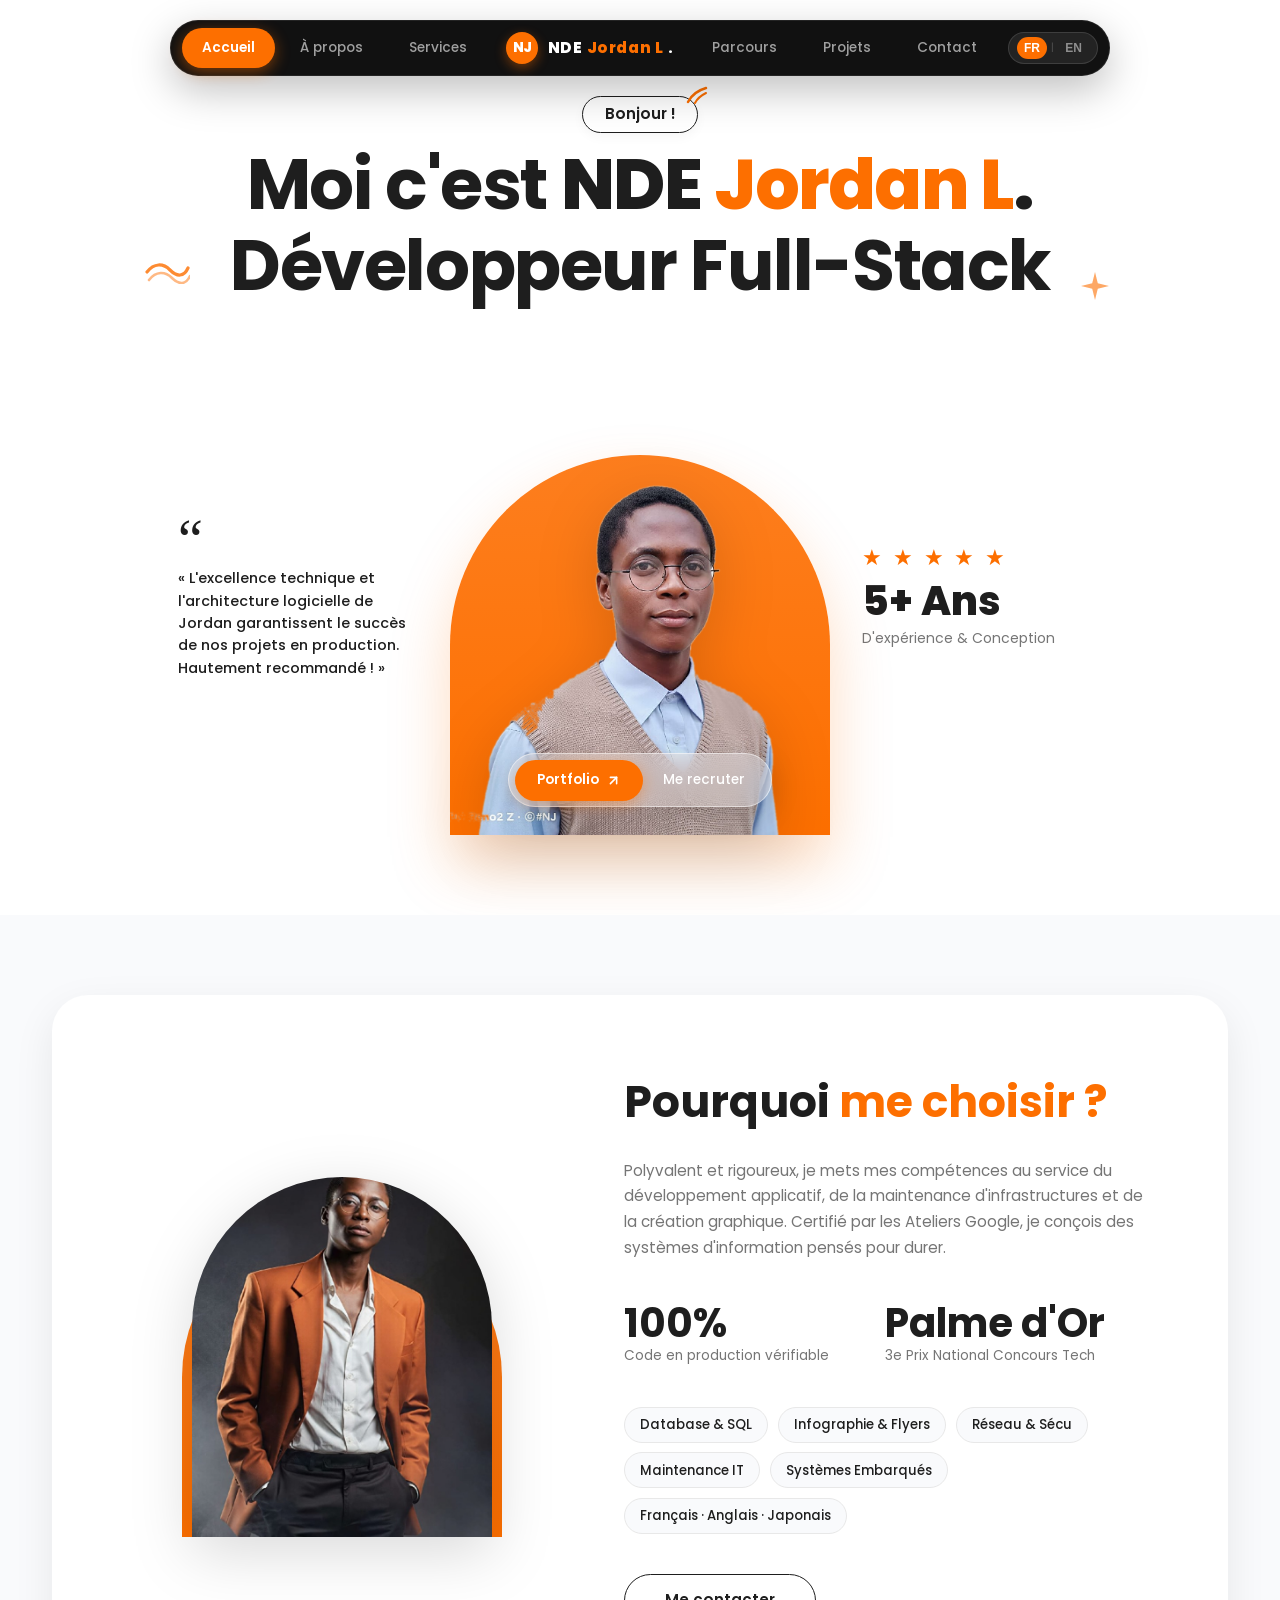
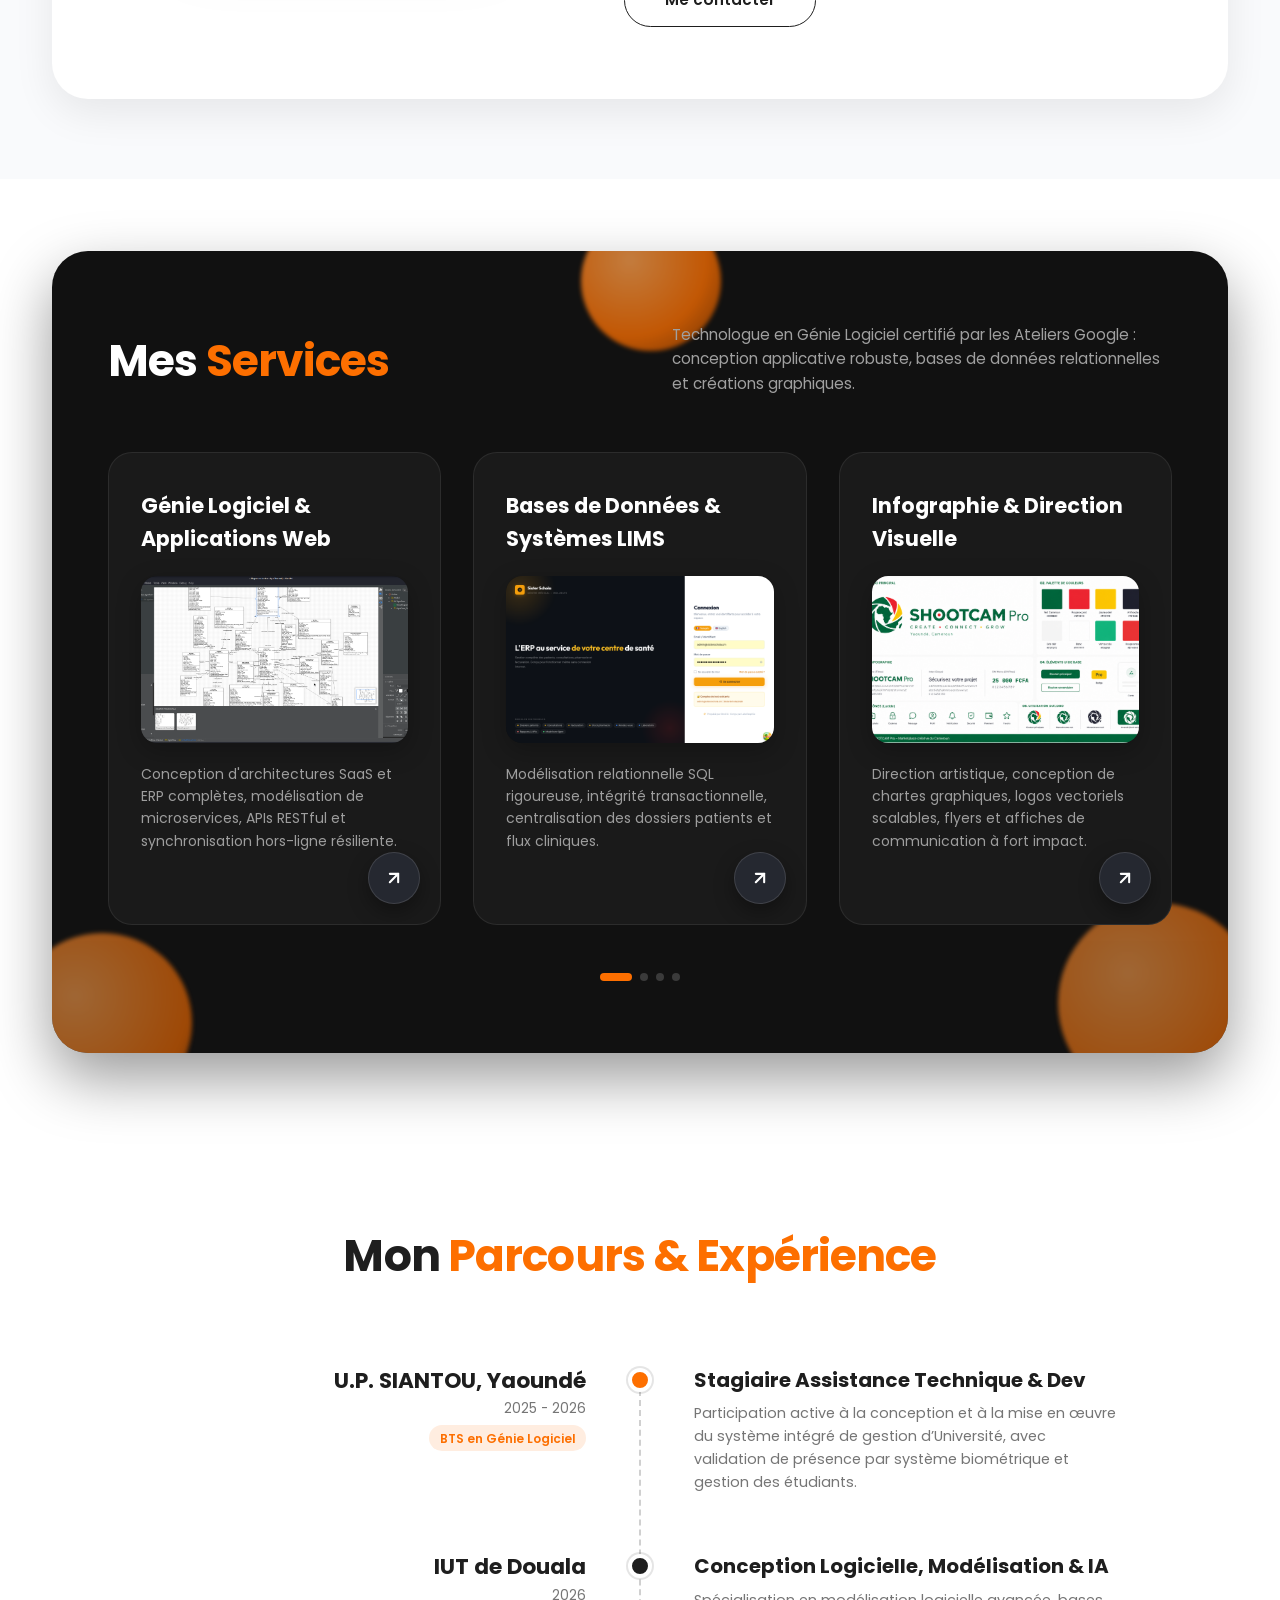
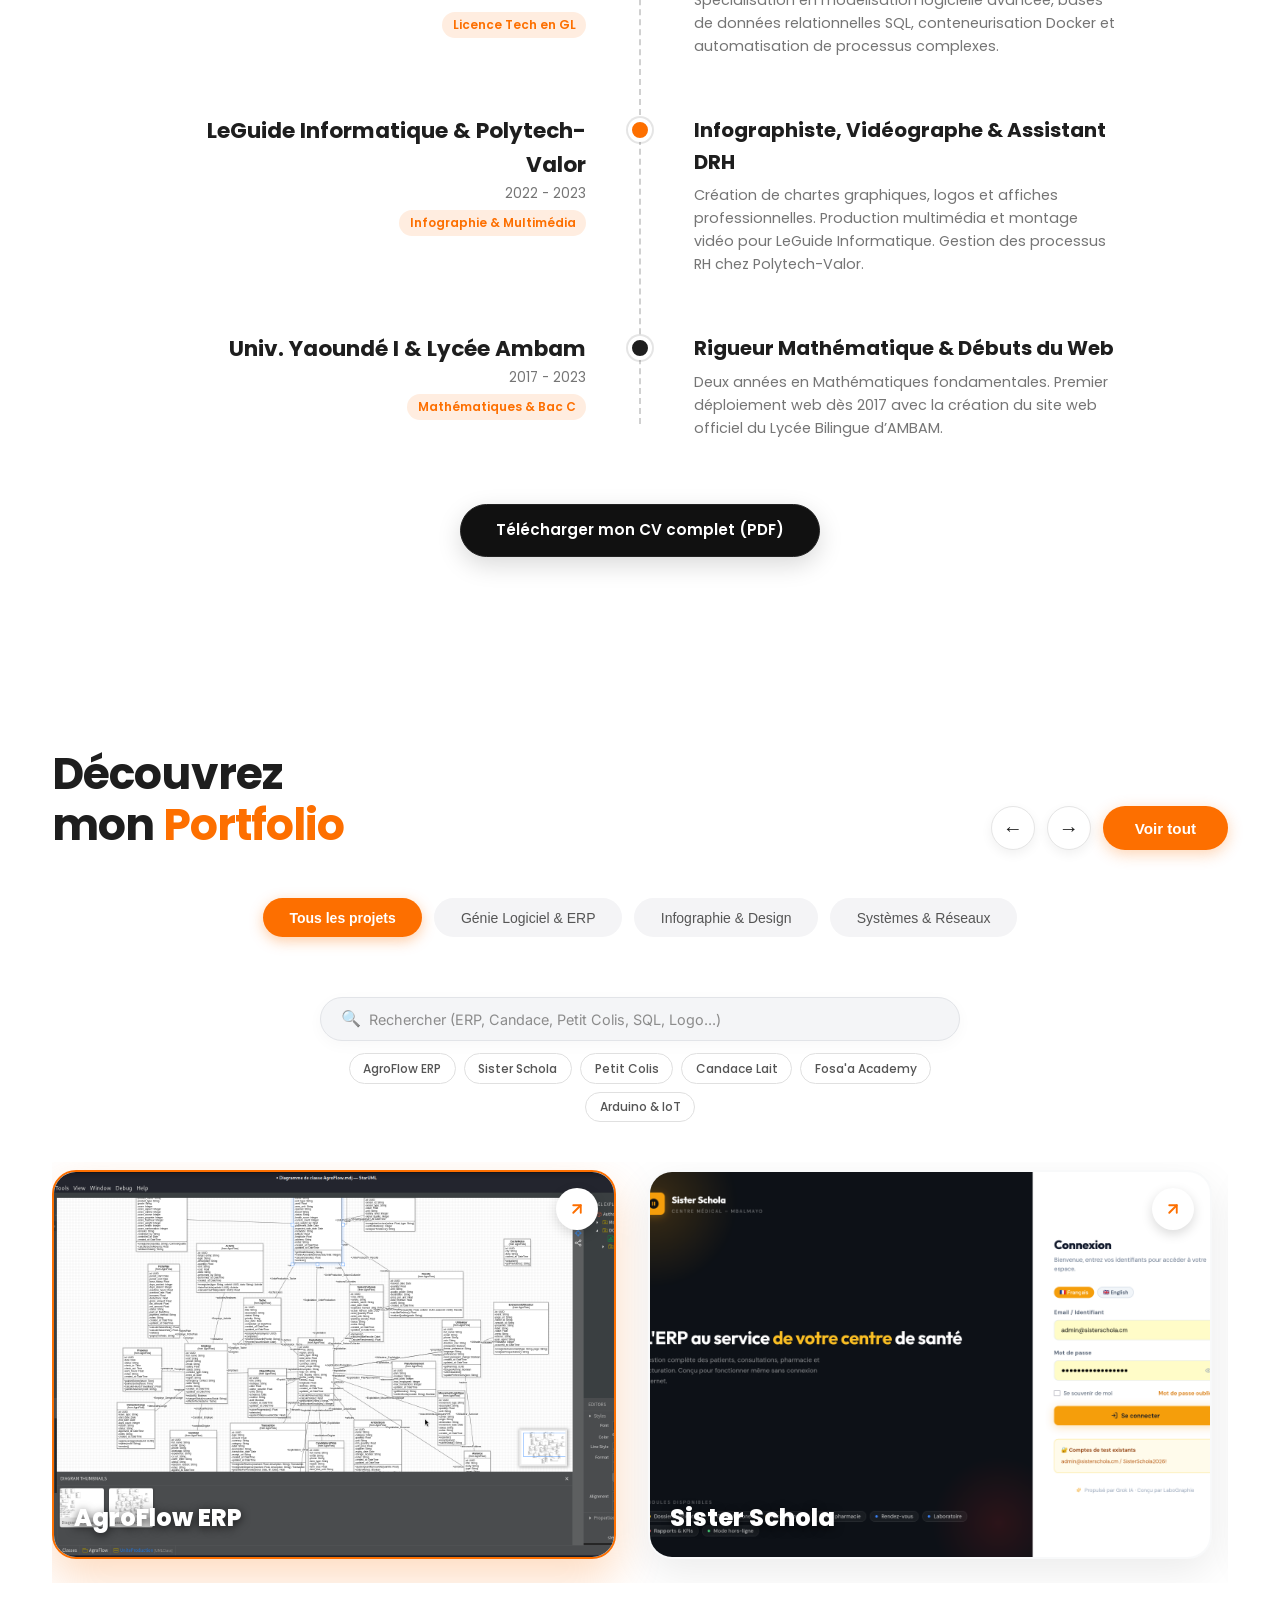
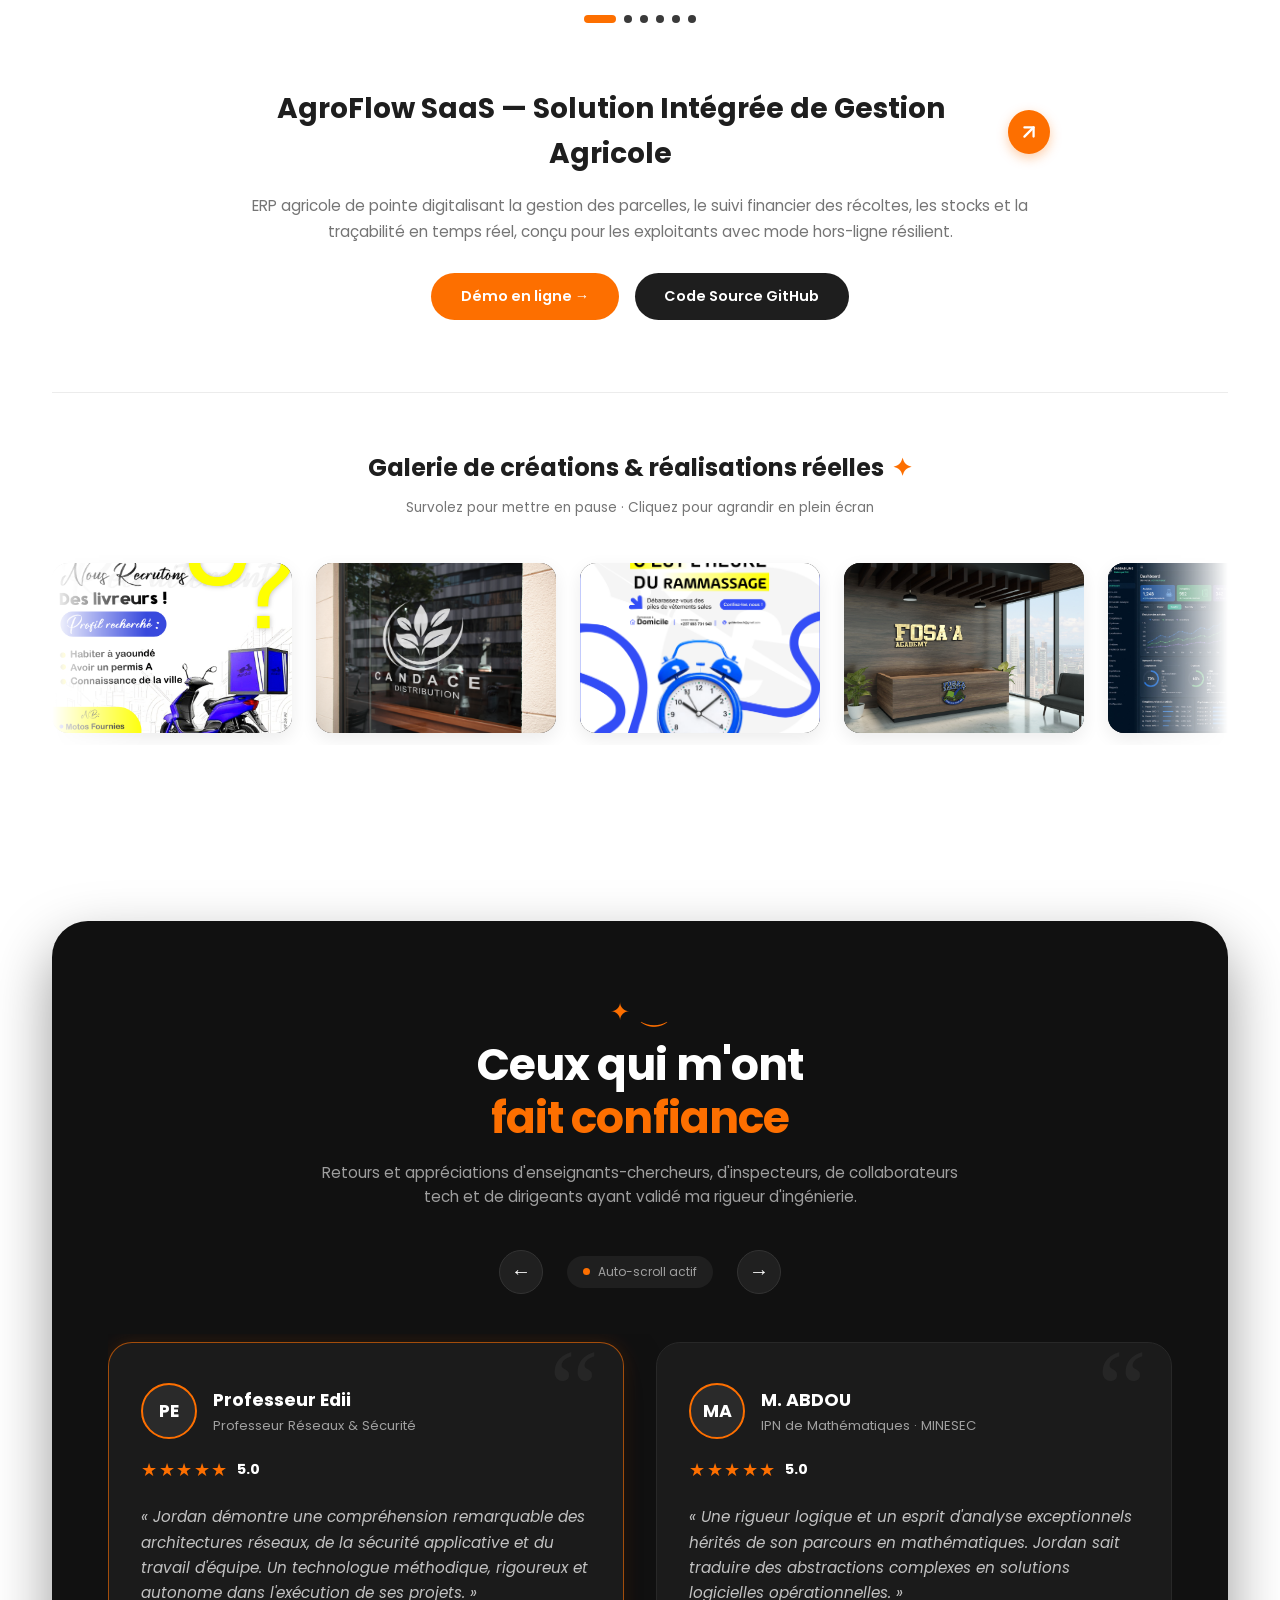
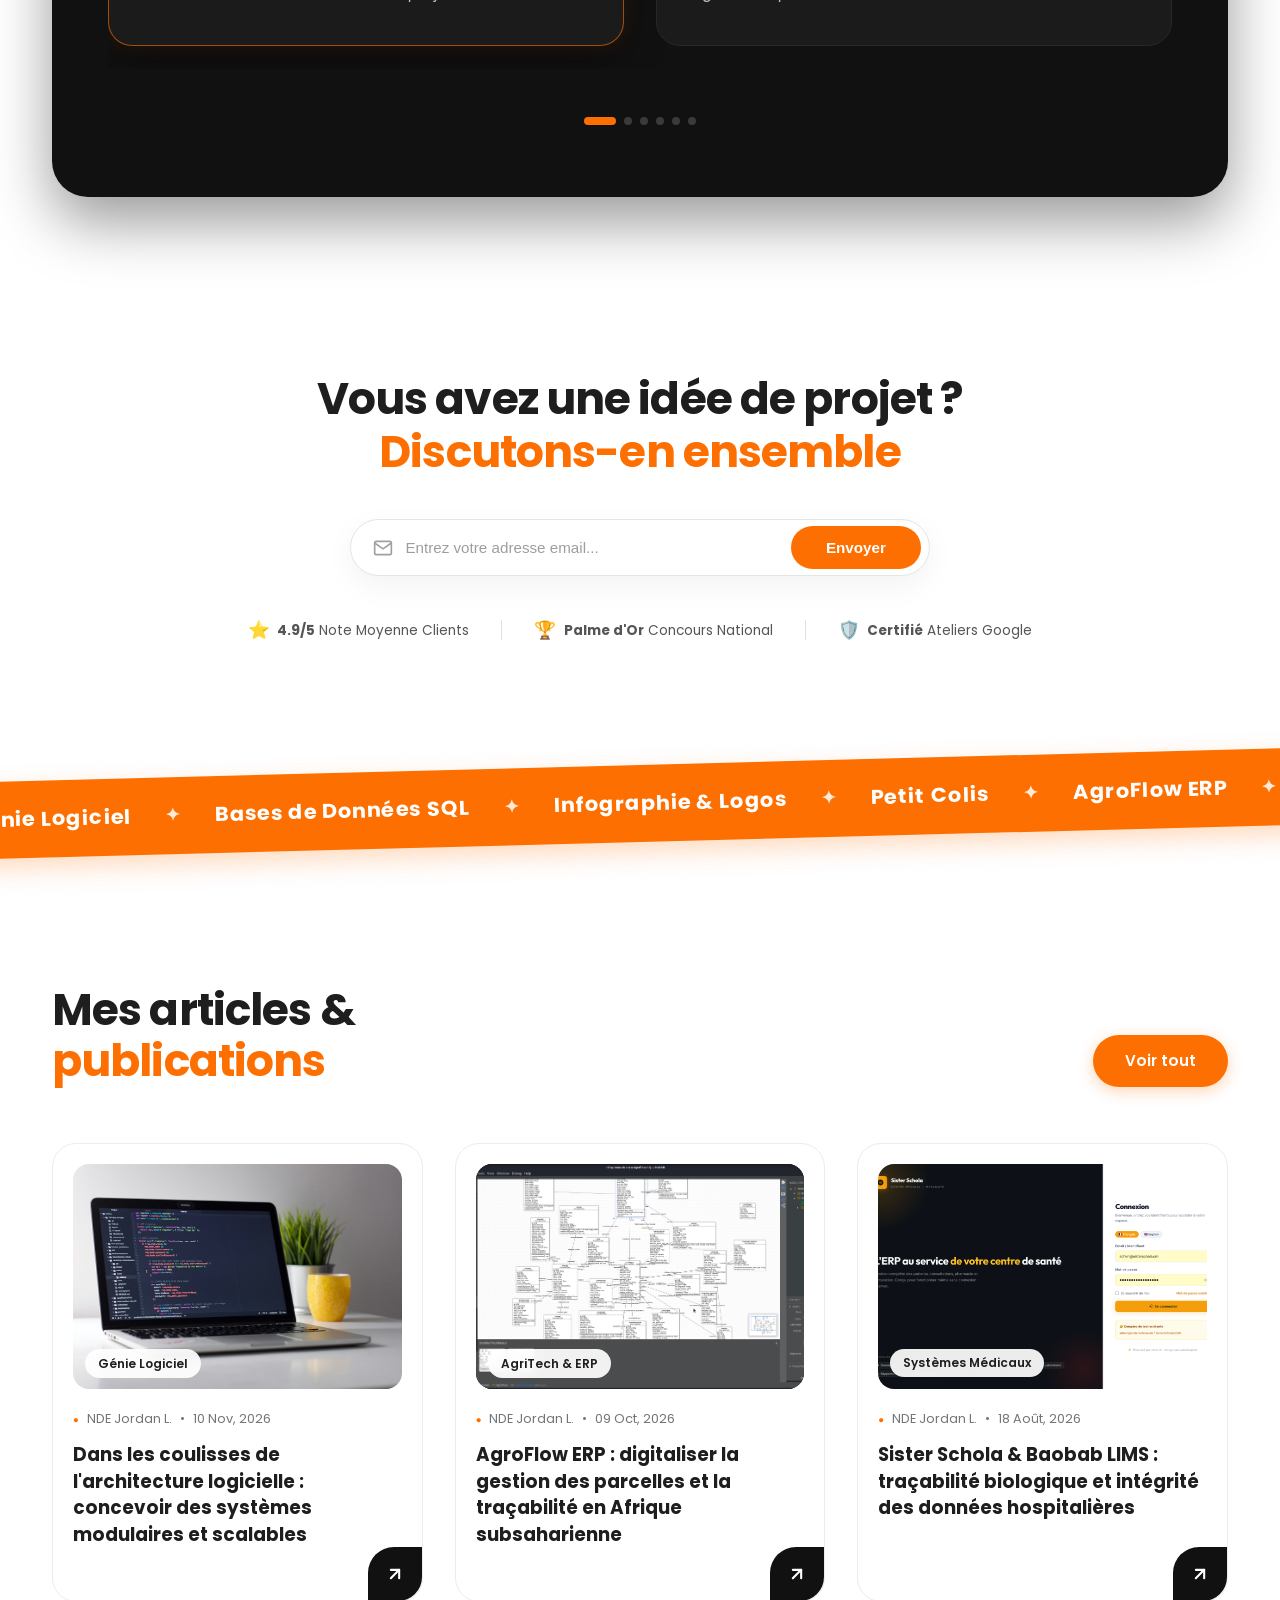
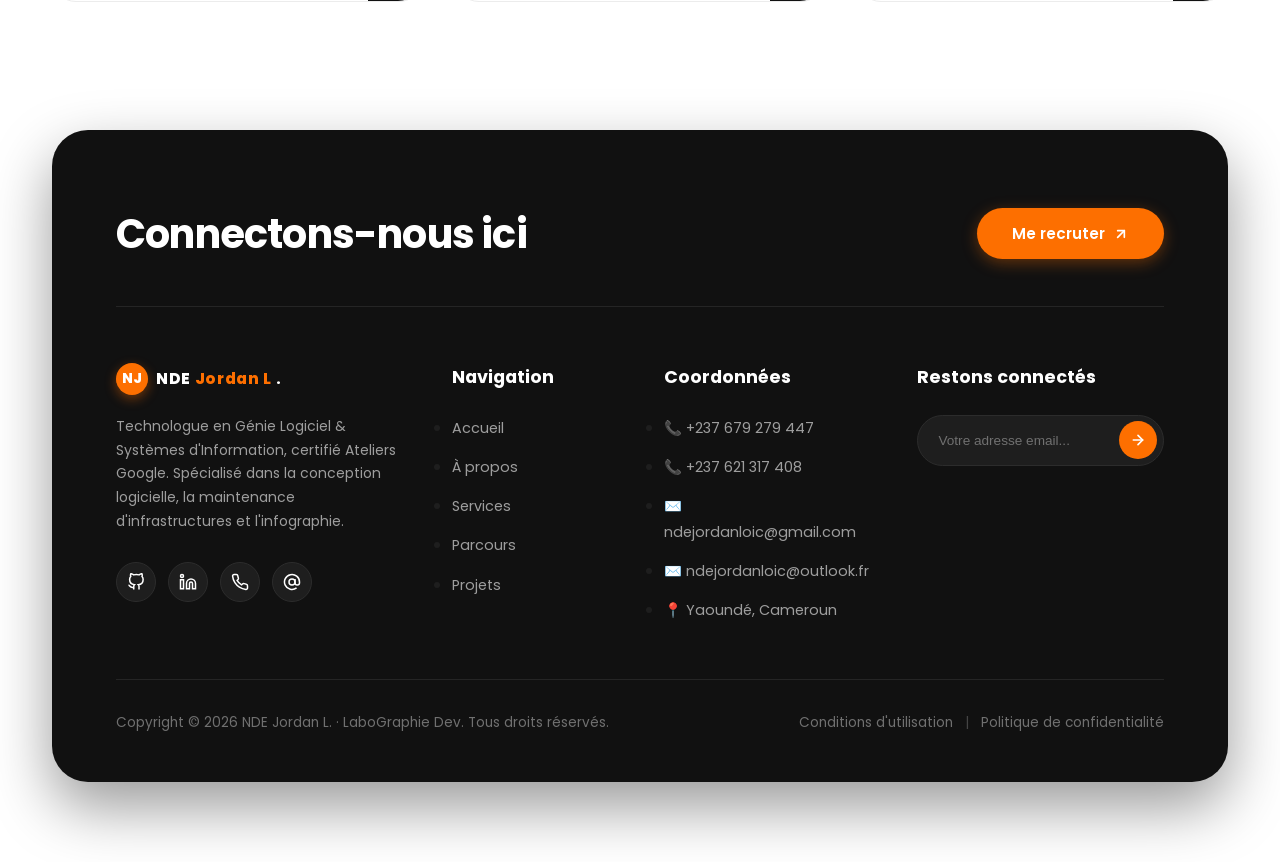
==== commit 52dbadeb: "feat(design): alignement parfait Figma JCREA 5+, monogramme NJ, typographie NDE Jordan L., carrousel" ====
--- a/index.html
+++ b/index.html
@@ -19,7 +19,7 @@
 <body>
 
   <!-- =========================================================================
-       1. TOP FLOATING PILL NAVBAR (Figma JCREA 1:1 + Navigation Dynamique)
+       1. TOP FLOATING PILL NAVBAR (Figma JCREA 1:1 + Logo NJ & Navigation Dynamique)
        ========================================================================= -->
   <header class="header-wrapper">
     <div class="nav-pill-container">
@@ -28,16 +28,15 @@
         <a href="#about" class="nav-item" data-i18n="nav.about">À propos</a>
         <a href="#services" class="nav-item" data-i18n="nav.services">Services</a>
         
-        <!-- Logo central JCREA Style avec nom réel NDE Jordan L. -->
+        <!-- Logo central JCREA Style avec monogramme NJ et nom bicolore NDE Jordan L. -->
         <a href="#hero" class="nav-logo" aria-label="Accueil NDE Jordan L.">
-          <div class="logo-mark">
-            <svg width="24" height="24" viewBox="0 0 24 24" fill="none">
-              <circle cx="12" cy="12" r="11" fill="#FD6F00"/>
-              <path d="M7 8h4.5v5a3 3 0 0 1-6 0V12" stroke="#FFFFFF" stroke-width="2.2" stroke-linecap="round"/>
-              <path d="M17 16h-4.5v-5a3 3 0 0 1 6 0V12" stroke="#FFFFFF" stroke-width="2.2" stroke-linecap="round"/>
-            </svg>
-          </div>
-          <span class="logo-text">NDE JORDAN L.</span>
+          <div class="logo-mark-nj">
+            <span class="logo-initials">NJ</span>
+          </div>
+          <span class="logo-text">
+            <span class="logo-nde">NDE</span>
+            <span class="logo-jordan">Jordan L</span><span class="logo-dot">.</span>
+          </span>
         </a>
 
         <a href="#experience" class="nav-item" data-i18n="nav.resume">Parcours</a>
@@ -66,28 +65,37 @@
     <section class="hero-section" id="hero">
       <div class="container hero-container">
         
-        <!-- Bulle "Bonjour !" avec étincelles Figma -->
+        <!-- Bulle "Bonjour !" avec ticks Memphis Figma -->
         <div class="hello-bubble-wrap">
-          <span class="doodle-sparkle-left">✦</span>
-          <div class="hello-bubble" data-i18n="hero.hello">Bonjour !</div>
-          <span class="doodle-sparkle-right">✦</span>
-        </div>
-
-        <!-- Titre principal sans troncature : NDE Jordan L. -->
+          <div class="hello-bubble-anchor">
+            <div class="hello-bubble" data-i18n="hero.hello">Bonjour !</div>
+            <div class="memphis-bubble-ticks" aria-hidden="true">
+              <svg width="22" height="18" viewBox="0 0 22 18" fill="none">
+                <path d="M2 16C6 8 13 4 20 2" stroke="#FD6F00" stroke-width="2.5" stroke-linecap="round"/>
+                <path d="M9 17C12 11 16 9 20 7" stroke="#FD6F00" stroke-width="2" stroke-linecap="round"/>
+              </svg>
+            </div>
+          </div>
+        </div>
+
+        <!-- Titre principal sans troncature : NDE (sombre), Jordan L (orange), point (sombre) -->
         <h1 class="hero-headline">
-          <span data-i18n="hero.intro">Moi c'est</span> <span class="text-orange">NDE Jordan L.</span>, <br>
+          <span data-i18n="hero.intro">Moi c'est</span>
+          <span class="name-nde">NDE</span>
+          <span class="name-jordan text-orange">Jordan L</span><span class="name-dot">.</span><br>
           <span data-i18n="hero.role">Développeur Full-Stack</span>
         </h1>
 
-        <!-- Doodles décoratifs latéraux -->
+        <!-- Doodles Memphis authentiques (Figma style, pure SVG) -->
         <div class="hero-doodle-left" aria-hidden="true">
-          <svg width="44" height="44" viewBox="0 0 50 50" fill="none">
-            <path d="M10 25C15 15 25 15 30 20C35 25 25 35 20 30" stroke="#FD6F00" stroke-width="3" stroke-linecap="round"/>
+          <svg width="46" height="28" viewBox="0 0 46 28" fill="none">
+            <path d="M3 16C10 7 19 7 26 14C33 21 40 21 44 12" stroke="#FD6F00" stroke-width="3.2" stroke-linecap="round"/>
+            <path d="M5 24C12 15 21 15 28 22C35 29 42 29 46 20" stroke="#FD6F00" stroke-width="2.6" stroke-linecap="round" opacity="0.6"/>
           </svg>
         </div>
         <div class="hero-doodle-right" aria-hidden="true">
-          <svg width="36" height="36" viewBox="0 0 50 50" fill="none">
-            <path d="M25 5L28 18L41 21L28 24L25 37L22 24L9 21L22 18Z" fill="#FD6F00" opacity="0.8"/>
+          <svg width="32" height="32" viewBox="0 0 32 32" fill="none">
+            <path d="M16 0L18.8 11.2L30 14L18.8 16.8L16 28L13.2 16.8L2 14L13.2 11.2L16 0Z" fill="#FD6F00" opacity="0.85"/>
           </svg>
         </div>
 
@@ -135,7 +143,61 @@
     </section>
 
     <!-- =========================================================================
-         3. SECTION "MES SERVICES" (Image 2 Figma)
+         3. SECTION "POURQUOI ME CHOISIR ?" (Image 4 Figma : Dôme + Stats + Bouton)
+         Placée directement après Accueil pour assurer la continuité naturelle de navigation
+         ========================================================================= -->
+    <section class="why-section" id="about">
+      <div class="container">
+        <div class="why-card">
+          
+          <!-- Côté Gauche : Dôme orange + Photo Jordan en studio -->
+          <div class="why-visual">
+            <div class="why-dome"></div>
+            <img src="rsc/img/jordan_studio.jpg" alt="Pourquoi me choisir - NDE Jordan L." class="why-person-img" loading="lazy">
+          </div>
+
+          <!-- Côté Droit : Contenu texte & Métriques du CV -->
+          <div class="why-content">
+            <h2 class="why-title">
+              <span data-i18n="why.titlePre">Pourquoi</span> <span class="text-orange" data-i18n="why.titleOrange">me choisir ?</span>
+            </h2>
+            <p class="why-text" data-i18n="why.text">
+              Polyvalent et rigoureux, je mets mes compétences au service du développement applicatif, de la maintenance d'infrastructures et de la création graphique. Certifié par les Ateliers Google, je conçois des systèmes d'information pensés pour durer.
+            </p>
+
+            <div class="why-metrics-grid">
+              <div class="why-metric">
+                <span class="why-number count-up" data-target="100">100%</span>
+                <span class="why-label" data-i18n="why.m1Label">Code en production vérifiable</span>
+              </div>
+              <div class="why-metric">
+                <span class="why-number">Palme d'Or</span>
+                <span class="why-label" data-i18n="why.m2Label">3e Prix National Concours Tech</span>
+              </div>
+            </div>
+
+            <!-- Pôles de compétences réels du CV -->
+            <div class="why-tags-row">
+              <span class="skill-pill">Database &amp; SQL</span>
+              <span class="skill-pill">Infographie &amp; Flyers</span>
+              <span class="skill-pill">Réseau &amp; Sécu</span>
+              <span class="skill-pill">Maintenance IT</span>
+              <span class="skill-pill">Systèmes Embarqués</span>
+              <span class="skill-pill">Français · Anglais · Japonais</span>
+            </div>
+
+            <!-- Bouton contour Figma 1:1 -->
+            <div class="why-btn-wrap">
+              <a href="#contact" class="btn-hire-outline" data-i18n="why.contactBtn">Me contacter</a>
+            </div>
+          </div>
+
+        </div>
+      </div>
+    </section>
+
+    <!-- =========================================================================
+         4. SECTION "MES SERVICES" (Image 2 Figma)
          Grand bloc sombre avec sphères 3D, cartes de service et boutons flèches
          ========================================================================= -->
     <section class="services-section" id="services">
@@ -225,7 +287,7 @@
     </section>
 
     <!-- =========================================================================
-         4. SECTION "MON EXPÉRIENCE & FORMATION" (Image 3 Figma + CV réel)
+         5. SECTION "MON EXPÉRIENCE & FORMATION" (Image 3 Figma + CV réel)
          ========================================================================= -->
     <section class="experience-section" id="experience">
       <div class="container">
@@ -318,60 +380,7 @@
     </section>
 
     <!-- =========================================================================
-         5. SECTION "POURQUOI ME CHOISIR ?" (Image 4 Figma : Dôme + Stats + Bouton)
-         ========================================================================= -->
-    <section class="why-section" id="about">
-      <div class="container">
-        <div class="why-card">
-          
-          <!-- Côté Gauche : Dôme orange + Photo Jordan en studio -->
-          <div class="why-visual">
-            <div class="why-dome"></div>
-            <img src="rsc/img/jordan_studio.jpg" alt="Pourquoi me choisir - NDE Jordan L." class="why-person-img" loading="lazy">
-          </div>
-
-          <!-- Côté Droit : Contenu texte & Métriques du CV -->
-          <div class="why-content">
-            <h2 class="why-title">
-              <span data-i18n="why.titlePre">Pourquoi</span> <span class="text-orange" data-i18n="why.titleOrange">me choisir ?</span>
-            </h2>
-            <p class="why-text" data-i18n="why.text">
-              Polyvalent et rigoureux, je mets mes compétences au service du développement applicatif, de la maintenance d'infrastructures et de la création graphique. Certifié par les Ateliers Google, je conçois des systèmes d'information pensés pour durer.
-            </p>
-
-            <div class="why-metrics-grid">
-              <div class="why-metric">
-                <span class="why-number count-up" data-target="100">100%</span>
-                <span class="why-label" data-i18n="why.m1Label">Code en production vérifiable</span>
-              </div>
-              <div class="why-metric">
-                <span class="why-number">Palme d'Or</span>
-                <span class="why-label" data-i18n="why.m2Label">3e Prix National Concours Tech</span>
-              </div>
-            </div>
-
-            <!-- Pôles de compétences réels du CV -->
-            <div class="why-tags-row">
-              <span class="skill-pill">Database &amp; SQL</span>
-              <span class="skill-pill">Infographie &amp; Flyers</span>
-              <span class="skill-pill">Réseau &amp; Sécu</span>
-              <span class="skill-pill">Maintenance IT</span>
-              <span class="skill-pill">IA Générative</span>
-              <span class="skill-pill">Français · Anglais · Japonais</span>
-            </div>
-
-            <!-- Bouton contour Figma 1:1 -->
-            <div class="why-btn-wrap">
-              <a href="#contact" class="btn-hire-outline" data-i18n="why.contactBtn">Me contacter</a>
-            </div>
-          </div>
-
-        </div>
-      </div>
-    </section>
-
-    <!-- =========================================================================
-         6. SECTION "DÉCOUVREZ MON PORTFOLIO" (Image 5 Figma : VRAI Carrousel Glissant)
+         6. SECTION "DÉCOUVREZ MON PORTFOLIO" (Image 5 Figma : Carrousel + Filtres + Galerie Auto-Scroll)
          ========================================================================= -->
     <section class="portfolio-section" id="portfolio">
       <div class="container">
@@ -389,20 +398,40 @@
           </div>
         </div>
 
-        <!-- Filtres par catégories -->
-        <div class="portfolio-tags-pill-row">
-          <button class="tag-pill active" data-filter="all" data-i18n="portfolio.tabAll">Tous les projets</button>
-          <button class="tag-pill" data-filter="dev" data-i18n="portfolio.tabDev">Génie Logiciel &amp; ERP</button>
-          <button class="tag-pill" data-filter="infographie" data-i18n="portfolio.tabDesign">Infographie &amp; Design</button>
-          <button class="tag-pill" data-filter="systems" data-i18n="portfolio.tabSystems">Systèmes &amp; Réseaux</button>
-        </div>
-
-        <!-- CARROUSEL D'IMAGES À DÉFILEMENT HORIZONTAL FLUIDE -->
+        <!-- Filtres par catégories + Barre de recherche instantanée avec autocomplétion -->
+        <div class="portfolio-controls-bar">
+          <div class="portfolio-tags-pill-row">
+            <button class="tag-pill active" data-filter="all" data-i18n="portfolio.tabAll">Tous les projets</button>
+            <button class="tag-pill" data-filter="dev" data-i18n="portfolio.tabDev">Génie Logiciel &amp; ERP</button>
+            <button class="tag-pill" data-filter="infographie" data-i18n="portfolio.tabDesign">Infographie &amp; Design</button>
+            <button class="tag-pill" data-filter="systems" data-i18n="portfolio.tabSystems">Systèmes &amp; Réseaux</button>
+          </div>
+
+          <!-- Champ de recherche fluide avec autocomplétion -->
+          <div class="portfolio-search-wrap">
+            <div class="search-input-box">
+              <span class="search-icon">🔍</span>
+              <input type="text" id="projectSearchInput" placeholder="Rechercher (ERP, Candace, Petit Colis, SQL, Logo...)" autocomplete="off">
+              <button id="projectSearchClear" class="search-clear-btn" aria-label="Effacer">&times;</button>
+            </div>
+            <!-- Puces de suggestions rapides cliquables -->
+            <div class="search-chips-row">
+              <span class="search-chip" data-query="ERP">AgroFlow ERP</span>
+              <span class="search-chip" data-query="Sister Schola">Sister Schola</span>
+              <span class="search-chip" data-query="Petit Colis">Petit Colis</span>
+              <span class="search-chip" data-query="Candace">Candace Lait</span>
+              <span class="search-chip" data-query="Fosa'a">Fosa'a Academy</span>
+              <span class="search-chip" data-query="Arduino">Arduino &amp; IoT</span>
+            </div>
+          </div>
+        </div>
+
+        <!-- CARROUSEL D'IMAGES À DÉFILEMENT HORIZONTAL FLUIDE (2 CARTES PAR VUE FIGMA 1:1) -->
         <div class="portfolio-slider-container">
           <div class="portfolio-carousel-track" id="portfolioTrack">
             
             <!-- Carte 1 : AgroFlow SaaS ERP (Dev) -->
-            <div class="portfolio-card active" data-cat="dev" data-index="0">
+            <div class="portfolio-card active" data-cat="dev" data-keywords="agroflow erp saas agritech dev web" data-index="0">
               <div class="portfolio-card-img-wrap">
                 <img src="rsc/img/projets/dev/DC_Agroflow.png" alt="AgroFlow ERP" class="portfolio-main-img">
                 <div class="card-brand-overlay">AgroFlow ERP</div>
@@ -416,7 +445,7 @@
             </div>
 
             <!-- Carte 2 : Sister Schola ERP (Dev) -->
-            <div class="portfolio-card" data-cat="dev" data-index="1">
+            <div class="portfolio-card" data-cat="dev" data-keywords="sister schola erp lims clinique sante dev sql" data-index="1">
               <div class="portfolio-card-img-wrap">
                 <img src="rsc/img/projets/dev/SisterSholaErp.png" alt="Sister Schola ERP" class="portfolio-main-img">
                 <div class="card-brand-overlay">Sister Schola</div>
@@ -430,7 +459,7 @@
             </div>
 
             <!-- Carte 3 : Infographie & Affiches Jordan (Infographie) -->
-            <div class="portfolio-card" data-cat="infographie" data-index="2">
+            <div class="portfolio-card" data-cat="infographie" data-keywords="infographie flyers logos candace petit colis design affiche" data-index="2">
               <div class="portfolio-card-img-wrap">
                 <img src="rsc/img/projets/infographie_jordan.png" alt="Créations Infographie Jordan" class="portfolio-main-img">
                 <div class="card-brand-overlay">Infographie &amp; Art</div>
@@ -444,7 +473,7 @@
             </div>
 
             <!-- Carte 4 : LaboGraphie Web (Dev) -->
-            <div class="portfolio-card" data-cat="dev" data-index="3">
+            <div class="portfolio-card" data-cat="dev" data-keywords="labographie web cybertech plateforme portfolio tech" data-index="3">
               <div class="portfolio-card-img-wrap">
                 <img src="rsc/img/projets/dev/LaboGraphie-web.png" alt="LaboGraphie Web Platform" class="portfolio-main-img">
                 <div class="card-brand-overlay">LaboGraphie Web</div>
@@ -458,7 +487,7 @@
             </div>
 
             <!-- Carte 5 : Consultant IT & Sister Schola (Systèmes) -->
-            <div class="portfolio-card" data-cat="systems" data-index="4">
+            <div class="portfolio-card" data-cat="systems" data-keywords="consultant it reseau infrastructure audit securite" data-index="4">
               <div class="portfolio-card-img-wrap">
                 <img src="rsc/img/projets/consultant IT/consultation-sisterShola.png" alt="Consultant IT & Audit Système" class="portfolio-main-img">
                 <div class="card-brand-overlay">Consultant IT</div>
@@ -472,7 +501,7 @@
             </div>
 
             <!-- Carte 6 : Cartographie Projet & Architecture (Dev) -->
-            <div class="portfolio-card" data-cat="dev" data-index="5">
+            <div class="portfolio-card" data-cat="dev" data-keywords="architecture map cartographie si base de donnees schema" data-index="5">
               <div class="portfolio-card-img-wrap">
                 <img src="rsc/img/projets/dev/labographie-rpoject-map.png" alt="Architecture & Map Projet" class="portfolio-main-img">
                 <div class="card-brand-overlay">Architecture SI</div>
@@ -522,11 +551,121 @@
           </div>
         </div>
 
+        <!-- GALERIE INTERACTIVE EN DÉFILEMENT CONTINU (Auto-Scroll Marquee Showcase) -->
+        <div class="showcase-gallery-section">
+          <div class="showcase-header-row">
+            <h4 class="showcase-title">
+              <span>Galerie de créations &amp; réalisations réelles</span>
+              <span class="text-orange">✦</span>
+            </h4>
+            <span class="showcase-sub">Survolez pour mettre en pause · Cliquez pour agrandir en plein écran</span>
+          </div>
+
+          <div class="showcase-track-container" id="showcaseMarquee">
+            <div class="showcase-track">
+              <!-- Item 1: Petit Colis Flyer (FUNGA Gautier) -->
+              <div class="showcase-item btn-zoom-img" data-img="rsc/img/projets/infographie/flyer  recruitement petit colis.jpg" title="Recrutement Petit Colis — FUNGA Gautier">
+                <img src="rsc/img/projets/infographie/flyer  recruitement petit colis.jpg" alt="Flyer Recrutement Petit Colis" loading="lazy">
+                <div class="showcase-overlay"><span>Petit Colis · Flyer Recrutement</span></div>
+              </div>
+
+              <!-- Item 2: Mockup Candace Distribution -->
+              <div class="showcase-item btn-zoom-img" data-img="rsc/img/projets/infographie/MockupCandace distribution.jpg" title="Candace Distribution — Mockup Lait de Beauté">
+                <img src="rsc/img/projets/infographie/MockupCandace distribution.jpg" alt="Mockup Candace Distribution" loading="lazy">
+                <div class="showcase-overlay"><span>Candace Distribution · Cosmétique</span></div>
+              </div>
+
+              <!-- Item 3: Golden Pressing -->
+              <div class="showcase-item btn-zoom-img" data-img="rsc/img/projets/infographie/flyer goldens pressing.png" title="Golden Pressing — Flyer & Identité">
+                <img src="rsc/img/projets/infographie/flyer goldens pressing.png" alt="Flyer Golden Pressing" loading="lazy">
+                <div class="showcase-overlay"><span>Golden Pressing · Identité</span></div>
+              </div>
+
+              <!-- Item 4: Fosa'a Academy -->
+              <div class="showcase-item btn-zoom-img" data-img="rsc/img/projets/infographie/fosa'a academy mockup.jpg" title="Fosa'a Academy — Mockup & Branding">
+                <img src="rsc/img/projets/infographie/fosa'a academy mockup.jpg" alt="Fosa'a Academy Mockup" loading="lazy">
+                <div class="showcase-overlay"><span>Fosa'a Academy · Éducation</span></div>
+              </div>
+
+              <!-- Item 5: Baobab LIMS Architecture -->
+              <div class="showcase-item btn-zoom-img" data-img="rsc/img/projets/dev/baobab-rsd.jpeg" title="Baobab LIMS — Schéma d'Architecture Données">
+                <img src="rsc/img/projets/dev/baobab-rsd.jpeg" alt="Baobab LIMS Architecture" loading="lazy">
+                <div class="showcase-overlay"><span>Baobab LIMS · Schéma Données</span></div>
+              </div>
+
+              <!-- Item 6: GMC Café Scientifique -->
+              <div class="showcase-item btn-zoom-img" data-img="rsc/img/projets/infographie/flyer GMC café scientifiue3.jpg" title="GMC Café Scientifique — Affiche Colloque">
+                <img src="rsc/img/projets/infographie/flyer GMC café scientifiue3.jpg" alt="Flyer GMC Café Scientifique" loading="lazy">
+                <div class="showcase-overlay"><span>GMC · Café Scientifique</span></div>
+              </div>
+
+              <!-- Item 7: Maintenance Arduino & Systèmes Embarqués -->
+              <div class="showcase-item btn-zoom-img" data-img="rsc/img/projets/maintenance/tp arduino.png" title="Maintenance & Systèmes Embarqués IoT Arduino">
+                <img src="rsc/img/projets/maintenance/tp arduino.png" alt="Système Arduino IoT" loading="lazy">
+                <div class="showcase-overlay"><span>Arduino IoT · Systèmes Embarqués</span></div>
+              </div>
+
+              <!-- Item 8: LaboGraphie Roll-Up 3D -->
+              <div class="showcase-item btn-zoom-img" data-img="rsc/img/projets/infographie/projet roll-up mockup logo labographie.jpg" title="LaboGraphie — Roll-up & Signalétique 3D">
+                <img src="rsc/img/projets/infographie/projet roll-up mockup logo labographie.jpg" alt="Roll-up LaboGraphie" loading="lazy">
+                <div class="showcase-overlay"><span>LaboGraphie · Roll-up 3D</span></div>
+              </div>
+
+              <!-- Item 9: Infrastructure Réseaux Baies -->
+              <div class="showcase-item btn-zoom-img" data-img="rsc/img/projets/Reseau & Sécu/pexels-brett-sayles-4716292.jpg" title="Infrastructures Réseaux & Switchboards">
+                <img src="rsc/img/projets/Reseau & Sécu/pexels-brett-sayles-4716292.jpg" alt="Baie de Brassage Réseau" loading="lazy">
+                <div class="showcase-overlay"><span>Réseau &amp; Baies de Brassage</span></div>
+              </div>
+            </div>
+
+            <!-- Duplication pour boucle infinie sans saccade -->
+            <div class="showcase-track" aria-hidden="true">
+              <div class="showcase-item btn-zoom-img" data-img="rsc/img/projets/infographie/flyer  recruitement petit colis.jpg">
+                <img src="rsc/img/projets/infographie/flyer  recruitement petit colis.jpg" alt="Flyer Recrutement Petit Colis" loading="lazy">
+                <div class="showcase-overlay"><span>Petit Colis · Flyer Recrutement</span></div>
+              </div>
+              <div class="showcase-item btn-zoom-img" data-img="rsc/img/projets/infographie/MockupCandace distribution.jpg">
+                <img src="rsc/img/projets/infographie/MockupCandace distribution.jpg" alt="Mockup Candace Distribution" loading="lazy">
+                <div class="showcase-overlay"><span>Candace Distribution · Cosmétique</span></div>
+              </div>
+              <div class="showcase-item btn-zoom-img" data-img="rsc/img/projets/infographie/flyer goldens pressing.png">
+                <img src="rsc/img/projets/infographie/flyer goldens pressing.png" alt="Flyer Golden Pressing" loading="lazy">
+                <div class="showcase-overlay"><span>Golden Pressing · Identité</span></div>
+              </div>
+              <div class="showcase-item btn-zoom-img" data-img="rsc/img/projets/infographie/fosa'a academy mockup.jpg">
+                <img src="rsc/img/projets/infographie/fosa'a academy mockup.jpg" alt="Fosa'a Academy Mockup" loading="lazy">
+                <div class="showcase-overlay"><span>Fosa'a Academy · Éducation</span></div>
+              </div>
+              <div class="showcase-item btn-zoom-img" data-img="rsc/img/projets/dev/baobab-rsd.jpeg">
+                <img src="rsc/img/projets/dev/baobab-rsd.jpeg" alt="Baobab LIMS Architecture" loading="lazy">
+                <div class="showcase-overlay"><span>Baobab LIMS · Schéma Données</span></div>
+              </div>
+              <div class="showcase-item btn-zoom-img" data-img="rsc/img/projets/infographie/flyer GMC café scientifiue3.jpg">
+                <img src="rsc/img/projets/infographie/flyer GMC café scientifiue3.jpg" alt="Flyer GMC Café Scientifique" loading="lazy">
+                <div class="showcase-overlay"><span>GMC · Café Scientifique</span></div>
+              </div>
+              <div class="showcase-item btn-zoom-img" data-img="rsc/img/projets/maintenance/tp arduino.png">
+                <img src="rsc/img/projets/maintenance/tp arduino.png" alt="Système Arduino IoT" loading="lazy">
+                <div class="showcase-overlay"><span>Arduino IoT · Systèmes Embarqués</span></div>
+              </div>
+              <div class="showcase-item btn-zoom-img" data-img="rsc/img/projets/infographie/projet roll-up mockup logo labographie.jpg">
+                <img src="rsc/img/projets/infographie/projet roll-up mockup logo labographie.jpg" alt="Roll-up LaboGraphie" loading="lazy">
+                <div class="showcase-overlay"><span>LaboGraphie · Roll-up 3D</span></div>
+              </div>
+              <div class="showcase-item btn-zoom-img" data-img="rsc/img/projets/Reseau & Sécu/pexels-brett-sayles-4716292.jpg">
+                <img src="rsc/img/projets/Reseau & Sécu/pexels-brett-sayles-4716292.jpg" alt="Baie de Brassage Réseau" loading="lazy">
+                <div class="showcase-overlay"><span>Réseau &amp; Baies de Brassage</span></div>
+              </div>
+            </div>
+          </div>
+        </div>
+
       </div>
     </section>
 
     <!-- =========================================================================
-         7. SECTION TÉMOIGNAGES (Image 6 Figma : Auto-Play & Glissement Fluide)
+         7. SECTION TÉMOIGNAGES — CEUX QUI M'ONT FAIT CONFIANCE (Figma 1:1)
+         Professeur Edii, Marlyse, Chanceline, M. ABDOU, FUNGA Gautier, Powo Arnold
          ========================================================================= -->
     <section class="testimonials-section" id="testimonials">
       <div class="container">
@@ -538,11 +677,11 @@
               <span class="doodle-curve">⌒</span>
             </div>
             <h2 class="testi-title">
-              <span data-i18n="testi.titlePre">Des témoignages qui</span> <br>
-              <span data-i18n="testi.titleSub">parlent de</span> <span class="text-orange" data-i18n="testi.titleOrange">mes résultats</span>
+              <span data-i18n="testi.titlePre">Ceux qui m'ont</span> <br>
+              <span class="text-orange" data-i18n="testi.titleOrange">fait confiance</span>
             </h2>
             <p class="testi-subtitle" data-i18n="testi.sub">
-              Appréciations de collaborateurs et partenaires ayant expérimenté ma rigueur dans la conception logicielle, le design et l'encadrement technique.
+              Retours et appréciations d'enseignants-chercheurs, d'inspecteurs, de collaborateurs tech et de dirigeants ayant validé ma rigueur d'ingénierie.
             </p>
           </div>
 
@@ -556,17 +695,18 @@
             <button class="testi-nav-btn" id="btnTestiNext" aria-label="Témoignage suivant">&rarr;</button>
           </div>
 
-          <!-- Piste de défilement des témoignages -->
-          <div class="testimonials-slider-track" id="testiTrack">
+          <!-- Piste de défilement des témoignages (6 témoignages réels) dans un viewport masqué -->
+          <div class="testimonials-slider-viewport" id="testiViewport">
+            <div class="testimonials-slider-track" id="testiTrack">
             
-            <!-- Carte 1 : Yvana Ketchap -->
+            <!-- Carte 1 : Professeur Edii -->
             <div class="testi-card active" data-testi="0">
               <div class="quote-bg-glyph">“</div>
               <div class="testi-user-row">
-                <img src="rsc/img/avatar_yvana.jpg" alt="Yvana Ketchap" class="testi-avatar">
+                <div class="testi-avatar-placeholder">PE</div>
                 <div class="testi-user-info">
-                  <h4 class="testi-name">Yvana Ketchap</h4>
-                  <span class="testi-role" data-i18n="testi.t1Role">Génie Logiciel · U.P. SIANTOU</span>
+                  <h4 class="testi-name">Professeur Edii</h4>
+                  <span class="testi-role" data-i18n="testi.t1Role">Professeur Réseaux &amp; Sécurité</span>
                 </div>
               </div>
               <div class="testi-stars-row">
@@ -574,18 +714,18 @@
                 <span class="rating-num">5.0</span>
               </div>
               <p class="testi-text" data-i18n="testi.t1Text">
-                « Jordan possède une rigueur technique exemplaire et une capacité rare à modéliser des systèmes d'information complexes. Son encadrement sur nos projets a élevé les standards de toute l'équipe. »
-              </p>
-            </div>
-
-            <!-- Carte 2 : Brinda -->
+                « Jordan démontre une compréhension remarquable des architectures réseaux, de la sécurité applicative et du travail d'équipe. Un technologue méthodique, rigoureux et autonome dans l'exécution de ses projets. »
+              </p>
+            </div>
+
+            <!-- Carte 2 : M. ABDOU -->
             <div class="testi-card" data-testi="1">
               <div class="quote-bg-glyph">“</div>
               <div class="testi-user-row">
-                <img src="rsc/img/avatar_brinda.jpg" alt="Brinda" class="testi-avatar">
+                <div class="testi-avatar-placeholder">MA</div>
                 <div class="testi-user-info">
-                  <h4 class="testi-name">Brinda</h4>
-                  <span class="testi-role" data-i18n="testi.t2Role">Collaboratrice Tech &amp; Frontend</span>
+                  <h4 class="testi-name">M. ABDOU</h4>
+                  <span class="testi-role" data-i18n="testi.t2Role">IPN de Mathématiques · MINESEC</span>
                 </div>
               </div>
               <div class="testi-stars-row">
@@ -593,18 +733,18 @@
                 <span class="rating-num">5.0</span>
               </div>
               <p class="testi-text" data-i18n="testi.t2Text">
-                « Collaborer avec Jordan sur des plateformes comme AgroFlow et Sister Schola prouve sa maîtrise : le souci du détail dans l'UI se combine toujours à une robustesse backend irréprochable. »
-              </p>
-            </div>
-
-            <!-- Carte 3 : Direction Technique LeGuide Informatique -->
+                « Une rigueur logique et un esprit d'analyse exceptionnels hérités de son parcours en mathématiques. Jordan sait traduire des abstractions complexes en solutions logicielles opérationnelles. »
+              </p>
+            </div>
+
+            <!-- Carte 3 : FUNGA Gautier (Petit Colis) -->
             <div class="testi-card" data-testi="2">
               <div class="quote-bg-glyph">“</div>
               <div class="testi-user-row">
-                <div class="testi-avatar-placeholder">LG</div>
+                <div class="testi-avatar-placeholder">FG</div>
                 <div class="testi-user-info">
-                  <h4 class="testi-name">Direction Technique</h4>
-                  <span class="testi-role" data-i18n="testi.t3Role">LeGuide Informatique &amp; SI</span>
+                  <h4 class="testi-name">FUNGA Gautier</h4>
+                  <span class="testi-role" data-i18n="testi.t3Role">Fondateur · Petit Colis</span>
                 </div>
               </div>
               <div class="testi-stars-row">
@@ -612,10 +752,68 @@
                 <span class="rating-num">5.0</span>
               </div>
               <p class="testi-text" data-i18n="testi.t3Text">
-                « Qu'il s'agisse de la maintenance de nos équipements réseau ou de la création de nos supports graphiques, Jordan fait preuve d'une autonomie et d'une réactivité exceptionnelles. »
-              </p>
-            </div>
-
+                « Pour la communication visuelle et nos campagnes de recrutement chez Petit Colis, le travail infographique et l'écoute de Jordan ont été déterminants. Travail rapide, soigné et très professionnel. »
+              </p>
+            </div>
+
+            <!-- Carte 4 : Marlyse (Polytech Yaoundé) -->
+            <div class="testi-card" data-testi="3">
+              <div class="quote-bg-glyph">“</div>
+              <div class="testi-user-row">
+                <div class="testi-avatar-placeholder">MY</div>
+                <div class="testi-user-info">
+                  <h4 class="testi-name">Marlyse</h4>
+                  <span class="testi-role" data-i18n="testi.t4Role">Élève Ingénieur · Polytech Yaoundé</span>
+                </div>
+              </div>
+              <div class="testi-stars-row">
+                <span class="stars-gold">★★★★★</span>
+                <span class="rating-num">5.0</span>
+              </div>
+              <p class="testi-text" data-i18n="testi.t4Text">
+                « Collaborer avec Jordan est un véritable plaisir : sa capacité d'analyse, son souci du détail et sa rigueur mathématique font toute la différence sur des modélisations logicielles pointues. »
+              </p>
+            </div>
+
+            <!-- Carte 5 : Chanceline (Egesol SARL) -->
+            <div class="testi-card" data-testi="4">
+              <div class="quote-bg-glyph">“</div>
+              <div class="testi-user-row">
+                <div class="testi-avatar-placeholder">CS</div>
+                <div class="testi-user-info">
+                  <h4 class="testi-name">Chanceline</h4>
+                  <span class="testi-role" data-i18n="testi.t5Role">Direction · Egesol SARL</span>
+                </div>
+              </div>
+              <div class="testi-stars-row">
+                <span class="stars-gold">★★★★★</span>
+                <span class="rating-num">5.0</span>
+              </div>
+              <p class="testi-text" data-i18n="testi.t5Text">
+                « Jordan allie créativité graphique percutante et précision technique. Les supports visuels et solutions conçus pour notre structure ont parfaitement répondu à nos exigences de professionnalisme. »
+              </p>
+            </div>
+
+            <!-- Carte 6 : Powo Arnold (Data Analyst) -->
+            <div class="testi-card" data-testi="5">
+              <div class="quote-bg-glyph">“</div>
+              <div class="testi-user-row">
+                <div class="testi-avatar-placeholder">PA</div>
+                <div class="testi-user-info">
+                  <h4 class="testi-name">Powo Arnold</h4>
+                  <span class="testi-role" data-i18n="testi.t6Role">Data Analyst · Systèmes de Données</span>
+                </div>
+              </div>
+              <div class="testi-stars-row">
+                <span class="stars-gold">★★★★★</span>
+                <span class="rating-num">5.0</span>
+              </div>
+              <p class="testi-text" data-i18n="testi.t6Text">
+                « La structuration des bases de données SQL et la modélisation de données réalisées par Jordan sur les plateformes ERP sont d'une clarté exemplaire. Travailler sur ses pipelines de données est un régal. »
+              </p>
+            </div>
+
+            </div>
           </div>
 
           <!-- Points de pagination -->
@@ -623,6 +821,9 @@
             <span class="dot-bar active" data-testi-idx="0"></span>
             <span class="dot-circle" data-testi-idx="1"></span>
             <span class="dot-circle" data-testi-idx="2"></span>
+            <span class="dot-circle" data-testi-idx="3"></span>
+            <span class="dot-circle" data-testi-idx="4"></span>
+            <span class="dot-circle" data-testi-idx="5"></span>
           </div>
 
         </div>
@@ -682,8 +883,10 @@
           <span>Génie Logiciel</span> <span class="star-sep">✦</span>
           <span>Bases de Données SQL</span> <span class="star-sep">✦</span>
           <span>Infographie &amp; Logos</span> <span class="star-sep">✦</span>
+          <span>Petit Colis</span> <span class="star-sep">✦</span>
+          <span>AgroFlow ERP</span> <span class="star-sep">✦</span>
           <span>Maintenance &amp; Réseaux</span> <span class="star-sep">✦</span>
-          <span>IA Générative</span> <span class="star-sep">✦</span>
+          <span>Systèmes Embarqués IoT</span> <span class="star-sep">✦</span>
           <span>Palme d'Or National</span> <span class="star-sep">✦</span>
           <span>Ateliers Google Certifié</span> <span class="star-sep">✦</span>
           <span>Bilingue FR / EN</span> <span class="star-sep">✦</span>
@@ -692,8 +895,10 @@
           <span>Génie Logiciel</span> <span class="star-sep">✦</span>
           <span>Bases de Données SQL</span> <span class="star-sep">✦</span>
           <span>Infographie &amp; Logos</span> <span class="star-sep">✦</span>
+          <span>Petit Colis</span> <span class="star-sep">✦</span>
+          <span>AgroFlow ERP</span> <span class="star-sep">✦</span>
           <span>Maintenance &amp; Réseaux</span> <span class="star-sep">✦</span>
-          <span>IA Générative</span> <span class="star-sep">✦</span>
+          <span>Systèmes Embarqués IoT</span> <span class="star-sep">✦</span>
           <span>Palme d'Or National</span> <span class="star-sep">✦</span>
           <span>Ateliers Google Certifié</span> <span class="star-sep">✦</span>
           <span>Bilingue FR / EN</span> <span class="star-sep">✦</span>
@@ -817,14 +1022,13 @@
             <!-- Col 1 : Logo + Bio réelle CV + Réseaux -->
             <div class="footer-col col-brand">
               <div class="footer-logo">
-                <div class="logo-mark">
-                  <svg width="24" height="24" viewBox="0 0 24 24" fill="none">
-                    <circle cx="12" cy="12" r="11" fill="#FD6F00"/>
-                    <path d="M7 8h4.5v5a3 3 0 0 1-6 0V12" stroke="#FFFFFF" stroke-width="2.2" stroke-linecap="round"/>
-                    <path d="M17 16h-4.5v-5a3 3 0 0 1 6 0V12" stroke="#FFFFFF" stroke-width="2.2" stroke-linecap="round"/>
-                  </svg>
+                <div class="logo-mark-nj">
+                  <span class="logo-initials">NJ</span>
                 </div>
-                <span class="logo-text">NDE JORDAN L.</span>
+                <span class="logo-text">
+                  <span class="logo-nde">NDE</span>
+                  <span class="logo-jordan">Jordan L</span><span class="logo-dot">.</span>
+                </span>
               </div>
               <p class="footer-brand-desc" data-i18n="footer.bio">
                 Technologue en Génie Logiciel &amp; Systèmes d'Information, certifié Ateliers Google. Spécialisé dans la conception logicielle, la maintenance d'infrastructures et l'infographie.
@@ -913,4 +1117,4 @@
 
   <script src="js/main.js"></script>
 </body>
-</html>
+</html>
--- a/css/style.css
+++ b/css/style.css
@@ -138,30 +138,75 @@
   box-shadow: 0 4px 15px rgba(253, 111, 0, 0.45);
 }
 
-/* Logo central Figma Style */
+/* Logo central Figma Style avec Monogramme NJ et nom bicolore */
 .nav-logo {
   display: flex;
   align-items: center;
-  gap: 0.5rem;
+  gap: 0.6rem;
   padding: 0 0.85rem;
 }
 
-.logo-mark {
-  display: flex;
-  align-items: center;
-  justify-content: center;
+.logo-mark-nj {
+  width: 32px;
+  height: 32px;
+  background: var(--figma-orange);
+  border-radius: 50%;
+  display: flex;
+  align-items: center;
+  justify-content: center;
+  box-shadow: 0 4px 12px rgba(253, 111, 0, 0.4);
   transition: transform 0.3s var(--ease-spring);
 }
 
-.nav-logo:hover .logo-mark {
-  transform: rotate(15deg) scale(1.1);
+.nav-logo:hover .logo-mark-nj {
+  transform: rotate(12deg) scale(1.12);
+}
+
+.logo-initials {
+  font-family: var(--font-main);
+  font-size: 0.85rem;
+  font-weight: 800;
+  color: #FFFFFF;
+  letter-spacing: -0.02em;
 }
 
 .logo-text {
   font-size: 0.95rem;
   font-weight: 800;
-  letter-spacing: 0.12em;
-  color: #FFFFFF;
+  letter-spacing: 0.04em;
+  display: inline-flex;
+  align-items: center;
+  gap: 0.25rem;
+}
+
+.logo-nde {
+  color: #FFFFFF;
+  font-weight: 800;
+}
+
+.logo-jordan {
+  color: var(--figma-orange);
+  font-weight: 800;
+}
+
+.logo-dot {
+  color: #FFFFFF;
+  font-weight: 800;
+}
+
+.name-nde {
+  color: #1E1E1E;
+  font-weight: 800;
+}
+
+.name-jordan {
+  color: var(--figma-orange);
+  font-weight: 800;
+}
+
+.name-dot {
+  color: #1E1E1E;
+  font-weight: 800;
 }
 
 /* Sélecteur Bilingue discret */
@@ -239,24 +284,31 @@
 .hello-bubble-wrap {
   display: inline-flex;
   align-items: center;
-  gap: 0.5rem;
+  justify-content: center;
   margin-bottom: 0.75rem;
 }
 
+.hello-bubble-anchor {
+  position: relative;
+  display: inline-block;
+}
+
 .hello-bubble {
-  padding: 0.35rem 1.25rem;
+  padding: 0.35rem 1.35rem;
   border: 1.5px solid #1E1E1E;
   border-radius: var(--radius-pill);
   font-size: 0.95rem;
   font-weight: 600;
   color: #1E1E1E;
   background: #FFFFFF;
-}
-
-.doodle-sparkle-left,
-.doodle-sparkle-right {
-  color: var(--figma-orange);
-  font-size: 1.1rem;
+  box-shadow: 0 4px 12px rgba(0, 0, 0, 0.04);
+}
+
+.memphis-bubble-ticks {
+  position: absolute;
+  top: -10px;
+  right: -10px;
+  pointer-events: none;
 }
 
 .hero-headline {
@@ -1174,6 +1226,212 @@
 }
 
 /* --------------------------------------------------------------------------
+   7.B. BARRE DE RECHERCHE FLUIDE & AUTO-COMPLÉTION DES PROJETS
+   -------------------------------------------------------------------------- */
+.portfolio-controls-bar {
+  display: flex;
+  flex-direction: column;
+  align-items: center;
+  gap: 1.25rem;
+  margin-bottom: 2.5rem;
+}
+
+.portfolio-search-wrap {
+  width: 100%;
+  max-width: 640px;
+  display: flex;
+  flex-direction: column;
+  align-items: center;
+  gap: 0.75rem;
+}
+
+.search-input-box {
+  width: 100%;
+  display: flex;
+  align-items: center;
+  background: #F4F5F7;
+  border: 1.5px solid #E2E4E8;
+  border-radius: var(--radius-pill);
+  padding: 0.5rem 1rem 0.5rem 1.25rem;
+  transition: all 0.25s ease;
+  box-shadow: 0 4px 15px rgba(0, 0, 0, 0.03);
+}
+
+.search-input-box:focus-within {
+  background: #FFFFFF;
+  border-color: var(--figma-orange);
+  box-shadow: 0 8px 25px rgba(253, 111, 0, 0.15);
+}
+
+.search-icon {
+  font-size: 1rem;
+  margin-right: 0.5rem;
+  opacity: 0.7;
+}
+
+.search-input-box input {
+  flex: 1;
+  border: none;
+  background: transparent;
+  outline: none;
+  font-family: var(--font-text);
+  font-size: 0.9rem;
+  color: #1E1E1E;
+}
+
+.search-input-box input::placeholder {
+  color: #8C8C8C;
+}
+
+.search-clear-btn {
+  background: none;
+  border: none;
+  font-size: 1.25rem;
+  line-height: 1;
+  color: #999;
+  cursor: pointer;
+  padding: 0 0.25rem;
+  display: none;
+}
+
+.search-clear-btn.visible {
+  display: block;
+}
+
+.search-chips-row {
+  display: flex;
+  flex-wrap: wrap;
+  justify-content: center;
+  gap: 0.5rem;
+}
+
+.search-chip {
+  background: #FFFFFF;
+  border: 1px solid #E0E0E0;
+  border-radius: var(--radius-pill);
+  padding: 0.3rem 0.85rem;
+  font-size: 0.75rem;
+  font-weight: 500;
+  color: #555555;
+  cursor: pointer;
+  transition: all 0.2s var(--ease-spring);
+}
+
+.search-chip:hover {
+  background: var(--figma-orange-light);
+  border-color: var(--figma-orange);
+  color: var(--figma-orange);
+  transform: translateY(-1px);
+}
+
+/* --------------------------------------------------------------------------
+   7.C. GALERIE SHOWCASE EN DÉFILEMENT CONTINU (Auto-Scroll Marquee)
+   -------------------------------------------------------------------------- */
+.showcase-gallery-section {
+  margin-top: 4.5rem;
+  padding-top: 3.5rem;
+  border-top: 1px solid #ECECEC;
+}
+
+.showcase-header-row {
+  text-align: center;
+  margin-bottom: 2rem;
+}
+
+.showcase-title {
+  font-size: 1.5rem;
+  font-weight: 700;
+  color: #1E1E1E;
+  display: flex;
+  align-items: center;
+  justify-content: center;
+  gap: 0.5rem;
+  margin-bottom: 0.4rem;
+}
+
+.showcase-sub {
+  font-size: 0.85rem;
+  color: var(--figma-text-muted);
+}
+
+.showcase-track-container {
+  display: flex;
+  width: 100%;
+  overflow: hidden;
+  position: relative;
+  gap: 1.5rem;
+  padding: 0.75rem 0;
+  mask-image: linear-gradient(to right, transparent, black 8%, black 92%, transparent);
+  -webkit-mask-image: linear-gradient(to right, transparent, black 8%, black 92%, transparent);
+}
+
+.showcase-track {
+  display: flex;
+  gap: 1.5rem;
+  flex-shrink: 0;
+  animation: showcase-marquee 32s linear infinite;
+}
+
+.showcase-track-container:hover .showcase-track {
+  animation-play-state: paused;
+}
+
+@keyframes showcase-marquee {
+  0% { transform: translateX(0); }
+  100% { transform: translateX(calc(-100% - 1.5rem)); }
+}
+
+.showcase-item {
+  flex: 0 0 240px;
+  height: 170px;
+  border-radius: var(--radius-card-sm);
+  overflow: hidden;
+  position: relative;
+  background: #111111;
+  box-shadow: 0 6px 18px rgba(0, 0, 0, 0.08);
+  cursor: pointer;
+  transition: transform 0.3s var(--ease-spring), box-shadow 0.3s ease;
+}
+
+.showcase-item:hover {
+  transform: translateY(-5px) scale(1.03);
+  box-shadow: 0 12px 30px rgba(253, 111, 0, 0.25);
+}
+
+.showcase-item img {
+  width: 100%;
+  height: 100%;
+  object-fit: cover;
+  transition: transform 0.5s ease;
+}
+
+.showcase-item:hover img {
+  transform: scale(1.08);
+}
+
+.showcase-overlay {
+  position: absolute;
+  inset: 0;
+  background: linear-gradient(to top, rgba(0,0,0,0.85) 0%, rgba(0,0,0,0.2) 60%, transparent 100%);
+  display: flex;
+  align-items: flex-end;
+  padding: 0.85rem;
+  opacity: 0;
+  transition: opacity 0.25s ease;
+}
+
+.showcase-item:hover .showcase-overlay {
+  opacity: 1;
+}
+
+.showcase-overlay span {
+  color: #FFFFFF;
+  font-size: 0.75rem;
+  font-weight: 600;
+  line-height: 1.3;
+}
+
+/* --------------------------------------------------------------------------
    8. SECTION TESTIMONIALS (Image 6 Figma)
    -------------------------------------------------------------------------- */
 .testimonials-section {
@@ -1284,27 +1542,38 @@
   50% { opacity: 1; transform: scale(1.2); }
 }
 
+.testimonials-slider-viewport {
+  overflow: hidden;
+  width: 100%;
+  position: relative;
+  z-index: 2;
+  padding: 0.5rem 0 1.5rem 0;
+}
+
 .testimonials-slider-track {
-  display: grid;
-  grid-template-columns: repeat(3, 1fr);
+  display: flex;
   gap: 2rem;
   position: relative;
   z-index: 2;
+  transition: transform 0.6s cubic-bezier(0.16, 1, 0.3, 1);
+  will-change: transform;
 }
 
 .testi-card {
+  flex: 0 0 calc(50% - 1rem);
   background: #1B1B1B;
   border-radius: var(--radius-card-md);
   padding: 2.5rem 2rem;
   position: relative;
   overflow: hidden;
   border: 1px solid #282828;
-  transition: transform 0.4s var(--ease-spring), opacity 0.4s ease, border-color 0.3s ease;
+  box-sizing: border-box;
+  transition: transform 0.4s var(--ease-spring), opacity 0.4s ease, border-color 0.3s ease, box-shadow 0.3s ease;
 }
 
 .testi-card.active {
-  border-color: rgba(253, 111, 0, 0.45);
-  box-shadow: 0 15px 40px rgba(0, 0, 0, 0.4);
+  border-color: rgba(253, 111, 0, 0.6);
+  box-shadow: 0 15px 40px rgba(0, 0, 0, 0.4), 0 0 20px rgba(253, 111, 0, 0.15);
 }
 
 .quote-bg-glyph {
@@ -1958,9 +2227,9 @@
 /* --------------------------------------------------------------------------
    14. RESPONSIVE DESIGN
    -------------------------------------------------------------------------- */
-@media (max-width: 1100px) {
-  .testimonials-slider-track {
-    grid-template-columns: 1fr;
+@media (max-width: 900px) {
+  .testi-card {
+    flex: 0 0 100%;
   }
 }
 
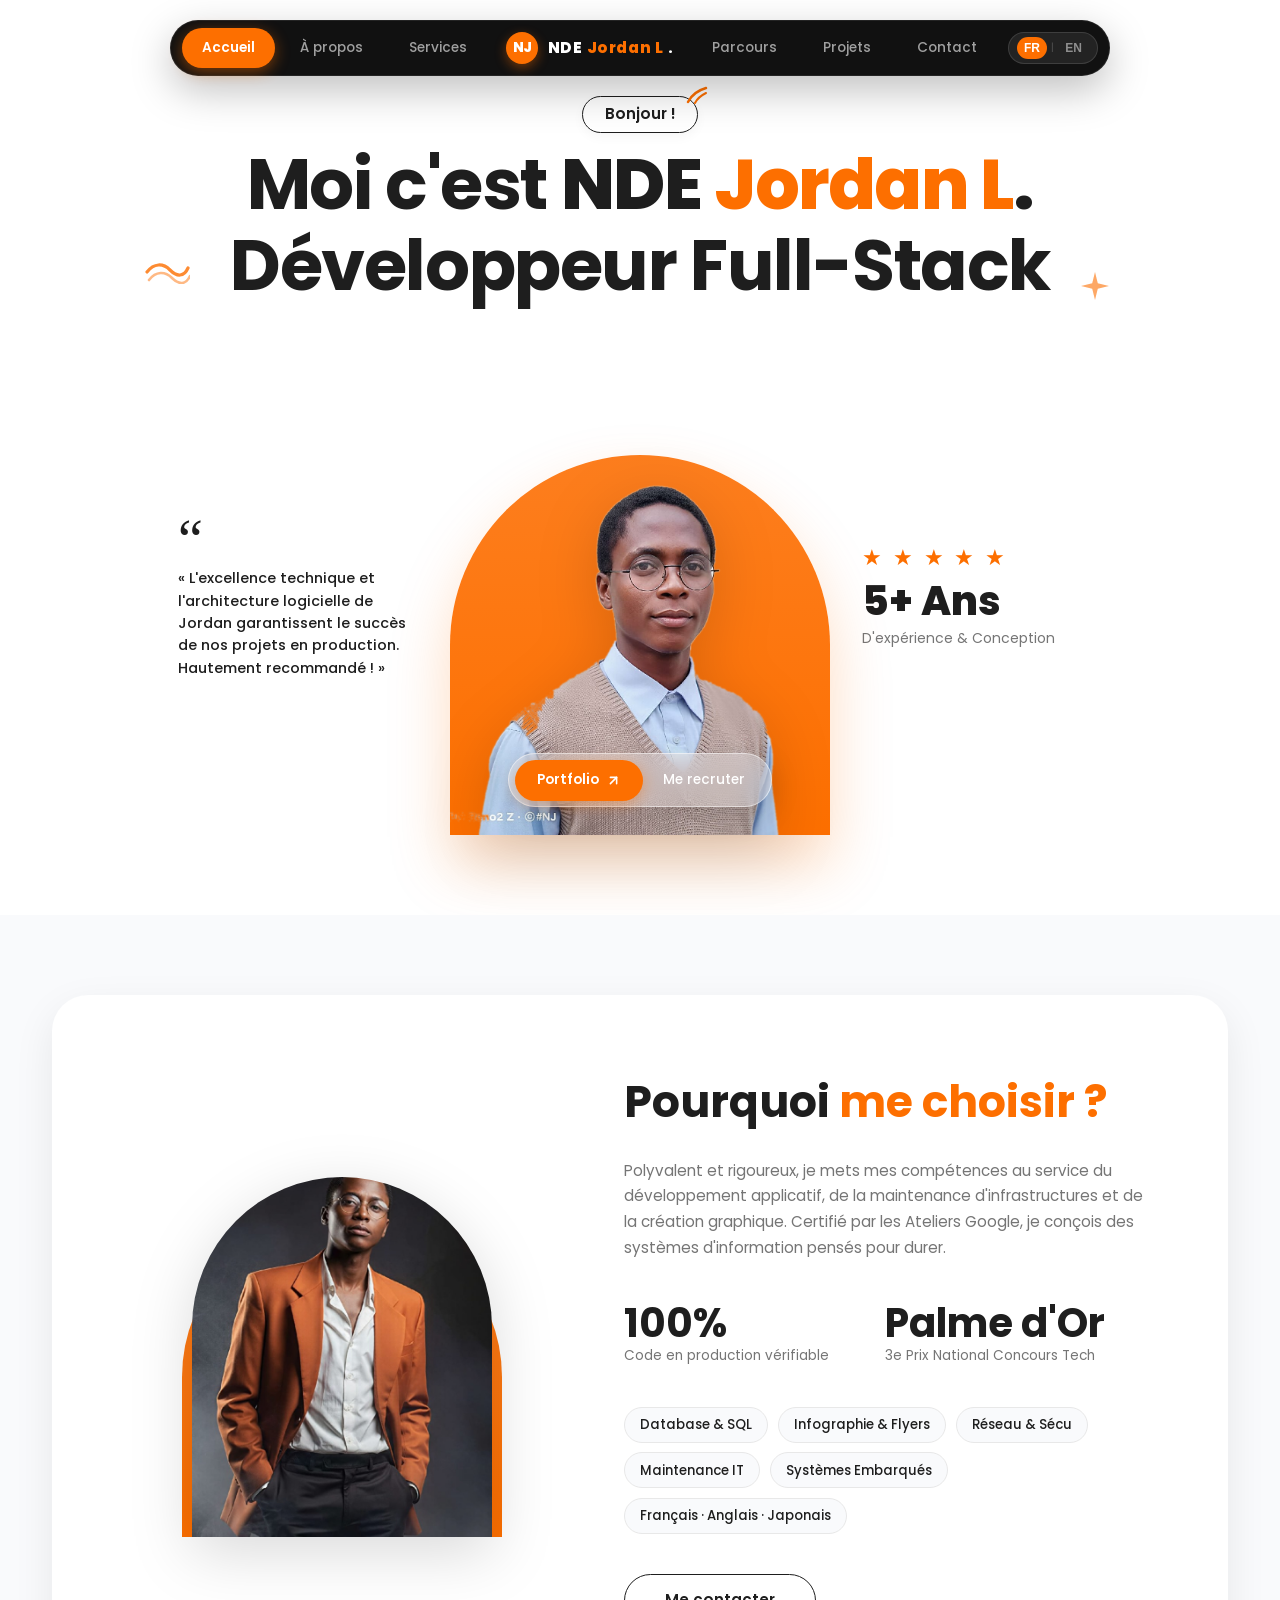
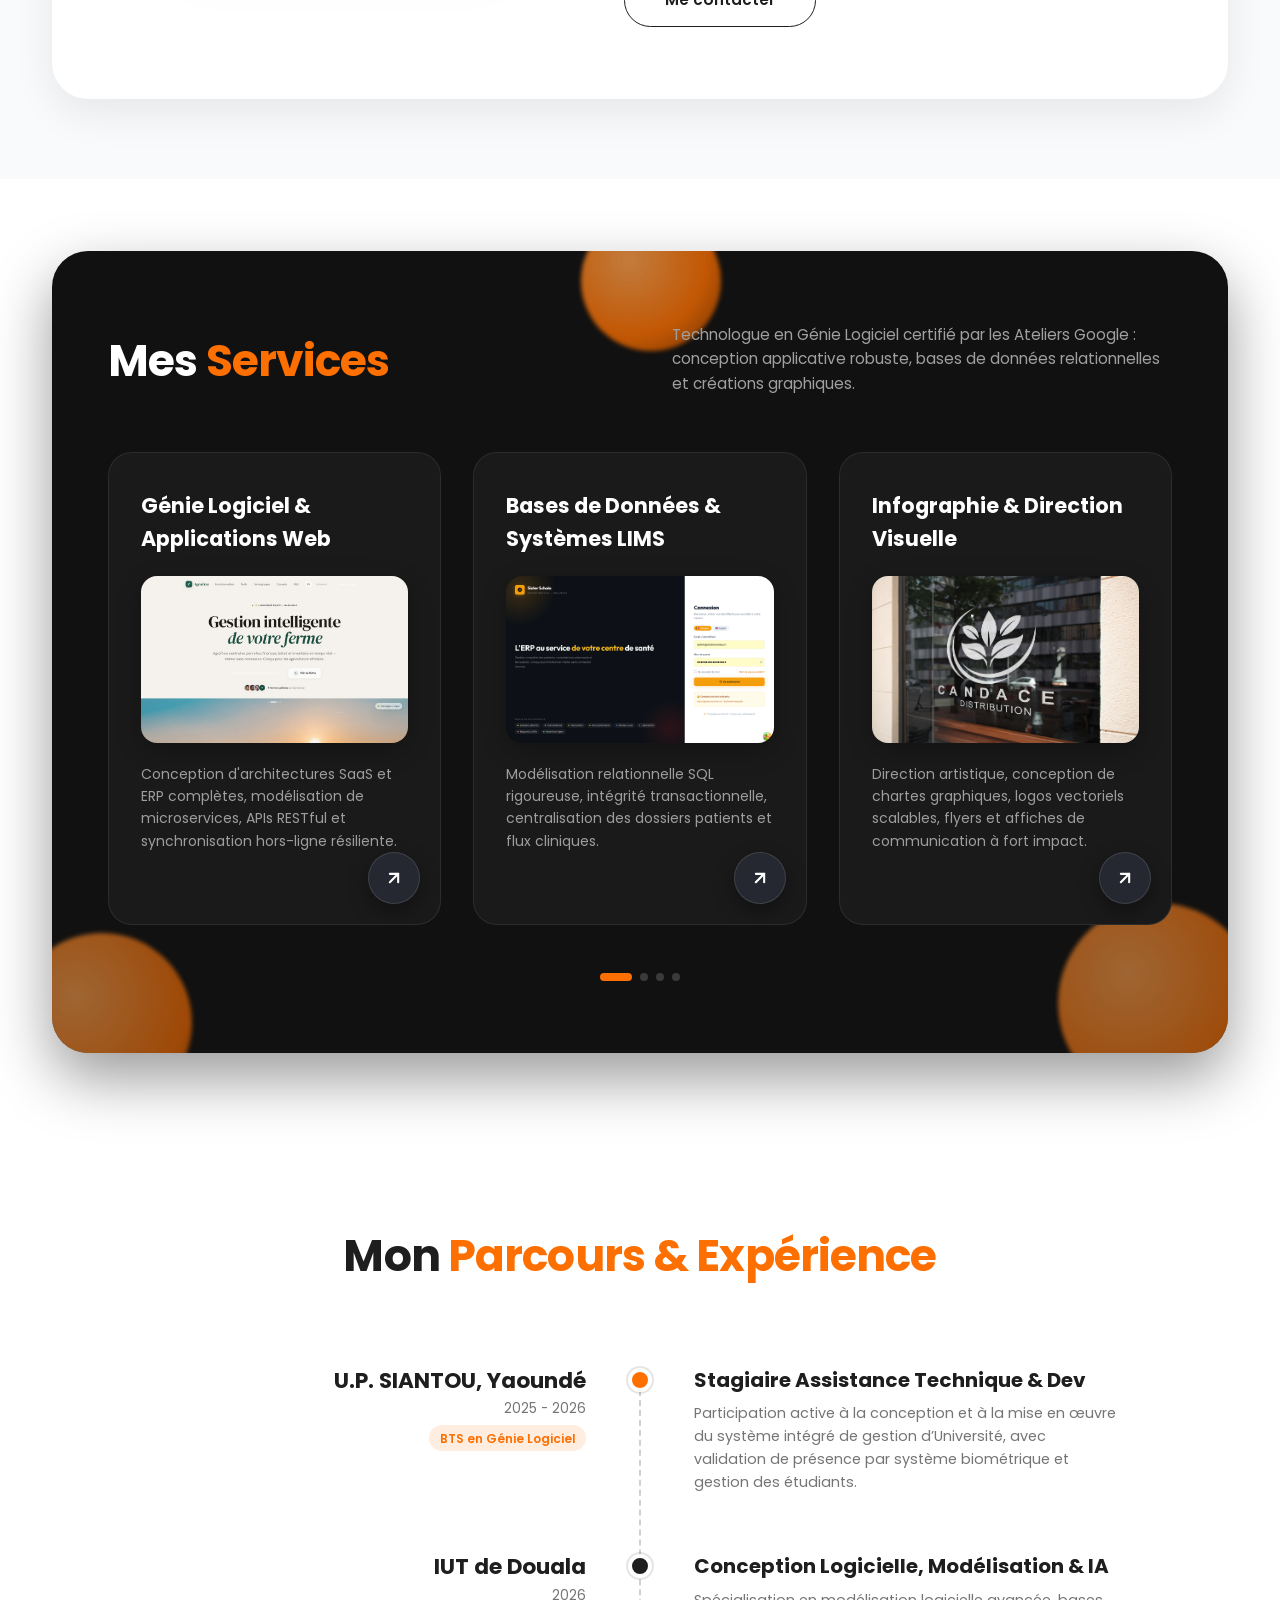
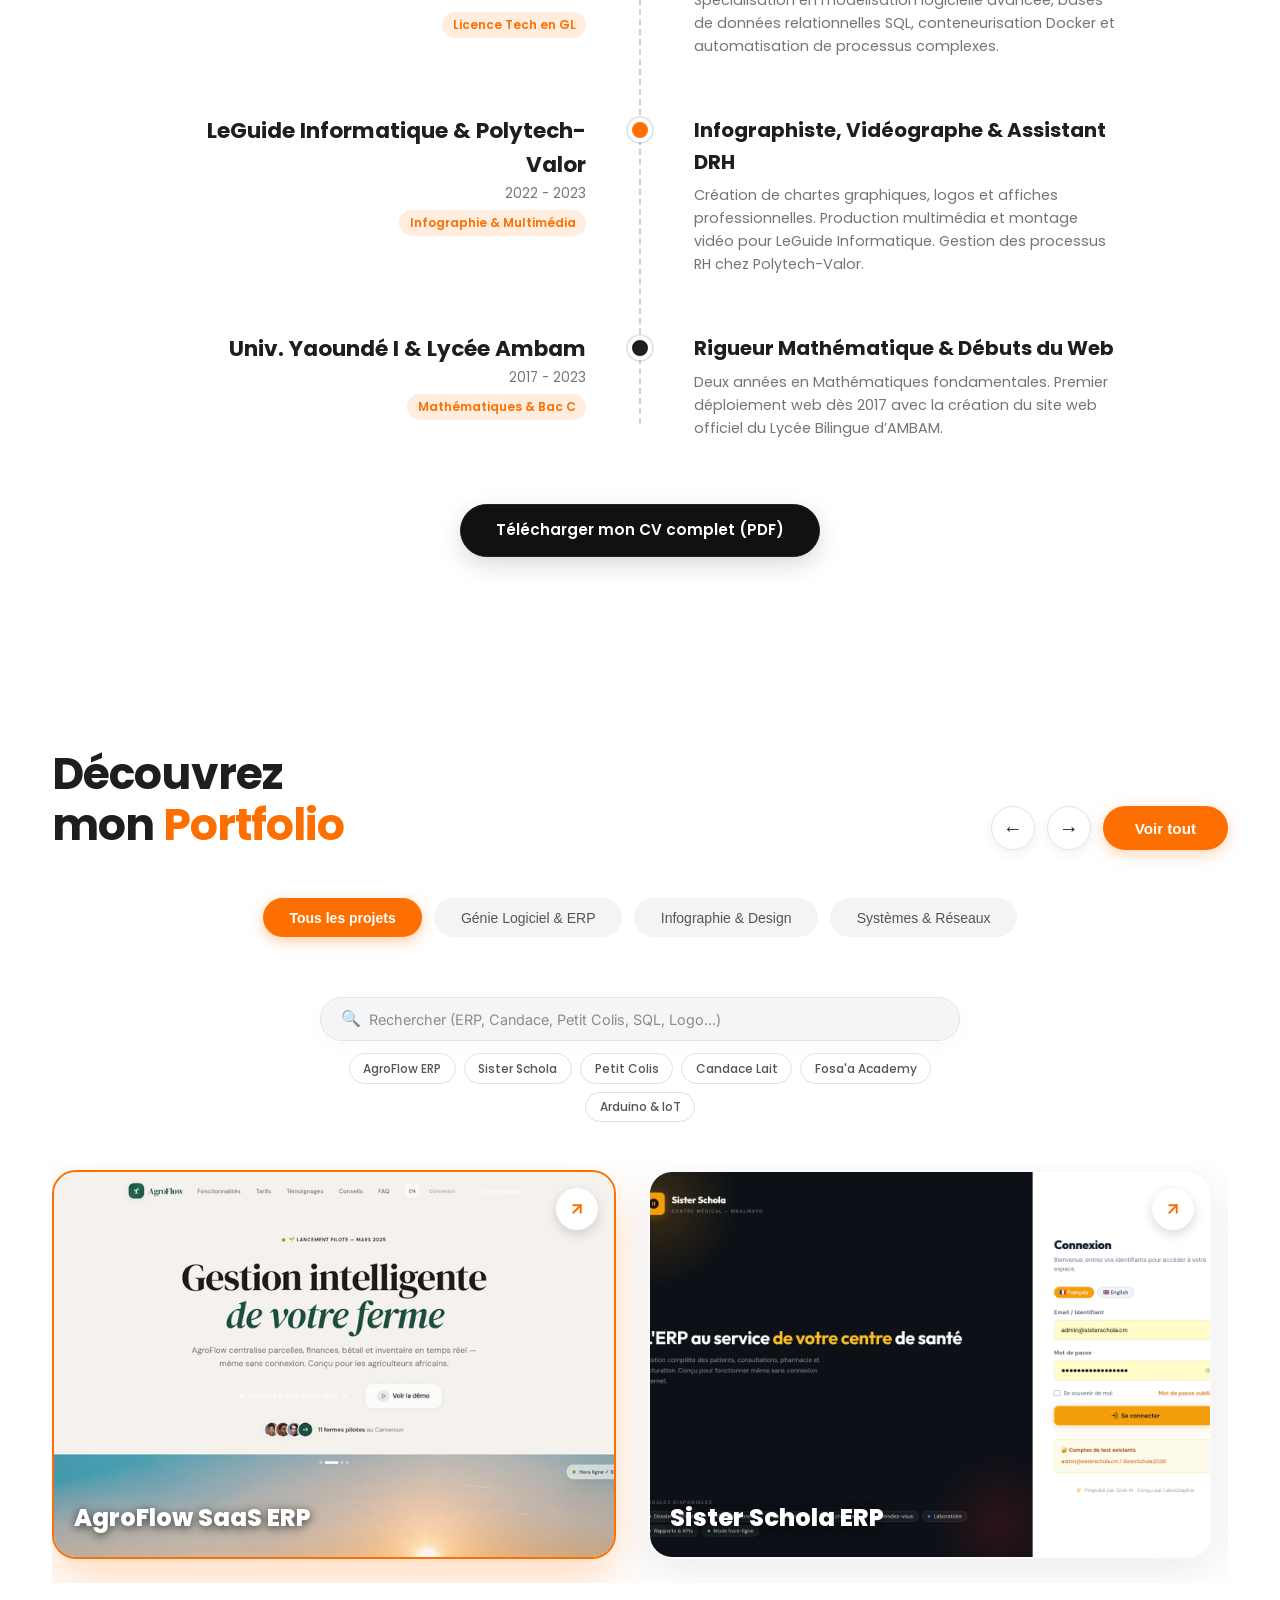
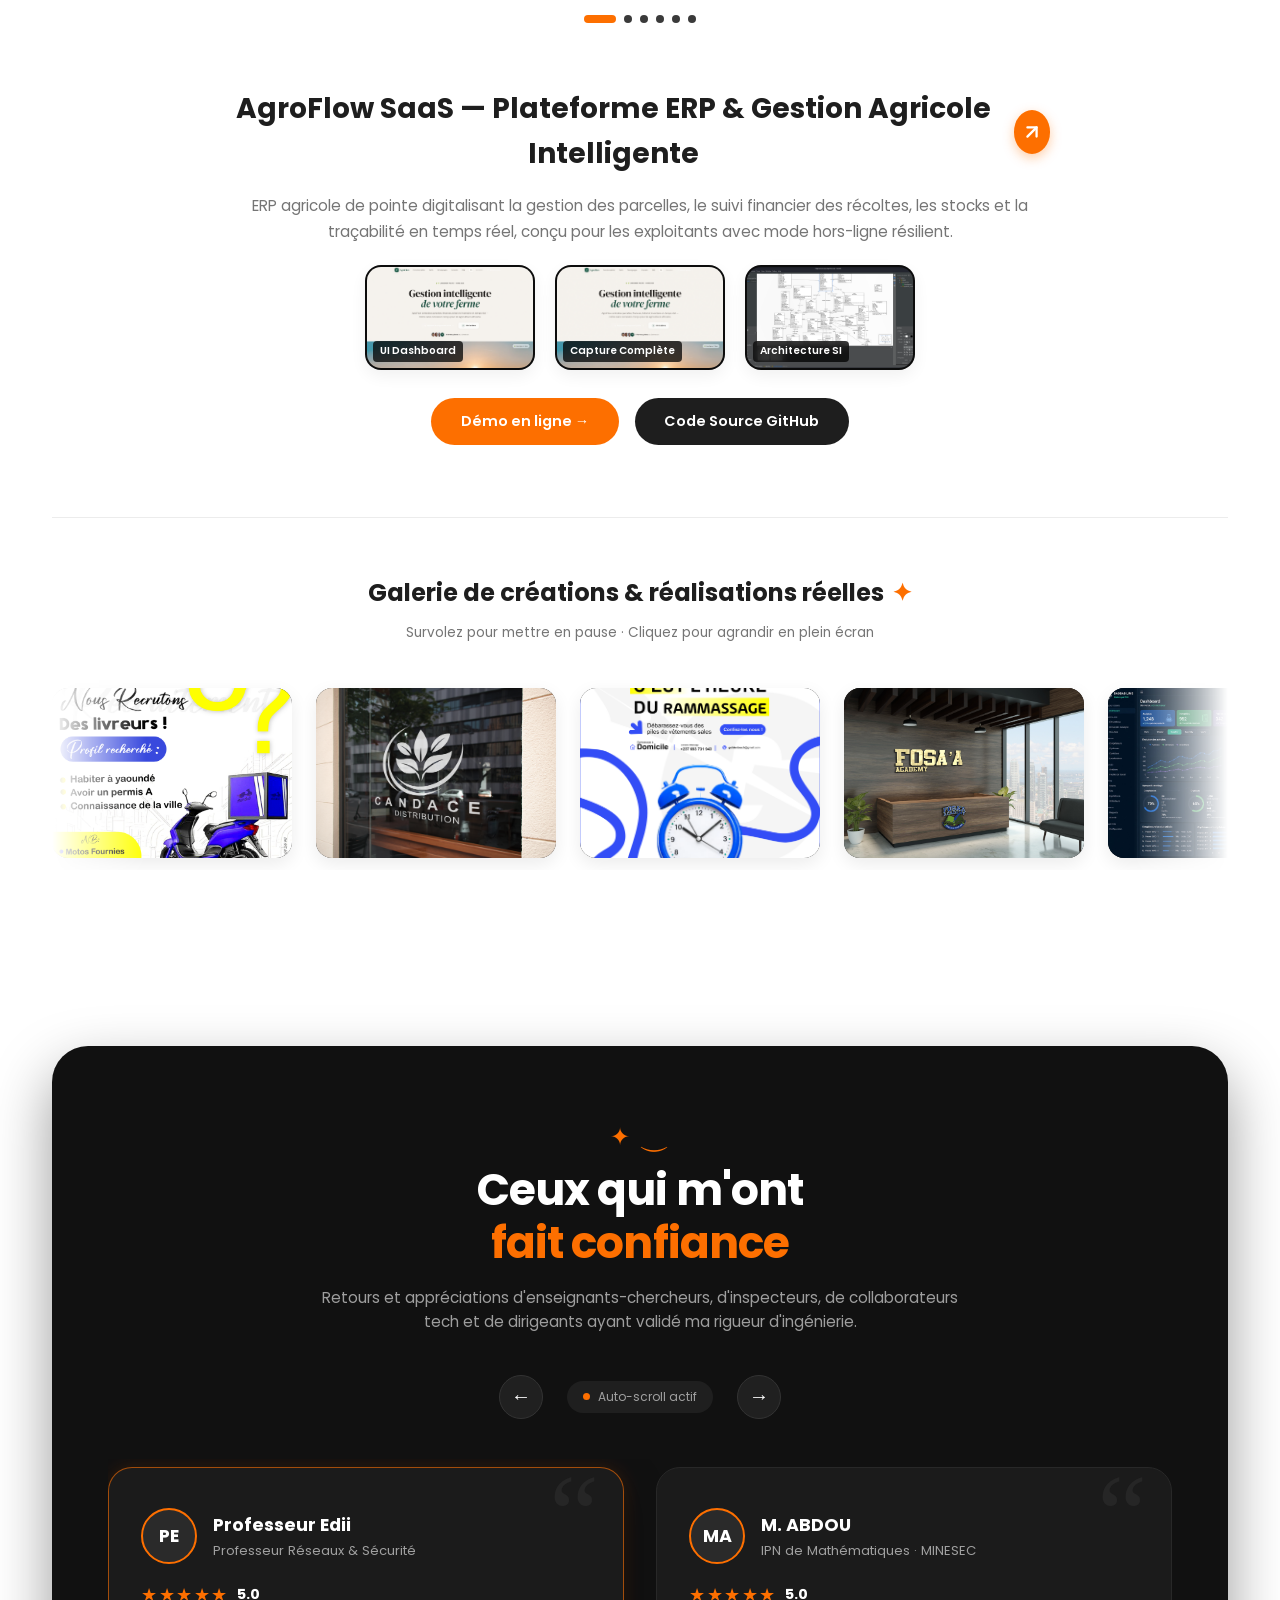
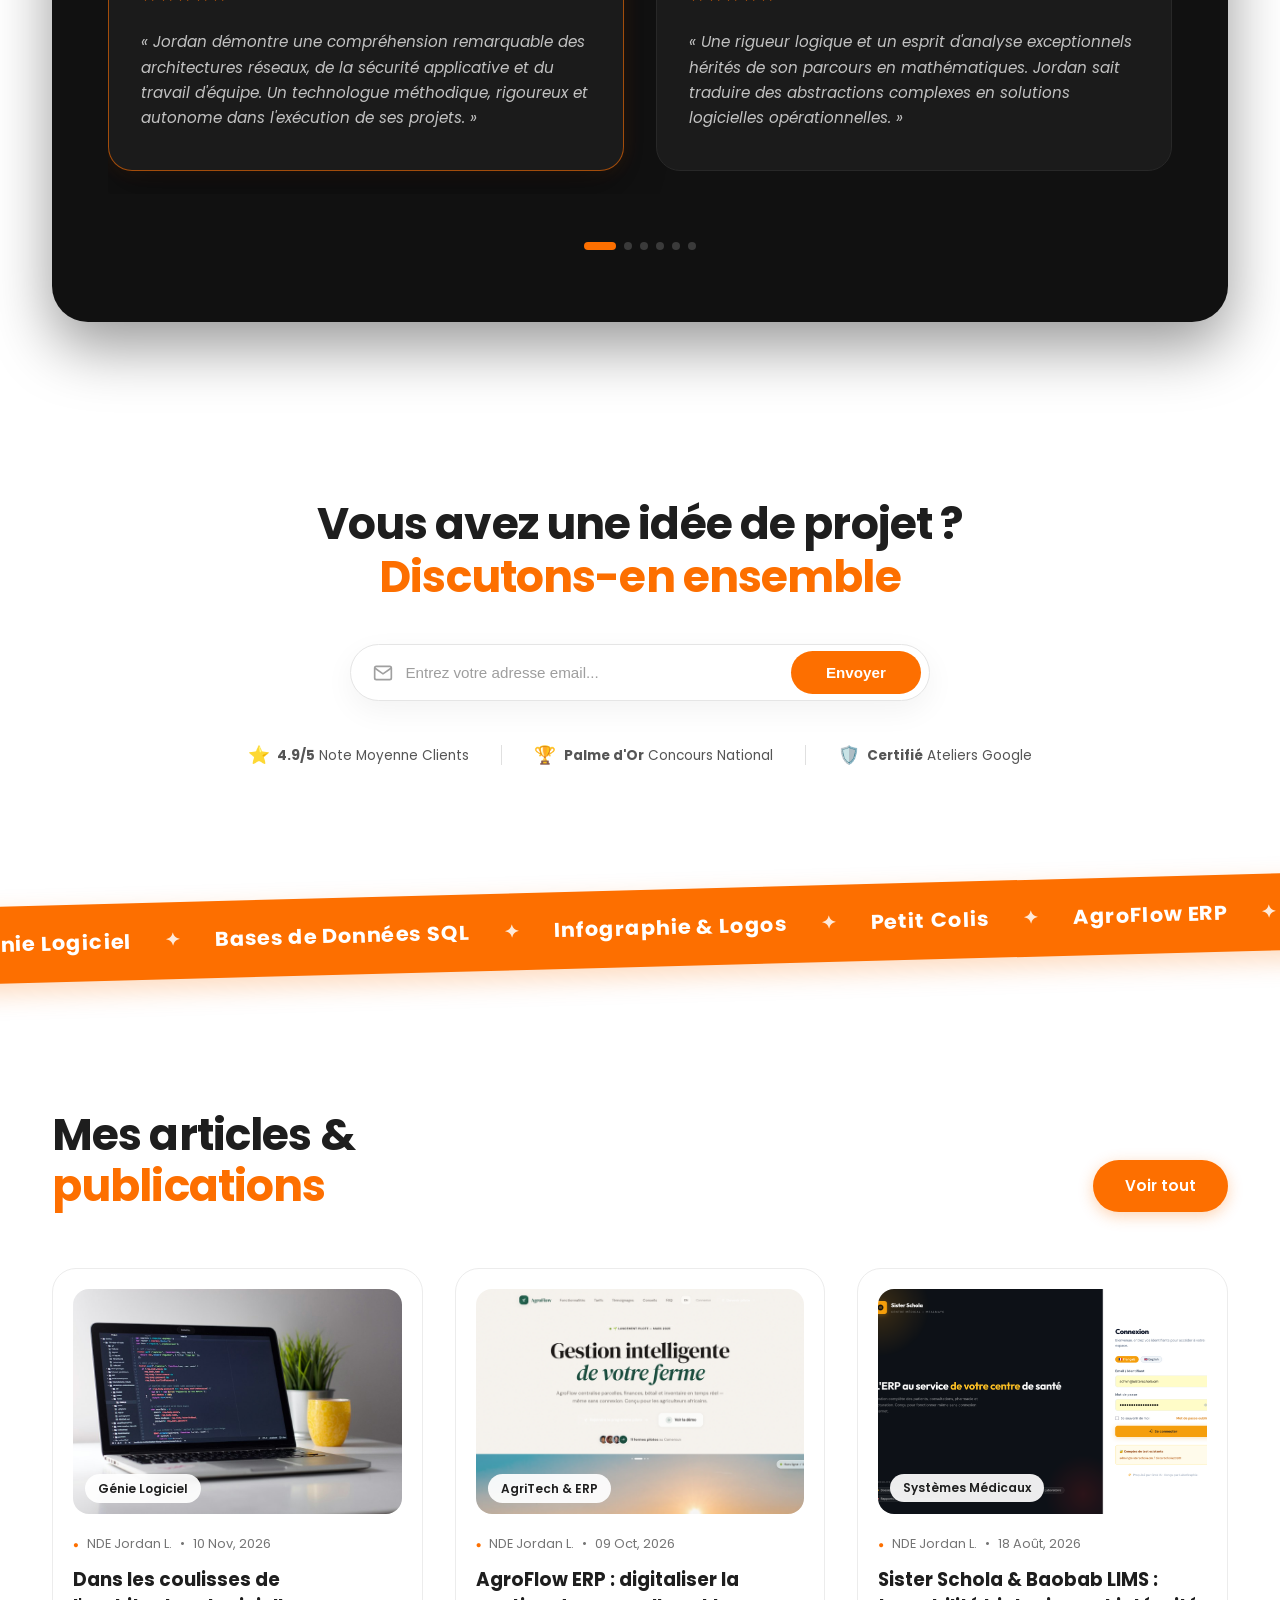
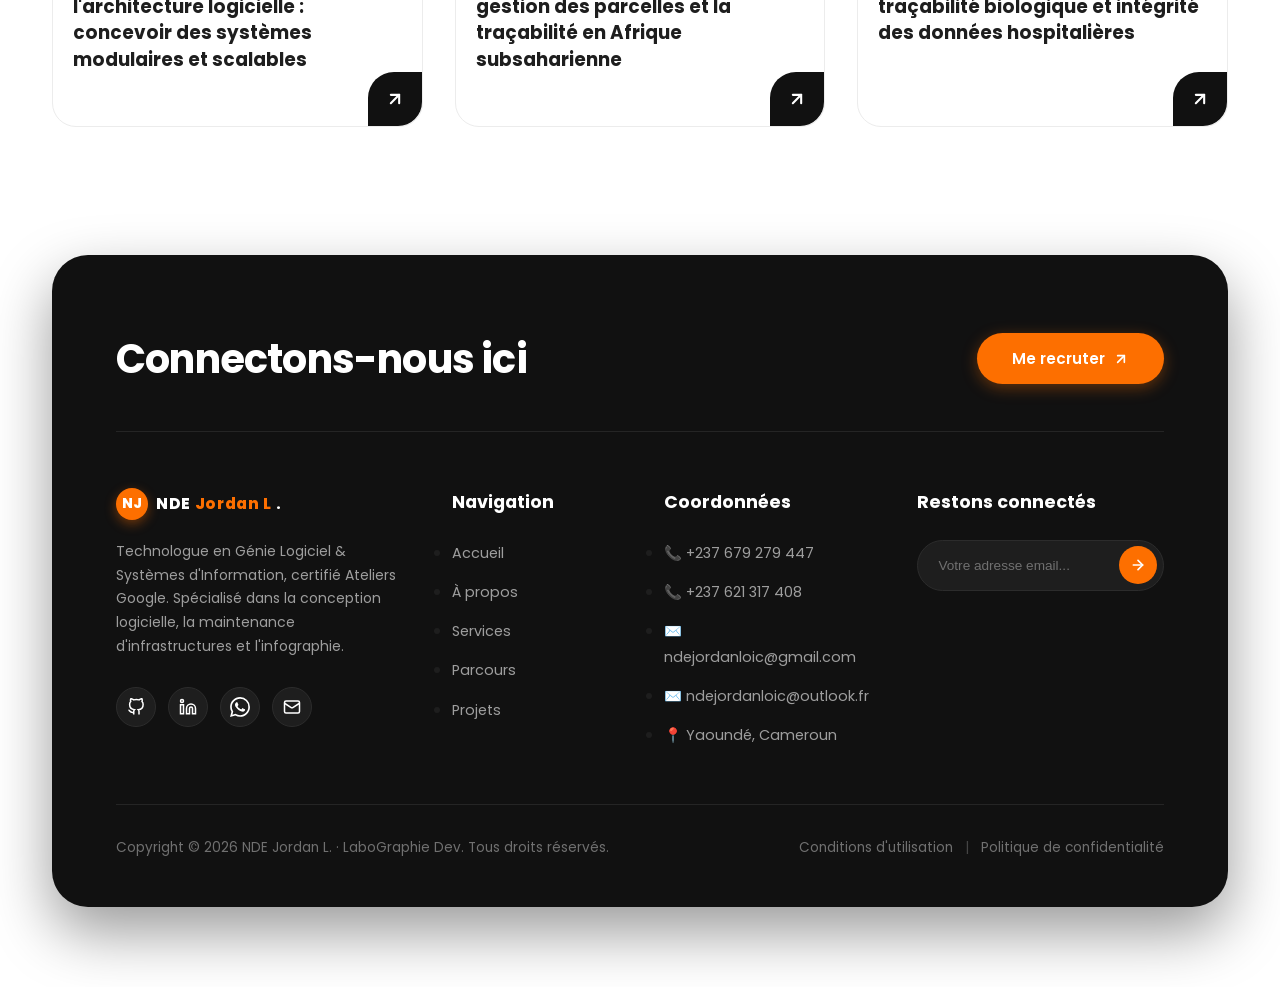
==== commit 4c4cf081: "fix(ux-logic): correction liens Sister Schola vs Acuvera, aperçu visuel AgroFlow, bouton WhatsApp of" ====
--- a/index.html
+++ b/index.html
@@ -225,7 +225,7 @@
             <div class="service-card tilt-card">
               <h3 class="service-name" data-i18n="services.s1Title">Génie Logiciel &amp; Applications Web</h3>
               <div class="service-preview-stack">
-                <img src="rsc/img/projets/dev/DC_Agroflow.png" alt="AgroFlow ERP" class="service-screen-img">
+                <img src="rsc/img/projets/card_agroflow.png" alt="AgroFlow ERP" class="service-screen-img">
               </div>
               <p class="service-card-desc" data-i18n="services.s1Desc">
                 Conception d'architectures SaaS et ERP complètes, modélisation de microservices, APIs RESTful et synchronisation hors-ligne résiliente.
@@ -259,7 +259,7 @@
             <div class="service-card tilt-card">
               <h3 class="service-name" data-i18n="services.s3Title">Infographie &amp; Direction Visuelle</h3>
               <div class="service-preview-stack">
-                <img src="rsc/img/projets/infographie_jordan.png" alt="Créations Infographie Jordan" class="service-screen-img">
+                <img src="rsc/img/projets/infographie/MockupCandace distribution.jpg" alt="Créations Infographie & Packaging" class="service-screen-img">
               </div>
               <p class="service-card-desc" data-i18n="services.s3Desc">
                 Direction artistique, conception de chartes graphiques, logos vectoriels scalables, flyers et affiches de communication à fort impact.
@@ -433,9 +433,9 @@
             <!-- Carte 1 : AgroFlow SaaS ERP (Dev) -->
             <div class="portfolio-card active" data-cat="dev" data-keywords="agroflow erp saas agritech dev web" data-index="0">
               <div class="portfolio-card-img-wrap">
-                <img src="rsc/img/projets/dev/DC_Agroflow.png" alt="AgroFlow ERP" class="portfolio-main-img">
-                <div class="card-brand-overlay">AgroFlow ERP</div>
-                <a href="https://agroflowerp.vercel.app" target="_blank" rel="noopener noreferrer" class="card-corner-arrow" aria-label="Visiter AgroFlow">
+                <img src="rsc/img/projets/card_agroflow.png" alt="AgroFlow ERP" class="portfolio-main-img">
+                <div class="card-brand-overlay">AgroFlow SaaS ERP</div>
+                <a href="https://agroflowsaas.vercel.app" target="_blank" rel="noopener noreferrer" class="card-corner-arrow" aria-label="Visiter AgroFlow">
                   <svg width="18" height="18" viewBox="0 0 24 24" fill="none" stroke="#FD6F00" stroke-width="2.5" stroke-linecap="round" stroke-linejoin="round">
                     <line x1="7" y1="17" x2="17" y2="7"></line>
                     <polyline points="7 7 17 7 17 17"></polyline>
@@ -448,8 +448,8 @@
             <div class="portfolio-card" data-cat="dev" data-keywords="sister schola erp lims clinique sante dev sql" data-index="1">
               <div class="portfolio-card-img-wrap">
                 <img src="rsc/img/projets/dev/SisterSholaErp.png" alt="Sister Schola ERP" class="portfolio-main-img">
-                <div class="card-brand-overlay">Sister Schola</div>
-                <a href="https://acuvera-clinical.vercel.app" target="_blank" rel="noopener noreferrer" class="card-corner-arrow" aria-label="Visiter Sister Schola">
+                <div class="card-brand-overlay">Sister Schola ERP</div>
+                <a href="https://sisterscholaerp.vercel.app" target="_blank" rel="noopener noreferrer" class="card-corner-arrow" aria-label="Visiter Sister Schola">
                   <svg width="18" height="18" viewBox="0 0 24 24" fill="none" stroke="#FD6F00" stroke-width="2.5" stroke-linecap="round" stroke-linejoin="round">
                     <line x1="7" y1="17" x2="17" y2="7"></line>
                     <polyline points="7 7 17 7 17 17"></polyline>
@@ -458,12 +458,12 @@
               </div>
             </div>
 
-            <!-- Carte 3 : Infographie & Affiches Jordan (Infographie) -->
-            <div class="portfolio-card" data-cat="infographie" data-keywords="infographie flyers logos candace petit colis design affiche" data-index="2">
+            <!-- Carte 3 : Candace & Petit Colis (Infographie) -->
+            <div class="portfolio-card" data-cat="infographie" data-keywords="candace petit colis flyers logos design affiche" data-index="2">
               <div class="portfolio-card-img-wrap">
-                <img src="rsc/img/projets/infographie_jordan.png" alt="Créations Infographie Jordan" class="portfolio-main-img">
-                <div class="card-brand-overlay">Infographie &amp; Art</div>
-                <button class="card-corner-arrow btn-zoom-img" data-img="rsc/img/projets/infographie_jordan.png" aria-label="Agrandir">
+                <img src="rsc/img/projets/infographie/MockupCandace distribution.jpg" alt="Candace & Petit Colis" class="portfolio-main-img">
+                <div class="card-brand-overlay">Candace &amp; Petit Colis</div>
+                <button class="card-corner-arrow btn-zoom-img" data-img="rsc/img/projets/infographie/MockupCandace distribution.jpg" aria-label="Agrandir">
                   <svg width="18" height="18" viewBox="0 0 24 24" fill="none" stroke="#FD6F00" stroke-width="2.5" stroke-linecap="round" stroke-linejoin="round">
                     <line x1="7" y1="17" x2="17" y2="7"></line>
                     <polyline points="7 7 17 7 17 17"></polyline>
@@ -477,7 +477,7 @@
               <div class="portfolio-card-img-wrap">
                 <img src="rsc/img/projets/dev/LaboGraphie-web.png" alt="LaboGraphie Web Platform" class="portfolio-main-img">
                 <div class="card-brand-overlay">LaboGraphie Web</div>
-                <a href="https://portfolio-edii.vercel.app" target="_blank" rel="noopener noreferrer" class="card-corner-arrow" aria-label="Visiter LaboGraphie">
+                <a href="https://labographie.vercel.app" target="_blank" rel="noopener noreferrer" class="card-corner-arrow" aria-label="Visiter LaboGraphie">
                   <svg width="18" height="18" viewBox="0 0 24 24" fill="none" stroke="#FD6F00" stroke-width="2.5" stroke-linecap="round" stroke-linejoin="round">
                     <line x1="7" y1="17" x2="17" y2="7"></line>
                     <polyline points="7 7 17 7 17 17"></polyline>
@@ -486,26 +486,26 @@
               </div>
             </div>
 
-            <!-- Carte 5 : Consultant IT & Sister Schola (Systèmes) -->
-            <div class="portfolio-card" data-cat="systems" data-keywords="consultant it reseau infrastructure audit securite" data-index="4">
+            <!-- Carte 5 : Acuvera Clinical LIMS (Dev & Santé) -->
+            <div class="portfolio-card" data-cat="dev" data-keywords="acuvera clinical lims sante laboratoire analyses" data-index="4">
               <div class="portfolio-card-img-wrap">
-                <img src="rsc/img/projets/consultant IT/consultation-sisterShola.png" alt="Consultant IT & Audit Système" class="portfolio-main-img">
-                <div class="card-brand-overlay">Consultant IT</div>
-                <button class="card-corner-arrow btn-zoom-img" data-img="rsc/img/projets/consultant IT/consultation-sisterShola.png" aria-label="Agrandir">
+                <img src="rsc/img/projets/card_acuvera.png" alt="Acuvera Clinical LIMS" class="portfolio-main-img">
+                <div class="card-brand-overlay">Acuvera Clinical</div>
+                <a href="https://acuvera-clinical.vercel.app" target="_blank" rel="noopener noreferrer" class="card-corner-arrow" aria-label="Visiter Acuvera Clinical">
                   <svg width="18" height="18" viewBox="0 0 24 24" fill="none" stroke="#FD6F00" stroke-width="2.5" stroke-linecap="round" stroke-linejoin="round">
                     <line x1="7" y1="17" x2="17" y2="7"></line>
                     <polyline points="7 7 17 7 17 17"></polyline>
                   </svg>
-                </button>
-              </div>
-            </div>
-
-            <!-- Carte 6 : Cartographie Projet & Architecture (Dev) -->
-            <div class="portfolio-card" data-cat="dev" data-keywords="architecture map cartographie si base de donnees schema" data-index="5">
+                </a>
+              </div>
+            </div>
+
+            <!-- Carte 6 : Systèmes Embarqués & Réseaux (Systèmes) -->
+            <div class="portfolio-card" data-cat="systems" data-keywords="arduino iot maintenance reseau baies switchboard" data-index="5">
               <div class="portfolio-card-img-wrap">
-                <img src="rsc/img/projets/dev/labographie-rpoject-map.png" alt="Architecture & Map Projet" class="portfolio-main-img">
-                <div class="card-brand-overlay">Architecture SI</div>
-                <button class="card-corner-arrow btn-zoom-img" data-img="rsc/img/projets/dev/labographie-rpoject-map.png" aria-label="Agrandir">
+                <img src="rsc/img/projets/maintenance/tp arduino.png" alt="Arduino IoT & Réseaux" class="portfolio-main-img">
+                <div class="card-brand-overlay">Arduino &amp; Réseaux</div>
+                <button class="card-corner-arrow btn-zoom-img" data-img="rsc/img/projets/maintenance/tp arduino.png" aria-label="Agrandir">
                   <svg width="18" height="18" viewBox="0 0 24 24" fill="none" stroke="#FD6F00" stroke-width="2.5" stroke-linecap="round" stroke-linejoin="round">
                     <line x1="7" y1="17" x2="17" y2="7"></line>
                     <polyline points="7 7 17 7 17 17"></polyline>
@@ -530,8 +530,8 @@
         <!-- Détail du projet actif (mis à jour dynamiquement) -->
         <div class="active-project-detail">
           <div class="detail-header-row">
-            <h3 class="detail-title" id="activeProjectTitle">AgroFlow SaaS — Solution Intégrée de Gestion Agricole</h3>
-            <a href="https://agroflowerp.vercel.app" target="_blank" rel="noopener noreferrer" class="detail-arrow-orange" id="activeProjectLink" aria-label="Lien direct vers la démo">
+            <h3 class="detail-title" id="activeProjectTitle">AgroFlow SaaS — Plateforme ERP &amp; Gestion Agricole Intelligente</h3>
+            <a href="https://agroflowsaas.vercel.app" target="_blank" rel="noopener noreferrer" class="detail-arrow-orange" id="activeProjectLink" aria-label="Lien direct vers la démo">
               <svg width="22" height="22" viewBox="0 0 24 24" fill="none" stroke="#FFFFFF" stroke-width="2.5" stroke-linecap="round" stroke-linejoin="round">
                 <line x1="7" y1="17" x2="17" y2="7"></line>
                 <polyline points="7 7 17 7 17 17"></polyline>
@@ -541,8 +541,25 @@
           <p class="detail-desc" id="activeProjectDesc">
             ERP agricole de pointe digitalisant la gestion des parcelles, le suivi financier des récoltes, les stocks et la traçabilité en temps réel, conçu pour les exploitants avec mode hors-ligne résilient.
           </p>
+
+          <!-- Vues miniatures & captures du projet actif cliquables -->
+          <div class="detail-gallery-preview" id="activeProjectGallery">
+            <div class="detail-thumb-item btn-zoom-img" data-img="rsc/img/projets/card_agroflow.png" title="AgroFlow · Dashboard & Landing">
+              <img src="rsc/img/projets/card_agroflow.png" alt="Aperçu UI">
+              <span class="detail-thumb-badge">UI Dashboard</span>
+            </div>
+            <div class="detail-thumb-item btn-zoom-img" data-img="rsc/img/projets/shot_agroflow.png" title="AgroFlow · Interface Plein Écran">
+              <img src="rsc/img/projets/shot_agroflow.png" alt="Capture d'écran">
+              <span class="detail-thumb-badge">Capture Complète</span>
+            </div>
+            <div class="detail-thumb-item btn-zoom-img" data-img="rsc/img/projets/dev/DC_Agroflow.png" title="AgroFlow · Architecture SQL & Diagramme de Classes">
+              <img src="rsc/img/projets/dev/DC_Agroflow.png" alt="Architecture Relationnelle">
+              <span class="detail-thumb-badge">Architecture SI</span>
+            </div>
+          </div>
+
           <div class="detail-actions">
-            <a href="https://agroflowerp.vercel.app" target="_blank" rel="noopener noreferrer" class="btn-detail-primary" id="btnDetailLive">
+            <a href="https://agroflowsaas.vercel.app" target="_blank" rel="noopener noreferrer" class="btn-detail-primary" id="btnDetailLive">
               <span data-i18n="portfolio.liveBtn">Démo en ligne &rarr;</span>
             </a>
             <a href="https://github.com/Nadroj-ciol/AgroFlowErp-V1" target="_blank" rel="noopener noreferrer" class="btn-detail-github" id="btnDetailGit">
@@ -616,6 +633,60 @@
                 <img src="rsc/img/projets/Reseau & Sécu/pexels-brett-sayles-4716292.jpg" alt="Baie de Brassage Réseau" loading="lazy">
                 <div class="showcase-overlay"><span>Réseau &amp; Baies de Brassage</span></div>
               </div>
+
+              <!-- Item 10: AgroFlow Dashboard -->
+              <div class="showcase-item btn-zoom-img" data-img="rsc/img/projets/card_agroflow.png" title="AgroFlow ERP · Tableau de Bord SaaS">
+                <img src="rsc/img/projets/card_agroflow.png" alt="AgroFlow Dashboard" loading="lazy">
+                <div class="showcase-overlay"><span>AgroFlow · ERP Dashboard</span></div>
+              </div>
+
+              <!-- Item 11: Sister Schola ERP Médical -->
+              <div class="showcase-item btn-zoom-img" data-img="rsc/img/projets/dev/SisterSholaErp.png" title="Sister Schola · Système d'Information Hospitalier">
+                <img src="rsc/img/projets/dev/SisterSholaErp.png" alt="Sister Schola ERP" loading="lazy">
+                <div class="showcase-overlay"><span>Sister Schola · ERP Clinique</span></div>
+              </div>
+
+              <!-- Item 12: Acuvera Clinical Analyses -->
+              <div class="showcase-item btn-zoom-img" data-img="rsc/img/projets/card_acuvera.png" title="Acuvera Clinical · Suivi des Analyses Médicales">
+                <img src="rsc/img/projets/card_acuvera.png" alt="Acuvera Clinical LIMS" loading="lazy">
+                <div class="showcase-overlay"><span>Acuvera · Laboratoire LIMS</span></div>
+              </div>
+
+              <!-- Item 13: LaboGraphie Plateforme Web -->
+              <div class="showcase-item btn-zoom-img" data-img="rsc/img/projets/dev/LaboGraphie-web.png" title="LaboGraphie · Écosystème Web Pro">
+                <img src="rsc/img/projets/dev/LaboGraphie-web.png" alt="LaboGraphie Web" loading="lazy">
+                <div class="showcase-overlay"><span>LaboGraphie · Plateforme Web</span></div>
+              </div>
+
+              <!-- Item 14: Candace Lait de Beauté -->
+              <div class="showcase-item btn-zoom-img" data-img="rsc/img/projets/infographie/flyer produit Candace Lait de beauté.jpg" title="Candace Lait · Packaging Cosmétique">
+                <img src="rsc/img/projets/infographie/flyer produit Candace Lait de beauté.jpg" alt="Candace Lait de Beauté" loading="lazy">
+                <div class="showcase-overlay"><span>Candace Lait · Packaging</span></div>
+              </div>
+
+              <!-- Item 15: Golden Pressing Logo -->
+              <div class="showcase-item btn-zoom-img" data-img="rsc/img/projets/infographie/logo golden pressing.jpg" title="Golden Pressing · Logo Vectoriel & Identité">
+                <img src="rsc/img/projets/infographie/logo golden pressing.jpg" alt="Golden Pressing Logo" loading="lazy">
+                <div class="showcase-overlay"><span>Golden Pressing · Logo</span></div>
+              </div>
+
+              <!-- Item 16: AllôKev Flyer Promotionnel -->
+              <div class="showcase-item btn-zoom-img" data-img="rsc/img/projets/infographie/flyer allokev kev baby.jpg" title="AllôKev · Campagne Commerciale & Affiche">
+                <img src="rsc/img/projets/infographie/flyer allokev kev baby.jpg" alt="AllôKev Flyer" loading="lazy">
+                <div class="showcase-overlay"><span>AllôKev · Campagne Commerciale</span></div>
+              </div>
+
+              <!-- Item 17: LaboGraphie Stand & Salon -->
+              <div class="showcase-item btn-zoom-img" data-img="rsc/img/projets/infographie/mockup salon projet labographie logo.jpg" title="LaboGraphie · Stand d'Exposition 3D">
+                <img src="rsc/img/projets/infographie/mockup salon projet labographie logo.jpg" alt="Salon LaboGraphie" loading="lazy">
+                <div class="showcase-overlay"><span>LaboGraphie · Stand 3D</span></div>
+              </div>
+
+              <!-- Item 18: Équipe LaboGraphie Terrain -->
+              <div class="showcase-item btn-zoom-img" data-img="rsc/img/projets/perso & equipe/WhatsApp Image 2025-12-31 at 22.37.29(1).jpeg" title="LaboGraphie Dev · Synergie & Travail d'Équipe">
+                <img src="rsc/img/projets/perso & equipe/WhatsApp Image 2025-12-31 at 22.37.29(1).jpeg" alt="Équipe LaboGraphie Dev" loading="lazy">
+                <div class="showcase-overlay"><span>LaboGraphie Dev · Esprit d'Équipe</span></div>
+              </div>
             </div>
 
             <!-- Duplication pour boucle infinie sans saccade -->
@@ -655,6 +726,42 @@
               <div class="showcase-item btn-zoom-img" data-img="rsc/img/projets/Reseau & Sécu/pexels-brett-sayles-4716292.jpg">
                 <img src="rsc/img/projets/Reseau & Sécu/pexels-brett-sayles-4716292.jpg" alt="Baie de Brassage Réseau" loading="lazy">
                 <div class="showcase-overlay"><span>Réseau &amp; Baies de Brassage</span></div>
+              </div>
+              <div class="showcase-item btn-zoom-img" data-img="rsc/img/projets/card_agroflow.png">
+                <img src="rsc/img/projets/card_agroflow.png" alt="AgroFlow Dashboard" loading="lazy">
+                <div class="showcase-overlay"><span>AgroFlow · ERP Dashboard</span></div>
+              </div>
+              <div class="showcase-item btn-zoom-img" data-img="rsc/img/projets/dev/SisterSholaErp.png">
+                <img src="rsc/img/projets/dev/SisterSholaErp.png" alt="Sister Schola ERP" loading="lazy">
+                <div class="showcase-overlay"><span>Sister Schola · ERP Clinique</span></div>
+              </div>
+              <div class="showcase-item btn-zoom-img" data-img="rsc/img/projets/card_acuvera.png">
+                <img src="rsc/img/projets/card_acuvera.png" alt="Acuvera Clinical LIMS" loading="lazy">
+                <div class="showcase-overlay"><span>Acuvera · Laboratoire LIMS</span></div>
+              </div>
+              <div class="showcase-item btn-zoom-img" data-img="rsc/img/projets/dev/LaboGraphie-web.png">
+                <img src="rsc/img/projets/dev/LaboGraphie-web.png" alt="LaboGraphie Web" loading="lazy">
+                <div class="showcase-overlay"><span>LaboGraphie · Plateforme Web</span></div>
+              </div>
+              <div class="showcase-item btn-zoom-img" data-img="rsc/img/projets/infographie/flyer produit Candace Lait de beauté.jpg">
+                <img src="rsc/img/projets/infographie/flyer produit Candace Lait de beauté.jpg" alt="Candace Lait de Beauté" loading="lazy">
+                <div class="showcase-overlay"><span>Candace Lait · Packaging</span></div>
+              </div>
+              <div class="showcase-item btn-zoom-img" data-img="rsc/img/projets/infographie/logo golden pressing.jpg">
+                <img src="rsc/img/projets/infographie/logo golden pressing.jpg" alt="Golden Pressing Logo" loading="lazy">
+                <div class="showcase-overlay"><span>Golden Pressing · Logo</span></div>
+              </div>
+              <div class="showcase-item btn-zoom-img" data-img="rsc/img/projets/infographie/flyer allokev kev baby.jpg">
+                <img src="rsc/img/projets/infographie/flyer allokev kev baby.jpg" alt="AllôKev Flyer" loading="lazy">
+                <div class="showcase-overlay"><span>AllôKev · Campagne Commerciale</span></div>
+              </div>
+              <div class="showcase-item btn-zoom-img" data-img="rsc/img/projets/infographie/mockup salon projet labographie logo.jpg">
+                <img src="rsc/img/projets/infographie/mockup salon projet labographie logo.jpg" alt="Salon LaboGraphie" loading="lazy">
+                <div class="showcase-overlay"><span>LaboGraphie · Stand 3D</span></div>
+              </div>
+              <div class="showcase-item btn-zoom-img" data-img="rsc/img/projets/perso & equipe/WhatsApp Image 2025-12-31 at 22.37.29(1).jpeg">
+                <img src="rsc/img/projets/perso & equipe/WhatsApp Image 2025-12-31 at 22.37.29(1).jpeg" alt="Équipe LaboGraphie Dev" loading="lazy">
+                <div class="showcase-overlay"><span>LaboGraphie Dev · Esprit d'Équipe</span></div>
               </div>
             </div>
           </div>
@@ -945,10 +1052,10 @@
             </a>
           </article>
 
-          <!-- Article 2 -->
+          <!-- Article 2 : AgroFlow ERP -->
           <article class="blog-card">
             <div class="blog-img-wrap">
-              <img src="rsc/img/projets/dev/DC_Agroflow.png" alt="AgroFlow & ERP" class="blog-img" loading="lazy">
+              <img src="rsc/img/projets/card_agroflow.png" alt="AgroFlow ERP" class="blog-img" loading="lazy">
               <span class="blog-tag-pill" data-i18n="blog.a2Tag">AgriTech &amp; ERP</span>
             </div>
             <div class="blog-meta-row">
@@ -960,7 +1067,7 @@
             <h3 class="blog-title" data-i18n="blog.a2Title">
               AgroFlow ERP : digitaliser la gestion des parcelles et la traçabilité en Afrique subsaharienne
             </h3>
-            <a href="https://agroflowerp.vercel.app" target="_blank" rel="noopener noreferrer" class="blog-arrow-btn" aria-label="Lire l'article">
+            <a href="https://agroflowsaas.vercel.app" target="_blank" rel="noopener noreferrer" class="blog-arrow-btn" aria-label="Lire l'article">
               <svg width="20" height="20" viewBox="0 0 24 24" fill="none" stroke="#FFFFFF" stroke-width="2.5" stroke-linecap="round" stroke-linejoin="round">
                 <line x1="7" y1="17" x2="17" y2="7"></line>
                 <polyline points="7 7 17 7 17 17"></polyline>
@@ -968,10 +1075,10 @@
             </a>
           </article>
 
-          <!-- Article 3 -->
+          <!-- Article 3 : Sister Schola ERP -->
           <article class="blog-card">
             <div class="blog-img-wrap">
-              <img src="rsc/img/projets/dev/SisterSholaErp.png" alt="Santé & LIMS" class="blog-img" loading="lazy">
+              <img src="rsc/img/projets/dev/SisterSholaErp.png" alt="Sister Schola ERP Médical" class="blog-img" loading="lazy">
               <span class="blog-tag-pill" data-i18n="blog.a3Tag">Systèmes Médicaux</span>
             </div>
             <div class="blog-meta-row">
@@ -981,9 +1088,9 @@
               <span class="blog-date">18 Août, 2026</span>
             </div>
             <h3 class="blog-title" data-i18n="blog.a3Title">
-              Sister Schola &amp; Baobab LIMS : traçabilité biologique et intégrité des données hospitalières
+              Sister Schola : dossier patient informatisé et intégrité des flux cliniques hospitaliers
             </h3>
-            <a href="https://acuvera-clinical.vercel.app" target="_blank" rel="noopener noreferrer" class="blog-arrow-btn" aria-label="Lire l'article">
+            <a href="https://sisterscholaerp.vercel.app" target="_blank" rel="noopener noreferrer" class="blog-arrow-btn" aria-label="Lire l'article">
               <svg width="20" height="20" viewBox="0 0 24 24" fill="none" stroke="#FFFFFF" stroke-width="2.5" stroke-linecap="round" stroke-linejoin="round">
                 <line x1="7" y1="17" x2="17" y2="7"></line>
                 <polyline points="7 7 17 7 17 17"></polyline>
@@ -1040,11 +1147,13 @@
                 <a href="https://www.linkedin.com/in/jordan-lo%C3%AFc-nde-63b041427/" target="_blank" rel="noopener noreferrer" class="social-circle" aria-label="LinkedIn">
                   <svg width="18" height="18" viewBox="0 0 24 24" fill="none" stroke="currentColor" stroke-width="2"><path d="M16 8a6 6 0 0 1 6 6v7h-4v-7a2 2 0 0 0-2-2 2 2 0 0 0-2 2v7h-4v-7a6 6 0 0 1 6-6z"></path><rect x="2" y="9" width="4" height="12"></rect><circle cx="4" cy="4" r="2"></circle></svg>
                 </a>
-                <a href="https://wa.me/237679279447" target="_blank" rel="noopener noreferrer" class="social-circle" aria-label="WhatsApp">
-                  <svg width="18" height="18" viewBox="0 0 24 24" fill="none" stroke="currentColor" stroke-width="2"><path d="M22 16.92v3a2 2 0 0 1-2.18 2 19.79 19.79 0 0 1-8.63-3.07 19.5 19.5 0 0 1-6-6 19.79 19.79 0 0 1-3.07-8.67A2 2 0 0 1 4.11 2h3a2 2 0 0 1 2 1.72 12.84 12.84 0 0 0 .7 2.81 2 2 0 0 1-.45 2.11L8.09 9.91a16 16 0 0 0 6 6l1.27-1.27a2 2 0 0 1 2.11-.45 12.84 12.84 0 0 0 2.81.7A2 2 0 0 1 22 16.92z"></path></svg>
+                <a href="https://wa.me/237679279447?text=Bonjour%20Jordan,%20j'ai%20consult%C3%A9%20votre%20portfolio%20et%20souhaite%20%C3%A9changer%20avec%20vous%20concernant%20un%20projet." target="_blank" rel="noopener noreferrer" class="social-circle social-whatsapp" aria-label="WhatsApp Jordan L.">
+                  <svg width="20" height="20" viewBox="0 0 24 24" fill="currentColor">
+                    <path d="M17.472 14.382c-.297-.149-1.758-.867-2.03-.967-.273-.099-.471-.148-.67.15-.197.297-.767.966-.94 1.164-.173.199-.347.223-.644.075-.297-.15-1.255-.463-2.39-1.475-.883-.788-1.48-1.761-1.653-2.059-.173-.297-.018-.458.13-.606.134-.133.298-.347.446-.52.149-.174.198-.298.298-.497.099-.198.05-.371-.025-.52-.075-.149-.669-1.612-.916-2.207-.242-.579-.487-.5-.669-.51-.173-.008-.371-.01-.57-.01-.198 0-.52.074-.792.372-.272.297-1.04 1.016-1.04 2.479 0 1.462 1.065 2.875 1.213 3.074.149.198 2.096 3.2 5.077 4.487.709.306 1.262.489 1.694.625.712.227 1.36.195 1.871.118.571-.085 1.758-.719 2.006-1.413.248-.694.248-1.289.173-1.413-.074-.124-.272-.198-.57-.347m-5.421 7.403h-.004a9.87 9.87 0 01-5.031-1.378l-.361-.214-3.741.982.998-3.648-.235-.374a9.86 9.86 0 01-1.51-5.26c.001-5.45 4.436-9.884 9.888-9.884 2.64 0 5.122 1.03 6.988 2.898a9.825 9.825 0 012.893 6.994c-.003 5.45-4.437 9.884-9.885 9.884m8.413-18.297A11.815 11.815 0 0012.05 0C5.495 0 .16 5.335.157 11.892c0 2.096.547 4.142 1.588 5.945L.057 24l6.305-1.654a11.882 11.882 0 005.683 1.448h.005c6.554 0 11.89-5.335 11.893-11.893a11.821 11.821 0 00-3.48-8.413Z"/>
+                  </svg>
                 </a>
-                <a href="mailto:ndejordanloic@gmail.com" class="social-circle" aria-label="Email">
-                  <svg width="18" height="18" viewBox="0 0 24 24" fill="none" stroke="currentColor" stroke-width="2"><circle cx="12" cy="12" r="4"></circle><path d="M16 8v5a3 3 0 0 0 6 0v-1a10 10 0 1 0-3.92 7.94"></path></svg>
+                <a href="mailto:ndejordanloic@gmail.com?subject=Prise%20de%20contact%20depuis%20le%20portfolio" class="social-circle" aria-label="Email Jordan L.">
+                  <svg width="18" height="18" viewBox="0 0 24 24" fill="none" stroke="currentColor" stroke-width="2"><rect x="2" y="4" width="20" height="16" rx="2"></rect><path d="m22 7-8.97 5.7a1.94 1.94 0 0 1-2.06 0L2 7"></path></svg>
                 </a>
               </div>
             </div>
--- a/css/style.css
+++ b/css/style.css
@@ -1185,7 +1185,68 @@
   font-size: 0.95rem;
   color: var(--figma-text-muted);
   line-height: 1.7;
-  margin-bottom: 1.75rem;
+  margin-bottom: 1.25rem;
+}
+
+/* Mini-galerie visuelle du projet actif (vues multiples & schémas) */
+.detail-gallery-preview {
+  display: flex;
+  justify-content: center;
+  align-items: center;
+  gap: 1.25rem;
+  margin: 1.25rem auto 1.75rem auto;
+  flex-wrap: wrap;
+}
+
+.detail-thumb-item {
+  width: 170px;
+  height: 105px;
+  border-radius: var(--radius-card-sm);
+  overflow: hidden;
+  position: relative;
+  border: 2px solid rgba(0, 0, 0, 0.08);
+  box-shadow: 0 6px 16px rgba(0, 0, 0, 0.06);
+  cursor: pointer;
+  transition: all 0.3s var(--ease-spring);
+  background: #0D0D0D;
+}
+
+.detail-thumb-item:hover {
+  transform: translateY(-4px) scale(1.04);
+  border-color: var(--figma-orange);
+  box-shadow: 0 10px 25px rgba(253, 111, 0, 0.25);
+}
+
+.detail-thumb-item img {
+  width: 100%;
+  height: 100%;
+  object-fit: cover;
+  transition: transform 0.4s ease;
+}
+
+.detail-thumb-item:hover img {
+  transform: scale(1.08);
+}
+
+.detail-thumb-badge {
+  position: absolute;
+  bottom: 6px;
+  left: 6px;
+  background: rgba(0, 0, 0, 0.75);
+  backdrop-filter: blur(4px);
+  color: #FFFFFF;
+  font-size: 0.65rem;
+  font-weight: 600;
+  padding: 2px 7px;
+  border-radius: 4px;
+  pointer-events: none;
+}
+
+.social-whatsapp:hover {
+  background: #25D366 !important;
+  color: #FFFFFF !important;
+  border-color: #25D366 !important;
+  box-shadow: 0 4px 15px rgba(37, 211, 102, 0.35);
 }
 
 .detail-actions {
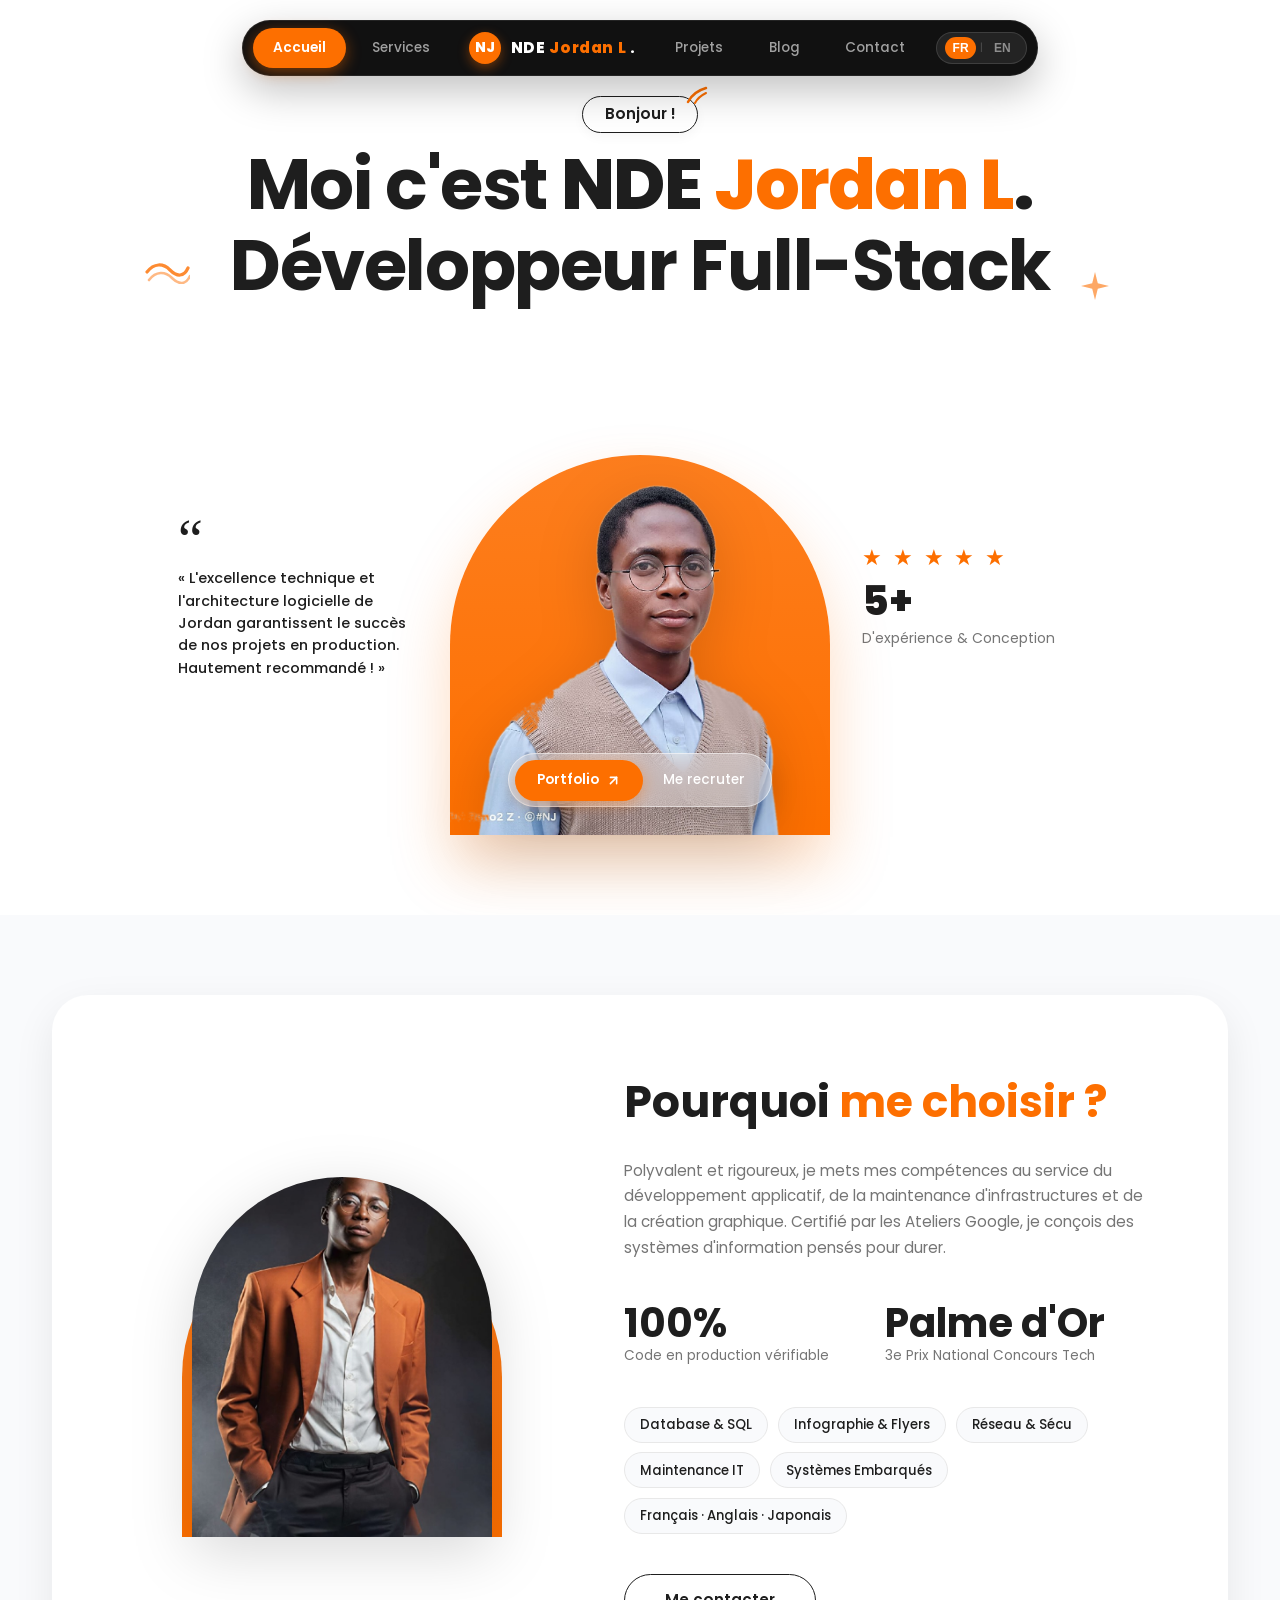
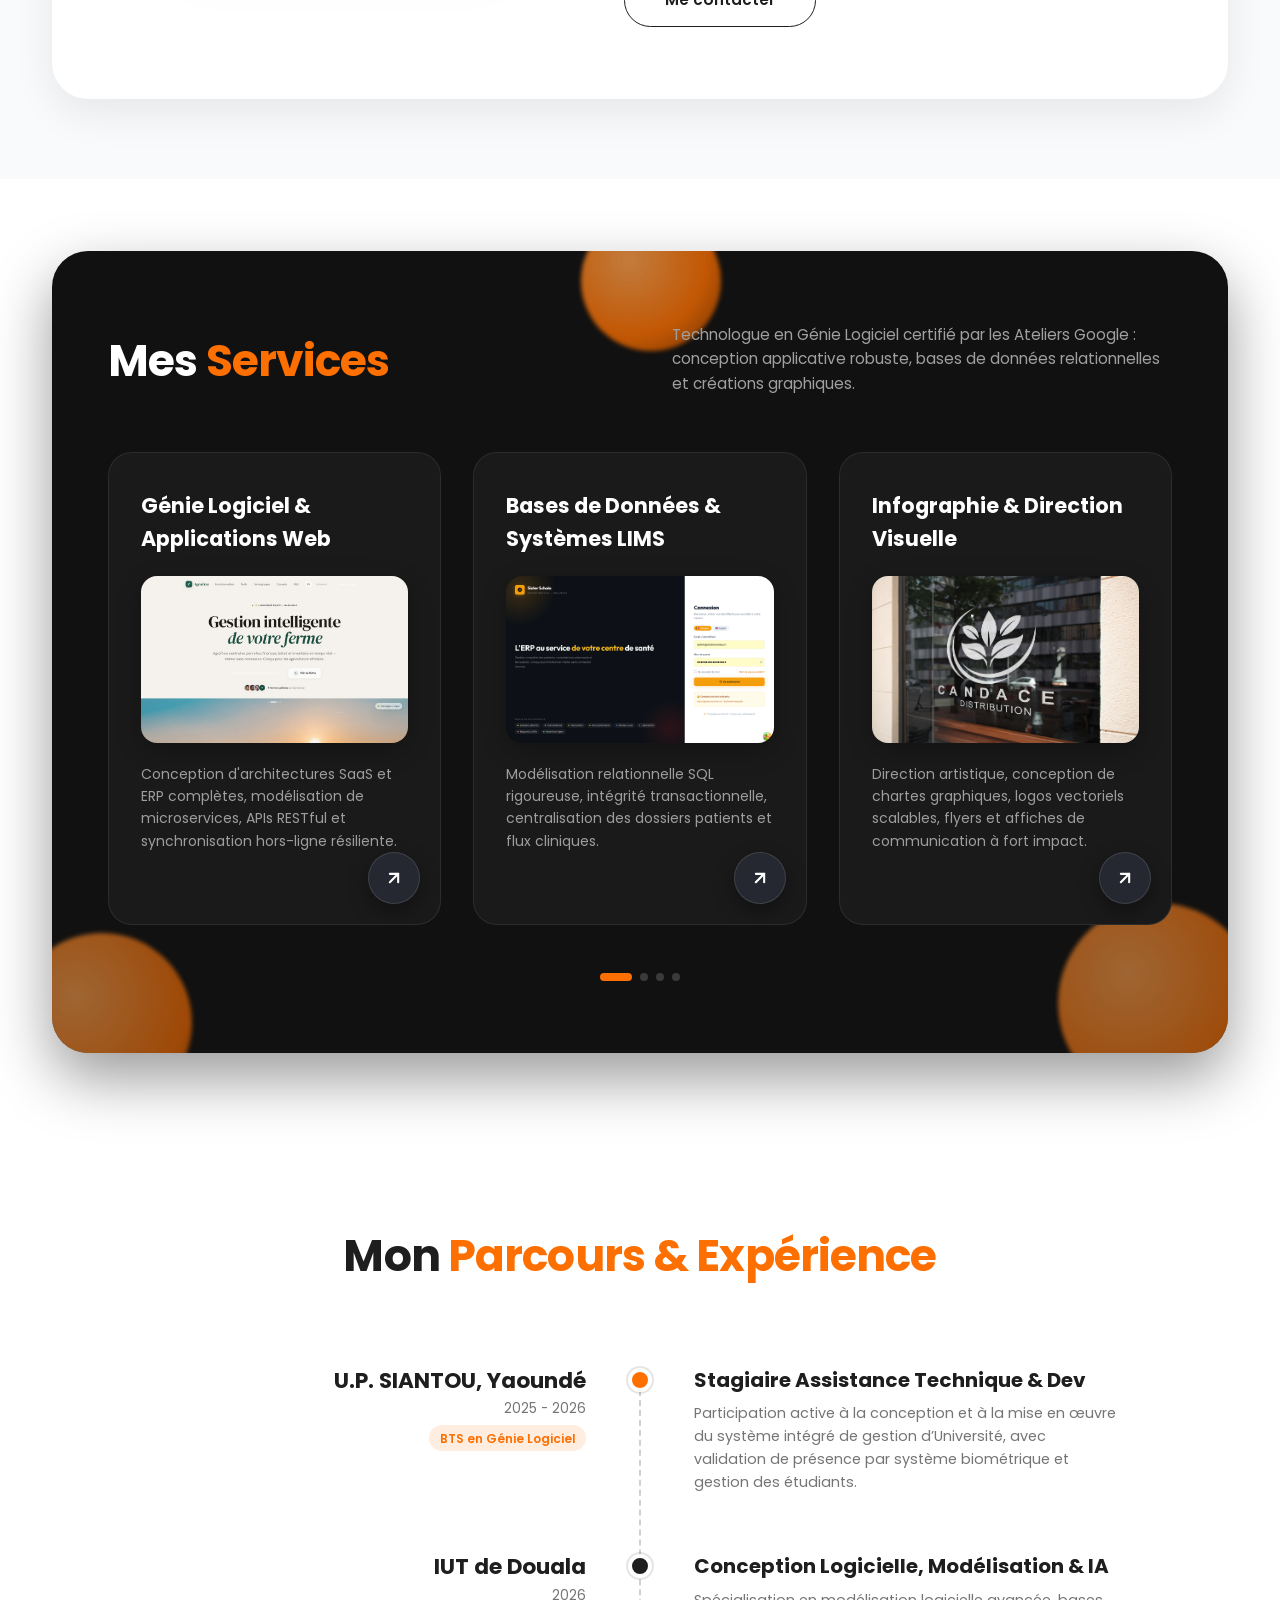
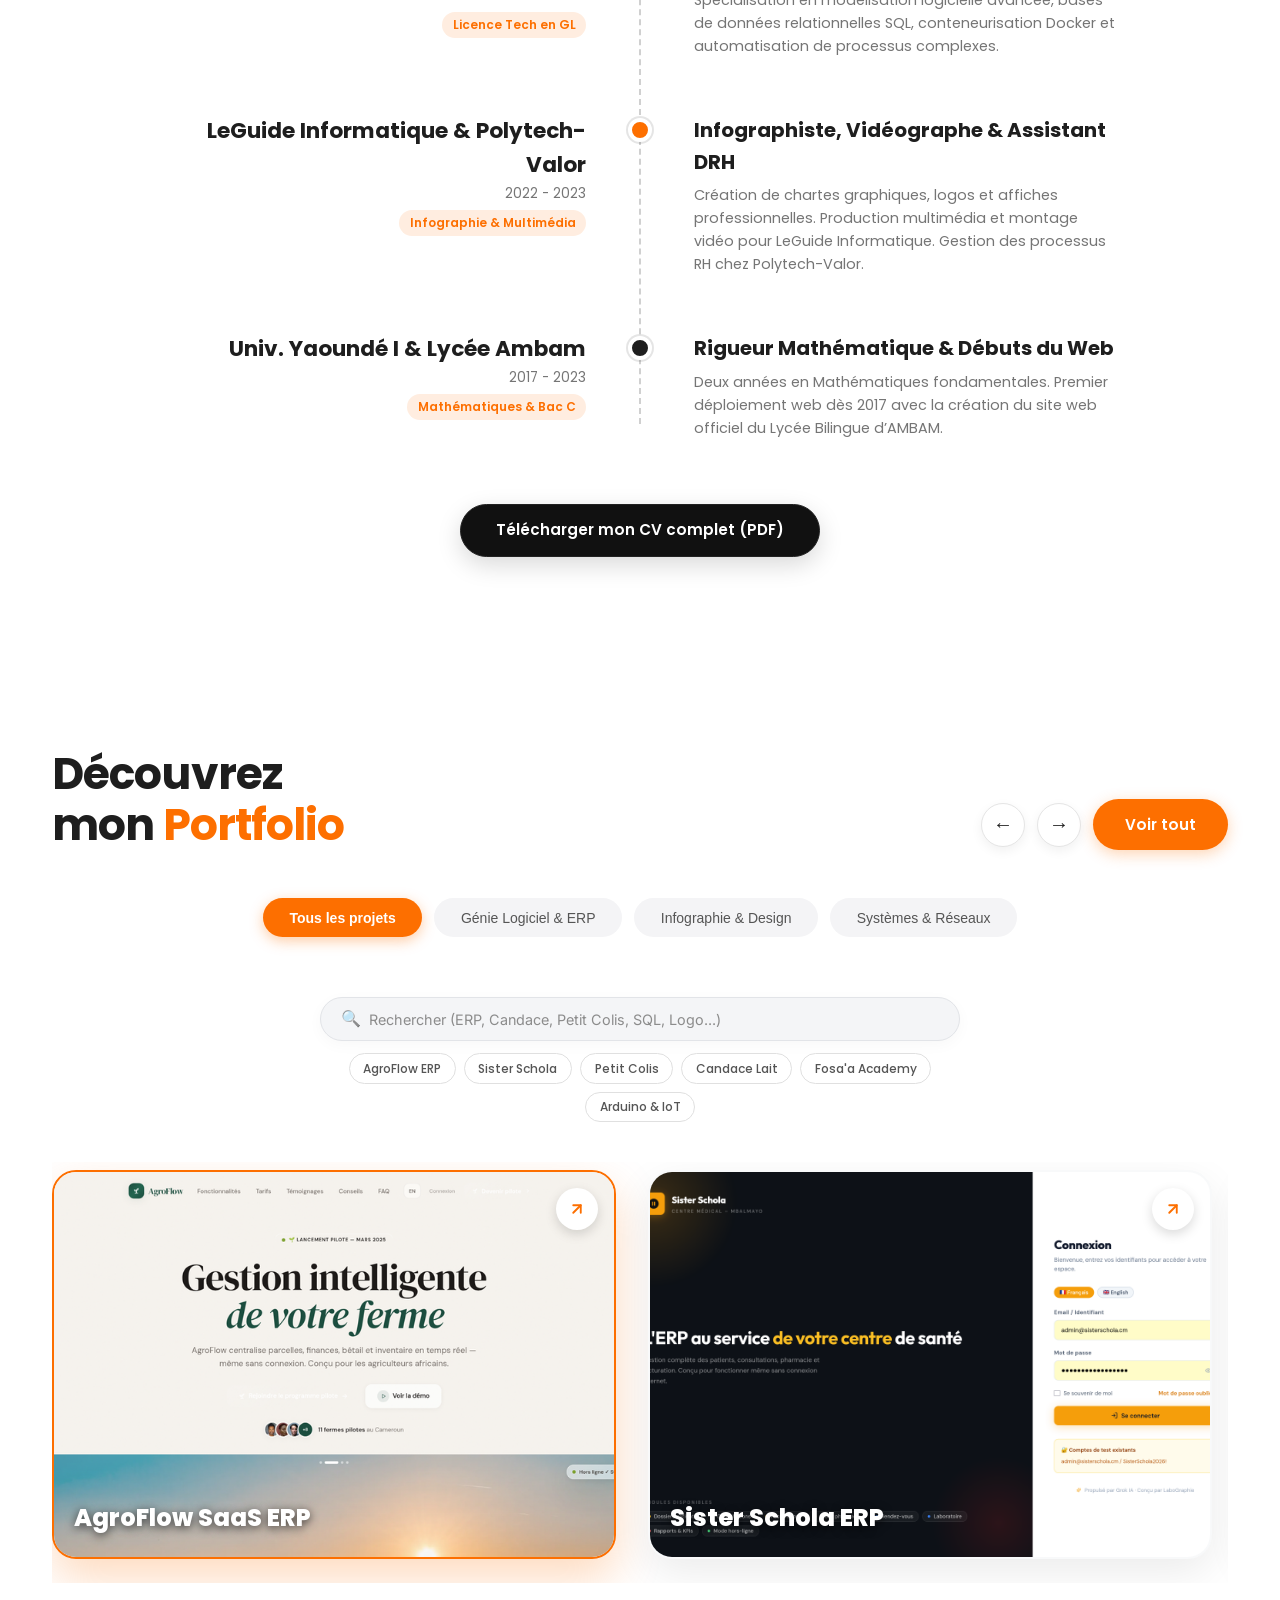
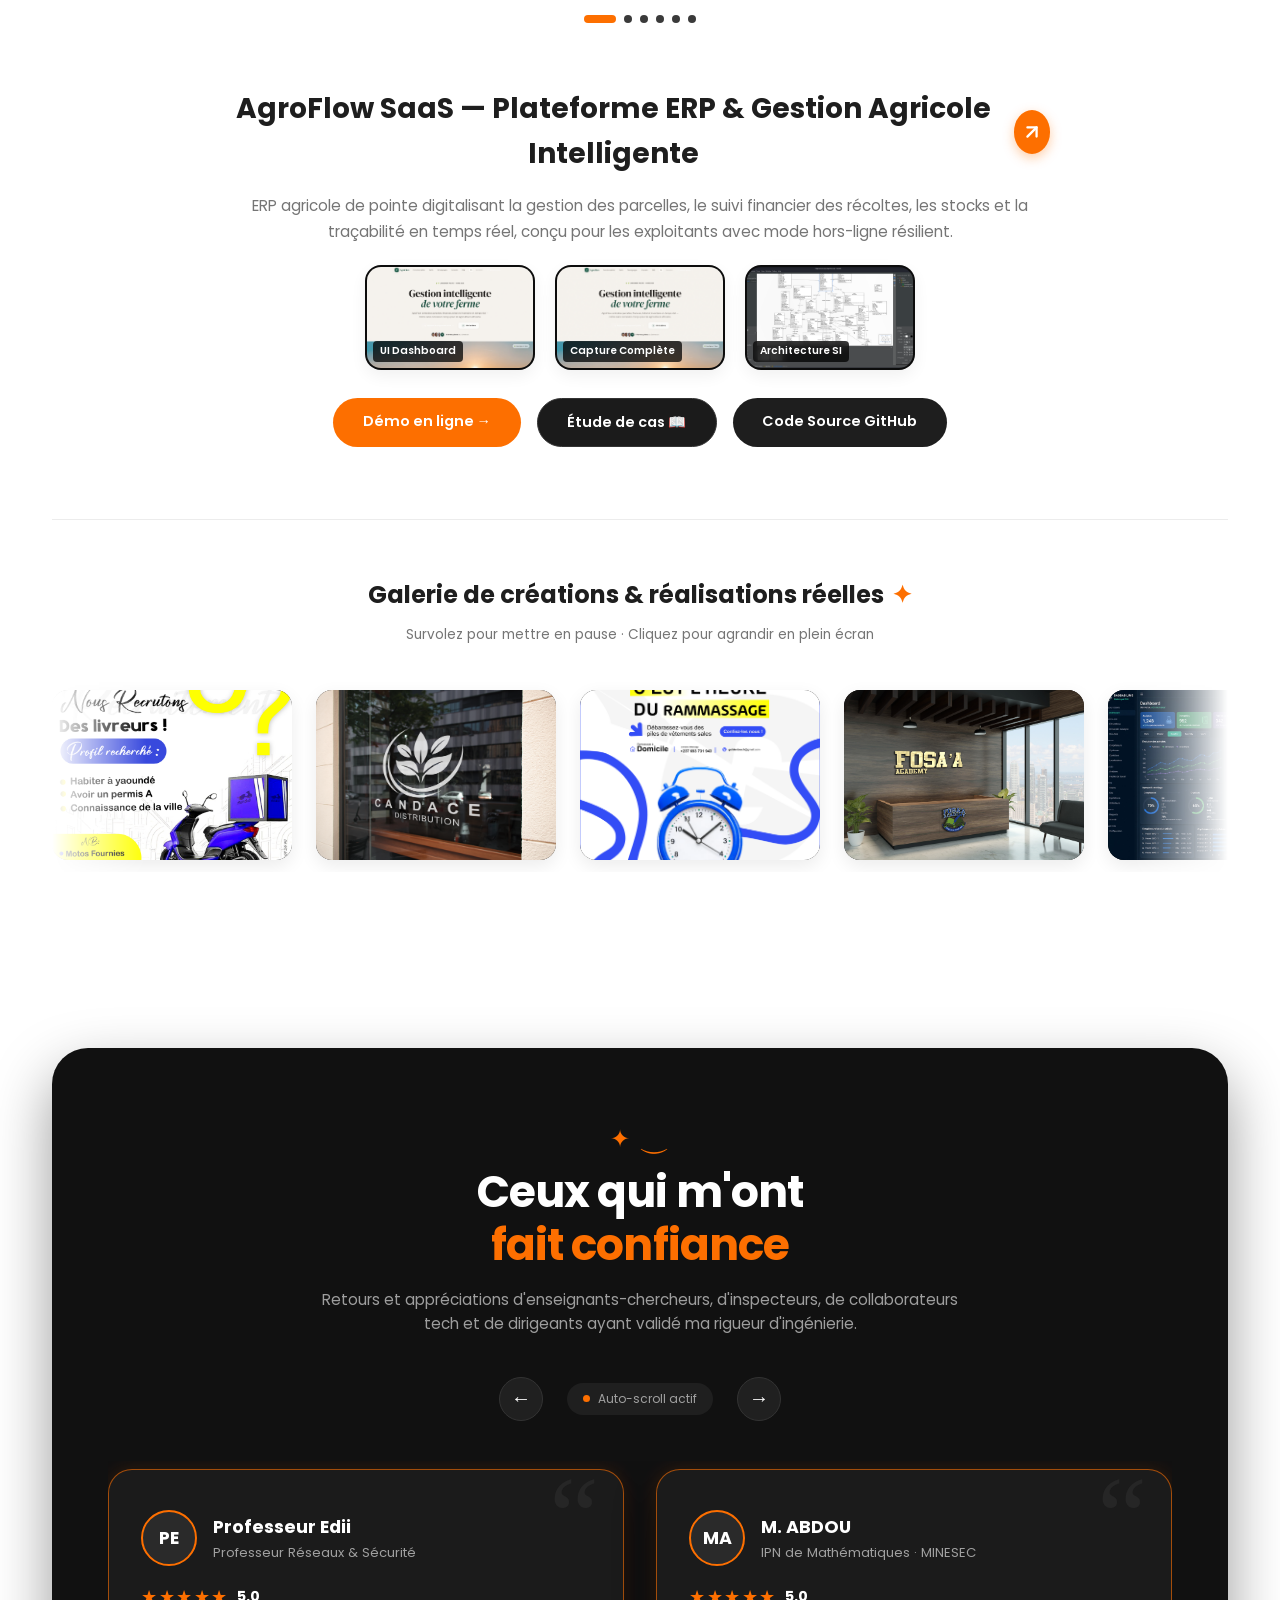
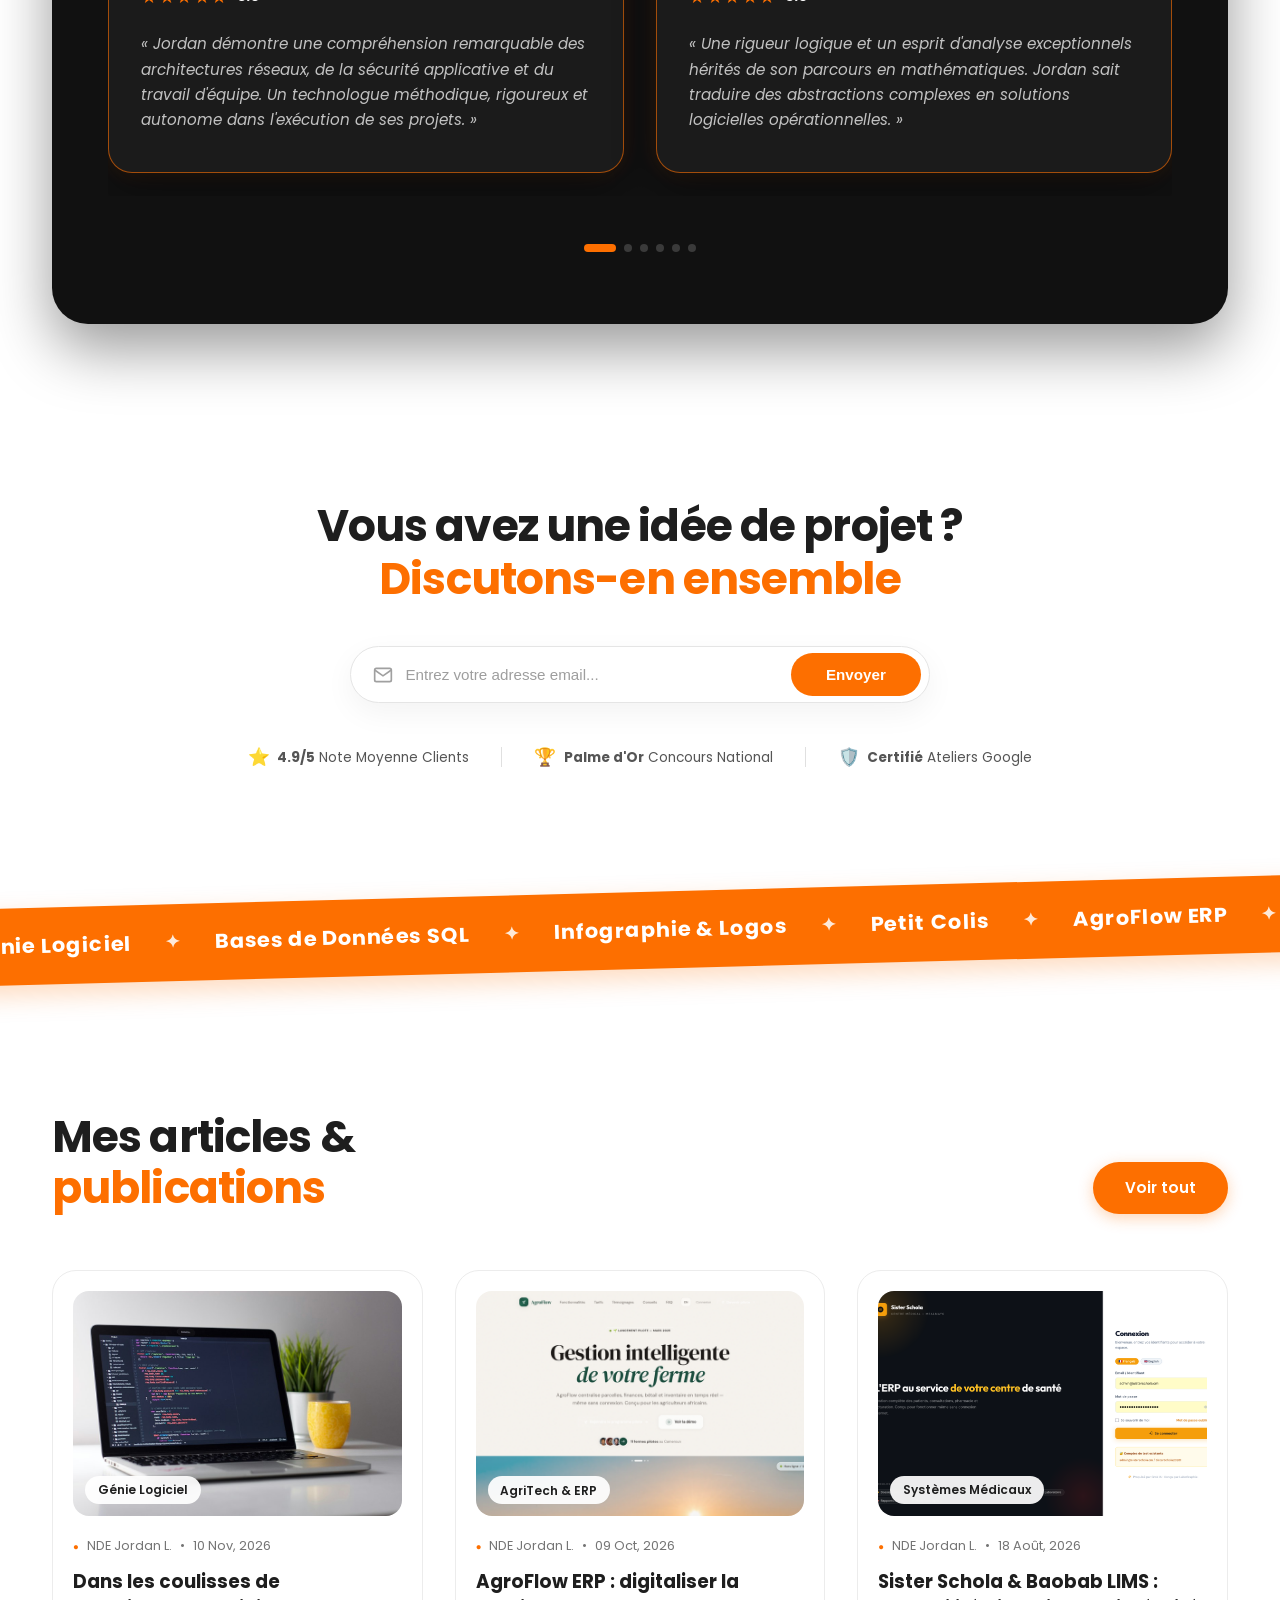
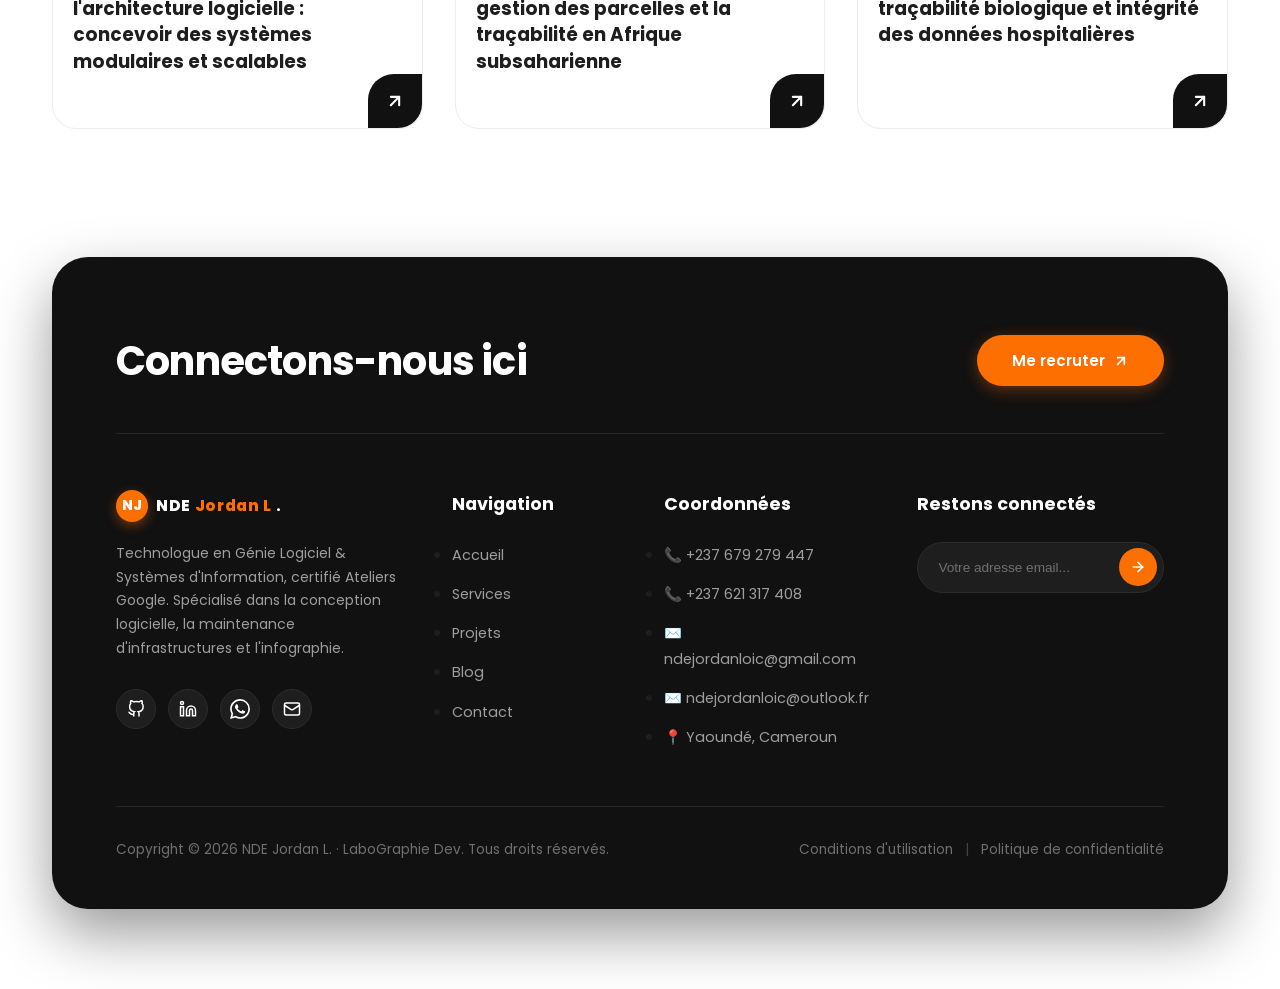
==== commit 61d6af81: "feat(architecture): multi-page transition per Relume sitemap (services, portfolio, blog, contact, pr" ====
--- a/index.html
+++ b/index.html
@@ -24,12 +24,11 @@
   <header class="header-wrapper">
     <div class="nav-pill-container">
       <nav class="nav-pill" id="navbar">
-        <a href="#hero" class="nav-item active" data-i18n="nav.home">Accueil</a>
-        <a href="#about" class="nav-item" data-i18n="nav.about">À propos</a>
-        <a href="#services" class="nav-item" data-i18n="nav.services">Services</a>
+        <a href="index.html" class="nav-item active" data-i18n="nav.home">Accueil</a>
+        <a href="services.html" class="nav-item" data-i18n="nav.services">Services</a>
         
         <!-- Logo central JCREA Style avec monogramme NJ et nom bicolore NDE Jordan L. -->
-        <a href="#hero" class="nav-logo" aria-label="Accueil NDE Jordan L.">
+        <a href="index.html" class="nav-logo" aria-label="Accueil NDE Jordan L.">
           <div class="logo-mark-nj">
             <span class="logo-initials">NJ</span>
           </div>
@@ -39,9 +38,9 @@
           </span>
         </a>
 
-        <a href="#experience" class="nav-item" data-i18n="nav.resume">Parcours</a>
-        <a href="#portfolio" class="nav-item" data-i18n="nav.projects">Projets</a>
-        <a href="#contact" class="nav-item" data-i18n="nav.contact">Contact</a>
+        <a href="portfolio.html" class="nav-item" data-i18n="nav.projects">Portfolio</a>
+        <a href="blog.html" class="nav-item" data-i18n="nav.blog">Blog</a>
+        <a href="contact.html" class="nav-item" data-i18n="nav.contact">Contact</a>
 
         <!-- Sélecteur Bilingue discret FR / EN -->
         <div class="lang-switch-wrap" role="group" aria-label="Langue / Language">
@@ -117,14 +116,14 @@
             
             <!-- Double bouton pilule flottant sur le dôme (Figma 1:1) -->
             <div class="hero-cta-pill">
-              <a href="#portfolio" class="cta-pill-active">
+              <a href="portfolio.html" class="cta-pill-active">
                 <span data-i18n="hero.portfolioBtn">Portfolio</span>
                 <svg width="15" height="15" viewBox="0 0 24 24" fill="none" stroke="currentColor" stroke-width="2.5" stroke-linecap="round" stroke-linejoin="round">
                   <line x1="7" y1="17" x2="17" y2="7"></line>
                   <polyline points="7 7 17 7 17 17"></polyline>
                 </svg>
               </a>
-              <a href="#contact" class="cta-pill-ghost" data-i18n="hero.hireBtn">Me recruter</a>
+              <a href="contact.html" class="cta-pill-ghost" data-i18n="hero.hireBtn">Me recruter</a>
             </div>
           </div>
 
@@ -188,7 +187,7 @@
 
             <!-- Bouton contour Figma 1:1 -->
             <div class="why-btn-wrap">
-              <a href="#contact" class="btn-hire-outline" data-i18n="why.contactBtn">Me contacter</a>
+              <a href="contact.html" class="btn-hire-outline" data-i18n="why.contactBtn">Me contacter</a>
             </div>
           </div>
 
@@ -230,7 +229,7 @@
               <p class="service-card-desc" data-i18n="services.s1Desc">
                 Conception d'architectures SaaS et ERP complètes, modélisation de microservices, APIs RESTful et synchronisation hors-ligne résiliente.
               </p>
-              <a href="#portfolio" class="service-arrow-btn" aria-label="Voir les projets Dev">
+              <a href="services.html" class="service-arrow-btn" aria-label="Découvrir l'expertise Génie Logiciel">
                 <svg width="20" height="20" viewBox="0 0 24 24" fill="none" stroke="#FFFFFF" stroke-width="2.5" stroke-linecap="round" stroke-linejoin="round">
                   <line x1="7" y1="17" x2="17" y2="7"></line>
                   <polyline points="7 7 17 7 17 17"></polyline>
@@ -247,7 +246,7 @@
               <p class="service-card-desc" data-i18n="services.s2Desc">
                 Modélisation relationnelle SQL rigoureuse, intégrité transactionnelle, centralisation des dossiers patients et flux cliniques.
               </p>
-              <a href="#portfolio" class="service-arrow-btn" aria-label="Voir les projets Santé">
+              <a href="services.html" class="service-arrow-btn" aria-label="Découvrir l'expertise Bases de Données & LIMS">
                 <svg width="20" height="20" viewBox="0 0 24 24" fill="none" stroke="#FFFFFF" stroke-width="2.5" stroke-linecap="round" stroke-linejoin="round">
                   <line x1="7" y1="17" x2="17" y2="7"></line>
                   <polyline points="7 7 17 7 17 17"></polyline>
@@ -264,7 +263,7 @@
               <p class="service-card-desc" data-i18n="services.s3Desc">
                 Direction artistique, conception de chartes graphiques, logos vectoriels scalables, flyers et affiches de communication à fort impact.
               </p>
-              <a href="#portfolio" class="service-arrow-btn" aria-label="Voir les projets Infographie">
+              <a href="services.html" class="service-arrow-btn" aria-label="Découvrir l'expertise Infographie & Design">
                 <svg width="20" height="20" viewBox="0 0 24 24" fill="none" stroke="#FFFFFF" stroke-width="2.5" stroke-linecap="round" stroke-linejoin="round">
                   <line x1="7" y1="17" x2="17" y2="7"></line>
                   <polyline points="7 7 17 7 17 17"></polyline>
@@ -394,7 +393,7 @@
           <div class="portfolio-nav-buttons">
             <button class="carousel-arrow-btn" id="btnPortfolioPrev" aria-label="Projet précédent">&larr;</button>
             <button class="carousel-arrow-btn" id="btnPortfolioNext" aria-label="Projet suivant">&rarr;</button>
-            <button class="btn-see-all" id="btnToggleAllProjects" data-i18n="portfolio.seeAll">Voir tout</button>
+            <a href="portfolio.html" class="btn-see-all" data-i18n="portfolio.seeAll">Voir tout</a>
           </div>
         </div>
 
@@ -561,6 +560,9 @@
           <div class="detail-actions">
             <a href="https://agroflowsaas.vercel.app" target="_blank" rel="noopener noreferrer" class="btn-detail-primary" id="btnDetailLive">
               <span data-i18n="portfolio.liveBtn">Démo en ligne &rarr;</span>
+            </a>
+            <a href="projet-detail.html?id=agroflow" class="btn-detail-github" id="btnDetailCase" style="background: #1B1B1B; color: #FFFFFF; border: 1px solid #333;">
+              <span>Étude de cas 📖</span>
             </a>
             <a href="https://github.com/Nadroj-ciol/AgroFlowErp-V1" target="_blank" rel="noopener noreferrer" class="btn-detail-github" id="btnDetailGit">
               <span data-i18n="portfolio.sourceBtn">Code Source GitHub</span>
@@ -1024,7 +1026,7 @@
             <span data-i18n="blog.headPre">Mes articles &amp;</span> <br>
             <span class="text-orange" data-i18n="blog.headOrange">publications</span>
           </h2>
-          <a href="https://github.com/Nadroj-ciol" target="_blank" rel="noopener noreferrer" class="btn-see-all" data-i18n="portfolio.seeAll">Voir tout</a>
+          <a href="blog.html" class="btn-see-all" data-i18n="portfolio.seeAll">Voir tout</a>
         </div>
 
         <div class="blog-grid">
@@ -1044,7 +1046,7 @@
             <h3 class="blog-title" data-i18n="blog.a1Title">
               Dans les coulisses de l'architecture logicielle : concevoir des systèmes modulaires et scalables
             </h3>
-            <a href="https://github.com/Nadroj-ciol" target="_blank" rel="noopener noreferrer" class="blog-arrow-btn" aria-label="Lire l'article">
+            <a href="blog.html" class="blog-arrow-btn" aria-label="Lire l'article">
               <svg width="20" height="20" viewBox="0 0 24 24" fill="none" stroke="#FFFFFF" stroke-width="2.5" stroke-linecap="round" stroke-linejoin="round">
                 <line x1="7" y1="17" x2="17" y2="7"></line>
                 <polyline points="7 7 17 7 17 17"></polyline>
@@ -1067,7 +1069,7 @@
             <h3 class="blog-title" data-i18n="blog.a2Title">
               AgroFlow ERP : digitaliser la gestion des parcelles et la traçabilité en Afrique subsaharienne
             </h3>
-            <a href="https://agroflowsaas.vercel.app" target="_blank" rel="noopener noreferrer" class="blog-arrow-btn" aria-label="Lire l'article">
+            <a href="blog.html" class="blog-arrow-btn" aria-label="Lire l'article">
               <svg width="20" height="20" viewBox="0 0 24 24" fill="none" stroke="#FFFFFF" stroke-width="2.5" stroke-linecap="round" stroke-linejoin="round">
                 <line x1="7" y1="17" x2="17" y2="7"></line>
                 <polyline points="7 7 17 7 17 17"></polyline>
@@ -1090,7 +1092,7 @@
             <h3 class="blog-title" data-i18n="blog.a3Title">
               Sister Schola : dossier patient informatisé et intégrité des flux cliniques hospitaliers
             </h3>
-            <a href="https://sisterscholaerp.vercel.app" target="_blank" rel="noopener noreferrer" class="blog-arrow-btn" aria-label="Lire l'article">
+            <a href="blog.html" class="blog-arrow-btn" aria-label="Lire l'article">
               <svg width="20" height="20" viewBox="0 0 24 24" fill="none" stroke="#FFFFFF" stroke-width="2.5" stroke-linecap="round" stroke-linejoin="round">
                 <line x1="7" y1="17" x2="17" y2="7"></line>
                 <polyline points="7 7 17 7 17 17"></polyline>
@@ -1162,11 +1164,11 @@
             <div class="footer-col col-nav">
               <h4 class="footer-col-title" data-i18n="footer.navTitle">Navigation</h4>
               <ul class="footer-links-list">
-                <li><a href="#hero" data-i18n="nav.home">Accueil</a></li>
-                <li><a href="#about" data-i18n="nav.about">À propos</a></li>
-                <li><a href="#services" data-i18n="nav.services">Services</a></li>
-                <li><a href="#experience" data-i18n="nav.resume">Parcours &amp; CV</a></li>
-                <li><a href="#portfolio" data-i18n="nav.projects">Projets</a></li>
+                <li><a href="index.html" data-i18n="nav.home">Accueil</a></li>
+                <li><a href="services.html" data-i18n="nav.services">Services</a></li>
+                <li><a href="portfolio.html" data-i18n="nav.projects">Portfolio</a></li>
+                <li><a href="blog.html" data-i18n="nav.blog">Blog</a></li>
+                <li><a href="contact.html" data-i18n="nav.contact">Contact</a></li>
               </ul>
             </div>
 
--- a/css/style.css
+++ b/css/style.css
@@ -88,7 +88,8 @@
 /* --------------------------------------------------------------------------
    2. TOP FLOATING PILL NAVBAR (Figma 1:1)
    -------------------------------------------------------------------------- */
-.header-wrapper {
+.header-wrapper,
+.header-nav-wrapper {
   position: sticky;
   top: 1.25rem;
   z-index: 1000;
@@ -2364,7 +2365,8 @@
 }
 
 @media (max-width: 768px) {
-  .header-wrapper {
+  .header-wrapper,
+  .header-nav-wrapper {
     top: 0.75rem;
   }
 
@@ -2428,3 +2430,991 @@
     display: none;
   }
 }
+
+/* --------------------------------------------------------------------------
+   15. MULTI-PAGE ARCHITECTURE STYLES (Services, Portfolio, Blog, Contact, Projet Detail)
+   -------------------------------------------------------------------------- */
+
+/* En-tête de sous-page (Subpage Hero) */
+.subpage-hero {
+  padding: 10rem 0 4rem 0;
+  text-align: center;
+  position: relative;
+  background: radial-gradient(circle at 50% 20%, rgba(253, 111, 0, 0.08) 0%, transparent 60%);
+}
+
+.subpage-badge {
+  display: inline-flex;
+  align-items: center;
+  gap: 0.5rem;
+  padding: 0.35rem 1rem;
+  background: rgba(253, 111, 0, 0.12);
+  color: var(--figma-orange);
+  border-radius: var(--radius-pill);
+  font-size: 0.82rem;
+  font-weight: 600;
+  margin-bottom: 1.25rem;
+}
+
+.subpage-title {
+  font-size: 3.25rem;
+  font-weight: 800;
+  color: #1E1E1E;
+  letter-spacing: -0.03em;
+  line-height: 1.15;
+  margin-bottom: 1.25rem;
+}
+
+.subpage-desc {
+  font-size: 1.1rem;
+  color: var(--figma-text-muted);
+  max-width: 680px;
+  margin: 0 auto 2.5rem auto;
+  line-height: 1.65;
+}
+
+/* Grille des 6 Domaines de Services */
+.services-catalog-grid {
+  display: grid;
+  grid-template-columns: repeat(3, 1fr);
+  gap: 2rem;
+  margin-bottom: 5rem;
+}
+
+.service-catalog-card {
+  background: #FFFFFF;
+  border: 1px solid #EBEBEB;
+  border-radius: var(--radius-card-sm);
+  padding: 2.5rem 2rem;
+  display: flex;
+  flex-direction: column;
+  transition: all 0.35s var(--ease-spring);
+  box-shadow: 0 4px 20px rgba(0, 0, 0, 0.03);
+  position: relative;
+  overflow: hidden;
+}
+
+.service-catalog-card:hover {
+  transform: translateY(-6px);
+  border-color: var(--figma-orange);
+  box-shadow: 0 16px 35px rgba(253, 111, 0, 0.12);
+}
+
+.service-card-icon-wrap {
+  width: 58px;
+  height: 58px;
+  border-radius: 14px;
+  background: rgba(253, 111, 0, 0.1);
+  color: var(--figma-orange);
+  display: flex;
+  align-items: center;
+  justify-content: center;
+  font-size: 1.5rem;
+  margin-bottom: 1.5rem;
+}
+
+.service-catalog-title {
+  font-size: 1.35rem;
+  font-weight: 700;
+  color: #1A1A1A;
+  margin-bottom: 1rem;
+}
+
+.service-catalog-text {
+  font-size: 0.92rem;
+  color: #666666;
+  line-height: 1.65;
+  margin-bottom: 1.5rem;
+  flex-grow: 1;
+}
+
+.service-features-list {
+  list-style: none;
+  padding: 0;
+  margin: 0 0 1.75rem 0;
+}
+
+.service-features-list li {
+  font-size: 0.88rem;
+  color: #444444;
+  margin-bottom: 0.6rem;
+  display: flex;
+  align-items: center;
+  gap: 0.5rem;
+}
+
+.service-features-list li::before {
+  content: "✓";
+  color: var(--figma-orange);
+  font-weight: bold;
+}
+
+/* Processus "Comment ça marche" */
+.process-section {
+  padding: 5rem 0;
+  background: #F9F9F9;
+  border-radius: var(--radius-card-md);
+  margin-bottom: 5rem;
+}
+
+.process-grid {
+  display: grid;
+  grid-template-columns: repeat(4, 1fr);
+  gap: 1.5rem;
+  margin-top: 3rem;
+}
+
+.process-step-card {
+  background: #FFFFFF;
+  border: 1px solid #ECECEC;
+  border-radius: var(--radius-card-sm);
+  padding: 2rem 1.5rem;
+  position: relative;
+  transition: transform 0.3s ease;
+}
+
+.process-step-card:hover {
+  transform: translateY(-4px);
+  border-color: var(--figma-orange);
+}
+
+.step-num {
+  font-size: 2.25rem;
+  font-weight: 800;
+  color: rgba(253, 111, 0, 0.25);
+  margin-bottom: 0.75rem;
+  line-height: 1;
+}
+
+.step-title {
+  font-size: 1.15rem;
+  font-weight: 700;
+  color: #1A1A1A;
+  margin-bottom: 0.75rem;
+}
+
+.step-desc {
+  font-size: 0.88rem;
+  color: #666666;
+  line-height: 1.6;
+}
+
+/* Section Tarification & Forfaits */
+.pricing-grid {
+  display: grid;
+  grid-template-columns: repeat(3, 1fr);
+  gap: 2rem;
+  margin-top: 3rem;
+  margin-bottom: 5rem;
+}
+
+.pricing-card {
+  background: #FFFFFF;
+  border: 1px solid #EBEBEB;
+  border-radius: var(--radius-card-md);
+  padding: 2.5rem 2rem;
+  display: flex;
+  flex-direction: column;
+  position: relative;
+  transition: all 0.3s ease;
+}
+
+.pricing-card.featured {
+  border-color: var(--figma-orange);
+  box-shadow: 0 12px 35px rgba(253, 111, 0, 0.15);
+  transform: scale(1.02);
+}
+
+.pricing-badge {
+  position: absolute;
+  top: 1.25rem;
+  right: 1.25rem;
+  background: var(--figma-orange);
+  color: #FFFFFF;
+  font-size: 0.72rem;
+  font-weight: 700;
+  padding: 0.25rem 0.75rem;
+  border-radius: var(--radius-pill);
+}
+
+.pricing-name {
+  font-size: 1.35rem;
+  font-weight: 700;
+  color: #1A1A1A;
+  margin-bottom: 0.5rem;
+}
+
+.pricing-desc {
+  font-size: 0.88rem;
+  color: #777777;
+  margin-bottom: 1.75rem;
+}
+
+.pricing-features {
+  list-style: none;
+  padding: 0;
+  margin: 0 0 2rem 0;
+  flex-grow: 1;
+}
+
+.pricing-features li {
+  font-size: 0.9rem;
+  color: #444444;
+  margin-bottom: 0.75rem;
+  display: flex;
+  align-items: center;
+  gap: 0.6rem;
+}
+
+.pricing-features li::before {
+  content: "•";
+  color: var(--figma-orange);
+  font-size: 1.5rem;
+  line-height: 0;
+}
+
+/* Accordéon FAQ */
+.faq-section {
+  max-width: 820px;
+  margin: 0 auto 5rem auto;
+}
+
+.faq-item {
+  background: #FFFFFF;
+  border: 1px solid #ECECEC;
+  border-radius: var(--radius-card-sm);
+  margin-bottom: 1rem;
+  overflow: hidden;
+  transition: border-color 0.25s ease;
+}
+
+.faq-item.open {
+  border-color: var(--figma-orange);
+}
+
+.faq-question {
+  width: 100%;
+  text-align: left;
+  background: none;
+  border: none;
+  padding: 1.25rem 1.5rem;
+  font-size: 1.05rem;
+  font-weight: 600;
+  color: #1A1A1A;
+  display: flex;
+  justify-content: space-between;
+  align-items: center;
+  cursor: pointer;
+}
+
+.faq-icon {
+  font-size: 1.25rem;
+  color: var(--figma-orange);
+  transition: transform 0.3s ease;
+}
+
+.faq-item.open .faq-icon {
+  transform: rotate(45deg);
+}
+
+.faq-answer {
+  max-height: 0;
+  overflow: hidden;
+  transition: max-height 0.35s ease, padding 0.35s ease;
+  padding: 0 1.5rem;
+  font-size: 0.92rem;
+  color: #666666;
+  line-height: 1.65;
+}
+
+.faq-item.open .faq-answer {
+  max-height: 300px;
+  padding: 0 1.5rem 1.25rem 1.5rem;
+}
+
+/* Layout Page Contact */
+.contact-page-grid {
+  display: grid;
+  grid-template-columns: 1fr 1.25fr;
+  gap: 3.5rem;
+  margin-bottom: 5rem;
+}
+
+.contact-info-panel {
+  background: #171717;
+  color: #FFFFFF;
+  border-radius: var(--radius-card-md);
+  padding: 3rem 2.5rem;
+  display: flex;
+  flex-direction: column;
+}
+
+.contact-info-title {
+  font-size: 1.75rem;
+  font-weight: 700;
+  margin-bottom: 1rem;
+  color: #FFFFFF;
+}
+
+.contact-info-desc {
+  font-size: 0.95rem;
+  color: #A0A0A0;
+  line-height: 1.65;
+  margin-bottom: 2.5rem;
+}
+
+.contact-direct-items {
+  display: flex;
+  flex-direction: column;
+  gap: 1.5rem;
+  margin-bottom: 3rem;
+}
+
+.contact-direct-item {
+  display: flex;
+  align-items: flex-start;
+  gap: 1rem;
+}
+
+.contact-direct-icon {
+  width: 44px;
+  height: 44px;
+  border-radius: 50%;
+  background: rgba(253, 111, 0, 0.15);
+  color: var(--figma-orange);
+  display: flex;
+  align-items: center;
+  justify-content: center;
+  font-size: 1.25rem;
+  flex-shrink: 0;
+}
+
+.contact-direct-label {
+  font-size: 0.75rem;
+  color: #888888;
+  text-transform: uppercase;
+  letter-spacing: 0.05em;
+  margin-bottom: 0.2rem;
+}
+
+.contact-direct-val {
+  font-size: 1rem;
+  color: #FFFFFF;
+  font-weight: 500;
+  text-decoration: none;
+  transition: color 0.2s ease;
+}
+
+.contact-direct-val:hover {
+  color: var(--figma-orange);
+}
+
+.contact-whatsapp-banner {
+  background: #25D366;
+  color: #FFFFFF;
+  border-radius: var(--radius-pill);
+  padding: 0.9rem 1.5rem;
+  display: flex;
+  align-items: center;
+  justify-content: center;
+  gap: 0.75rem;
+  font-weight: 600;
+  font-size: 0.95rem;
+  text-decoration: none;
+  box-shadow: 0 8px 25px rgba(37, 211, 102, 0.35);
+  transition: transform 0.25s var(--ease-spring);
+  margin-top: auto;
+}
+
+.contact-whatsapp-banner:hover {
+  transform: translateY(-3px) scale(1.02);
+}
+
+.contact-form-panel {
+  background: #FFFFFF;
+  border: 1px solid #ECECEC;
+  border-radius: var(--radius-card-md);
+  padding: 3rem 2.5rem;
+  box-shadow: 0 4px 25px rgba(0, 0, 0, 0.03);
+}
+
+.form-group-row {
+  display: grid;
+  grid-template-columns: 1fr 1fr;
+  gap: 1.25rem;
+  margin-bottom: 1.25rem;
+}
+
+.form-group {
+  margin-bottom: 1.25rem;
+}
+
+.form-label {
+  display: block;
+  font-size: 0.85rem;
+  font-weight: 600;
+  color: #222222;
+  margin-bottom: 0.45rem;
+}
+
+.form-input,
+.form-select,
+.form-textarea {
+  width: 100%;
+  padding: 0.85rem 1rem;
+  border-radius: 8px;
+  border: 1px solid #DCDCDC;
+  font-size: 0.92rem;
+  font-family: inherit;
+  transition: border-color 0.25s ease, box-shadow 0.25s ease;
+  box-sizing: border-box;
+}
+
+.form-input:focus,
+.form-select:focus,
+.form-textarea:focus {
+  outline: none;
+  border-color: var(--figma-orange);
+  box-shadow: 0 0 0 3px rgba(253, 111, 0, 0.15);
+}
+
+.form-textarea {
+  min-height: 120px;
+  resize: vertical;
+}
+
+.btn-form-submit {
+  width: 100%;
+  background: var(--figma-orange);
+  color: #FFFFFF;
+  border: none;
+  padding: 0.95rem 1.5rem;
+  border-radius: var(--radius-pill);
+  font-size: 1rem;
+  font-weight: 600;
+  cursor: pointer;
+  transition: all 0.25s var(--ease-spring);
+  display: flex;
+  align-items: center;
+  justify-content: center;
+  gap: 0.5rem;
+}
+
+.btn-form-submit:hover {
+  background: var(--figma-orange-hover);
+  transform: translateY(-2px);
+  box-shadow: 0 8px 25px rgba(253, 111, 0, 0.3);
+}
+
+/* Page Détail Projet (Case Study) */
+.project-detail-hero {
+  padding: 9rem 0 3rem 0;
+  background: #F9F9F9;
+  border-bottom: 1px solid #EBEBEB;
+}
+
+.project-meta-pills {
+  display: flex;
+  gap: 0.75rem;
+  flex-wrap: wrap;
+  margin-bottom: 1rem;
+}
+
+.meta-pill {
+  background: #FFFFFF;
+  border: 1px solid #E0E0E0;
+  padding: 0.35rem 0.85rem;
+  border-radius: var(--radius-pill);
+  font-size: 0.78rem;
+  font-weight: 600;
+  color: #555555;
+}
+
+.meta-pill.highlight {
+  border-color: var(--figma-orange);
+  color: var(--figma-orange);
+  background: rgba(253, 111, 0, 0.08);
+}
+
+.project-detail-title {
+  font-size: 2.75rem;
+  font-weight: 800;
+  color: #1A1A1A;
+  margin-bottom: 1rem;
+}
+
+.project-detail-summary {
+  font-size: 1.15rem;
+  color: #666666;
+  line-height: 1.6;
+  max-width: 820px;
+  margin-bottom: 2rem;
+}
+
+.project-detail-links {
+  display: flex;
+  gap: 1rem;
+  flex-wrap: wrap;
+}
+
+.project-showcase-visuals {
+  margin: 3.5rem 0;
+}
+
+.project-main-banner {
+  width: 100%;
+  border-radius: var(--radius-card-md);
+  overflow: hidden;
+  box-shadow: 0 12px 40px rgba(0, 0, 0, 0.08);
+  margin-bottom: 2rem;
+  background: #111111;
+}
+
+.project-main-banner img {
+  width: 100%;
+  display: block;
+}
+
+.project-story-grid {
+  display: grid;
+  grid-template-columns: 2fr 1fr;
+  gap: 3.5rem;
+  margin: 4rem 0;
+}
+
+.project-story-content h3 {
+  font-size: 1.6rem;
+  font-weight: 700;
+  color: #1A1A1A;
+  margin: 2rem 0 1rem 0;
+}
+
+.project-story-content p {
+  font-size: 0.98rem;
+  color: #555555;
+  line-height: 1.75;
+  margin-bottom: 1.25rem;
+}
+
+.project-sidebar-card {
+  background: #F9F9F9;
+  border-radius: var(--radius-card-sm);
+  padding: 2rem;
+  border: 1px solid #ECECEC;
+  align-self: start;
+}
+
+.project-sidebar-card h4 {
+  font-size: 1.1rem;
+  font-weight: 700;
+  margin-bottom: 1.25rem;
+  color: #1A1A1A;
+}
+
+.sidebar-data-row {
+  margin-bottom: 1.1rem;
+}
+
+.sidebar-data-label {
+  font-size: 0.75rem;
+  text-transform: uppercase;
+  color: #888888;
+  letter-spacing: 0.05em;
+  margin-bottom: 0.25rem;
+}
+
+.sidebar-data-val {
+  font-size: 0.95rem;
+  color: #222222;
+  font-weight: 600;
+}
+
+/* --------------------------------------------------------------------------
+   PORTFOLIO HUB & GRID STYLES (Page portfolio.html)
+   -------------------------------------------------------------------------- */
+.portfolio-grid-view {
+  display: grid;
+  grid-template-columns: repeat(3, 1fr);
+  gap: 2rem;
+  margin-bottom: 4rem;
+}
+
+.portfolio-hub-card {
+  background: #FFFFFF;
+  border-radius: var(--radius-card-md);
+  border: 1px solid #ECECEC;
+  overflow: hidden;
+  display: flex;
+  flex-direction: column;
+  transition: transform 0.35s var(--ease-spring), box-shadow 0.35s ease, border-color 0.3s ease;
+  box-shadow: 0 4px 15px rgba(0, 0, 0, 0.03);
+}
+
+.portfolio-hub-card:hover {
+  transform: translateY(-8px);
+  border-color: rgba(253, 111, 0, 0.4);
+  box-shadow: 0 16px 35px rgba(0, 0, 0, 0.08);
+}
+
+.hub-card-thumb {
+  position: relative;
+  width: 100%;
+  aspect-ratio: 16 / 10;
+  background: #111111;
+  overflow: hidden;
+}
+
+.hub-card-thumb img {
+  width: 100%;
+  height: 100%;
+  object-fit: cover;
+  transition: transform 0.5s ease;
+}
+
+.portfolio-hub-card:hover .hub-card-thumb img {
+  transform: scale(1.05);
+}
+
+.hub-card-badge {
+  position: absolute;
+  top: 1rem;
+  left: 1rem;
+  background: rgba(17, 17, 17, 0.85);
+  backdrop-filter: blur(8px);
+  color: #FFFFFF;
+  font-size: 0.75rem;
+  font-weight: 600;
+  padding: 0.35rem 0.85rem;
+  border-radius: var(--radius-pill);
+  border: 1px solid rgba(255, 255, 255, 0.15);
+  letter-spacing: 0.03em;
+}
+
+.hub-card-zoom {
+  position: absolute;
+  top: 1rem;
+  right: 1rem;
+  width: 36px;
+  height: 36px;
+  border-radius: 50%;
+  background: rgba(255, 255, 255, 0.9);
+  color: #111111;
+  border: none;
+  display: flex;
+  align-items: center;
+  justify-content: center;
+  cursor: pointer;
+  opacity: 0;
+  transform: scale(0.8);
+  transition: all 0.25s var(--ease-spring);
+  box-shadow: 0 4px 12px rgba(0, 0, 0, 0.15);
+}
+
+.portfolio-hub-card:hover .hub-card-zoom {
+  opacity: 1;
+  transform: scale(1);
+}
+
+.hub-card-zoom:hover {
+  background: var(--figma-orange);
+  color: #FFFFFF;
+}
+
+.hub-card-body {
+  padding: 1.75rem 1.5rem;
+  display: flex;
+  flex-direction: column;
+  flex: 1;
+}
+
+.hub-card-title {
+  font-size: 1.25rem;
+  font-weight: 700;
+  color: #1A1A1A;
+  margin-bottom: 0.75rem;
+  line-height: 1.35;
+}
+
+.hub-card-desc {
+  font-size: 0.9rem;
+  color: #666666;
+  line-height: 1.6;
+  margin-bottom: 1.25rem;
+  flex: 1;
+}
+
+.hub-card-techs {
+  display: flex;
+  flex-wrap: wrap;
+  gap: 0.4rem;
+  margin-bottom: 1.5rem;
+}
+
+.hub-tech-pill {
+  background: #F4F4F4;
+  color: #444444;
+  font-size: 0.72rem;
+  font-weight: 600;
+  padding: 0.25rem 0.65rem;
+  border-radius: var(--radius-pill);
+  border: 1px solid #EAEAEA;
+}
+
+.hub-card-actions {
+  display: flex;
+  align-items: center;
+  gap: 0.75rem;
+  padding-top: 1.25rem;
+  border-top: 1px solid #F0F0F0;
+}
+
+.btn-hub-detail {
+  flex: 1;
+  background: #111111;
+  color: #FFFFFF;
+  text-decoration: none;
+  font-size: 0.82rem;
+  font-weight: 600;
+  padding: 0.65rem 1rem;
+  border-radius: var(--radius-pill);
+  text-align: center;
+  transition: all 0.25s var(--ease-spring);
+}
+
+.btn-hub-detail:hover {
+  background: var(--figma-orange);
+  transform: translateY(-2px);
+}
+
+.btn-hub-demo {
+  background: rgba(253, 111, 0, 0.1);
+  color: var(--figma-orange);
+  text-decoration: none;
+  font-size: 0.82rem;
+  font-weight: 600;
+  padding: 0.65rem 1rem;
+  border-radius: var(--radius-pill);
+  display: flex;
+  align-items: center;
+  gap: 0.35rem;
+  transition: all 0.25s ease;
+}
+
+.btn-hub-demo:hover {
+  background: var(--figma-orange);
+  color: #FFFFFF;
+}
+
+/* --------------------------------------------------------------------------
+   CASE STUDY GALLERY & TECH METRICS (projet-detail.html)
+   -------------------------------------------------------------------------- */
+.case-study-gallery-grid {
+  display: grid;
+  grid-template-columns: repeat(3, 1fr);
+  gap: 1.25rem;
+  margin: 2rem 0;
+}
+
+.case-study-thumb {
+  position: relative;
+  aspect-ratio: 16 / 10;
+  border-radius: var(--radius-card-sm);
+  overflow: hidden;
+  background: #111111;
+  border: 1px solid #E5E5E5;
+  cursor: pointer;
+}
+
+.case-study-thumb img {
+  width: 100%;
+  height: 100%;
+  object-fit: cover;
+  transition: transform 0.4s ease;
+}
+
+.case-study-thumb:hover img {
+  transform: scale(1.08);
+}
+
+.case-thumb-caption {
+  position: absolute;
+  bottom: 0;
+  left: 0;
+  right: 0;
+  background: linear-gradient(to top, rgba(0, 0, 0, 0.85), transparent);
+  color: #FFFFFF;
+  font-size: 0.75rem;
+  font-weight: 500;
+  padding: 1.5rem 0.75rem 0.5rem 0.75rem;
+}
+
+.project-quote-box {
+  background: #FFF8F2;
+  border-left: 4px solid var(--figma-orange);
+  padding: 1.5rem 1.75rem;
+  border-radius: 0 var(--radius-card-sm) var(--radius-card-sm) 0;
+  margin: 2rem 0;
+}
+
+.project-quote-text {
+  font-size: 1rem;
+  font-style: italic;
+  color: #333333;
+  line-height: 1.65;
+  margin-bottom: 0.75rem;
+}
+
+.project-quote-author {
+  font-size: 0.85rem;
+  font-weight: 700;
+  color: var(--figma-orange);
+}
+
+/* --------------------------------------------------------------------------
+   NEWSLETTER & BLOG EXTRA STYLES (blog.html)
+   -------------------------------------------------------------------------- */
+.blog-newsletter-banner {
+  background: #111111;
+  color: #FFFFFF;
+  border-radius: var(--radius-card-md);
+  padding: 3.5rem 3rem;
+  margin: 4rem 0;
+  display: flex;
+  align-items: center;
+  justify-content: space-between;
+  gap: 2.5rem;
+  position: relative;
+  overflow: hidden;
+}
+
+.blog-newsletter-banner::before {
+  content: "";
+  position: absolute;
+  top: -50%;
+  right: -20%;
+  width: 350px;
+  height: 350px;
+  background: radial-gradient(circle, rgba(253, 111, 0, 0.25) 0%, transparent 70%);
+  pointer-events: none;
+}
+
+.blog-newsletter-text h3 {
+  font-size: 1.85rem;
+  font-weight: 700;
+  color: #FFFFFF;
+  margin-bottom: 0.5rem;
+}
+
+.blog-newsletter-text p {
+  color: #A0A0A0;
+  font-size: 0.95rem;
+  max-width: 550px;
+}
+
+.blog-newsletter-actions {
+  display: flex;
+  align-items: center;
+  gap: 1rem;
+  flex-shrink: 0;
+}
+
+.btn-banner-whatsapp {
+  background: #25D366;
+  color: #FFFFFF;
+  text-decoration: none;
+  font-weight: 600;
+  padding: 0.85rem 1.75rem;
+  border-radius: var(--radius-pill);
+  display: flex;
+  align-items: center;
+  gap: 0.5rem;
+  font-size: 0.95rem;
+  box-shadow: 0 6px 20px rgba(37, 211, 102, 0.35);
+  transition: transform 0.25s var(--ease-spring);
+}
+
+.btn-banner-whatsapp:hover {
+  transform: translateY(-2px);
+}
+
+.btn-banner-contact {
+  background: transparent;
+  color: #FFFFFF;
+  border: 1px solid #444444;
+  text-decoration: none;
+  font-weight: 600;
+  padding: 0.85rem 1.75rem;
+  border-radius: var(--radius-pill);
+  font-size: 0.95rem;
+  transition: all 0.25s ease;
+}
+
+.btn-banner-contact:hover {
+  border-color: var(--figma-orange);
+  color: var(--figma-orange);
+}
+
+/* Message Confirmation Form */
+.form-alert-success {
+  display: none;
+  background: #E8F8EE;
+  color: #155724;
+  border: 1px solid #C3E6CB;
+  border-radius: 8px;
+  padding: 1rem 1.25rem;
+  margin-top: 1rem;
+  font-size: 0.9rem;
+  text-align: center;
+}
+
+@media (max-width: 992px) {
+  .portfolio-grid-view {
+    grid-template-columns: repeat(2, 1fr);
+  }
+  .case-study-gallery-grid {
+    grid-template-columns: repeat(2, 1fr);
+  }
+  .blog-newsletter-banner {
+    flex-direction: column;
+    text-align: center;
+    padding: 2.5rem 2rem;
+  }
+  .blog-newsletter-text p {
+    margin: 0 auto;
+  }
+  .blog-newsletter-actions {
+    flex-direction: column;
+    width: 100%;
+  }
+  .btn-banner-whatsapp,
+  .btn-banner-contact {
+    width: 100%;
+    justify-content: center;
+  }
+}
+
+@media (max-width: 640px) {
+  .portfolio-grid-view {
+    grid-template-columns: 1fr;
+  }
+  .case-study-gallery-grid {
+    grid-template-columns: 1fr;
+  }
+}
+
+@media (max-width: 992px) {
+  .services-catalog-grid,
+  .pricing-grid,
+  .process-grid {
+    grid-template-columns: 1fr;
+  }
+
+  .contact-page-grid,
+  .project-story-grid {
+    grid-template-columns: 1fr;
+  }
+
+  .form-group-row {
+    grid-template-columns: 1fr;
+  }
+}
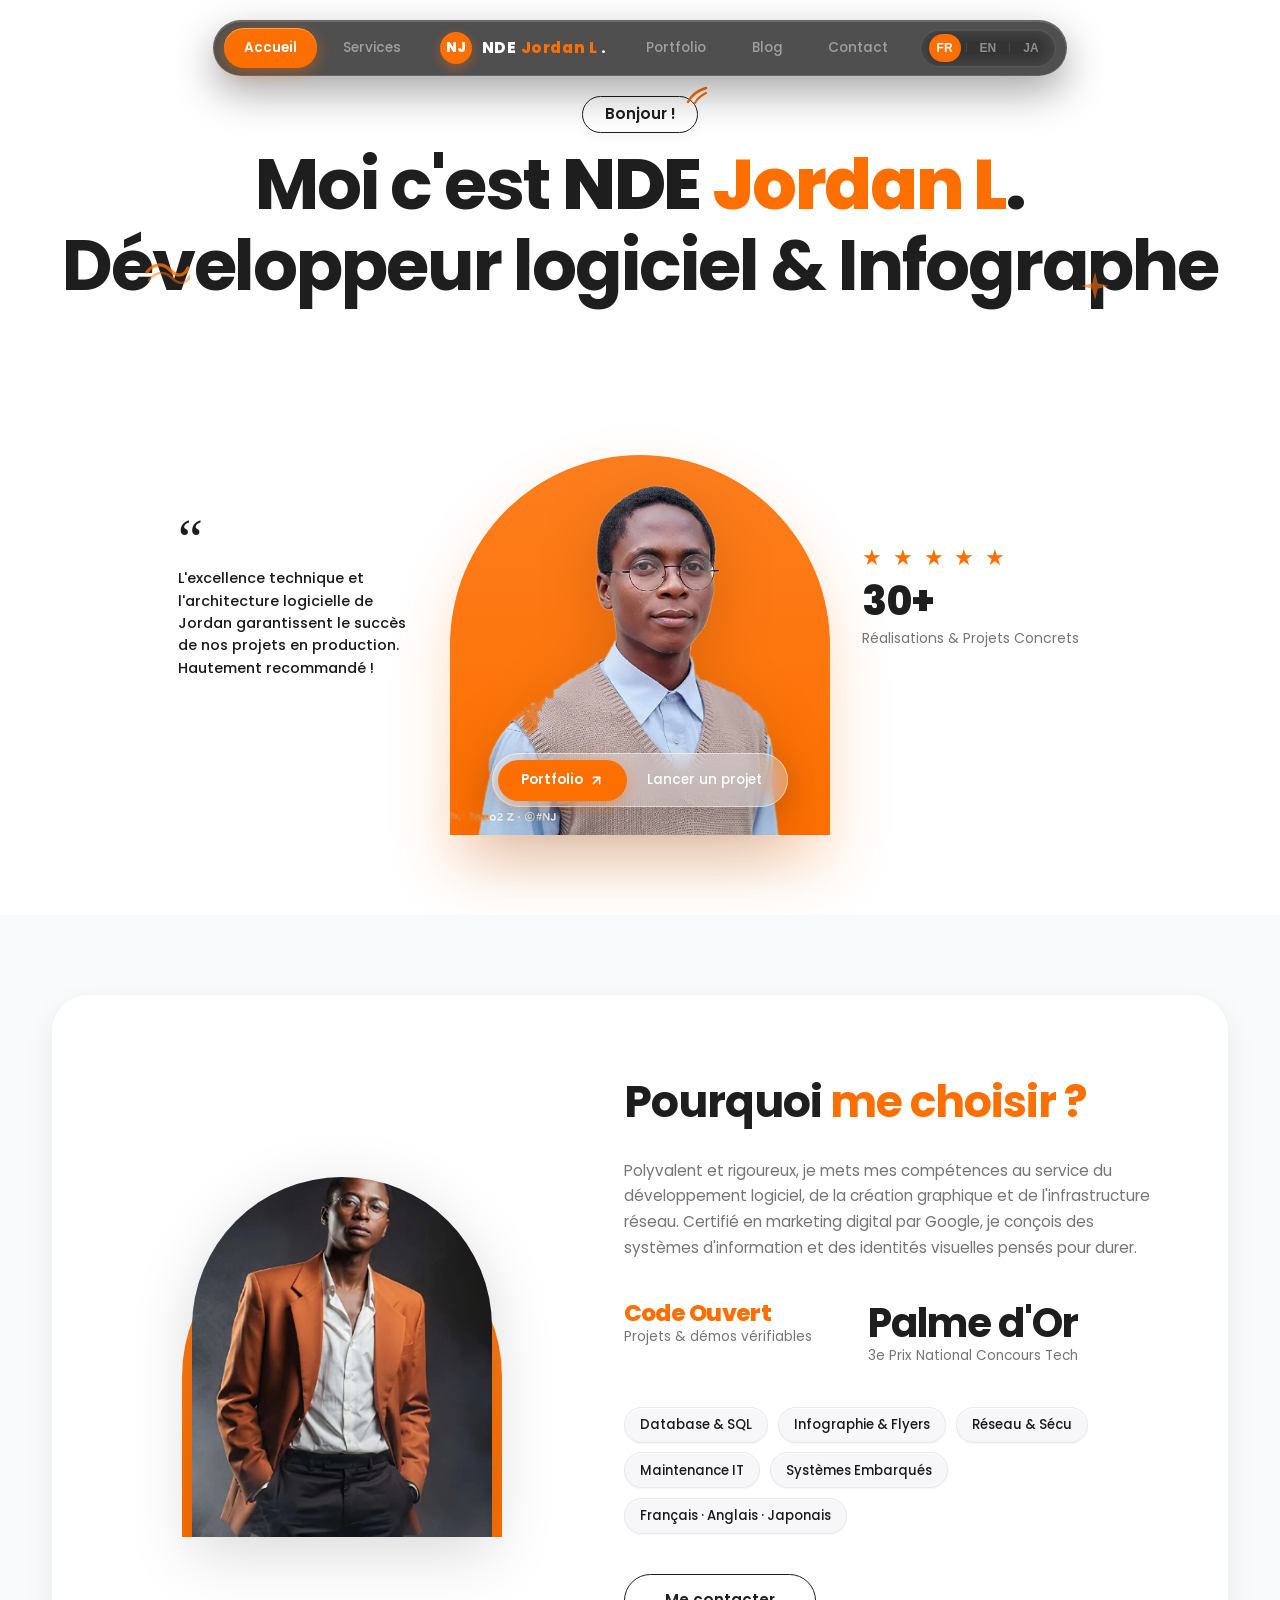
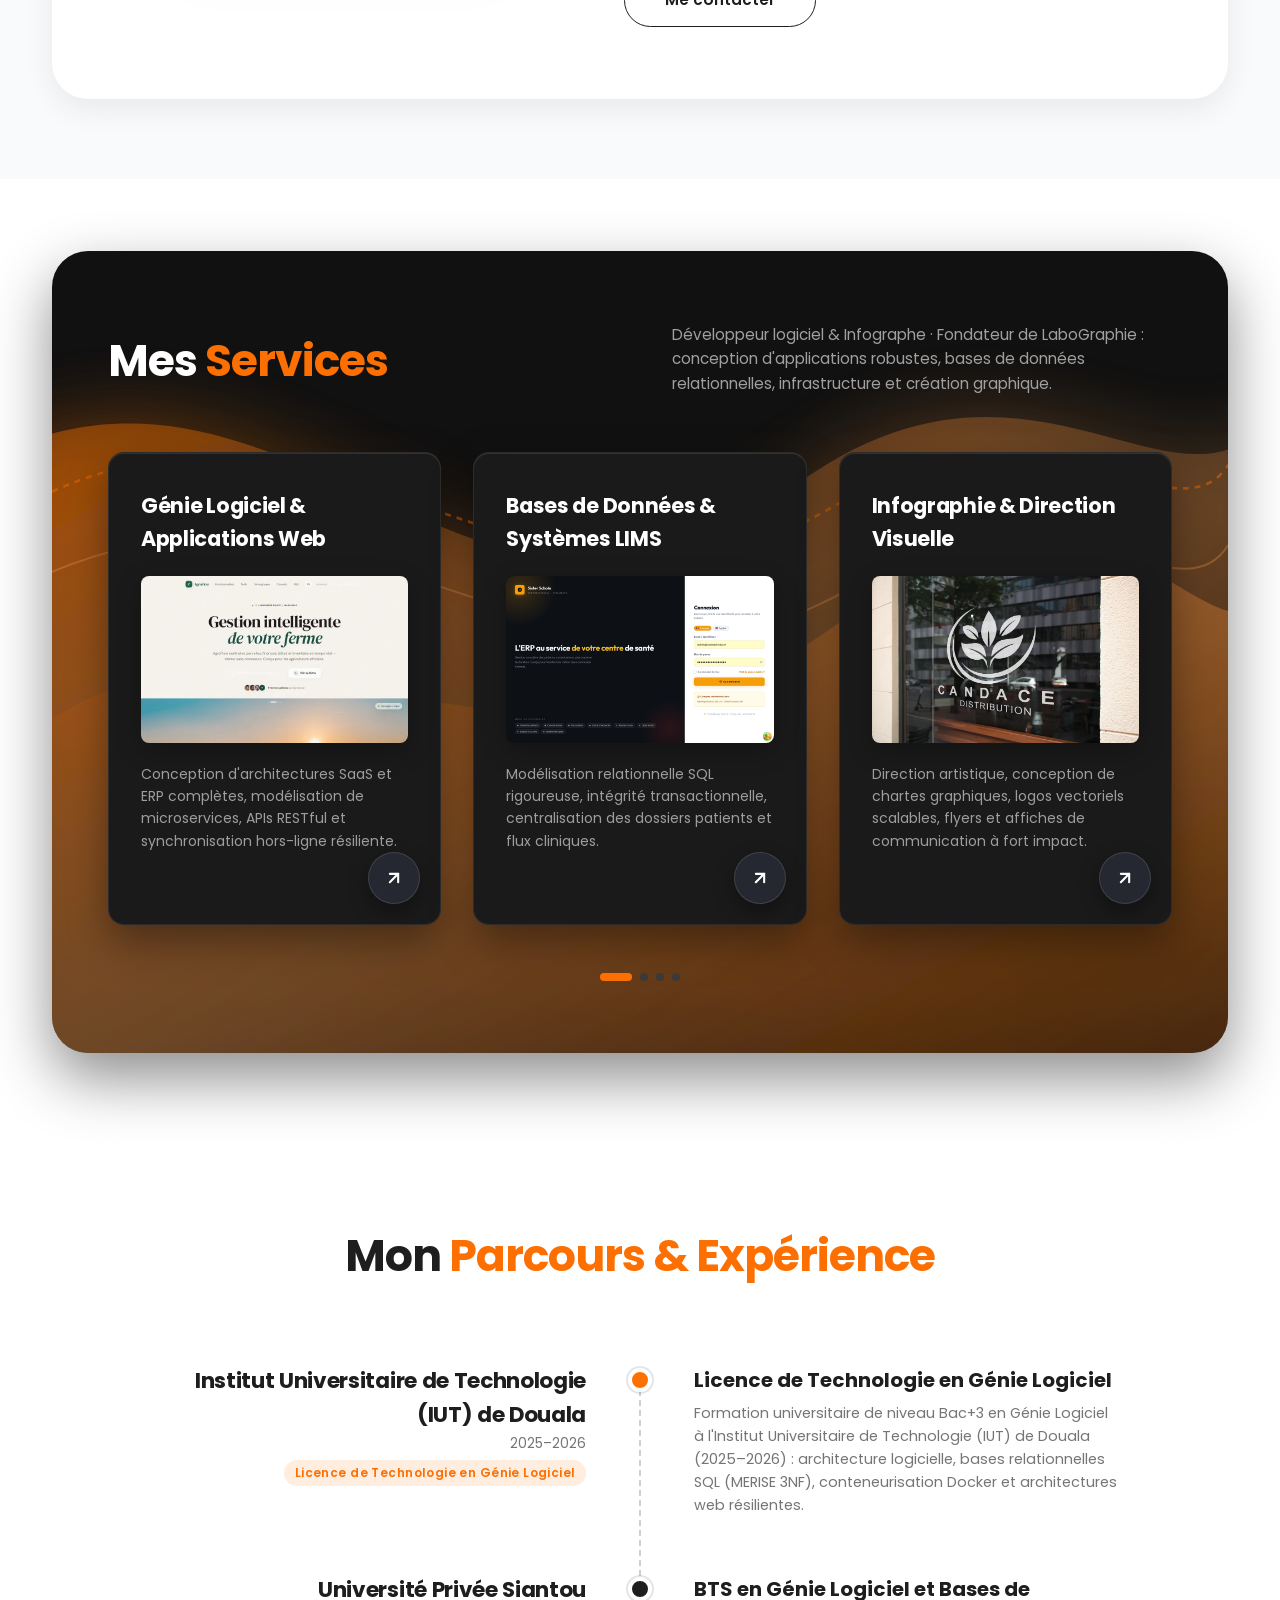
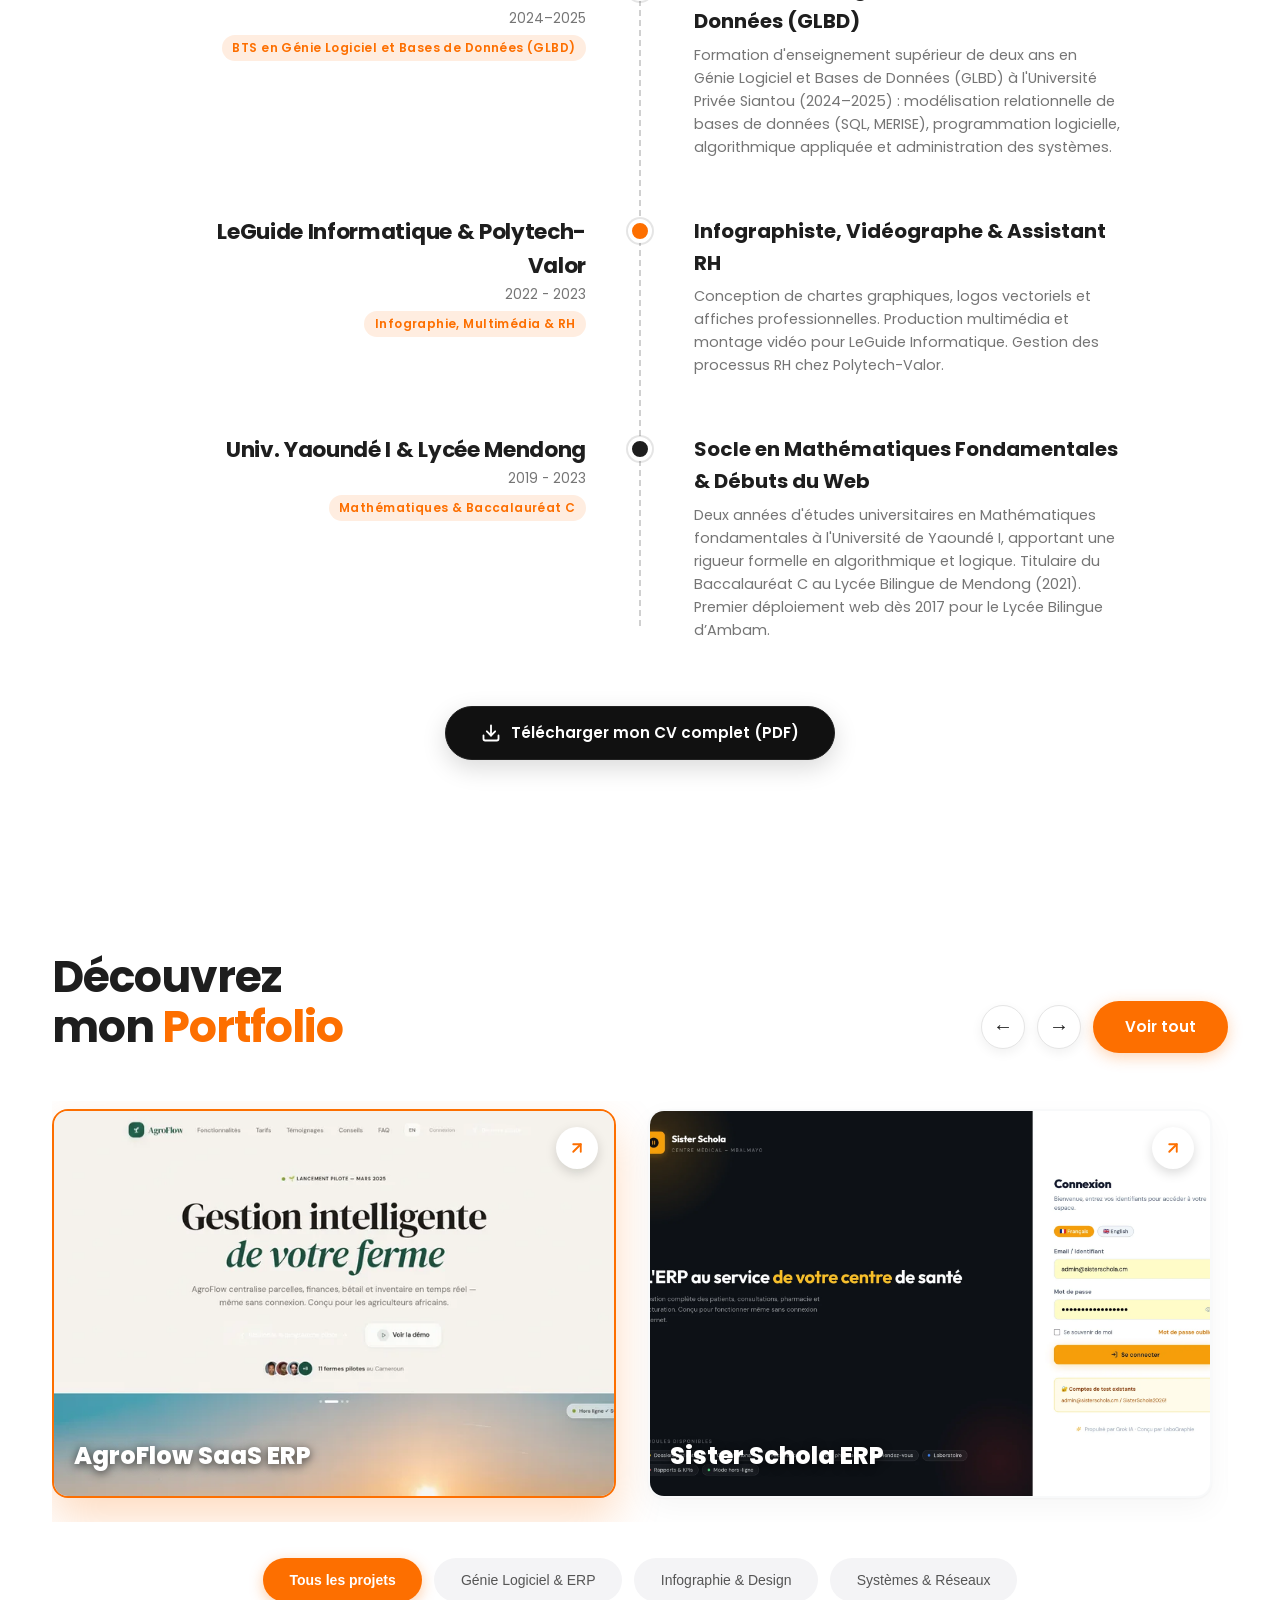
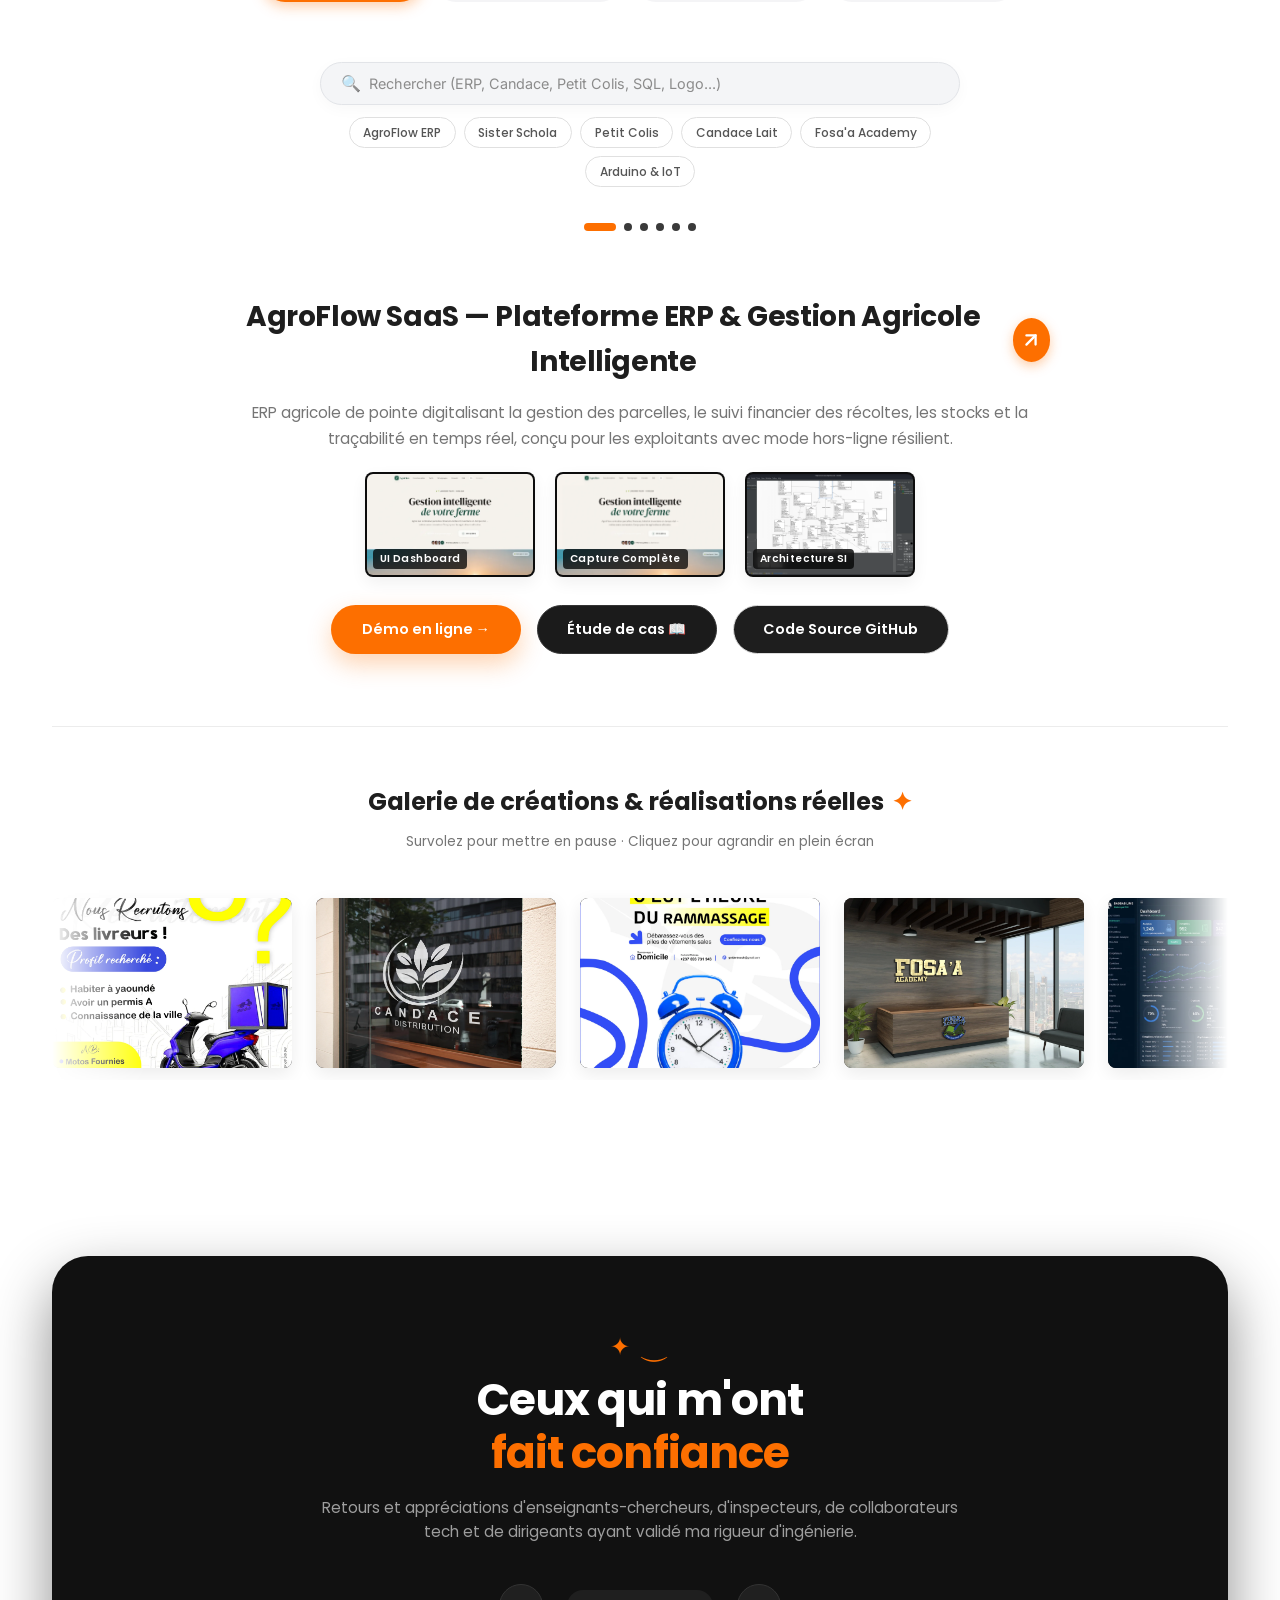
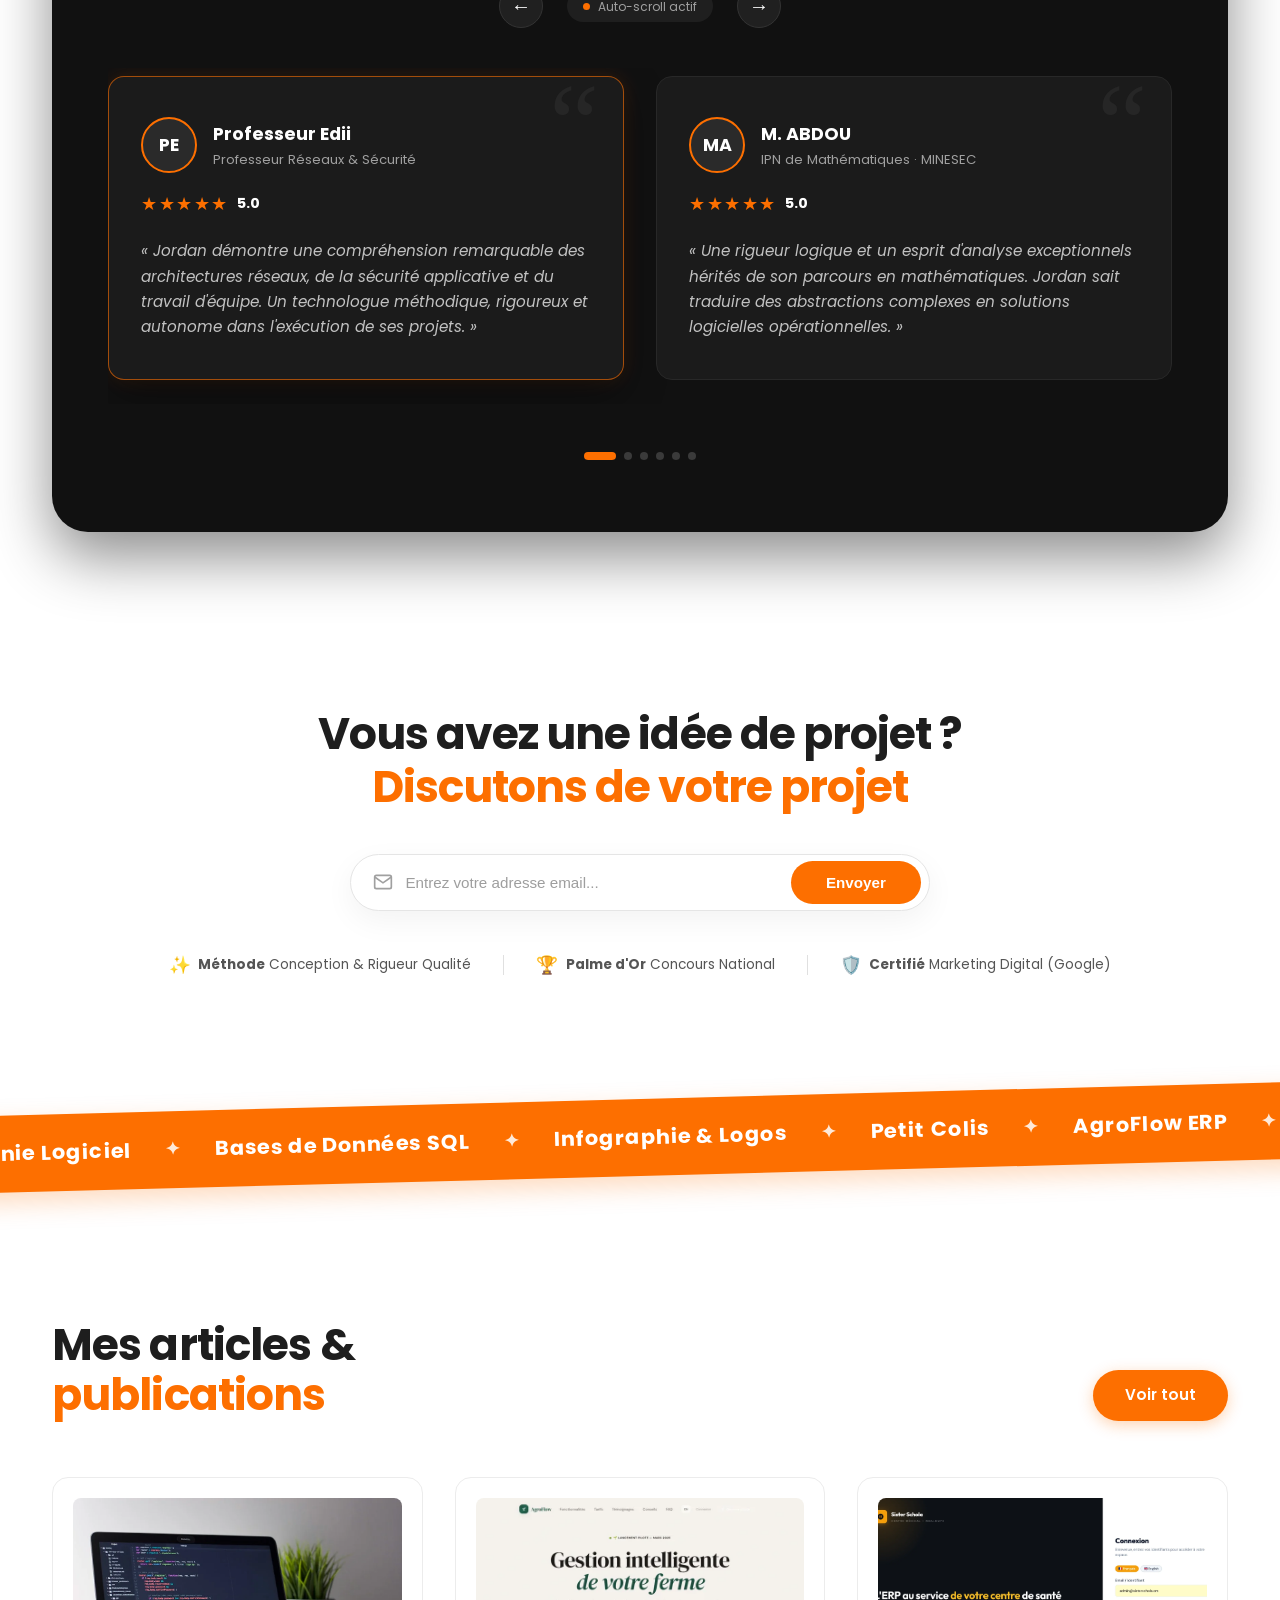
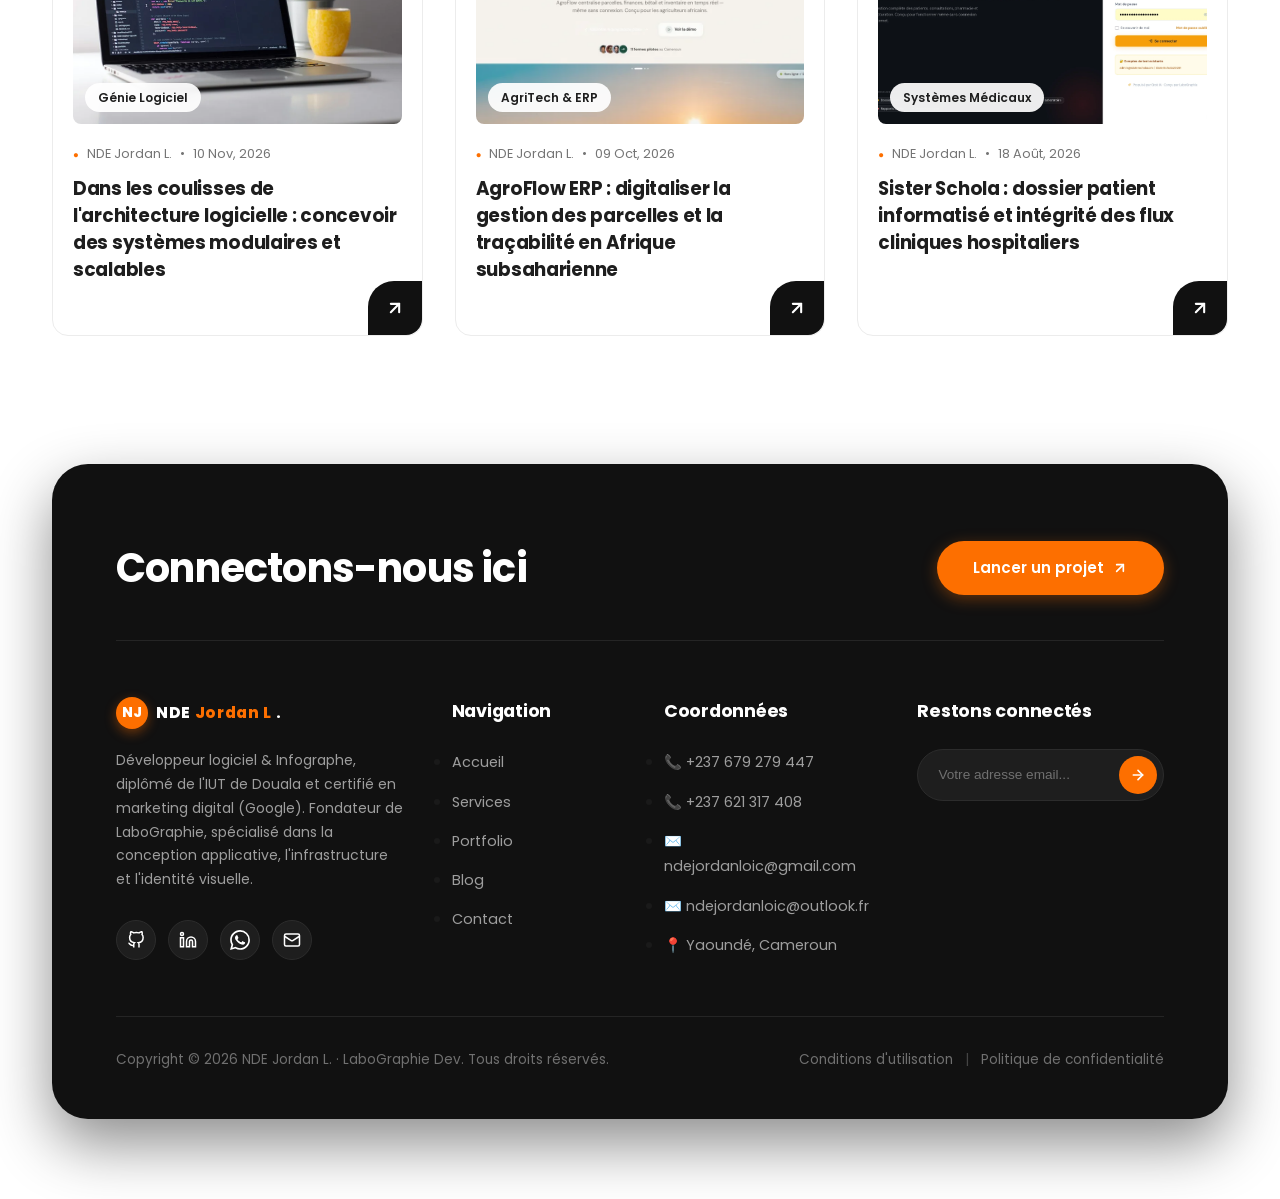
==== commit 57022d4c: "feat(portfolio): consolidation Lots 1-6D, i18n FR/EN/JA, WebP/SEO, chronologie officielle et finitio" ====
--- a/index.html
+++ b/index.html
@@ -3,11 +3,34 @@
 <head>
   <meta charset="UTF-8">
   <meta name="viewport" content="width=device-width, initial-scale=1.0">
-  <meta name="description" content="Portfolio de NDE Jordan L. — Technologue en Génie Logiciel, Développeur Full-Stack, Réseaux & Infographie. Certifié Ateliers Google, lauréat Palme d'Or.">
+  <meta name="description" content="Portfolio de NDE Jordan Loïc — Développeur logiciel &amp; Infographe, diplômé de l'IUT de Douala et certifié en marketing digital (Google). Fondateur de LaboGraphie.">
   <meta name="author" content="NDE Jordan L.">
   <meta name="theme-color" content="#FD6F00">
   
   <title>NDE Jordan L. | Développeur Full-Stack &amp; Technologue en Génie Logiciel</title>
+
+  <!-- Favicon & Touch Icons -->
+  <link rel="icon" type="image/x-icon" href="favicon.ico">
+  <link rel="icon" type="image/png" sizes="32x32" href="favicon-32x32.png">
+  <link rel="icon" type="image/png" sizes="16x16" href="favicon-16x16.png">
+  <link rel="apple-touch-icon" sizes="180x180" href="apple-touch-icon.png">
+
+  <!-- Open Graph / Facebook / LinkedIn -->
+  <meta property="og:type" content="website">
+  <meta property="og:site_name" content="NDE Jordan L. Portfolio">
+  <meta property="og:locale" content="fr_FR">
+  <meta property="og:title" content="NDE Jordan L. | Développeur Full-Stack &amp; Technologue en Génie Logiciel">
+  <meta property="og:description" content="Portfolio de NDE Jordan Loïc — Développeur logiciel &amp; Infographe, diplômé de l'IUT de Douala et certifié en marketing digital (Google). Fondateur de LaboGraphie.">
+  <meta property="og:image" content="rsc/img/jordan_portrait_pro.webp">
+
+  <!-- Twitter Card -->
+  <meta name="twitter:card" content="summary_large_image">
+  <meta name="twitter:title" content="NDE Jordan L. | Développeur Full-Stack &amp; Technologue en Génie Logiciel">
+  <meta name="twitter:description" content="Portfolio de NDE Jordan L. — Technologue en Génie Logiciel, Développeur Full-Stack, Réseaux &amp; Infographie.">
+  <meta name="twitter:image" content="rsc/img/jordan_portrait_pro.webp">
+
+  <!-- URL canonique (À confirmer lors du déploiement en production - Lot 7) -->
+  <!-- <link rel="canonical" href="https://ndejordanloic.com/"> -->
   
   <!-- Polices Google : Poppins & Inter (Identique au template Figma JCREA) -->
   <link rel="preconnect" href="https://fonts.googleapis.com">
@@ -17,6 +40,8 @@
   <link rel="stylesheet" href="css/style.css">
 </head>
 <body>
+  <!-- Lien d'évitement accessible (WCAG 2.4.1) -->
+  <a href="#main-content" class="skip-link" data-i18n="aria.skipToContent">Passer au contenu principal</a>
 
   <!-- =========================================================================
        1. TOP FLOATING PILL NAVBAR (Figma JCREA 1:1 + Logo NJ & Navigation Dynamique)
@@ -24,11 +49,11 @@
   <header class="header-wrapper">
     <div class="nav-pill-container">
       <nav class="nav-pill" id="navbar">
-        <a href="index.html" class="nav-item active" data-i18n="nav.home">Accueil</a>
-        <a href="services.html" class="nav-item" data-i18n="nav.services">Services</a>
+        <a href="#hero" class="nav-item active" data-section="hero" data-i18n="nav.home">Accueil</a>
+        <a href="#services" class="nav-item" data-section="services" data-i18n="nav.services">Services</a>
         
         <!-- Logo central JCREA Style avec monogramme NJ et nom bicolore NDE Jordan L. -->
-        <a href="index.html" class="nav-logo" aria-label="Accueil NDE Jordan L.">
+        <a href="#hero" class="nav-logo" aria-label="Accueil NDE Jordan L.">
           <div class="logo-mark-nj">
             <span class="logo-initials">NJ</span>
           </div>
@@ -38,15 +63,17 @@
           </span>
         </a>
 
-        <a href="portfolio.html" class="nav-item" data-i18n="nav.projects">Portfolio</a>
-        <a href="blog.html" class="nav-item" data-i18n="nav.blog">Blog</a>
-        <a href="contact.html" class="nav-item" data-i18n="nav.contact">Contact</a>
-
-        <!-- Sélecteur Bilingue discret FR / EN -->
-        <div class="lang-switch-wrap" role="group" aria-label="Langue / Language">
-          <button class="lang-btn active" data-lang="fr">FR</button>
+        <a href="#portfolio" class="nav-item" data-section="portfolio" data-i18n="nav.projects">Portfolio</a>
+        <a href="#blog" class="nav-item" data-section="blog" data-i18n="nav.blog">Blog</a>
+        <a href="#contact" class="nav-item" data-section="contact" data-i18n="nav.contact">Contact</a>
+
+        <!-- Sélecteur Trilingue discret FR / EN / JA -->
+        <div class="lang-switch-wrap" role="group" aria-label="Choix de la langue" data-i18n-aria-label="aria.langSelect">
+          <button type="button" class="lang-btn active" data-lang="fr" aria-label="Passer en Français" data-i18n-aria-label="aria.langFr">FR</button>
           <span class="lang-sep">|</span>
-          <button class="lang-btn" data-lang="en">EN</button>
+          <button type="button" class="lang-btn" data-lang="en" aria-label="Switch to English" data-i18n-aria-label="aria.langEn">EN</button>
+          <span class="lang-sep">|</span>
+          <button type="button" class="lang-btn" data-lang="ja" aria-label="日本語に切り替え" data-i18n-aria-label="aria.langJa">JA</button>
         </div>
       </nav>
 
@@ -57,7 +84,7 @@
     </div>
   </header>
 
-  <main>
+  <main id="main-content">
     <!-- =========================================================================
          2. HERO SECTION (Reproduction exacte Image 1 Figma)
          ========================================================================= -->
@@ -69,12 +96,13 @@
           <div class="hello-bubble-anchor">
             <div class="hello-bubble" data-i18n="hero.hello">Bonjour !</div>
             <div class="memphis-bubble-ticks" aria-hidden="true">
-              <svg width="22" height="18" viewBox="0 0 22 18" fill="none">
+              <svg aria-hidden="true" width="22" height="18" viewBox="0 0 22 18" fill="none">
                 <path d="M2 16C6 8 13 4 20 2" stroke="#FD6F00" stroke-width="2.5" stroke-linecap="round"/>
                 <path d="M9 17C12 11 16 9 20 7" stroke="#FD6F00" stroke-width="2" stroke-linecap="round"/>
               </svg>
             </div>
           </div>
+
         </div>
 
         <!-- Titre principal sans troncature : NDE (sombre), Jordan L (orange), point (sombre) -->
@@ -82,18 +110,18 @@
           <span data-i18n="hero.intro">Moi c'est</span>
           <span class="name-nde">NDE</span>
           <span class="name-jordan text-orange">Jordan L</span><span class="name-dot">.</span><br>
-          <span data-i18n="hero.role">Développeur Full-Stack</span>
+          <span data-i18n="hero.role">Développeur logiciel &amp; Infographe</span>
         </h1>
 
         <!-- Doodles Memphis authentiques (Figma style, pure SVG) -->
         <div class="hero-doodle-left" aria-hidden="true">
-          <svg width="46" height="28" viewBox="0 0 46 28" fill="none">
+          <svg aria-hidden="true" width="46" height="28" viewBox="0 0 46 28" fill="none">
             <path d="M3 16C10 7 19 7 26 14C33 21 40 21 44 12" stroke="#FD6F00" stroke-width="3.2" stroke-linecap="round"/>
             <path d="M5 24C12 15 21 15 28 22C35 29 42 29 46 20" stroke="#FD6F00" stroke-width="2.6" stroke-linecap="round" opacity="0.6"/>
           </svg>
         </div>
         <div class="hero-doodle-right" aria-hidden="true">
-          <svg width="32" height="32" viewBox="0 0 32 32" fill="none">
+          <svg aria-hidden="true" width="32" height="32" viewBox="0 0 32 32" fill="none">
             <path d="M16 0L18.8 11.2L30 14L18.8 16.8L16 28L13.2 16.8L2 14L13.2 11.2L16 0Z" fill="#FD6F00" opacity="0.85"/>
           </svg>
         </div>
@@ -112,28 +140,28 @@
           <!-- Centre : Dôme Orange + Photo détourée de Jordan -->
           <div class="hero-dome-wrapper">
             <div class="orange-dome"></div>
-            <img src="rsc/img/jordan_cutout.png" alt="NDE Jordan L. — Développeur Full-Stack" class="hero-person-img" loading="eager">
+            <img src="rsc/img/jordan_cutout.webp" alt="NDE Jordan Loïc — Développeur logiciel &amp; Infographe" class="hero-person-img" loading="eager" width="999" height="999" fetchpriority="high" decoding="async">
             
             <!-- Double bouton pilule flottant sur le dôme (Figma 1:1) -->
             <div class="hero-cta-pill">
               <a href="portfolio.html" class="cta-pill-active">
                 <span data-i18n="hero.portfolioBtn">Portfolio</span>
-                <svg width="15" height="15" viewBox="0 0 24 24" fill="none" stroke="currentColor" stroke-width="2.5" stroke-linecap="round" stroke-linejoin="round">
+                <svg aria-hidden="true" width="15" height="15" viewBox="0 0 24 24" fill="none" stroke="currentColor" stroke-width="2.5" stroke-linecap="round" stroke-linejoin="round">
                   <line x1="7" y1="17" x2="17" y2="7"></line>
                   <polyline points="7 7 17 7 17 17"></polyline>
                 </svg>
               </a>
-              <a href="contact.html" class="cta-pill-ghost" data-i18n="hero.hireBtn">Me recruter</a>
-            </div>
-          </div>
-
-          <!-- Colonne Droite : Étoiles + Années d'expérience du CV -->
+              <a href="contact.html" class="cta-pill-ghost" data-i18n="hero.hireBtn">Lancer un projet</a>
+            </div>
+          </div>
+
+          <!-- Colonne Droite : Étoiles + Réalisations concrètes -->
           <div class="hero-experience-box">
             <div class="stars-row">
               ★ ★ ★ ★ ★
             </div>
-            <div class="exp-number count-up" data-target="5">5+ Ans</div>
-            <div class="exp-label" data-i18n="hero.expLabel">D'expérience &amp; Conception</div>
+            <div class="exp-number count-up" data-target="30">30+</div>
+            <div class="exp-label" data-i18n="hero.expLabel">Réalisations &amp; Projets Concrets</div>
           </div>
 
         </div>
@@ -152,7 +180,7 @@
           <!-- Côté Gauche : Dôme orange + Photo Jordan en studio -->
           <div class="why-visual">
             <div class="why-dome"></div>
-            <img src="rsc/img/jordan_studio.jpg" alt="Pourquoi me choisir - NDE Jordan L." class="why-person-img" loading="lazy">
+            <img src="rsc/img/jordan_studio.webp" alt="Pourquoi me choisir - NDE Jordan L." class="why-person-img" loading="lazy" width="682" height="1024" decoding="async">
           </div>
 
           <!-- Côté Droit : Contenu texte & Métriques du CV -->
@@ -161,28 +189,28 @@
               <span data-i18n="why.titlePre">Pourquoi</span> <span class="text-orange" data-i18n="why.titleOrange">me choisir ?</span>
             </h2>
             <p class="why-text" data-i18n="why.text">
-              Polyvalent et rigoureux, je mets mes compétences au service du développement applicatif, de la maintenance d'infrastructures et de la création graphique. Certifié par les Ateliers Google, je conçois des systèmes d'information pensés pour durer.
+              Polyvalent et rigoureux, je mets mes compétences au service du développement logiciel, de la création graphique et de l'infrastructure réseau. Certifié en marketing digital par Google, je conçois des systèmes d'information et des identités visuelles pensés pour durer.
             </p>
 
             <div class="why-metrics-grid">
               <div class="why-metric">
-                <span class="why-number count-up" data-target="100">100%</span>
-                <span class="why-label" data-i18n="why.m1Label">Code en production vérifiable</span>
+                <span class="why-number" style="font-size: 1.45rem; font-weight: 800; color: var(--figma-orange, #FD6F00);" data-i18n="why.m1Val">Code Ouvert</span>
+                <span class="why-label" data-i18n="why.m1Label">Projets &amp; démos vérifiables</span>
               </div>
               <div class="why-metric">
-                <span class="why-number">Palme d'Or</span>
+                <span class="why-number" data-i18n="why.m2Val">Palme d'Or</span>
                 <span class="why-label" data-i18n="why.m2Label">3e Prix National Concours Tech</span>
               </div>
             </div>
 
             <!-- Pôles de compétences réels du CV -->
             <div class="why-tags-row">
-              <span class="skill-pill">Database &amp; SQL</span>
-              <span class="skill-pill">Infographie &amp; Flyers</span>
-              <span class="skill-pill">Réseau &amp; Sécu</span>
-              <span class="skill-pill">Maintenance IT</span>
-              <span class="skill-pill">Systèmes Embarqués</span>
-              <span class="skill-pill">Français · Anglais · Japonais</span>
+              <span class="skill-pill" data-i18n="why.skillDB">Database &amp; SQL</span>
+              <span class="skill-pill" data-i18n="why.skillDesign">Infographie &amp; Flyers</span>
+              <span class="skill-pill" data-i18n="why.skillNetwork">Réseau &amp; Sécu</span>
+              <span class="skill-pill" data-i18n="why.skillMaint">Maintenance IT</span>
+              <span class="skill-pill" data-i18n="why.skillDev">Systèmes Embarqués</span>
+              <span class="skill-pill" data-i18n="why.skillLangs">Français · Anglais · Japonais</span>
             </div>
 
             <!-- Bouton contour Figma 1:1 -->
@@ -203,17 +231,41 @@
       <div class="container">
         <div class="services-black-card">
           
-          <!-- Sphères 3D décoratives orange -->
-          <div class="sphere-deco sphere-top"></div>
-          <div class="sphere-deco sphere-bottom-left"></div>
-          <div class="sphere-deco sphere-bottom-right"></div>
+          <!-- Ondes 3D fluides vectorielles néo-brutalistes (Figma maq2.png) -->
+          <div class="services-fluid-waves" aria-hidden="true">
+            <svg aria-hidden="true" viewBox="0 0 1200 600" fill="none" preserveAspectRatio="none" xmlns="http://www.w3.org/2000/svg">
+              <defs>
+                <linearGradient id="waveGrad1" x1="0%" y1="0%" x2="100%" y2="100%">
+                  <stop offset="0%" stop-color="#FD6F00" stop-opacity="0.45"/>
+                  <stop offset="50%" stop-color="#FFA04D" stop-opacity="0.25"/>
+                  <stop offset="100%" stop-color="#FD6F00" stop-opacity="0"/>
+                </linearGradient>
+                <linearGradient id="waveGrad2" x1="100%" y1="0%" x2="0%" y2="100%">
+                  <stop offset="0%" stop-color="#FF9E4A" stop-opacity="0.4"/>
+                  <stop offset="60%" stop-color="#FD6F00" stop-opacity="0.15"/>
+                  <stop offset="100%" stop-color="#111111" stop-opacity="0"/>
+                </linearGradient>
+                <filter id="waveGlow" x="-20%" y="-20%" width="140%" height="140%">
+                  <feGaussianBlur stdDeviation="30" result="blur"/>
+                  <feComposite in="SourceGraphic" in2="blur" operator="over"/>
+                </filter>
+              </defs>
+              <!-- Ruban d'ondes 1 -->
+              <path d="M-50 150 C 250 50, 450 350, 750 180 C 1000 40, 1150 220, 1250 120 L 1250 650 L -50 650 Z" fill="url(#waveGrad1)" filter="url(#waveGlow)"/>
+              <!-- Ruban d'ondes 2 entrelacé -->
+              <path d="M-50 380 C 200 200, 500 480, 850 250 C 1050 120, 1180 320, 1250 260 L 1250 650 L -50 650 Z" fill="url(#waveGrad2)"/>
+              <!-- Courbes vectorielles fines lumineuses -->
+              <path d="M0 180 C 300 80, 500 320, 800 190 C 1000 100, 1150 220, 1200 160" stroke="#FD6F00" stroke-width="2" stroke-opacity="0.55" stroke-dasharray="6 6"/>
+              <path d="M0 240 C 320 140, 520 380, 820 250 C 1020 160, 1150 280, 1200 220" stroke="#FFA04D" stroke-width="1.5" stroke-opacity="0.35"/>
+            </svg>
+          </div>
 
           <div class="services-header">
             <h2 class="services-title">
               <span data-i18n="services.titlePre">Mes</span> <span class="text-orange" data-i18n="services.titleOrange">Services</span>
             </h2>
             <p class="services-subtitle" data-i18n="services.sub">
-              Technologue en Génie Logiciel certifié par les Ateliers Google : conception applicative robuste, bases de données relationnelles et créations graphiques.
+              Développeur logiciel &amp; Infographe · Fondateur de LaboGraphie : conception d'applications robustes, bases de données relationnelles, infrastructure et création graphique.
             </p>
           </div>
 
@@ -224,13 +276,13 @@
             <div class="service-card tilt-card">
               <h3 class="service-name" data-i18n="services.s1Title">Génie Logiciel &amp; Applications Web</h3>
               <div class="service-preview-stack">
-                <img src="rsc/img/projets/card_agroflow.png" alt="AgroFlow ERP" class="service-screen-img">
+                <img src="rsc/img/projets/card_agroflow.webp" alt="AgroFlow ERP" class="service-screen-img" width="800" height="500" loading="lazy" decoding="async">
               </div>
               <p class="service-card-desc" data-i18n="services.s1Desc">
                 Conception d'architectures SaaS et ERP complètes, modélisation de microservices, APIs RESTful et synchronisation hors-ligne résiliente.
               </p>
               <a href="services.html" class="service-arrow-btn" aria-label="Découvrir l'expertise Génie Logiciel">
-                <svg width="20" height="20" viewBox="0 0 24 24" fill="none" stroke="#FFFFFF" stroke-width="2.5" stroke-linecap="round" stroke-linejoin="round">
+                <svg aria-hidden="true" width="20" height="20" viewBox="0 0 24 24" fill="none" stroke="#FFFFFF" stroke-width="2.5" stroke-linecap="round" stroke-linejoin="round">
                   <line x1="7" y1="17" x2="17" y2="7"></line>
                   <polyline points="7 7 17 7 17 17"></polyline>
                 </svg>
@@ -241,13 +293,13 @@
             <div class="service-card tilt-card">
               <h3 class="service-name" data-i18n="services.s2Title">Bases de Données &amp; Systèmes LIMS</h3>
               <div class="service-preview-stack">
-                <img src="rsc/img/projets/dev/SisterSholaErp.png" alt="Sister Schola ERP" class="service-screen-img">
+                <img src="rsc/img/projets/dev/SisterSholaErp.webp" alt="Sister Schola ERP" class="service-screen-img" width="1920" height="1200" loading="lazy" decoding="async">
               </div>
               <p class="service-card-desc" data-i18n="services.s2Desc">
                 Modélisation relationnelle SQL rigoureuse, intégrité transactionnelle, centralisation des dossiers patients et flux cliniques.
               </p>
               <a href="services.html" class="service-arrow-btn" aria-label="Découvrir l'expertise Bases de Données & LIMS">
-                <svg width="20" height="20" viewBox="0 0 24 24" fill="none" stroke="#FFFFFF" stroke-width="2.5" stroke-linecap="round" stroke-linejoin="round">
+                <svg aria-hidden="true" width="20" height="20" viewBox="0 0 24 24" fill="none" stroke="#FFFFFF" stroke-width="2.5" stroke-linecap="round" stroke-linejoin="round">
                   <line x1="7" y1="17" x2="17" y2="7"></line>
                   <polyline points="7 7 17 7 17 17"></polyline>
                 </svg>
@@ -258,13 +310,13 @@
             <div class="service-card tilt-card">
               <h3 class="service-name" data-i18n="services.s3Title">Infographie &amp; Direction Visuelle</h3>
               <div class="service-preview-stack">
-                <img src="rsc/img/projets/infographie/MockupCandace distribution.jpg" alt="Créations Infographie & Packaging" class="service-screen-img">
+                <img src="rsc/img/projets/infographie/MockupCandace distribution.webp" alt="Créations Infographie & Packaging" class="service-screen-img" width="1920" height="1344" loading="lazy" decoding="async">
               </div>
               <p class="service-card-desc" data-i18n="services.s3Desc">
                 Direction artistique, conception de chartes graphiques, logos vectoriels scalables, flyers et affiches de communication à fort impact.
               </p>
               <a href="services.html" class="service-arrow-btn" aria-label="Découvrir l'expertise Infographie & Design">
-                <svg width="20" height="20" viewBox="0 0 24 24" fill="none" stroke="#FFFFFF" stroke-width="2.5" stroke-linecap="round" stroke-linejoin="round">
+                <svg aria-hidden="true" width="20" height="20" viewBox="0 0 24 24" fill="none" stroke="#FFFFFF" stroke-width="2.5" stroke-linecap="round" stroke-linejoin="round">
                   <line x1="7" y1="17" x2="17" y2="7"></line>
                   <polyline points="7 7 17 7 17 17"></polyline>
                 </svg>
@@ -297,34 +349,34 @@
         <div class="timeline-figma">
           <div class="timeline-center-line"></div>
 
-          <!-- Expérience 1 : U.P. SIANTOU -->
+          <!-- Formation 1 : IUT DE DOUALA (Licence de Technologie en Génie Logiciel) -->
           <div class="timeline-row">
             <div class="timeline-left">
-              <h3 class="company-name">U.P. SIANTOU, Yaoundé</h3>
-              <span class="company-date">2025 - 2026</span>
-              <span class="badge-diploma" data-i18n="exp.siantouDiploma">BTS en Génie Logiciel</span>
+              <h3 class="company-name" data-i18n="exp.iutCompany">Institut Universitaire de Technologie (IUT) de Douala</h3>
+              <span class="company-date" data-i18n="exp.session2026">2025–2026</span>
+              <span class="badge-diploma" data-i18n="exp.iutDiploma">Licence de Technologie en Génie Logiciel</span>
             </div>
             <div class="timeline-node orange-node"></div>
             <div class="timeline-right">
-              <h4 class="job-role" data-i18n="exp.siantouRole">Stagiaire Assistance Technique &amp; Dev</h4>
-              <p class="job-desc" data-i18n="exp.siantouDesc">
-                Participation active à la conception et à la mise en œuvre du système intégré de gestion d’Université, avec validation de présence par système biométrique et gestion des étudiants.
-              </p>
-            </div>
-          </div>
-
-          <!-- Expérience 2 : IUT DE DOUALA -->
+              <h4 class="job-role" data-i18n="exp.iutRole">Licence de Technologie en Génie Logiciel</h4>
+              <p class="job-desc" data-i18n="exp.iutDesc">
+                Formation universitaire de niveau Bac+3 en Génie Logiciel à l'Institut Universitaire de Technologie (IUT) de Douala (2025–2026) : architecture logicielle, bases relationnelles SQL (MERISE 3NF), conteneurisation Docker et architectures web résilientes.
+              </p>
+            </div>
+          </div>
+
+          <!-- Formation 2 : U.P. SIANTOU (BTS en Génie Logiciel et Bases de Données) -->
           <div class="timeline-row">
             <div class="timeline-left">
-              <h3 class="company-name">IUT de Douala</h3>
-              <span class="company-date">2026</span>
-              <span class="badge-diploma" data-i18n="exp.iutDiploma">Licence Tech en GL</span>
+              <h3 class="company-name" data-i18n="exp.siantouCompany">Université Privée Siantou</h3>
+              <span class="company-date" data-i18n="exp.session2025">2024–2025</span>
+              <span class="badge-diploma" data-i18n="exp.siantouDiploma">BTS en Génie Logiciel et Bases de Données (GLBD)</span>
             </div>
             <div class="timeline-node dark-node"></div>
             <div class="timeline-right">
-              <h4 class="job-role" data-i18n="exp.iutRole">Conception Logicielle, Modélisation &amp; IA</h4>
-              <p class="job-desc" data-i18n="exp.iutDesc">
-                Spécialisation en modélisation logicielle avancée, bases de données relationnelles SQL, conteneurisation Docker et automatisation de processus complexes.
+              <h4 class="job-role" data-i18n="exp.siantouRole">BTS en Génie Logiciel et Bases de Données (GLBD)</h4>
+              <p class="job-desc" data-i18n="exp.siantouDesc">
+                Formation d'enseignement supérieur de deux ans en Génie Logiciel et Bases de Données (GLBD) à l'Université Privée Siantou (2024–2025) : modélisation relationnelle de bases de données (SQL, MERISE), programmation logicielle, algorithmique appliquée et administration des systèmes.
               </p>
             </div>
           </div>
@@ -334,29 +386,29 @@
             <div class="timeline-left">
               <h3 class="company-name">LeGuide Informatique &amp; Polytech-Valor</h3>
               <span class="company-date">2022 - 2023</span>
-              <span class="badge-diploma" data-i18n="exp.leguideDiploma">Infographie &amp; Multimédia</span>
+              <span class="badge-diploma" data-i18n="exp.leguideDiploma">Infographie, Multimédia &amp; RH</span>
             </div>
             <div class="timeline-node orange-node"></div>
             <div class="timeline-right">
-              <h4 class="job-role" data-i18n="exp.leguideRole">Infographiste, Vidéographe &amp; Assistant DRH</h4>
+              <h4 class="job-role" data-i18n="exp.leguideRole">Infographiste, Vidéographe &amp; Assistant RH</h4>
               <p class="job-desc" data-i18n="exp.leguideDesc">
-                Création de chartes graphiques, logos et affiches professionnelles. Production multimédia et montage vidéo pour LeGuide Informatique. Gestion des processus RH chez Polytech-Valor.
-              </p>
-            </div>
-          </div>
-
-          <!-- Expérience 4 : Université Yaoundé I & Ambam -->
+                Conception de chartes graphiques, logos vectoriels et affiches professionnelles. Production multimédia et montage vidéo pour LeGuide Informatique. Gestion des processus RH chez Polytech-Valor.
+              </p>
+            </div>
+          </div>
+
+          <!-- Formation 4 : Université Yaoundé I & Lycée Mendong / Ambam -->
           <div class="timeline-row">
             <div class="timeline-left">
-              <h3 class="company-name">Univ. Yaoundé I &amp; Lycée Ambam</h3>
-              <span class="company-date">2017 - 2023</span>
-              <span class="badge-diploma" data-i18n="exp.ambamDiploma">Mathématiques &amp; Bac C</span>
+              <h3 class="company-name">Univ. Yaoundé I &amp; Lycée Mendong</h3>
+              <span class="company-date">2019 - 2023</span>
+              <span class="badge-diploma" data-i18n="exp.ambamDiploma">Mathématiques &amp; Baccalauréat C</span>
             </div>
             <div class="timeline-node dark-node"></div>
             <div class="timeline-right">
-              <h4 class="job-role" data-i18n="exp.ambamRole">Rigueur Mathématique &amp; Débuts du Web</h4>
+              <h4 class="job-role" data-i18n="exp.ambamRole">Socle en Mathématiques Fondamentales &amp; Débuts du Web</h4>
               <p class="job-desc" data-i18n="exp.ambamDesc">
-                Deux années en Mathématiques fondamentales. Premier déploiement web dès 2017 avec la création du site web officiel du Lycée Bilingue d’AMBAM.
+                Deux années d'études universitaires en Mathématiques fondamentales à l'Université de Yaoundé I, apportant une rigueur formelle en algorithmique et logique. Titulaire du Baccalauréat C au Lycée Bilingue de Mendong (2021). Premier déploiement web dès 2017 pour le Lycée Bilingue d’Ambam.
               </p>
             </div>
           </div>
@@ -366,12 +418,12 @@
         <!-- Bouton unique et naturel pour télécharger le CV en PDF -->
         <div class="timeline-cv-download-wrap">
           <a href="rsc/CV_NDE_Jordan_Loic.pdf" download="CV_NDE_Jordan_Loic.pdf" class="btn-timeline-cv" data-i18n="exp.cvBtn">
-            <svg width="20" height="20" viewBox="0 0 24 24" fill="none" stroke="currentColor" stroke-width="2.2" stroke-linecap="round" stroke-linejoin="round">
+            <svg aria-hidden="true" width="20" height="20" viewBox="0 0 24 24" fill="none" stroke="currentColor" stroke-width="2.2" stroke-linecap="round" stroke-linejoin="round">
               <path d="M21 15v4a2 2 0 0 1-2 2H5a2 2 0 0 1-2-2v-4"></path>
               <polyline points="7 10 12 15 17 10"></polyline>
               <line x1="12" y1="15" x2="12" y2="3"></line>
             </svg>
-            <span>Télécharger mon CV complet (PDF)</span>
+            <span data-i18n="exp.cvBtn">Télécharger mon CV complet (PDF)</span>
           </a>
         </div>
 
@@ -391,13 +443,113 @@
           </h2>
           
           <div class="portfolio-nav-buttons">
-            <button class="carousel-arrow-btn" id="btnPortfolioPrev" aria-label="Projet précédent">&larr;</button>
-            <button class="carousel-arrow-btn" id="btnPortfolioNext" aria-label="Projet suivant">&rarr;</button>
+            <button class="carousel-arrow-btn" id="btnPortfolioPrev" aria-label="Projet précédent" data-i18n-aria-label="aria.prevSlide">&larr;</button>
+            <button class="carousel-arrow-btn" id="btnPortfolioNext" aria-label="Projet suivant" data-i18n-aria-label="aria.nextSlide">&rarr;</button>
             <a href="portfolio.html" class="btn-see-all" data-i18n="portfolio.seeAll">Voir tout</a>
           </div>
-        </div>
-
-        <!-- Filtres par catégories + Barre de recherche instantanée avec autocomplétion -->
+
+        </div>
+
+        <!-- CARROUSEL D'IMAGES À DÉFILEMENT HORIZONTAL FLUIDE (2 CARTES PAR VUE FIGMA 1:1) -->
+        <div class="portfolio-slider-container">
+          <div class="portfolio-carousel-track" id="portfolioTrack">
+            
+            <!-- Carte 1 : AgroFlow SaaS ERP (Dev) -->
+            <div class="portfolio-card active" data-cat="dev" data-keywords="agroflow erp saas agritech dev web" data-index="0">
+              <div class="portfolio-card-img-wrap">
+                <img src="rsc/img/projets/card_agroflow.webp" alt="AgroFlow ERP" class="portfolio-main-img" width="800" height="500" loading="lazy" decoding="async">
+                <div class="card-brand-overlay">AgroFlow SaaS ERP</div>
+                <a href="https://agroflowsaas.vercel.app" target="_blank" rel="noopener noreferrer" class="card-corner-arrow" aria-label="Visiter AgroFlow">
+                  <svg aria-hidden="true" width="18" height="18" viewBox="0 0 24 24" fill="none" stroke="#FD6F00" stroke-width="2.5" stroke-linecap="round" stroke-linejoin="round">
+                    <line x1="7" y1="17" x2="17" y2="7"></line>
+                    <polyline points="7 7 17 7 17 17"></polyline>
+                  </svg>
+                </a>
+              </div>
+            </div>
+
+            <!-- Carte 2 : Sister Schola ERP (Dev) -->
+            <div class="portfolio-card" data-cat="dev" data-keywords="sister schola erp lims clinique sante dev sql" data-index="1">
+              <div class="portfolio-card-img-wrap">
+                <img src="rsc/img/projets/dev/SisterSholaErp.webp" alt="Sister Schola ERP" class="portfolio-main-img" width="1920" height="1200" loading="lazy" decoding="async">
+                <div class="card-brand-overlay">Sister Schola ERP</div>
+                <a href="https://sisterscholaerp.vercel.app" target="_blank" rel="noopener noreferrer" class="card-corner-arrow" aria-label="Visiter Sister Schola">
+                  <svg aria-hidden="true" width="18" height="18" viewBox="0 0 24 24" fill="none" stroke="#FD6F00" stroke-width="2.5" stroke-linecap="round" stroke-linejoin="round">
+                    <line x1="7" y1="17" x2="17" y2="7"></line>
+                    <polyline points="7 7 17 7 17 17"></polyline>
+                  </svg>
+                </a>
+              </div>
+            </div>
+
+            <!-- Carte 3 : Candace & Petit Colis (Infographie) -->
+            <div class="portfolio-card" data-cat="infographie" data-keywords="candace petit colis flyers logos design affiche" data-index="2">
+              <div class="portfolio-card-img-wrap">
+                <img src="rsc/img/projets/infographie/MockupCandace distribution.webp" alt="Candace & Petit Colis" class="portfolio-main-img" width="1920" height="1344" loading="lazy" decoding="async">
+                <div class="card-brand-overlay">Candace &amp; Petit Colis</div>
+                <button class="card-corner-arrow btn-zoom-img" data-img="rsc/img/projets/infographie/MockupCandace distribution.webp" aria-label="Agrandir">
+                  <svg aria-hidden="true" width="18" height="18" viewBox="0 0 24 24" fill="none" stroke="#FD6F00" stroke-width="2.5" stroke-linecap="round" stroke-linejoin="round">
+                    <line x1="7" y1="17" x2="17" y2="7"></line>
+                    <polyline points="7 7 17 7 17 17"></polyline>
+                  </svg>
+                </button>
+              </div>
+            </div>
+
+            <!-- Carte 4 : LaboGraphie Web (Dev) -->
+            <div class="portfolio-card" data-cat="dev" data-keywords="labographie web cybertech plateforme portfolio tech" data-index="3">
+              <div class="portfolio-card-img-wrap">
+                <img src="rsc/img/projets/dev/LaboGraphie-web.webp" alt="LaboGraphie Web Platform" class="portfolio-main-img" width="1912" height="1038" loading="lazy" decoding="async">
+                <div class="card-brand-overlay">LaboGraphie Web</div>
+                <a href="https://labographie.vercel.app" target="_blank" rel="noopener noreferrer" class="card-corner-arrow" aria-label="Visiter LaboGraphie">
+                  <svg aria-hidden="true" width="18" height="18" viewBox="0 0 24 24" fill="none" stroke="#FD6F00" stroke-width="2.5" stroke-linecap="round" stroke-linejoin="round">
+                    <line x1="7" y1="17" x2="17" y2="7"></line>
+                    <polyline points="7 7 17 7 17 17"></polyline>
+                  </svg>
+                </a>
+              </div>
+            </div>
+
+            <!-- Carte 5 : Acuvera Clinical LIMS (Dev & Santé) -->
+            <div class="portfolio-card" data-cat="dev" data-keywords="acuvera clinical lims sante laboratoire analyses" data-index="4">
+              <div class="portfolio-card-img-wrap">
+                <img src="rsc/img/projets/card_acuvera.webp" alt="Acuvera Clinical LIMS" class="portfolio-main-img" width="800" height="500" loading="lazy" decoding="async">
+                <div class="card-brand-overlay">Acuvera Clinical</div>
+                <a href="https://acuvera-clinical.vercel.app" target="_blank" rel="noopener noreferrer" class="card-corner-arrow" aria-label="Visiter Acuvera Clinical">
+                  <svg aria-hidden="true" width="18" height="18" viewBox="0 0 24 24" fill="none" stroke="#FD6F00" stroke-width="2.5" stroke-linecap="round" stroke-linejoin="round">
+                    <line x1="7" y1="17" x2="17" y2="7"></line>
+                    <polyline points="7 7 17 7 17 17"></polyline>
+                  </svg>
+                </a>
+              </div>
+            </div>
+
+            <!-- Carte 6 : Systèmes Embarqués & Réseaux (Systèmes) -->
+            <div class="portfolio-card" data-cat="systems" data-keywords="arduino iot maintenance reseau baies switchboard" data-index="5">
+              <div class="portfolio-card-img-wrap">
+                <img src="rsc/img/projets/maintenance/tp arduino.webp" alt="Arduino IoT & Réseaux" class="portfolio-main-img" width="1920" height="1080" loading="lazy" decoding="async">
+                <div class="card-brand-overlay">Arduino &amp; Réseaux</div>
+                <button class="card-corner-arrow btn-zoom-img" data-img="rsc/img/projets/maintenance/tp arduino.webp" aria-label="Agrandir">
+                  <svg aria-hidden="true" width="18" height="18" viewBox="0 0 24 24" fill="none" stroke="#FD6F00" stroke-width="2.5" stroke-linecap="round" stroke-linejoin="round">
+                    <line x1="7" y1="17" x2="17" y2="7"></line>
+                    <polyline points="7 7 17 7 17 17"></polyline>
+                  </svg>
+                </button>
+              </div>
+            </div>
+
+          </div>
+
+          <!-- État vide carrousel si aucun résultat de recherche -->
+          <div class="portfolio-empty-state" id="portfolioEmptyState" style="display: none;">
+            <span class="empty-icon">🔍</span>
+            <h3 class="empty-title" data-i18n="portfolio.emptyTitle">Aucun projet ne correspond à votre recherche</h3>
+            <p class="empty-desc" data-i18n="portfolio.emptyText">Essayez un autre mot-clé (ex: ERP, LIMS, packaging, Arduino) ou réinitialisez les filtres.</p>
+            <button type="button" class="btn-primary-orange btn-reset-filters" id="btnResetPortfolioEmpty" data-i18n="portfolio.emptyReset">Réinitialiser les filtres</button>
+          </div>
+        </div>
+
+        <!-- Filtres par catégories + Barre de recherche instantanée (Figma maq5.png : sous le carrousel) -->
         <div class="portfolio-controls-bar">
           <div class="portfolio-tags-pill-row">
             <button class="tag-pill active" data-filter="all" data-i18n="portfolio.tabAll">Tous les projets</button>
@@ -410,8 +562,8 @@
           <div class="portfolio-search-wrap">
             <div class="search-input-box">
               <span class="search-icon">🔍</span>
-              <input type="text" id="projectSearchInput" placeholder="Rechercher (ERP, Candace, Petit Colis, SQL, Logo...)" autocomplete="off">
-              <button id="projectSearchClear" class="search-clear-btn" aria-label="Effacer">&times;</button>
+              <input type="text" id="projectSearchInput" aria-label="Rechercher un projet" data-i18n-aria-label="aria.searchProjects" placeholder="Rechercher (ERP, Candace, Petit Colis, SQL, Logo...)" data-i18n-placeholder="portfolio.searchPlaceholder" autocomplete="off">
+              <button id="projectSearchClear" class="search-clear-btn" aria-label="Effacer" data-i18n-aria-label="aria.clearSearch">&times;</button>
             </div>
             <!-- Puces de suggestions rapides cliquables -->
             <div class="search-chips-row">
@@ -423,97 +575,7 @@
               <span class="search-chip" data-query="Arduino">Arduino &amp; IoT</span>
             </div>
           </div>
-        </div>
-
-        <!-- CARROUSEL D'IMAGES À DÉFILEMENT HORIZONTAL FLUIDE (2 CARTES PAR VUE FIGMA 1:1) -->
-        <div class="portfolio-slider-container">
-          <div class="portfolio-carousel-track" id="portfolioTrack">
-            
-            <!-- Carte 1 : AgroFlow SaaS ERP (Dev) -->
-            <div class="portfolio-card active" data-cat="dev" data-keywords="agroflow erp saas agritech dev web" data-index="0">
-              <div class="portfolio-card-img-wrap">
-                <img src="rsc/img/projets/card_agroflow.png" alt="AgroFlow ERP" class="portfolio-main-img">
-                <div class="card-brand-overlay">AgroFlow SaaS ERP</div>
-                <a href="https://agroflowsaas.vercel.app" target="_blank" rel="noopener noreferrer" class="card-corner-arrow" aria-label="Visiter AgroFlow">
-                  <svg width="18" height="18" viewBox="0 0 24 24" fill="none" stroke="#FD6F00" stroke-width="2.5" stroke-linecap="round" stroke-linejoin="round">
-                    <line x1="7" y1="17" x2="17" y2="7"></line>
-                    <polyline points="7 7 17 7 17 17"></polyline>
-                  </svg>
-                </a>
-              </div>
-            </div>
-
-            <!-- Carte 2 : Sister Schola ERP (Dev) -->
-            <div class="portfolio-card" data-cat="dev" data-keywords="sister schola erp lims clinique sante dev sql" data-index="1">
-              <div class="portfolio-card-img-wrap">
-                <img src="rsc/img/projets/dev/SisterSholaErp.png" alt="Sister Schola ERP" class="portfolio-main-img">
-                <div class="card-brand-overlay">Sister Schola ERP</div>
-                <a href="https://sisterscholaerp.vercel.app" target="_blank" rel="noopener noreferrer" class="card-corner-arrow" aria-label="Visiter Sister Schola">
-                  <svg width="18" height="18" viewBox="0 0 24 24" fill="none" stroke="#FD6F00" stroke-width="2.5" stroke-linecap="round" stroke-linejoin="round">
-                    <line x1="7" y1="17" x2="17" y2="7"></line>
-                    <polyline points="7 7 17 7 17 17"></polyline>
-                  </svg>
-                </a>
-              </div>
-            </div>
-
-            <!-- Carte 3 : Candace & Petit Colis (Infographie) -->
-            <div class="portfolio-card" data-cat="infographie" data-keywords="candace petit colis flyers logos design affiche" data-index="2">
-              <div class="portfolio-card-img-wrap">
-                <img src="rsc/img/projets/infographie/MockupCandace distribution.jpg" alt="Candace & Petit Colis" class="portfolio-main-img">
-                <div class="card-brand-overlay">Candace &amp; Petit Colis</div>
-                <button class="card-corner-arrow btn-zoom-img" data-img="rsc/img/projets/infographie/MockupCandace distribution.jpg" aria-label="Agrandir">
-                  <svg width="18" height="18" viewBox="0 0 24 24" fill="none" stroke="#FD6F00" stroke-width="2.5" stroke-linecap="round" stroke-linejoin="round">
-                    <line x1="7" y1="17" x2="17" y2="7"></line>
-                    <polyline points="7 7 17 7 17 17"></polyline>
-                  </svg>
-                </button>
-              </div>
-            </div>
-
-            <!-- Carte 4 : LaboGraphie Web (Dev) -->
-            <div class="portfolio-card" data-cat="dev" data-keywords="labographie web cybertech plateforme portfolio tech" data-index="3">
-              <div class="portfolio-card-img-wrap">
-                <img src="rsc/img/projets/dev/LaboGraphie-web.png" alt="LaboGraphie Web Platform" class="portfolio-main-img">
-                <div class="card-brand-overlay">LaboGraphie Web</div>
-                <a href="https://labographie.vercel.app" target="_blank" rel="noopener noreferrer" class="card-corner-arrow" aria-label="Visiter LaboGraphie">
-                  <svg width="18" height="18" viewBox="0 0 24 24" fill="none" stroke="#FD6F00" stroke-width="2.5" stroke-linecap="round" stroke-linejoin="round">
-                    <line x1="7" y1="17" x2="17" y2="7"></line>
-                    <polyline points="7 7 17 7 17 17"></polyline>
-                  </svg>
-                </a>
-              </div>
-            </div>
-
-            <!-- Carte 5 : Acuvera Clinical LIMS (Dev & Santé) -->
-            <div class="portfolio-card" data-cat="dev" data-keywords="acuvera clinical lims sante laboratoire analyses" data-index="4">
-              <div class="portfolio-card-img-wrap">
-                <img src="rsc/img/projets/card_acuvera.png" alt="Acuvera Clinical LIMS" class="portfolio-main-img">
-                <div class="card-brand-overlay">Acuvera Clinical</div>
-                <a href="https://acuvera-clinical.vercel.app" target="_blank" rel="noopener noreferrer" class="card-corner-arrow" aria-label="Visiter Acuvera Clinical">
-                  <svg width="18" height="18" viewBox="0 0 24 24" fill="none" stroke="#FD6F00" stroke-width="2.5" stroke-linecap="round" stroke-linejoin="round">
-                    <line x1="7" y1="17" x2="17" y2="7"></line>
-                    <polyline points="7 7 17 7 17 17"></polyline>
-                  </svg>
-                </a>
-              </div>
-            </div>
-
-            <!-- Carte 6 : Systèmes Embarqués & Réseaux (Systèmes) -->
-            <div class="portfolio-card" data-cat="systems" data-keywords="arduino iot maintenance reseau baies switchboard" data-index="5">
-              <div class="portfolio-card-img-wrap">
-                <img src="rsc/img/projets/maintenance/tp arduino.png" alt="Arduino IoT & Réseaux" class="portfolio-main-img">
-                <div class="card-brand-overlay">Arduino &amp; Réseaux</div>
-                <button class="card-corner-arrow btn-zoom-img" data-img="rsc/img/projets/maintenance/tp arduino.png" aria-label="Agrandir">
-                  <svg width="18" height="18" viewBox="0 0 24 24" fill="none" stroke="#FD6F00" stroke-width="2.5" stroke-linecap="round" stroke-linejoin="round">
-                    <line x1="7" y1="17" x2="17" y2="7"></line>
-                    <polyline points="7 7 17 7 17 17"></polyline>
-                  </svg>
-                </button>
-              </div>
-            </div>
-
-          </div>
+
         </div>
 
         <!-- Indicateurs de carrousel cliquables -->
@@ -531,7 +593,7 @@
           <div class="detail-header-row">
             <h3 class="detail-title" id="activeProjectTitle">AgroFlow SaaS — Plateforme ERP &amp; Gestion Agricole Intelligente</h3>
             <a href="https://agroflowsaas.vercel.app" target="_blank" rel="noopener noreferrer" class="detail-arrow-orange" id="activeProjectLink" aria-label="Lien direct vers la démo">
-              <svg width="22" height="22" viewBox="0 0 24 24" fill="none" stroke="#FFFFFF" stroke-width="2.5" stroke-linecap="round" stroke-linejoin="round">
+              <svg aria-hidden="true" width="22" height="22" viewBox="0 0 24 24" fill="none" stroke="#FFFFFF" stroke-width="2.5" stroke-linecap="round" stroke-linejoin="round">
                 <line x1="7" y1="17" x2="17" y2="7"></line>
                 <polyline points="7 7 17 7 17 17"></polyline>
               </svg>
@@ -543,16 +605,16 @@
 
           <!-- Vues miniatures & captures du projet actif cliquables -->
           <div class="detail-gallery-preview" id="activeProjectGallery">
-            <div class="detail-thumb-item btn-zoom-img" data-img="rsc/img/projets/card_agroflow.png" title="AgroFlow · Dashboard & Landing">
-              <img src="rsc/img/projets/card_agroflow.png" alt="Aperçu UI">
+            <div class="detail-thumb-item btn-zoom-img" data-img="rsc/img/projets/card_agroflow.webp" title="AgroFlow · Dashboard & Landing">
+              <img src="rsc/img/projets/card_agroflow.webp" alt="Aperçu UI" width="800" height="500" loading="lazy" decoding="async">
               <span class="detail-thumb-badge">UI Dashboard</span>
             </div>
-            <div class="detail-thumb-item btn-zoom-img" data-img="rsc/img/projets/shot_agroflow.png" title="AgroFlow · Interface Plein Écran">
-              <img src="rsc/img/projets/shot_agroflow.png" alt="Capture d'écran">
+            <div class="detail-thumb-item btn-zoom-img" data-img="rsc/img/projets/shot_agroflow.webp" title="AgroFlow · Interface Plein Écran">
+              <img src="rsc/img/projets/shot_agroflow.webp" alt="Capture d'écran" width="1440" height="900" loading="lazy" decoding="async">
               <span class="detail-thumb-badge">Capture Complète</span>
             </div>
-            <div class="detail-thumb-item btn-zoom-img" data-img="rsc/img/projets/dev/DC_Agroflow.png" title="AgroFlow · Architecture SQL & Diagramme de Classes">
-              <img src="rsc/img/projets/dev/DC_Agroflow.png" alt="Architecture Relationnelle">
+            <div class="detail-thumb-item btn-zoom-img" data-img="rsc/img/projets/dev/DC_Agroflow.webp" title="AgroFlow · Architecture SQL & Diagramme de Classes">
+              <img src="rsc/img/projets/dev/DC_Agroflow.webp" alt="Architecture Relationnelle" width="1920" height="1046" loading="lazy" decoding="async">
               <span class="detail-thumb-badge">Architecture SI</span>
             </div>
           </div>
@@ -562,12 +624,13 @@
               <span data-i18n="portfolio.liveBtn">Démo en ligne &rarr;</span>
             </a>
             <a href="projet-detail.html?id=agroflow" class="btn-detail-github" id="btnDetailCase" style="background: #1B1B1B; color: #FFFFFF; border: 1px solid #333;">
-              <span>Étude de cas 📖</span>
+              <span data-i18n="portfolio.detailsBtn">Étude de cas 📖</span>
             </a>
             <a href="https://github.com/Nadroj-ciol/AgroFlowErp-V1" target="_blank" rel="noopener noreferrer" class="btn-detail-github" id="btnDetailGit">
               <span data-i18n="portfolio.sourceBtn">Code Source GitHub</span>
             </a>
           </div>
+
         </div>
 
         <!-- GALERIE INTERACTIVE EN DÉFILEMENT CONTINU (Auto-Scroll Marquee Showcase) -->
@@ -583,190 +646,191 @@
           <div class="showcase-track-container" id="showcaseMarquee">
             <div class="showcase-track">
               <!-- Item 1: Petit Colis Flyer (FUNGA Gautier) -->
-              <div class="showcase-item btn-zoom-img" data-img="rsc/img/projets/infographie/flyer  recruitement petit colis.jpg" title="Recrutement Petit Colis — FUNGA Gautier">
-                <img src="rsc/img/projets/infographie/flyer  recruitement petit colis.jpg" alt="Flyer Recrutement Petit Colis" loading="lazy">
+              <div class="showcase-item btn-zoom-img" data-img="rsc/img/projets/infographie/flyer  recruitement petit colis.webp" title="Recrutement Petit Colis — FUNGA Gautier">
+                <img src="rsc/img/projets/infographie/flyer  recruitement petit colis.webp" alt="Flyer Recrutement Petit Colis" loading="lazy" width="1772" height="1920" decoding="async">
                 <div class="showcase-overlay"><span>Petit Colis · Flyer Recrutement</span></div>
               </div>
 
               <!-- Item 2: Mockup Candace Distribution -->
-              <div class="showcase-item btn-zoom-img" data-img="rsc/img/projets/infographie/MockupCandace distribution.jpg" title="Candace Distribution — Mockup Lait de Beauté">
-                <img src="rsc/img/projets/infographie/MockupCandace distribution.jpg" alt="Mockup Candace Distribution" loading="lazy">
+              <div class="showcase-item btn-zoom-img" data-img="rsc/img/projets/infographie/MockupCandace distribution.webp" title="Candace Distribution — Mockup Lait de Beauté">
+                <img src="rsc/img/projets/infographie/MockupCandace distribution.webp" alt="Mockup Candace Distribution" loading="lazy" width="1920" height="1344" decoding="async">
                 <div class="showcase-overlay"><span>Candace Distribution · Cosmétique</span></div>
               </div>
 
               <!-- Item 3: Golden Pressing -->
-              <div class="showcase-item btn-zoom-img" data-img="rsc/img/projets/infographie/flyer goldens pressing.png" title="Golden Pressing — Flyer & Identité">
-                <img src="rsc/img/projets/infographie/flyer goldens pressing.png" alt="Flyer Golden Pressing" loading="lazy">
+              <div class="showcase-item btn-zoom-img" data-img="rsc/img/projets/infographie/flyer goldens pressing.webp" title="Golden Pressing — Flyer & Identité">
+                <img src="rsc/img/projets/infographie/flyer goldens pressing.webp" alt="Flyer Golden Pressing" loading="lazy" width="1536" height="1920" decoding="async">
                 <div class="showcase-overlay"><span>Golden Pressing · Identité</span></div>
               </div>
 
               <!-- Item 4: Fosa'a Academy -->
-              <div class="showcase-item btn-zoom-img" data-img="rsc/img/projets/infographie/fosa'a academy mockup.jpg" title="Fosa'a Academy — Mockup & Branding">
-                <img src="rsc/img/projets/infographie/fosa'a academy mockup.jpg" alt="Fosa'a Academy Mockup" loading="lazy">
+              <div class="showcase-item btn-zoom-img" data-img="rsc/img/projets/infographie/fosa'a academy mockup.webp" title="Fosa'a Academy — Mockup & Branding">
+                <img src="rsc/img/projets/infographie/fosa'a academy mockup.webp" alt="Fosa'a Academy Mockup" loading="lazy" width="1920" height="1280" decoding="async">
                 <div class="showcase-overlay"><span>Fosa'a Academy · Éducation</span></div>
               </div>
 
-              <!-- Item 5: Baobab LIMS Architecture -->
-              <div class="showcase-item btn-zoom-img" data-img="rsc/img/projets/dev/baobab-rsd.jpeg" title="Baobab LIMS — Schéma d'Architecture Données">
-                <img src="rsc/img/projets/dev/baobab-rsd.jpeg" alt="Baobab LIMS Architecture" loading="lazy">
-                <div class="showcase-overlay"><span>Baobab LIMS · Schéma Données</span></div>
+              <!-- Item 5: Baobab Biobank Architecture (En cours) -->
+              <div class="showcase-item btn-zoom-img" data-img="rsc/img/projets/dev/baobab-rsd.webp" title="Baobab Biobank &amp; RSD — Schéma d'Architecture Données (En cours)">
+                <img src="rsc/img/projets/dev/baobab-rsd.webp" alt="Baobab Biobank Architecture" loading="lazy" width="1536" height="1024" decoding="async">
+                <div class="showcase-overlay"><span>Baobab Biobank (RSD) · En cours</span></div>
               </div>
 
               <!-- Item 6: GMC Café Scientifique -->
-              <div class="showcase-item btn-zoom-img" data-img="rsc/img/projets/infographie/flyer GMC café scientifiue3.jpg" title="GMC Café Scientifique — Affiche Colloque">
-                <img src="rsc/img/projets/infographie/flyer GMC café scientifiue3.jpg" alt="Flyer GMC Café Scientifique" loading="lazy">
+              <div class="showcase-item btn-zoom-img" data-img="rsc/img/projets/infographie/flyer GMC café scientifiue3.webp" title="GMC Café Scientifique — Affiche Colloque">
+                <img src="rsc/img/projets/infographie/flyer GMC café scientifiue3.webp" alt="Flyer GMC Café Scientifique" loading="lazy" width="1080" height="1080" decoding="async">
                 <div class="showcase-overlay"><span>GMC · Café Scientifique</span></div>
               </div>
 
               <!-- Item 7: Maintenance Arduino & Systèmes Embarqués -->
-              <div class="showcase-item btn-zoom-img" data-img="rsc/img/projets/maintenance/tp arduino.png" title="Maintenance & Systèmes Embarqués IoT Arduino">
-                <img src="rsc/img/projets/maintenance/tp arduino.png" alt="Système Arduino IoT" loading="lazy">
+              <div class="showcase-item btn-zoom-img" data-img="rsc/img/projets/maintenance/tp arduino.webp" title="Maintenance & Systèmes Embarqués IoT Arduino">
+                <img src="rsc/img/projets/maintenance/tp arduino.webp" alt="Système Arduino IoT" loading="lazy" width="1920" height="1080" decoding="async">
                 <div class="showcase-overlay"><span>Arduino IoT · Systèmes Embarqués</span></div>
               </div>
 
               <!-- Item 8: LaboGraphie Roll-Up 3D -->
-              <div class="showcase-item btn-zoom-img" data-img="rsc/img/projets/infographie/projet roll-up mockup logo labographie.jpg" title="LaboGraphie — Roll-up & Signalétique 3D">
-                <img src="rsc/img/projets/infographie/projet roll-up mockup logo labographie.jpg" alt="Roll-up LaboGraphie" loading="lazy">
+              <div class="showcase-item btn-zoom-img" data-img="rsc/img/projets/infographie/projet roll-up mockup logo labographie.webp" title="LaboGraphie — Roll-up & Signalétique 3D">
+                <img src="rsc/img/projets/infographie/projet roll-up mockup logo labographie.webp" alt="Roll-up LaboGraphie" loading="lazy" width="1920" height="1152" decoding="async">
                 <div class="showcase-overlay"><span>LaboGraphie · Roll-up 3D</span></div>
               </div>
 
               <!-- Item 9: Infrastructure Réseaux Baies -->
-              <div class="showcase-item btn-zoom-img" data-img="rsc/img/projets/Reseau & Sécu/pexels-brett-sayles-4716292.jpg" title="Infrastructures Réseaux & Switchboards">
-                <img src="rsc/img/projets/Reseau & Sécu/pexels-brett-sayles-4716292.jpg" alt="Baie de Brassage Réseau" loading="lazy">
+              <div class="showcase-item btn-zoom-img" data-img="rsc/img/projets/Reseau & Sécu/pexels-brett-sayles-4716292.webp" title="Infrastructures Réseaux & Switchboards">
+                <img src="rsc/img/projets/Reseau & Sécu/pexels-brett-sayles-4716292.webp" alt="Baie de Brassage Réseau" loading="lazy" width="1920" height="1277" decoding="async">
                 <div class="showcase-overlay"><span>Réseau &amp; Baies de Brassage</span></div>
               </div>
 
               <!-- Item 10: AgroFlow Dashboard -->
-              <div class="showcase-item btn-zoom-img" data-img="rsc/img/projets/card_agroflow.png" title="AgroFlow ERP · Tableau de Bord SaaS">
-                <img src="rsc/img/projets/card_agroflow.png" alt="AgroFlow Dashboard" loading="lazy">
+              <div class="showcase-item btn-zoom-img" data-img="rsc/img/projets/card_agroflow.webp" title="AgroFlow ERP · Tableau de Bord SaaS">
+                <img src="rsc/img/projets/card_agroflow.webp" alt="AgroFlow Dashboard" loading="lazy" width="800" height="500" decoding="async">
                 <div class="showcase-overlay"><span>AgroFlow · ERP Dashboard</span></div>
               </div>
 
               <!-- Item 11: Sister Schola ERP Médical -->
-              <div class="showcase-item btn-zoom-img" data-img="rsc/img/projets/dev/SisterSholaErp.png" title="Sister Schola · Système d'Information Hospitalier">
-                <img src="rsc/img/projets/dev/SisterSholaErp.png" alt="Sister Schola ERP" loading="lazy">
+              <div class="showcase-item btn-zoom-img" data-img="rsc/img/projets/dev/SisterSholaErp.webp" title="Sister Schola · Système d'Information Hospitalier">
+                <img src="rsc/img/projets/dev/SisterSholaErp.webp" alt="Sister Schola ERP" loading="lazy" width="1920" height="1200" decoding="async">
                 <div class="showcase-overlay"><span>Sister Schola · ERP Clinique</span></div>
               </div>
 
               <!-- Item 12: Acuvera Clinical Analyses -->
-              <div class="showcase-item btn-zoom-img" data-img="rsc/img/projets/card_acuvera.png" title="Acuvera Clinical · Suivi des Analyses Médicales">
-                <img src="rsc/img/projets/card_acuvera.png" alt="Acuvera Clinical LIMS" loading="lazy">
+              <div class="showcase-item btn-zoom-img" data-img="rsc/img/projets/card_acuvera.webp" title="Acuvera Clinical · Suivi des Analyses Médicales">
+                <img src="rsc/img/projets/card_acuvera.webp" alt="Acuvera Clinical LIMS" loading="lazy" width="800" height="500" decoding="async">
                 <div class="showcase-overlay"><span>Acuvera · Laboratoire LIMS</span></div>
               </div>
 
               <!-- Item 13: LaboGraphie Plateforme Web -->
-              <div class="showcase-item btn-zoom-img" data-img="rsc/img/projets/dev/LaboGraphie-web.png" title="LaboGraphie · Écosystème Web Pro">
-                <img src="rsc/img/projets/dev/LaboGraphie-web.png" alt="LaboGraphie Web" loading="lazy">
+              <div class="showcase-item btn-zoom-img" data-img="rsc/img/projets/dev/LaboGraphie-web.webp" title="LaboGraphie · Écosystème Web Pro">
+                <img src="rsc/img/projets/dev/LaboGraphie-web.webp" alt="LaboGraphie Web" loading="lazy" width="1912" height="1038" decoding="async">
                 <div class="showcase-overlay"><span>LaboGraphie · Plateforme Web</span></div>
               </div>
 
               <!-- Item 14: Candace Lait de Beauté -->
-              <div class="showcase-item btn-zoom-img" data-img="rsc/img/projets/infographie/flyer produit Candace Lait de beauté.jpg" title="Candace Lait · Packaging Cosmétique">
-                <img src="rsc/img/projets/infographie/flyer produit Candace Lait de beauté.jpg" alt="Candace Lait de Beauté" loading="lazy">
+              <div class="showcase-item btn-zoom-img" data-img="rsc/img/projets/infographie/flyer produit Candace Lait de beauté.webp" title="Candace Lait · Packaging Cosmétique">
+                <img src="rsc/img/projets/infographie/flyer produit Candace Lait de beauté.webp" alt="Candace Lait de Beauté" loading="lazy" width="719" height="946" decoding="async">
                 <div class="showcase-overlay"><span>Candace Lait · Packaging</span></div>
               </div>
 
               <!-- Item 15: Golden Pressing Logo -->
-              <div class="showcase-item btn-zoom-img" data-img="rsc/img/projets/infographie/logo golden pressing.jpg" title="Golden Pressing · Logo Vectoriel & Identité">
-                <img src="rsc/img/projets/infographie/logo golden pressing.jpg" alt="Golden Pressing Logo" loading="lazy">
+              <div class="showcase-item btn-zoom-img" data-img="rsc/img/projets/infographie/logo golden pressing.webp" title="Golden Pressing · Logo Vectoriel & Identité">
+                <img src="rsc/img/projets/infographie/logo golden pressing.webp" alt="Golden Pressing Logo" loading="lazy" width="1920" height="1920" decoding="async">
                 <div class="showcase-overlay"><span>Golden Pressing · Logo</span></div>
               </div>
 
               <!-- Item 16: AllôKev Flyer Promotionnel -->
-              <div class="showcase-item btn-zoom-img" data-img="rsc/img/projets/infographie/flyer allokev kev baby.jpg" title="AllôKev · Campagne Commerciale & Affiche">
-                <img src="rsc/img/projets/infographie/flyer allokev kev baby.jpg" alt="AllôKev Flyer" loading="lazy">
+              <div class="showcase-item btn-zoom-img" data-img="rsc/img/projets/infographie/flyer allokev kev baby.webp" title="AllôKev · Campagne Commerciale & Affiche">
+                <img src="rsc/img/projets/infographie/flyer allokev kev baby.webp" alt="AllôKev Flyer" loading="lazy" width="1080" height="1080" decoding="async">
                 <div class="showcase-overlay"><span>AllôKev · Campagne Commerciale</span></div>
               </div>
 
               <!-- Item 17: LaboGraphie Stand & Salon -->
-              <div class="showcase-item btn-zoom-img" data-img="rsc/img/projets/infographie/mockup salon projet labographie logo.jpg" title="LaboGraphie · Stand d'Exposition 3D">
-                <img src="rsc/img/projets/infographie/mockup salon projet labographie logo.jpg" alt="Salon LaboGraphie" loading="lazy">
+              <div class="showcase-item btn-zoom-img" data-img="rsc/img/projets/infographie/mockup salon projet labographie logo.webp" title="LaboGraphie · Stand d'Exposition 3D">
+                <img src="rsc/img/projets/infographie/mockup salon projet labographie logo.webp" alt="Salon LaboGraphie" loading="lazy" width="1920" height="1680" decoding="async">
                 <div class="showcase-overlay"><span>LaboGraphie · Stand 3D</span></div>
               </div>
 
               <!-- Item 18: Équipe LaboGraphie Terrain -->
-              <div class="showcase-item btn-zoom-img" data-img="rsc/img/projets/perso & equipe/WhatsApp Image 2025-12-31 at 22.37.29(1).jpeg" title="LaboGraphie Dev · Synergie & Travail d'Équipe">
-                <img src="rsc/img/projets/perso & equipe/WhatsApp Image 2025-12-31 at 22.37.29(1).jpeg" alt="Équipe LaboGraphie Dev" loading="lazy">
+              <div class="showcase-item btn-zoom-img" data-img="rsc/img/projets/perso & equipe/WhatsApp Image 2025-12-31 at 22.37.29(1).webp" title="LaboGraphie Dev · Synergie & Travail d'Équipe">
+                <img src="rsc/img/projets/perso & equipe/WhatsApp Image 2025-12-31 at 22.37.29(1).webp" alt="Équipe LaboGraphie Dev" loading="lazy" width="963" height="1280" decoding="async">
                 <div class="showcase-overlay"><span>LaboGraphie Dev · Esprit d'Équipe</span></div>
               </div>
             </div>
 
             <!-- Duplication pour boucle infinie sans saccade -->
             <div class="showcase-track" aria-hidden="true">
-              <div class="showcase-item btn-zoom-img" data-img="rsc/img/projets/infographie/flyer  recruitement petit colis.jpg">
-                <img src="rsc/img/projets/infographie/flyer  recruitement petit colis.jpg" alt="Flyer Recrutement Petit Colis" loading="lazy">
+              <div class="showcase-item btn-zoom-img" data-img="rsc/img/projets/infographie/flyer  recruitement petit colis.webp">
+                <img src="rsc/img/projets/infographie/flyer  recruitement petit colis.webp" alt="Flyer Recrutement Petit Colis" loading="lazy" width="1772" height="1920" decoding="async">
                 <div class="showcase-overlay"><span>Petit Colis · Flyer Recrutement</span></div>
               </div>
-              <div class="showcase-item btn-zoom-img" data-img="rsc/img/projets/infographie/MockupCandace distribution.jpg">
-                <img src="rsc/img/projets/infographie/MockupCandace distribution.jpg" alt="Mockup Candace Distribution" loading="lazy">
+              <div class="showcase-item btn-zoom-img" data-img="rsc/img/projets/infographie/MockupCandace distribution.webp">
+                <img src="rsc/img/projets/infographie/MockupCandace distribution.webp" alt="Mockup Candace Distribution" loading="lazy" width="1920" height="1344" decoding="async">
                 <div class="showcase-overlay"><span>Candace Distribution · Cosmétique</span></div>
               </div>
-              <div class="showcase-item btn-zoom-img" data-img="rsc/img/projets/infographie/flyer goldens pressing.png">
-                <img src="rsc/img/projets/infographie/flyer goldens pressing.png" alt="Flyer Golden Pressing" loading="lazy">
+              <div class="showcase-item btn-zoom-img" data-img="rsc/img/projets/infographie/flyer goldens pressing.webp">
+                <img src="rsc/img/projets/infographie/flyer goldens pressing.webp" alt="Flyer Golden Pressing" loading="lazy" width="1536" height="1920" decoding="async">
                 <div class="showcase-overlay"><span>Golden Pressing · Identité</span></div>
               </div>
-              <div class="showcase-item btn-zoom-img" data-img="rsc/img/projets/infographie/fosa'a academy mockup.jpg">
-                <img src="rsc/img/projets/infographie/fosa'a academy mockup.jpg" alt="Fosa'a Academy Mockup" loading="lazy">
+              <div class="showcase-item btn-zoom-img" data-img="rsc/img/projets/infographie/fosa'a academy mockup.webp">
+                <img src="rsc/img/projets/infographie/fosa'a academy mockup.webp" alt="Fosa'a Academy Mockup" loading="lazy" width="1920" height="1280" decoding="async">
                 <div class="showcase-overlay"><span>Fosa'a Academy · Éducation</span></div>
               </div>
-              <div class="showcase-item btn-zoom-img" data-img="rsc/img/projets/dev/baobab-rsd.jpeg">
-                <img src="rsc/img/projets/dev/baobab-rsd.jpeg" alt="Baobab LIMS Architecture" loading="lazy">
-                <div class="showcase-overlay"><span>Baobab LIMS · Schéma Données</span></div>
-              </div>
-              <div class="showcase-item btn-zoom-img" data-img="rsc/img/projets/infographie/flyer GMC café scientifiue3.jpg">
-                <img src="rsc/img/projets/infographie/flyer GMC café scientifiue3.jpg" alt="Flyer GMC Café Scientifique" loading="lazy">
+              <div class="showcase-item btn-zoom-img" data-img="rsc/img/projets/dev/baobab-rsd.webp">
+                <img src="rsc/img/projets/dev/baobab-rsd.webp" alt="Baobab Biobank Architecture" loading="lazy" width="1536" height="1024" decoding="async">
+                <div class="showcase-overlay"><span>Baobab Biobank (RSD) · En cours</span></div>
+              </div>
+              <div class="showcase-item btn-zoom-img" data-img="rsc/img/projets/infographie/flyer GMC café scientifiue3.webp">
+                <img src="rsc/img/projets/infographie/flyer GMC café scientifiue3.webp" alt="Flyer GMC Café Scientifique" loading="lazy" width="1080" height="1080" decoding="async">
                 <div class="showcase-overlay"><span>GMC · Café Scientifique</span></div>
               </div>
-              <div class="showcase-item btn-zoom-img" data-img="rsc/img/projets/maintenance/tp arduino.png">
-                <img src="rsc/img/projets/maintenance/tp arduino.png" alt="Système Arduino IoT" loading="lazy">
+              <div class="showcase-item btn-zoom-img" data-img="rsc/img/projets/maintenance/tp arduino.webp">
+                <img src="rsc/img/projets/maintenance/tp arduino.webp" alt="Système Arduino IoT" loading="lazy" width="1920" height="1080" decoding="async">
                 <div class="showcase-overlay"><span>Arduino IoT · Systèmes Embarqués</span></div>
               </div>
-              <div class="showcase-item btn-zoom-img" data-img="rsc/img/projets/infographie/projet roll-up mockup logo labographie.jpg">
-                <img src="rsc/img/projets/infographie/projet roll-up mockup logo labographie.jpg" alt="Roll-up LaboGraphie" loading="lazy">
+              <div class="showcase-item btn-zoom-img" data-img="rsc/img/projets/infographie/projet roll-up mockup logo labographie.webp">
+                <img src="rsc/img/projets/infographie/projet roll-up mockup logo labographie.webp" alt="Roll-up LaboGraphie" loading="lazy" width="1920" height="1152" decoding="async">
                 <div class="showcase-overlay"><span>LaboGraphie · Roll-up 3D</span></div>
               </div>
-              <div class="showcase-item btn-zoom-img" data-img="rsc/img/projets/Reseau & Sécu/pexels-brett-sayles-4716292.jpg">
-                <img src="rsc/img/projets/Reseau & Sécu/pexels-brett-sayles-4716292.jpg" alt="Baie de Brassage Réseau" loading="lazy">
+              <div class="showcase-item btn-zoom-img" data-img="rsc/img/projets/Reseau & Sécu/pexels-brett-sayles-4716292.webp">
+                <img src="rsc/img/projets/Reseau & Sécu/pexels-brett-sayles-4716292.webp" alt="Baie de Brassage Réseau" loading="lazy" width="1920" height="1277" decoding="async">
                 <div class="showcase-overlay"><span>Réseau &amp; Baies de Brassage</span></div>
               </div>
-              <div class="showcase-item btn-zoom-img" data-img="rsc/img/projets/card_agroflow.png">
-                <img src="rsc/img/projets/card_agroflow.png" alt="AgroFlow Dashboard" loading="lazy">
+              <div class="showcase-item btn-zoom-img" data-img="rsc/img/projets/card_agroflow.webp">
+                <img src="rsc/img/projets/card_agroflow.webp" alt="AgroFlow Dashboard" loading="lazy" width="800" height="500" decoding="async">
                 <div class="showcase-overlay"><span>AgroFlow · ERP Dashboard</span></div>
               </div>
-              <div class="showcase-item btn-zoom-img" data-img="rsc/img/projets/dev/SisterSholaErp.png">
-                <img src="rsc/img/projets/dev/SisterSholaErp.png" alt="Sister Schola ERP" loading="lazy">
+              <div class="showcase-item btn-zoom-img" data-img="rsc/img/projets/dev/SisterSholaErp.webp">
+                <img src="rsc/img/projets/dev/SisterSholaErp.webp" alt="Sister Schola ERP" loading="lazy" width="1920" height="1200" decoding="async">
                 <div class="showcase-overlay"><span>Sister Schola · ERP Clinique</span></div>
               </div>
-              <div class="showcase-item btn-zoom-img" data-img="rsc/img/projets/card_acuvera.png">
-                <img src="rsc/img/projets/card_acuvera.png" alt="Acuvera Clinical LIMS" loading="lazy">
+              <div class="showcase-item btn-zoom-img" data-img="rsc/img/projets/card_acuvera.webp">
+                <img src="rsc/img/projets/card_acuvera.webp" alt="Acuvera Clinical LIMS" loading="lazy" width="800" height="500" decoding="async">
                 <div class="showcase-overlay"><span>Acuvera · Laboratoire LIMS</span></div>
               </div>
-              <div class="showcase-item btn-zoom-img" data-img="rsc/img/projets/dev/LaboGraphie-web.png">
-                <img src="rsc/img/projets/dev/LaboGraphie-web.png" alt="LaboGraphie Web" loading="lazy">
+              <div class="showcase-item btn-zoom-img" data-img="rsc/img/projets/dev/LaboGraphie-web.webp">
+                <img src="rsc/img/projets/dev/LaboGraphie-web.webp" alt="LaboGraphie Web" loading="lazy" width="1912" height="1038" decoding="async">
                 <div class="showcase-overlay"><span>LaboGraphie · Plateforme Web</span></div>
               </div>
-              <div class="showcase-item btn-zoom-img" data-img="rsc/img/projets/infographie/flyer produit Candace Lait de beauté.jpg">
-                <img src="rsc/img/projets/infographie/flyer produit Candace Lait de beauté.jpg" alt="Candace Lait de Beauté" loading="lazy">
+              <div class="showcase-item btn-zoom-img" data-img="rsc/img/projets/infographie/flyer produit Candace Lait de beauté.webp">
+                <img src="rsc/img/projets/infographie/flyer produit Candace Lait de beauté.webp" alt="Candace Lait de Beauté" loading="lazy" width="719" height="946" decoding="async">
                 <div class="showcase-overlay"><span>Candace Lait · Packaging</span></div>
               </div>
-              <div class="showcase-item btn-zoom-img" data-img="rsc/img/projets/infographie/logo golden pressing.jpg">
-                <img src="rsc/img/projets/infographie/logo golden pressing.jpg" alt="Golden Pressing Logo" loading="lazy">
+              <div class="showcase-item btn-zoom-img" data-img="rsc/img/projets/infographie/logo golden pressing.webp">
+                <img src="rsc/img/projets/infographie/logo golden pressing.webp" alt="Golden Pressing Logo" loading="lazy" width="1920" height="1920" decoding="async">
                 <div class="showcase-overlay"><span>Golden Pressing · Logo</span></div>
               </div>
-              <div class="showcase-item btn-zoom-img" data-img="rsc/img/projets/infographie/flyer allokev kev baby.jpg">
-                <img src="rsc/img/projets/infographie/flyer allokev kev baby.jpg" alt="AllôKev Flyer" loading="lazy">
+              <div class="showcase-item btn-zoom-img" data-img="rsc/img/projets/infographie/flyer allokev kev baby.webp">
+                <img src="rsc/img/projets/infographie/flyer allokev kev baby.webp" alt="AllôKev Flyer" loading="lazy" width="1080" height="1080" decoding="async">
                 <div class="showcase-overlay"><span>AllôKev · Campagne Commerciale</span></div>
               </div>
-              <div class="showcase-item btn-zoom-img" data-img="rsc/img/projets/infographie/mockup salon projet labographie logo.jpg">
-                <img src="rsc/img/projets/infographie/mockup salon projet labographie logo.jpg" alt="Salon LaboGraphie" loading="lazy">
+              <div class="showcase-item btn-zoom-img" data-img="rsc/img/projets/infographie/mockup salon projet labographie logo.webp">
+                <img src="rsc/img/projets/infographie/mockup salon projet labographie logo.webp" alt="Salon LaboGraphie" loading="lazy" width="1920" height="1680" decoding="async">
                 <div class="showcase-overlay"><span>LaboGraphie · Stand 3D</span></div>
               </div>
-              <div class="showcase-item btn-zoom-img" data-img="rsc/img/projets/perso & equipe/WhatsApp Image 2025-12-31 at 22.37.29(1).jpeg">
-                <img src="rsc/img/projets/perso & equipe/WhatsApp Image 2025-12-31 at 22.37.29(1).jpeg" alt="Équipe LaboGraphie Dev" loading="lazy">
+              <div class="showcase-item btn-zoom-img" data-img="rsc/img/projets/perso & equipe/WhatsApp Image 2025-12-31 at 22.37.29(1).webp">
+                <img src="rsc/img/projets/perso & equipe/WhatsApp Image 2025-12-31 at 22.37.29(1).webp" alt="Équipe LaboGraphie Dev" loading="lazy" width="963" height="1280" decoding="async">
                 <div class="showcase-overlay"><span>LaboGraphie Dev · Esprit d'Équipe</span></div>
               </div>
             </div>
           </div>
+
         </div>
 
       </div>
@@ -947,26 +1011,26 @@
         
         <h2 class="discuss-headline">
           <span data-i18n="discuss.headPre">Vous avez une idée de projet ?</span> <br>
-          <span class="text-orange" data-i18n="discuss.headOrange">Discutons-en ensemble</span>
+          <span class="text-orange" data-i18n="discuss.headOrange">Discutons de votre projet</span>
         </h2>
 
         <!-- Pilule de souscription / contact direct Figma 1:1 -->
         <form class="discuss-pill-form" onsubmit="event.preventDefault(); window.location.href='mailto:ndejordanloic@gmail.com?subject=Idée de Projet&body=Bonjour Jordan,';">
           <div class="pill-input-icon">
-            <svg width="20" height="20" viewBox="0 0 24 24" fill="none" stroke="#A0A0A0" stroke-width="2">
+            <svg aria-hidden="true" width="20" height="20" viewBox="0 0 24 24" fill="none" stroke="#A0A0A0" stroke-width="2">
               <path d="M4 4h16c1.1 0 2 .9 2 2v12c0 1.1-.9 2-2 2H4c-1.1 0-2-.9-2-2V6c0-1.1.9-2 2-2z"></path>
               <polyline points="22,6 12,13 2,6"></polyline>
             </svg>
           </div>
-          <input type="email" placeholder="Entrez votre adresse email..." class="discuss-email-input" required data-i18n-placeholder="discuss.placeholder">
+          <input type="email" placeholder="Entrez votre adresse email..." class="discuss-email-input" required data-i18n-placeholder="discuss.placeholder" aria-label="Votre adresse email" data-i18n-aria-label="aria.newsletterEmail">
           <button type="submit" class="discuss-submit-btn" data-i18n="discuss.sendBtn">Envoyer</button>
         </form>
 
         <!-- Métriques de confiance issues du CV -->
         <div class="discuss-trust-badges">
           <div class="trust-badge-item">
-            <span class="trust-icon">⭐</span>
-            <span><strong class="count-up" data-target="4.9">4.9/5</strong> <span data-i18n="discuss.b1">Note Moyenne Clients</span></span>
+            <span class="trust-icon">✨</span>
+            <span><strong>Méthode</strong> <span data-i18n="discuss.b1">Conception &amp; Rigueur Qualité</span></span>
           </div>
           <div class="trust-divider"></div>
           <div class="trust-badge-item">
@@ -976,8 +1040,9 @@
           <div class="trust-divider"></div>
           <div class="trust-badge-item">
             <span class="trust-icon">🛡️</span>
-            <span><strong data-i18n="discuss.b3Cert">Certifié</strong> <span data-i18n="discuss.b3">Ateliers Google</span></span>
-          </div>
+            <span><strong data-i18n="discuss.b3Cert">Certifié</strong> <span data-i18n="discuss.b3">Marketing Digital (Google)</span></span>
+          </div>
+
         </div>
 
       </div>
@@ -997,8 +1062,8 @@
           <span>Maintenance &amp; Réseaux</span> <span class="star-sep">✦</span>
           <span>Systèmes Embarqués IoT</span> <span class="star-sep">✦</span>
           <span>Palme d'Or National</span> <span class="star-sep">✦</span>
-          <span>Ateliers Google Certifié</span> <span class="star-sep">✦</span>
-          <span>Bilingue FR / EN</span> <span class="star-sep">✦</span>
+          <span>Certifié Marketing Digital Google</span> <span class="star-sep">✦</span>
+          <span>Français · Anglais · Japonais</span> <span class="star-sep">✦</span>
         </div>
         <div class="marquee-content" aria-hidden="true">
           <span>Génie Logiciel</span> <span class="star-sep">✦</span>
@@ -1009,8 +1074,8 @@
           <span>Maintenance &amp; Réseaux</span> <span class="star-sep">✦</span>
           <span>Systèmes Embarqués IoT</span> <span class="star-sep">✦</span>
           <span>Palme d'Or National</span> <span class="star-sep">✦</span>
-          <span>Ateliers Google Certifié</span> <span class="star-sep">✦</span>
-          <span>Bilingue FR / EN</span> <span class="star-sep">✦</span>
+          <span>Certifié Marketing Digital Google</span> <span class="star-sep">✦</span>
+          <span>Français · Anglais · Japonais</span> <span class="star-sep">✦</span>
         </div>
       </div>
     </section>
@@ -1034,7 +1099,7 @@
           <!-- Article 1 -->
           <article class="blog-card">
             <div class="blog-img-wrap">
-              <img src="rsc/img/blog_architecture.jpg" alt="Architecture & UI/UX" class="blog-img" loading="lazy">
+              <img src="rsc/img/blog_architecture.webp" alt="Architecture & UI/UX" class="blog-img" loading="lazy" width="1000" height="667" decoding="async">
               <span class="blog-tag-pill" data-i18n="blog.a1Tag">Génie Logiciel</span>
             </div>
             <div class="blog-meta-row">
@@ -1046,8 +1111,8 @@
             <h3 class="blog-title" data-i18n="blog.a1Title">
               Dans les coulisses de l'architecture logicielle : concevoir des systèmes modulaires et scalables
             </h3>
-            <a href="blog.html" class="blog-arrow-btn" aria-label="Lire l'article">
-              <svg width="20" height="20" viewBox="0 0 24 24" fill="none" stroke="#FFFFFF" stroke-width="2.5" stroke-linecap="round" stroke-linejoin="round">
+            <a href="article-detail.html?id=architecture-modulaire" class="blog-arrow-btn" aria-label="Lire l'article">
+              <svg aria-hidden="true" width="20" height="20" viewBox="0 0 24 24" fill="none" stroke="#FFFFFF" stroke-width="2.5" stroke-linecap="round" stroke-linejoin="round">
                 <line x1="7" y1="17" x2="17" y2="7"></line>
                 <polyline points="7 7 17 7 17 17"></polyline>
               </svg>
@@ -1057,7 +1122,7 @@
           <!-- Article 2 : AgroFlow ERP -->
           <article class="blog-card">
             <div class="blog-img-wrap">
-              <img src="rsc/img/projets/card_agroflow.png" alt="AgroFlow ERP" class="blog-img" loading="lazy">
+              <img src="rsc/img/projets/card_agroflow.webp" alt="AgroFlow ERP" class="blog-img" loading="lazy" width="800" height="500" decoding="async">
               <span class="blog-tag-pill" data-i18n="blog.a2Tag">AgriTech &amp; ERP</span>
             </div>
             <div class="blog-meta-row">
@@ -1069,8 +1134,8 @@
             <h3 class="blog-title" data-i18n="blog.a2Title">
               AgroFlow ERP : digitaliser la gestion des parcelles et la traçabilité en Afrique subsaharienne
             </h3>
-            <a href="blog.html" class="blog-arrow-btn" aria-label="Lire l'article">
-              <svg width="20" height="20" viewBox="0 0 24 24" fill="none" stroke="#FFFFFF" stroke-width="2.5" stroke-linecap="round" stroke-linejoin="round">
+            <a href="article-detail.html?id=agroflow-erp" class="blog-arrow-btn" aria-label="Lire l'article">
+              <svg aria-hidden="true" width="20" height="20" viewBox="0 0 24 24" fill="none" stroke="#FFFFFF" stroke-width="2.5" stroke-linecap="round" stroke-linejoin="round">
                 <line x1="7" y1="17" x2="17" y2="7"></line>
                 <polyline points="7 7 17 7 17 17"></polyline>
               </svg>
@@ -1080,7 +1145,7 @@
           <!-- Article 3 : Sister Schola ERP -->
           <article class="blog-card">
             <div class="blog-img-wrap">
-              <img src="rsc/img/projets/dev/SisterSholaErp.png" alt="Sister Schola ERP Médical" class="blog-img" loading="lazy">
+              <img src="rsc/img/projets/dev/SisterSholaErp.webp" alt="Sister Schola ERP Médical" class="blog-img" loading="lazy" width="1920" height="1200" decoding="async">
               <span class="blog-tag-pill" data-i18n="blog.a3Tag">Systèmes Médicaux</span>
             </div>
             <div class="blog-meta-row">
@@ -1092,8 +1157,8 @@
             <h3 class="blog-title" data-i18n="blog.a3Title">
               Sister Schola : dossier patient informatisé et intégrité des flux cliniques hospitaliers
             </h3>
-            <a href="blog.html" class="blog-arrow-btn" aria-label="Lire l'article">
-              <svg width="20" height="20" viewBox="0 0 24 24" fill="none" stroke="#FFFFFF" stroke-width="2.5" stroke-linecap="round" stroke-linejoin="round">
+            <a href="article-detail.html?id=sister-schola" class="blog-arrow-btn" aria-label="Lire l'article">
+              <svg aria-hidden="true" width="20" height="20" viewBox="0 0 24 24" fill="none" stroke="#FFFFFF" stroke-width="2.5" stroke-linecap="round" stroke-linejoin="round">
                 <line x1="7" y1="17" x2="17" y2="7"></line>
                 <polyline points="7 7 17 7 17 17"></polyline>
               </svg>
@@ -1115,8 +1180,8 @@
           <div class="footer-top-header">
             <h2 class="connect-title" data-i18n="footer.connectTitle">Connectons-nous ici</h2>
             <a href="https://wa.me/237679279447" target="_blank" rel="noopener noreferrer" class="btn-hire-orange">
-              <span data-i18n="footer.hireBtn">Me recruter</span>
-              <svg width="16" height="16" viewBox="0 0 24 24" fill="none" stroke="#FFFFFF" stroke-width="2.5" stroke-linecap="round" stroke-linejoin="round">
+              <span data-i18n="footer.hireBtn">Lancer un projet</span>
+              <svg aria-hidden="true" width="16" height="16" viewBox="0 0 24 24" fill="none" stroke="#FFFFFF" stroke-width="2.5" stroke-linecap="round" stroke-linejoin="round">
                 <line x1="7" y1="17" x2="17" y2="7"></line>
                 <polyline points="7 7 17 7 17 17"></polyline>
               </svg>
@@ -1140,22 +1205,22 @@
                 </span>
               </div>
               <p class="footer-brand-desc" data-i18n="footer.bio">
-                Technologue en Génie Logiciel &amp; Systèmes d'Information, certifié Ateliers Google. Spécialisé dans la conception logicielle, la maintenance d'infrastructures et l'infographie.
+                Développeur logiciel &amp; Infographe, diplômé de l'IUT de Douala et certifié en marketing digital (Google). Fondateur de LaboGraphie, spécialisé dans la conception applicative, l'infrastructure et l'identité visuelle.
               </p>
               <div class="footer-social-icons">
                 <a href="https://github.com/Nadroj-ciol" target="_blank" rel="noopener noreferrer" class="social-circle" aria-label="GitHub">
-                  <svg width="18" height="18" viewBox="0 0 24 24" fill="none" stroke="currentColor" stroke-width="2"><path d="M9 19c-5 1.5-5-2.5-7-3m14 6v-3.87a3.37 3.37 0 0 0-.94-2.61c3.14-.35 6.44-1.54 6.44-7A5.44 5.44 0 0 0 20 4.77 5.07 5.07 0 0 0 19.91 1S18.73.65 16 2.48a13.38 13.38 0 0 0-7 0C6.27.65 5.09 1 5.09 1A5.07 5.07 0 0 0 5 4.77a5.44 5.44 0 0 0-1.5 3.78c0 5.42 3.3 6.61 6.44 7A3.37 3.37 0 0 0 9 18.13V22"></path></svg>
+                  <svg aria-hidden="true" width="18" height="18" viewBox="0 0 24 24" fill="none" stroke="currentColor" stroke-width="2"><path d="M9 19c-5 1.5-5-2.5-7-3m14 6v-3.87a3.37 3.37 0 0 0-.94-2.61c3.14-.35 6.44-1.54 6.44-7A5.44 5.44 0 0 0 20 4.77 5.07 5.07 0 0 0 19.91 1S18.73.65 16 2.48a13.38 13.38 0 0 0-7 0C6.27.65 5.09 1 5.09 1A5.07 5.07 0 0 0 5 4.77a5.44 5.44 0 0 0-1.5 3.78c0 5.42 3.3 6.61 6.44 7A3.37 3.37 0 0 0 9 18.13V22"></path></svg>
                 </a>
                 <a href="https://www.linkedin.com/in/jordan-lo%C3%AFc-nde-63b041427/" target="_blank" rel="noopener noreferrer" class="social-circle" aria-label="LinkedIn">
-                  <svg width="18" height="18" viewBox="0 0 24 24" fill="none" stroke="currentColor" stroke-width="2"><path d="M16 8a6 6 0 0 1 6 6v7h-4v-7a2 2 0 0 0-2-2 2 2 0 0 0-2 2v7h-4v-7a6 6 0 0 1 6-6z"></path><rect x="2" y="9" width="4" height="12"></rect><circle cx="4" cy="4" r="2"></circle></svg>
+                  <svg aria-hidden="true" width="18" height="18" viewBox="0 0 24 24" fill="none" stroke="currentColor" stroke-width="2"><path d="M16 8a6 6 0 0 1 6 6v7h-4v-7a2 2 0 0 0-2-2 2 2 0 0 0-2 2v7h-4v-7a6 6 0 0 1 6-6z"></path><rect x="2" y="9" width="4" height="12"></rect><circle cx="4" cy="4" r="2"></circle></svg>
                 </a>
                 <a href="https://wa.me/237679279447?text=Bonjour%20Jordan,%20j'ai%20consult%C3%A9%20votre%20portfolio%20et%20souhaite%20%C3%A9changer%20avec%20vous%20concernant%20un%20projet." target="_blank" rel="noopener noreferrer" class="social-circle social-whatsapp" aria-label="WhatsApp Jordan L.">
-                  <svg width="20" height="20" viewBox="0 0 24 24" fill="currentColor">
+                  <svg aria-hidden="true" width="20" height="20" viewBox="0 0 24 24" fill="currentColor">
                     <path d="M17.472 14.382c-.297-.149-1.758-.867-2.03-.967-.273-.099-.471-.148-.67.15-.197.297-.767.966-.94 1.164-.173.199-.347.223-.644.075-.297-.15-1.255-.463-2.39-1.475-.883-.788-1.48-1.761-1.653-2.059-.173-.297-.018-.458.13-.606.134-.133.298-.347.446-.52.149-.174.198-.298.298-.497.099-.198.05-.371-.025-.52-.075-.149-.669-1.612-.916-2.207-.242-.579-.487-.5-.669-.51-.173-.008-.371-.01-.57-.01-.198 0-.52.074-.792.372-.272.297-1.04 1.016-1.04 2.479 0 1.462 1.065 2.875 1.213 3.074.149.198 2.096 3.2 5.077 4.487.709.306 1.262.489 1.694.625.712.227 1.36.195 1.871.118.571-.085 1.758-.719 2.006-1.413.248-.694.248-1.289.173-1.413-.074-.124-.272-.198-.57-.347m-5.421 7.403h-.004a9.87 9.87 0 01-5.031-1.378l-.361-.214-3.741.982.998-3.648-.235-.374a9.86 9.86 0 01-1.51-5.26c.001-5.45 4.436-9.884 9.888-9.884 2.64 0 5.122 1.03 6.988 2.898a9.825 9.825 0 012.893 6.994c-.003 5.45-4.437 9.884-9.885 9.884m8.413-18.297A11.815 11.815 0 0012.05 0C5.495 0 .16 5.335.157 11.892c0 2.096.547 4.142 1.588 5.945L.057 24l6.305-1.654a11.882 11.882 0 005.683 1.448h.005c6.554 0 11.89-5.335 11.893-11.893a11.821 11.821 0 00-3.48-8.413Z"/>
                   </svg>
                 </a>
                 <a href="mailto:ndejordanloic@gmail.com?subject=Prise%20de%20contact%20depuis%20le%20portfolio" class="social-circle" aria-label="Email Jordan L.">
-                  <svg width="18" height="18" viewBox="0 0 24 24" fill="none" stroke="currentColor" stroke-width="2"><rect x="2" y="4" width="20" height="16" rx="2"></rect><path d="m22 7-8.97 5.7a1.94 1.94 0 0 1-2.06 0L2 7"></path></svg>
+                  <svg aria-hidden="true" width="18" height="18" viewBox="0 0 24 24" fill="none" stroke="currentColor" stroke-width="2"><rect x="2" y="4" width="20" height="16" rx="2"></rect><path d="m22 7-8.97 5.7a1.94 1.94 0 0 1-2.06 0L2 7"></path></svg>
                 </a>
               </div>
             </div>
@@ -1188,9 +1253,9 @@
             <div class="footer-col col-newsletter">
               <h4 class="footer-col-title" data-i18n="footer.stayConnected">Restons connectés</h4>
               <form class="footer-newsletter-form" onsubmit="event.preventDefault(); window.location.href='mailto:ndejordanloic@gmail.com?subject=Prise de contact';">
-                <input type="email" placeholder="Votre adresse email..." class="footer-email-input" required data-i18n-placeholder="footer.placeholder">
+                <input type="email" placeholder="Votre adresse email..." class="footer-email-input" required data-i18n-placeholder="footer.placeholder" aria-label="Votre adresse email" data-i18n-aria-label="aria.newsletterEmail">
                 <button type="submit" class="footer-email-btn" aria-label="Envoyer">
-                  <svg width="16" height="16" viewBox="0 0 24 24" fill="none" stroke="#FFFFFF" stroke-width="2.5" stroke-linecap="round" stroke-linejoin="round">
+                  <svg aria-hidden="true" width="16" height="16" viewBox="0 0 24 24" fill="none" stroke="#FFFFFF" stroke-width="2.5" stroke-linecap="round" stroke-linejoin="round">
                     <line x1="5" y1="12" x2="19" y2="12"></line>
                     <polyline points="12 5 19 12 12 19"></polyline>
                   </svg>
--- a/css/style.css
+++ b/css/style.css
@@ -24,33 +24,143 @@
 }
 
 :root {
-  --figma-orange: #FD6F00;
-  --figma-orange-hover: #E56300;
+  /* =========================================================================
+     1. PALETTE CHROMATIQUE SÉMANTIQUE (DESIGN SYSTEM V2)
+     ========================================================================= */
+  /* Couleurs Principales & Signature */
+  --color-primary: #FD6F00;
+  --color-primary-hover: #E56300;
+  --color-primary-accessible: #C45500; /* WCAG 2.2 AA (4.6:1 sur fond blanc) */
+  --color-primary-light: rgba(253, 111, 0, 0.08);
+  --color-primary-glow: rgba(253, 111, 0, 0.25);
+  --color-accent: #FD6F00;
+
+  /* Surfaces & Fonds */
+  --color-bg: #FFFFFF;
+  --color-bg-subtle: #F9FAFC;
+  --color-surface: #FFFFFF;
+  --color-surface-hover: #F6F7FA;
+  --color-surface-card: #FFFFFF;
+
+  /* Nuances Sombres (Dark Surface Néo-Brutaliste) */
+  --color-secondary: #111111;
+  --color-secondary-surface: #1B1B1B;
+  --color-secondary-hover: #262626;
+  --color-secondary-border: #333333;
+
+  /* Textes & Typographie */
+  --color-text-primary: #1A1A1A;
+  --color-text-secondary: #666666;
+  --color-text-muted: #757575;
+  --color-text-inverse: #FFFFFF;
+  --color-text-inverse-muted: #A0A0A0;
+
+  /* Bordures */
+  --color-border: #E8E8E8;
+  --color-border-subtle: #F0F0F0;
+  --color-border-strong: #DCDCDC;
+
+  /* États Sémantiques */
+  --color-success: #25D366;
+  --color-error: #E53935;
+  --color-focus: var(--color-primary);
+
+  /* Alias de compatibilité descendante Figma 1:1 */
+  --figma-orange: var(--color-primary);
+  --figma-orange-hover: var(--color-primary-hover);
   --figma-orange-light: #FFEDE0;
-  --figma-dark: #111111;
-  --figma-dark-card: #1B1B1B;
-  --figma-pill-bg: #111111;
-  --figma-text-dark: #1E1E1E;
-  --figma-text-muted: #757575;
+  --figma-dark: var(--color-secondary);
+  --figma-dark-card: var(--color-secondary-surface);
+  --figma-pill-bg: var(--color-secondary);
+  --figma-text-dark: var(--color-text-primary);
+  --figma-text-muted: var(--color-text-muted);
   --figma-text-light: #F5F5F5;
-  --figma-bg-page: #FFFFFF;
-  --figma-bg-subtle: #F9FAFC;
-  --figma-border: #E8E8E8;
-
-  --font-main: 'Poppins', -apple-system, BlinkMacSystemFont, "Segoe UI", Roboto, sans-serif;
-  --font-text: 'Inter', var(--font-main);
-
+  --figma-bg-page: var(--color-bg);
+  --figma-bg-subtle: var(--color-bg-subtle);
+  --figma-border: var(--color-border);
+
+  /* =========================================================================
+     2. ÉCHELLE TYPOGRAPHIQUE & POLICES
+     ========================================================================= */
+  --font-primary: 'Poppins', -apple-system, BlinkMacSystemFont, "Segoe UI", Roboto, sans-serif;
+  --font-secondary: 'Inter', var(--font-primary);
+  --font-main: var(--font-primary);
+  --font-text: var(--font-secondary);
+
+  /* Tailles modulaires */
+  --text-2xs: 0.7rem;      /* 11px */
+  --text-xs: 0.75rem;      /* 12px */
+  --text-sm: 0.875rem;     /* 14px */
+  --text-base: 1rem;       /* 16px */
+  --text-md: 1.125rem;     /* 18px */
+  --text-lg: 1.25rem;      /* 20px */
+  --text-xl: 1.5rem;       /* 24px */
+  --text-2xl: 2rem;        /* 32px */
+  --text-3xl: 2.75rem;     /* 44px */
+  --text-hero: clamp(2.35rem, 5vw, 3.5rem);
+
+  /* Graisses standardisées */
+  --font-weight-regular: 400;
+  --font-weight-medium: 500;
+  --font-weight-semibold: 600;
+  --font-weight-bold: 700;
+  --font-weight-black: 800;
+
+  /* =========================================================================
+     3. ÉCHELLE D'ESPACEMENT (GRILLE MODULAIRE DE 8px / 4px)
+     ========================================================================= */
+  --space-1: 0.25rem;     /* 4px */
+  --space-2: 0.5rem;      /* 8px */
+  --space-3: 0.75rem;     /* 12px */
+  --space-4: 1rem;        /* 16px */
+  --space-5: 1.25rem;     /* 20px */
+  --space-6: 1.5rem;      /* 24px */
+  --space-8: 2rem;        /* 32px */
+  --space-10: 2.5rem;     /* 40px */
+  --space-12: 3rem;       /* 48px */
+  --space-16: 4rem;       /* 64px */
+  --space-20: 5rem;       /* 80px */
+
+  /* =========================================================================
+     4. FORMES & RAYONS DE COURBURE
+     ========================================================================= */
+  --radius-xs: 4px;
+  --radius-sm: 8px;
+  --radius-md: 16px;
+  --radius-lg: 24px;
+  --radius-xl: 36px;
   --radius-pill: 9999px;
-  --radius-card-lg: 36px;
-  --radius-card-md: 24px;
-  --radius-card-sm: 16px;
-
+  
+  --radius-card-sm: var(--radius-sm);
+  --radius-card-md: var(--radius-md);
+  --radius-card-lg: var(--radius-xl);
+
+  /* =========================================================================
+     5. ÉLÉVATION & OMBRES PORTÉES
+     ========================================================================= */
+  --shadow-sm: 0 2px 8px rgba(0, 0, 0, 0.04);
+  --shadow-md: 0 10px 30px rgba(0, 0, 0, 0.07);
+  --shadow-lg: 0 20px 50px rgba(0, 0, 0, 0.12);
+  --shadow-dark: 0 25px 60px rgba(0, 0, 0, 0.45);
+  --shadow-orange: 0 10px 25px rgba(253, 111, 0, 0.3);
+  --shadow-dome: 0 30px 60px rgba(253, 111, 0, 0.25);
+  --shadow-card: var(--shadow-md);
+  --shadow-dark-card: var(--shadow-dark);
+
+  /* =========================================================================
+     6. CONTENEURS & LAYOUT
+     ========================================================================= */
+  --container-max: 1240px;
+  --container-padding: clamp(1rem, 4vw, 2rem);
+
+  /* =========================================================================
+     7. TRANSITIONS & MOTION
+     ========================================================================= */
+  --transition-fast: 0.18s cubic-bezier(0.16, 1, 0.3, 1);
+  --transition-normal: 0.28s cubic-bezier(0.16, 1, 0.3, 1);
+  --transition-slow: 0.45s cubic-bezier(0.16, 1, 0.3, 1);
   --ease-spring: cubic-bezier(0.34, 1.56, 0.64, 1);
   --ease-smooth: cubic-bezier(0.16, 1, 0.3, 1);
-
-  --shadow-dome: 0 30px 60px rgba(253, 111, 0, 0.25);
-  --shadow-card: 0 14px 40px rgba(0, 0, 0, 0.08);
-  --shadow-dark-card: 0 25px 60px rgba(0, 0, 0, 0.4);
 }
 
 body {
@@ -64,13 +174,17 @@
 
 .container {
   width: 100%;
-  max-width: 1240px;
+  max-width: var(--container-max);
   margin: 0 auto;
-  padding: 0 2rem;
+  padding: 0 var(--container-padding);
 }
 
 .text-orange {
   color: var(--figma-orange);
+}
+
+.text-orange-accessible {
+  color: var(--color-primary-accessible);
 }
 
 img {
@@ -83,6 +197,133 @@
   color: inherit;
   text-decoration: none;
   transition: all 0.25s ease;
+}
+
+/* ==========================================================================
+   ACCESSIBILITÉ UNIVERSELLE & ÉTATS INTERACTIFS (WCAG 2.2 AA)
+   ========================================================================== */
+:focus-visible {
+  outline: 2px solid var(--color-primary);
+  outline-offset: 3px;
+  transition: outline-offset var(--transition-fast);
+}
+
+button:disabled,
+.btn-disabled,
+[aria-disabled="true"] {
+  opacity: 0.55 !important;
+  cursor: not-allowed !important;
+  pointer-events: none !important;
+  transform: none !important;
+  box-shadow: none !important;
+}
+
+/* Accessibilité Sensorielle : Respect strict de prefers-reduced-motion */
+@media (prefers-reduced-motion: reduce) {
+  *, *::before, *::after {
+    animation-duration: 0.01ms !important;
+    animation-iteration-count: 1 !important;
+    transition-duration: 0.01ms !important;
+    scroll-behavior: auto !important;
+  }
+  .showcase-track,
+  .marquee-track,
+  .marquee-content,
+  .star-rotate,
+  .orange-dome {
+    animation: none !important;
+    transform: none !important;
+  }
+}
+
+/* ==========================================================================
+   SYSTÈME DE BOUTONS STANDARDISÉ (DESIGN SYSTEM V2)
+   ========================================================================== */
+.btn-primary-orange,
+.btn-primary,
+.btn-hire-orange,
+.btn-discuss-orange,
+.btn-banner-contact,
+.btn-detail-primary {
+  display: inline-flex;
+  align-items: center;
+  justify-content: center;
+  gap: 0.5rem;
+  background: var(--color-primary);
+  color: #FFFFFF !important;
+  font-family: var(--font-primary);
+  font-size: var(--text-sm);
+  font-weight: var(--font-weight-semibold);
+  padding: 0.85rem 1.85rem;
+  border-radius: var(--radius-pill);
+  border: 1px solid transparent;
+  cursor: pointer;
+  text-decoration: none;
+  box-shadow: var(--shadow-orange);
+  transition: all var(--transition-fast);
+}
+
+.btn-primary-orange:hover,
+.btn-primary:hover,
+.btn-hire-orange:hover,
+.btn-discuss-orange:hover,
+.btn-banner-contact:hover,
+.btn-detail-primary:hover {
+  background: var(--color-primary-hover);
+  color: #FFFFFF !important;
+  transform: translateY(-2px);
+  box-shadow: 0 14px 30px rgba(253, 111, 0, 0.4);
+}
+
+.btn-primary-orange:active,
+.btn-primary:active,
+.btn-hire-orange:active,
+.btn-discuss-orange:active,
+.btn-banner-contact:active,
+.btn-detail-primary:active {
+  transform: translateY(1px) scale(0.98);
+  box-shadow: 0 4px 12px rgba(253, 111, 0, 0.3);
+}
+
+.btn-outline-white,
+.btn-discuss-white,
+.btn-hire-outline,
+.btn-detail-github,
+.btn-see-all {
+  display: inline-flex;
+  align-items: center;
+  justify-content: center;
+  gap: 0.5rem;
+  background: transparent;
+  color: var(--color-text-primary);
+  border: 1.5px solid var(--color-border-strong);
+  font-family: var(--font-primary);
+  font-size: var(--text-sm);
+  font-weight: var(--font-weight-semibold);
+  padding: 0.8rem 1.75rem;
+  border-radius: var(--radius-pill);
+  cursor: pointer;
+  text-decoration: none;
+  transition: all var(--transition-fast);
+}
+
+.btn-outline-white:hover,
+.btn-discuss-white:hover,
+.btn-hire-outline:hover,
+.btn-detail-github:hover,
+.btn-see-all:hover {
+  border-color: var(--color-primary);
+  color: var(--color-primary);
+  background: var(--color-primary-light);
+  transform: translateY(-2px);
+}
+
+.btn-outline-white:active,
+.btn-discuss-white:active,
+.btn-hire-outline:active,
+.btn-detail-github:active,
+.btn-see-all:active {
+  transform: translateY(1px) scale(0.98);
 }
 
 /* --------------------------------------------------------------------------
@@ -229,9 +470,15 @@
   font-size: 0.75rem;
   font-weight: 700;
   cursor: pointer;
-  padding: 0.25rem 0.45rem;
+  padding: 0.25rem 0.5rem;
+  min-height: 28px;
+  min-width: 28px;
+  display: inline-flex;
+  align-items: center;
+  justify-content: center;
   border-radius: 4px;
   transition: all 0.2s ease;
+  touch-action: manipulation;
 }
 
 .lang-btn.active {
@@ -488,6 +735,24 @@
   box-shadow: var(--shadow-dark-card);
 }
 
+.services-fluid-waves {
+  position: absolute;
+  top: 0;
+  left: 0;
+  width: 100%;
+  height: 100%;
+  pointer-events: none;
+  z-index: 1;
+  overflow: hidden;
+  opacity: 0.9;
+}
+
+.services-fluid-waves svg {
+  width: 100%;
+  height: 100%;
+  display: block;
+}
+
 .sphere-deco {
   position: absolute;
   border-radius: 50%;
@@ -1016,7 +1281,11 @@
   font-weight: 500;
   color: #555555;
   cursor: pointer;
-  transition: all 0.25s var(--ease-spring);
+  min-height: 44px;
+  display: inline-flex;
+  align-items: center;
+  justify-content: center;
+  transition: all var(--transition-fast);
 }
 
 .tag-pill:hover {
@@ -1024,8 +1293,12 @@
   color: #1E1E1E;
 }
 
+.tag-pill:active {
+  transform: translateY(1px) scale(0.98);
+}
+
 .tag-pill.active {
-  background: var(--figma-orange);
+  background: var(--color-primary);
   color: #FFFFFF;
   font-weight: 600;
   box-shadow: 0 4px 14px rgba(253, 111, 0, 0.35);
@@ -1295,7 +1568,8 @@
   flex-direction: column;
   align-items: center;
   gap: 1.25rem;
-  margin-bottom: 2.5rem;
+  margin-top: 2.25rem;
+  margin-bottom: 2.25rem;
 }
 
 .portfolio-search-wrap {
@@ -2365,6 +2639,16 @@
 }
 
 @media (max-width: 768px) {
+  /* Empêche le zoom automatique iOS Safari (WCAG & ergonomie mobile) */
+  .form-input,
+  .form-select,
+  .form-textarea,
+  .footer-email-input,
+  .discuss-email-input,
+  #projectSearchInput {
+    font-size: 16px !important;
+  }
+
   .header-wrapper,
   .header-nav-wrapper {
     top: 0.75rem;
@@ -2386,6 +2670,21 @@
   .nav-pill.open {
     display: flex;
   }
+  .nav-pill.open .nav-logo {
+    order: -1;
+    margin-bottom: 0.5rem;
+    justify-content: center;
+  }
+
+  .nav-pill.open .lang-switch-wrap {
+    order: 10;
+    justify-content: center;
+    width: 100%;
+    margin-top: 0.5rem;
+    padding-top: 0.75rem;
+    border-top: 1px solid rgba(255, 255, 255, 0.1);
+  }
+
 
   .mobile-toggle {
     display: flex;
@@ -2431,6 +2730,78 @@
   }
 }
 
+/* --- Breakpoint Petit Mobile (320px à 480px) --- */
+@media (max-width: 480px) {
+
+  /* Empêche le zoom automatique iOS Safari */
+  .form-input,
+  .form-select,
+  .form-textarea,
+  .footer-email-input {
+    font-size: 16px !important;
+  }
+  .container {
+    padding: 0 1rem;
+  }
+
+  .hero-headline,
+  .services-title,
+  .section-heading-center,
+  .why-title,
+  .portfolio-heading,
+  .testi-title,
+  .discuss-headline,
+  .connect-title,
+  .blog-heading,
+  .subpage-title,
+  .project-detail-title {
+    font-size: clamp(1.65rem, 6.5vw, 2rem) !important;
+    word-break: break-word;
+  }
+
+  .subpage-hero {
+    padding: 6.5rem 0 2rem 0;
+  }
+
+  .subpage-desc,
+  .project-detail-summary {
+    font-size: var(--text-sm);
+  }
+
+  .project-detail-links {
+    flex-direction: column;
+    width: 100%;
+    gap: 0.75rem;
+  }
+
+  .project-detail-links a {
+    width: 100%;
+    text-align: center;
+    justify-content: center;
+  }
+
+  .contact-form-panel {
+    padding: 1.75rem 1rem;
+    border-radius: var(--radius-md);
+  }
+
+  .portfolio-stats-grid {
+    grid-template-columns: 1fr;
+    gap: 1rem;
+  }
+
+  .footer-dark-card {
+    padding: 2rem 1.25rem;
+    border-radius: var(--radius-lg);
+  }
+
+  .footer-bottom-row {
+    flex-direction: column;
+    text-align: center;
+    gap: 1rem;
+  }
+}
+
 /* --------------------------------------------------------------------------
    15. MULTI-PAGE ARCHITECTURE STYLES (Services, Portfolio, Blog, Contact, Projet Detail)
    -------------------------------------------------------------------------- */
@@ -2483,12 +2854,12 @@
 
 .service-catalog-card {
   background: #FFFFFF;
-  border: 1px solid #EBEBEB;
-  border-radius: var(--radius-card-sm);
-  padding: 2.5rem 2rem;
+  border: 1px solid #EAEAEA;
+  border-radius: var(--radius-card-md);
+  padding: 1.75rem 1.75rem 2rem 1.75rem;
   display: flex;
   flex-direction: column;
-  transition: all 0.35s var(--ease-spring);
+  transition: transform 0.35s var(--ease-spring), box-shadow 0.35s ease, border-color 0.25s ease;
   box-shadow: 0 4px 20px rgba(0, 0, 0, 0.03);
   position: relative;
   overflow: hidden;
@@ -2500,17 +2871,120 @@
   box-shadow: 0 16px 35px rgba(253, 111, 0, 0.12);
 }
 
+.service-catalog-visual {
+  aspect-ratio: 16 / 10;
+  border-radius: 12px;
+  overflow: hidden;
+  position: relative;
+  margin-bottom: 1.5rem;
+  background: #151515;
+  border: 1px solid rgba(0, 0, 0, 0.08);
+}
+
+.service-catalog-visual img {
+  width: 100%;
+  height: 100%;
+  object-fit: cover;
+  display: block;
+  transition: transform 0.4s var(--ease-spring);
+}
+
+.service-catalog-card:hover .service-catalog-visual img {
+  transform: scale(1.03);
+}
+
+.service-catalog-badge {
+  position: absolute;
+  bottom: 10px;
+  left: 10px;
+  background: rgba(17, 17, 17, 0.88);
+  backdrop-filter: blur(6px);
+  color: #FFFFFF;
+  font-size: 0.72rem;
+  font-weight: 600;
+  padding: 0.25rem 0.65rem;
+  border-radius: 999px;
+  border: 1px solid rgba(255, 255, 255, 0.15);
+  display: inline-flex;
+  align-items: center;
+  gap: 0.35rem;
+}
+
+.service-catalog-badge.badge-contextual {
+  background: rgba(30, 30, 30, 0.92);
+  color: #DDD;
+  border-color: rgba(253, 111, 0, 0.4);
+}
+
+.service-catalog-schematic {
+  width: 100%;
+  height: 100%;
+  padding: 1.25rem;
+  display: flex;
+  flex-direction: column;
+  justify-content: space-between;
+  background: #111111;
+  color: #E0E0E0;
+  font-size: 0.76rem;
+  font-family: 'JetBrains Mono', monospace;
+  box-sizing: border-box;
+}
+
+.schematic-header {
+  display: flex;
+  justify-content: space-between;
+  align-items: center;
+  border-bottom: 1px solid #282828;
+  padding-bottom: 0.5rem;
+  color: #888888;
+  font-size: 0.7rem;
+  text-transform: uppercase;
+  letter-spacing: 0.05em;
+}
+
+.schematic-list {
+  display: flex;
+  flex-direction: column;
+  gap: 0.4rem;
+  margin: 0.4rem 0;
+}
+
+.schematic-row {
+  display: flex;
+  justify-content: space-between;
+  align-items: center;
+}
+
+.schematic-key {
+  color: #CCCCCC;
+}
+
+.schematic-val {
+  color: var(--figma-orange);
+  font-weight: 600;
+  background: rgba(253, 111, 0, 0.12);
+  padding: 0.1rem 0.4rem;
+  border-radius: 4px;
+}
+
+.service-header-row {
+  display: flex;
+  align-items: center;
+  gap: 0.85rem;
+  margin-bottom: 1rem;
+}
+
 .service-card-icon-wrap {
-  width: 58px;
-  height: 58px;
-  border-radius: 14px;
+  width: 44px;
+  height: 44px;
+  border-radius: 12px;
   background: rgba(253, 111, 0, 0.1);
   color: var(--figma-orange);
   display: flex;
   align-items: center;
   justify-content: center;
-  font-size: 1.5rem;
-  margin-bottom: 1.5rem;
+  margin-bottom: 0;
+  flex-shrink: 0;
 }
 
 .service-catalog-title {
@@ -2862,20 +3336,36 @@
 .form-textarea {
   width: 100%;
   padding: 0.85rem 1rem;
-  border-radius: 8px;
-  border: 1px solid #DCDCDC;
-  font-size: 0.92rem;
-  font-family: inherit;
-  transition: border-color 0.25s ease, box-shadow 0.25s ease;
+  border-radius: var(--radius-sm);
+  border: 1.5px solid var(--color-border-strong);
+  font-size: var(--text-sm);
+  font-family: var(--font-secondary);
+  color: var(--color-text-primary);
+  background: var(--color-surface);
+  transition: border-color var(--transition-fast), box-shadow var(--transition-fast);
   box-sizing: border-box;
+}
+
+.form-input:hover,
+.form-select:hover,
+.form-textarea:hover {
+  border-color: #BDBDBD;
 }
 
 .form-input:focus,
 .form-select:focus,
 .form-textarea:focus {
   outline: none;
-  border-color: var(--figma-orange);
-  box-shadow: 0 0 0 3px rgba(253, 111, 0, 0.15);
+  border-color: var(--color-primary);
+  box-shadow: 0 0 0 3px rgba(253, 111, 0, 0.16);
+}
+
+.form-input:disabled,
+.form-select:disabled,
+.form-textarea:disabled {
+  background: #F5F5F5;
+  cursor: not-allowed;
+  opacity: 0.7;
 }
 
 .form-textarea {
@@ -2885,7 +3375,7 @@
 
 .btn-form-submit {
   width: 100%;
-  background: var(--figma-orange);
+  background: var(--color-primary);
   color: #FFFFFF;
   border: none;
   padding: 0.95rem 1.5rem;
@@ -2898,17 +3388,22 @@
   align-items: center;
   justify-content: center;
   gap: 0.5rem;
+  box-shadow: var(--shadow-orange);
 }
 
 .btn-form-submit:hover {
-  background: var(--figma-orange-hover);
+  background: var(--color-primary-hover);
   transform: translateY(-2px);
-  box-shadow: 0 8px 25px rgba(253, 111, 0, 0.3);
+  box-shadow: 0 8px 25px rgba(253, 111, 0, 0.35);
+}
+
+.btn-form-submit:active {
+  transform: translateY(1px) scale(0.98);
 }
 
 /* Page Détail Projet (Case Study) */
 .project-detail-hero {
-  padding: 9rem 0 3rem 0;
+  padding: clamp(6.5rem, 8vw, 9rem) 0 3rem 0;
   background: #F9F9F9;
   border-bottom: 1px solid #EBEBEB;
 }
@@ -2928,16 +3423,17 @@
   font-size: 0.78rem;
   font-weight: 600;
   color: #555555;
+  transition: all var(--transition-fast);
 }
 
 .meta-pill.highlight {
-  border-color: var(--figma-orange);
-  color: var(--figma-orange);
+  border-color: var(--color-primary);
+  color: var(--color-primary);
   background: rgba(253, 111, 0, 0.08);
 }
 
 .project-detail-title {
-  font-size: 2.75rem;
+  font-size: clamp(1.85rem, 4vw, 2.75rem);
   font-weight: 800;
   color: #1A1A1A;
   margin-bottom: 1rem;
@@ -3361,10 +3857,90 @@
   color: #155724;
   border: 1px solid #C3E6CB;
   border-radius: 8px;
+  padding: 1.25rem 1.5rem;
+  margin-top: 1rem;
+  font-size: 0.92rem;
+  text-align: center;
+  line-height: 1.5;
+}
+
+/* Message Erreur Formulaire (Accessible WCAG) */
+.form-alert-error {
+  display: none;
+  background: #FDE8E8;
+  color: #9B1C1C;
+  border: 1px solid #F8B4B4;
+  border-radius: 8px;
   padding: 1rem 1.25rem;
   margin-top: 1rem;
+  margin-bottom: 1rem;
   font-size: 0.9rem;
+  line-height: 1.5;
+}
+
+.form-alert-error strong {
+  display: block;
+  font-weight: 700;
+  margin-bottom: 0.35rem;
+}
+
+.form-alert-error ul {
+  margin: 0.35rem 0 0 1.25rem;
+  padding: 0;
+}
+
+.form-alert-error li {
+  margin-bottom: 0.25rem;
+}
+
+/* États invalides champs formulaire */
+.form-input.is-invalid,
+.form-select.is-invalid,
+.form-textarea.is-invalid {
+  border-color: #E02424 !important;
+  box-shadow: 0 0 0 3px rgba(224, 36, 36, 0.15) !important;
+}
+
+/* État vide recherche & filtres portfolio */
+.portfolio-empty-state {
   text-align: center;
+  padding: 3.5rem 1.5rem;
+  background: #FFFFFF;
+  border-radius: var(--radius-card, 16px);
+  border: 1px dashed #D0D0D0;
+  margin: 1.5rem auto;
+  max-width: 600px;
+  width: 100%;
+}
+
+.portfolio-empty-state .empty-icon {
+  font-size: 2.5rem;
+  display: block;
+  margin-bottom: 0.75rem;
+}
+
+.portfolio-empty-state .empty-title {
+  font-size: 1.25rem;
+  font-weight: 700;
+  color: #1A1A1A;
+  margin-bottom: 0.5rem;
+}
+
+.portfolio-empty-state .empty-desc {
+  font-size: 0.92rem;
+  color: #666666;
+  margin-bottom: 1.5rem;
+  line-height: 1.5;
+}
+
+.portfolio-empty-state .btn-reset-filters {
+  display: inline-flex;
+  align-items: center;
+  justify-content: center;
+  gap: 0.5rem;
+  padding: 0.75rem 1.5rem;
+  font-size: 0.9rem;
+  cursor: pointer;
 }
 
 @media (max-width: 992px) {
@@ -3418,3 +3994,653 @@
     grid-template-columns: 1fr;
   }
 }
+
+
+/* ==========================================================================
+   NOUVEAUX COMPOSANTS SITEMAP RELUME & DESIGN SYSTEM JCREA 5+
+   - Galerie 33 Assets (Packaging 3D, Logos, Affiches, Infra)
+   - Filtres de Galerie (.gfilter-btn)
+   - Zone de Dépôt de Fichier CDC / Brief (.file-drop-zone)
+   - Page Article Technique / Publication (.article-container, etc.)
+   ========================================================================== */
+
+/* --- Galerie Portfolio & Packaging 3D --- */
+.portfolio-stats-section {
+  background: var(--figma-bg-subtle);
+  border-bottom: 1px solid var(--figma-border);
+}
+
+.gallery-real-filter {
+  display: flex;
+  flex-wrap: wrap;
+  gap: 0.6rem;
+  margin-bottom: 2rem;
+  justify-content: center;
+}
+
+.gfilter-btn {
+  display: inline-flex;
+  align-items: center;
+  gap: 0.4rem;
+  padding: 0.55rem 1.25rem;
+  border-radius: var(--radius-pill);
+  background: #FFFFFF;
+  border: 1px solid var(--figma-border);
+  color: #444444;
+  font-family: var(--font-main);
+  font-size: 0.85rem;
+  font-weight: 500;
+  cursor: pointer;
+  transition: all var(--transition-fast);
+  box-shadow: 0 2px 4px rgba(0,0,0,0.02);
+}
+
+.gfilter-btn:hover {
+  border-color: var(--figma-orange);
+  color: var(--figma-orange);
+  transform: translateY(-1px);
+}
+
+.gfilter-btn:active {
+  transform: translateY(1px) scale(0.98);
+}
+
+.gfilter-btn.active {
+  background: var(--figma-orange);
+  border-color: var(--figma-orange);
+  color: #FFFFFF;
+  box-shadow: 0 4px 12px rgba(253, 111, 0, 0.25);
+}
+
+#galleryRealGrid {
+  display: grid;
+  grid-template-columns: repeat(auto-fill, minmax(280px, 1fr));
+  gap: 1.5rem;
+}
+
+.gallery-item-card {
+  background: #FFFFFF;
+  border: 1px solid var(--figma-border);
+  border-radius: 16px;
+  overflow: hidden;
+  padding: 0.6rem;
+  cursor: pointer;
+  transition: transform 0.3s cubic-bezier(0.16, 1, 0.3, 1), box-shadow 0.3s ease, border-color 0.2s ease;
+}
+
+.gallery-item-card:hover {
+  transform: translateY(-5px);
+  box-shadow: 0 16px 32px rgba(0,0,0,0.08);
+  border-color: rgba(253, 111, 0, 0.4);
+}
+
+.gallery-thumb-wrap {
+  height: 240px;
+  border-radius: 12px;
+  overflow: hidden;
+  background: #F4F5F7;
+  border: 1px solid #ECECEC;
+  position: relative;
+}
+
+.gallery-thumb-wrap img {
+  width: 100%;
+  height: 100%;
+  object-fit: cover;
+  transition: transform 0.5s cubic-bezier(0.16, 1, 0.3, 1);
+  display: block;
+}
+
+.gallery-item-card:hover .gallery-thumb-wrap img {
+  transform: scale(1.05);
+}
+
+.gallery-badge {
+  position: absolute;
+  top: 10px;
+  left: 10px;
+  background: rgba(17, 17, 17, 0.8);
+  backdrop-filter: blur(6px);
+  -webkit-backdrop-filter: blur(6px);
+  color: #FFFFFF;
+  font-size: 0.72rem;
+  font-weight: 600;
+  padding: 0.25rem 0.65rem;
+  border-radius: var(--radius-pill);
+  border: 1px solid rgba(255, 255, 255, 0.15);
+  z-index: 2;
+}
+
+/* --- Formulaire Contact : File Drop Zone & Zones d'Intervention --- */
+.file-drop-zone {
+  position: relative;
+  border: 2px dashed #D1D5DB;
+  border-radius: 16px;
+  padding: 1.75rem 1.25rem;
+  text-align: center;
+  background: #FAFBFD;
+  cursor: pointer;
+  transition: border-color var(--transition-fast), background-color var(--transition-fast), transform var(--transition-fast);
+}
+
+.file-drop-zone:hover,
+.file-drop-zone.dragover {
+  border-color: var(--figma-orange);
+  background: #FFF7ED;
+}
+
+.file-drop-zone:focus-within,
+.file-drop-zone:focus-visible {
+  border-color: var(--color-primary);
+  background: var(--color-primary-light);
+  outline: 2px solid var(--color-primary);
+  outline-offset: 2px;
+}
+
+.file-input-hidden {
+  position: absolute;
+  top: 0;
+  left: 0;
+  width: 100%;
+  height: 100%;
+  opacity: 0;
+  cursor: pointer;
+  z-index: 2;
+}
+
+.file-drop-content {
+  display: flex;
+  flex-direction: column;
+  align-items: center;
+  gap: 0.5rem;
+  pointer-events: none;
+}
+
+.file-drop-icon {
+  font-size: 2rem;
+  line-height: 1;
+}
+
+.file-drop-text {
+  font-size: 0.85rem;
+  color: #555555;
+  line-height: 1.5;
+  max-width: 440px;
+}
+
+.file-selected-badge {
+  display: inline-flex;
+  align-items: center;
+  gap: 0.5rem;
+  padding: 0.45rem 1rem;
+  background: #FFEDE0;
+  border: 1px solid var(--figma-orange);
+  border-radius: var(--radius-pill);
+  font-size: 0.82rem;
+  color: #C2410C;
+  font-weight: 600;
+  margin-top: 0.75rem;
+  animation: fadeIn 0.3s ease;
+}
+
+.file-selected-badge button {
+  background: none;
+  border: none;
+  color: #C2410C;
+  font-weight: 700;
+  cursor: pointer;
+  padding: 0 0.2rem;
+}
+
+/* --- Page Publication / Article Detail --- */
+.page-article-detail {
+  background: #FFFFFF;
+}
+
+.article-container {
+  max-width: 880px;
+  margin: 0 auto;
+  padding: 2.5rem 1.5rem 5rem 1.5rem;
+}
+
+.article-header {
+  margin-bottom: 2.5rem;
+}
+
+.article-badge-cat {
+  display: inline-flex;
+  align-items: center;
+  gap: 0.4rem;
+  padding: 0.35rem 0.85rem;
+  border-radius: var(--radius-pill);
+  background: rgba(253, 111, 0, 0.12);
+  color: var(--figma-orange);
+  font-size: 0.82rem;
+  font-weight: 600;
+  margin-bottom: 1.25rem;
+}
+
+.article-main-title {
+  font-size: 2.25rem;
+  font-weight: 800;
+  color: #111111;
+  line-height: 1.25;
+  margin-bottom: 1.5rem;
+}
+
+.article-meta-bar {
+  display: flex;
+  align-items: center;
+  justify-content: space-between;
+  flex-wrap: wrap;
+  gap: 1rem;
+  padding: 1.25rem 0;
+  border-top: 1px solid #ECECEC;
+  border-bottom: 1px solid #ECECEC;
+  margin-bottom: 2.5rem;
+}
+
+.article-author-info {
+  display: flex;
+  align-items: center;
+  gap: 0.85rem;
+}
+
+.article-author-avatar {
+  width: 50px;
+  height: 50px;
+  border-radius: 50%;
+  object-fit: cover;
+  border: 2px solid var(--figma-orange);
+}
+
+.article-author-name {
+  font-weight: 700;
+  color: #111111;
+  font-size: 0.95rem;
+}
+
+.article-author-role {
+  font-size: 0.8rem;
+  color: #777777;
+}
+
+.article-reading-stats {
+  display: flex;
+  align-items: center;
+  gap: 1.25rem;
+  font-size: 0.85rem;
+  color: #666666;
+}
+
+.article-lead {
+  font-size: 1.2rem;
+  line-height: 1.7;
+  color: #2D3748;
+  font-weight: 500;
+  margin-bottom: 2rem;
+  border-left: 4px solid var(--figma-orange);
+  padding-left: 1.25rem;
+}
+
+.article-cover-wrap {
+  width: 100%;
+  border-radius: 20px;
+  overflow: hidden;
+  margin-bottom: 2.5rem;
+  box-shadow: 0 10px 30px rgba(0,0,0,0.06);
+}
+
+.article-cover-img {
+  width: 100%;
+  max-height: 480px;
+  object-fit: cover;
+  display: block;
+}
+
+.article-content h2 {
+  font-size: 1.5rem;
+  font-weight: 700;
+  color: #111111;
+  margin: 2.5rem 0 1rem 0;
+}
+
+.article-content h3 {
+  font-size: 1.2rem;
+  font-weight: 600;
+  color: #222222;
+  margin: 1.75rem 0 0.75rem 0;
+}
+
+.article-content p {
+  font-size: 1.02rem;
+  line-height: 1.8;
+  color: #444444;
+  margin-bottom: 1.25rem;
+}
+
+.article-content ul,
+.article-content ol {
+  margin: 1rem 0 1.5rem 1.5rem;
+  line-height: 1.8;
+  color: #444444;
+}
+
+.article-code-block {
+  background: #1B1B1B;
+  color: #F0F0F0;
+  border-radius: 14px;
+  padding: 1.25rem 1.5rem;
+  font-family: 'JetBrains Mono', monospace;
+  font-size: 0.88rem;
+  overflow-x: auto;
+  margin: 1.75rem 0 2rem 0;
+  border: 1px solid #333333;
+}
+
+.article-code-header {
+  display: flex;
+  justify-content: space-between;
+  color: #888888;
+  font-size: 0.75rem;
+  border-bottom: 1px solid #333333;
+  padding-bottom: 0.5rem;
+  margin-bottom: 0.75rem;
+}
+
+.article-callout {
+  background: #FFF7ED;
+  border-left: 4px solid var(--figma-orange);
+  padding: 1.25rem 1.5rem;
+  border-radius: 0 12px 12px 0;
+  margin: 2rem 0;
+  font-size: 0.95rem;
+  color: #9A3412;
+  line-height: 1.6;
+}
+
+.article-related-box {
+  background: #111111;
+  color: #FFFFFF;
+  border-radius: 20px;
+  padding: 2.5rem 2rem;
+  margin-top: 3.5rem;
+  border: 1px solid #282828;
+}
+
+.article-related-header {
+  display: flex;
+  align-items: center;
+  justify-content: space-between;
+  flex-wrap: wrap;
+  gap: 1rem;
+  margin-bottom: 1.5rem;
+}
+
+.article-newsletter-card {
+  background: #F8F9FA;
+  border-radius: 20px;
+  padding: 2.5rem;
+  margin-top: 3rem;
+  text-align: center;
+  border: 1px solid #EAEAEA;
+}
+
+@media (max-width: 768px) {
+  .article-main-title {
+    font-size: 1.75rem;
+  }
+  .article-meta-bar {
+    flex-direction: column;
+    align-items: flex-start;
+  }
+  .gallery-real-filter {
+    justify-content: flex-start;
+    overflow-x: auto;
+    padding-bottom: 0.5rem;
+  }
+}
+
+/* ==============================================================================
+   ACCESSIBILITÉ WCAG 2.4.1 — LIEN D'ÉVITEMENT (SKIP TO CONTENT)
+   ============================================================================== */
+.skip-link {
+  position: absolute;
+  top: -120px;
+  left: 1.5rem;
+  background: var(--figma-orange, #FD6F00);
+  color: #FFFFFF !important;
+  padding: 0.65rem 1.25rem;
+  font-weight: 700;
+  font-size: 0.85rem;
+  border-radius: var(--radius-pill);
+  z-index: 99999;
+  text-decoration: none;
+  box-shadow: 0 4px 20px rgba(0, 0, 0, 0.4);
+  transition: top 0.2s ease;
+}
+
+.skip-link:focus,
+.skip-link:focus-visible {
+  top: 1rem;
+  outline: 3px solid #FFFFFF;
+  outline-offset: 2px;
+}
+
+/* ==============================================================================
+   15. CRAFT & FLUID INTERFACES — APPLE DESIGN SPEC (EMIL KOWALSKI SKILL)
+   ============================================================================== */
+
+/* --- A. Typographie & Optical Sizing (Tension visuelle Apple) --- */
+h1, .hero-headline, .article-main-title {
+  letter-spacing: -0.03em;
+  text-wrap: balance;
+}
+
+h2, .section-heading-center, .portfolio-heading, .services-title, .why-title, .testi-title, .discuss-headline {
+  letter-spacing: -0.022em;
+  text-wrap: balance;
+}
+
+h3, .company-name, .service-name, .hub-card-title, .footer-col-title {
+  letter-spacing: -0.015em;
+}
+
+.why-number, .count-up {
+  font-variant-numeric: tabular-nums;
+  letter-spacing: -0.025em;
+}
+
+.badge-diploma, .service-catalog-badge, .detail-thumb-badge, .hub-card-badge {
+  letter-spacing: 0.035em;
+}
+
+/* --- B. Matériaux & Translucidité Authentique (Frosted Liquid Glass) --- */
+.nav-pill {
+  background-color: rgba(18, 18, 18, 0.74) !important;
+  backdrop-filter: blur(24px) saturate(190%) !important;
+  -webkit-backdrop-filter: blur(24px) saturate(190%) !important;
+  border: 1px solid rgba(255, 255, 255, 0.12) !important;
+  box-shadow: 0 16px 40px rgba(0, 0, 0, 0.35), inset 0 1px 0 rgba(255, 255, 255, 0.18) !important;
+}
+
+.nav-pill.open {
+  background: rgba(18, 18, 18, 0.88) !important;
+  backdrop-filter: blur(28px) saturate(190%) !important;
+  -webkit-backdrop-filter: blur(28px) saturate(190%) !important;
+  border: 1px solid rgba(255, 255, 255, 0.14) !important;
+  box-shadow: 0 24px 60px rgba(0, 0, 0, 0.5), inset 0 1px 0 rgba(255, 255, 255, 0.2) !important;
+}
+
+.nav-item.active {
+  box-shadow: 0 4px 16px rgba(253, 111, 0, 0.45), inset 0 1px 0 rgba(255, 255, 255, 0.35) !important;
+}
+
+.lang-switch-wrap {
+  background: rgba(255, 255, 255, 0.06) !important;
+  backdrop-filter: blur(12px) !important;
+  -webkit-backdrop-filter: blur(12px) !important;
+  border: 1px solid rgba(255, 255, 255, 0.1) !important;
+  box-shadow: inset 0 1px 0 rgba(255, 255, 255, 0.08);
+}
+
+/* --- C. Retour Physique Immédiat (:active — Kill Latency) --- */
+.btn-primary-orange:active,
+.btn-primary:active,
+.btn-hire-orange:active,
+.btn-discuss-orange:active,
+.btn-banner-contact:active,
+.btn-detail-primary:active,
+.btn-outline-white:active,
+.btn-discuss-white:active,
+.btn-hire-outline:active,
+.btn-detail-github:active,
+.btn-see-all:active,
+.btn-timeline-cv:active,
+.btn-form-submit:active,
+.btn-hub-detail:active,
+.btn-hub-demo:active,
+.service-arrow-btn:active,
+.carousel-arrow-btn:active,
+.contact-whatsapp-banner:active,
+.nav-item:active,
+.lang-btn:active,
+.tag-pill:active {
+  transform: scale(0.965) !important;
+  transition: transform 90ms cubic-bezier(0.16, 1, 0.3, 1) !important;
+}
+
+.portfolio-card:active,
+.portfolio-hub-card:active,
+.service-card:active,
+.service-catalog-card:active {
+  transform: scale(0.988) !important;
+  transition: transform 100ms cubic-bezier(0.16, 1, 0.3, 1) !important;
+}
+
+/* --- D. Cartes & Profondeur Visuelle (Bordures Spéculaires) --- */
+.portfolio-card,
+.portfolio-hub-card,
+.service-catalog-card {
+  box-shadow: 0 10px 30px rgba(0, 0, 0, 0.04), 0 1px 2px rgba(0, 0, 0, 0.03), inset 0 1px 0 rgba(255, 255, 255, 0.9);
+}
+
+.portfolio-card:hover,
+.portfolio-hub-card:hover,
+.service-catalog-card:hover {
+  box-shadow: 0 20px 45px rgba(0, 0, 0, 0.09), inset 0 1px 0 rgba(255, 255, 255, 1);
+}
+
+.service-card {
+  box-shadow: 0 16px 40px rgba(0, 0, 0, 0.4), inset 0 1px 0 rgba(255, 255, 255, 0.1);
+}
+
+.service-card:hover {
+  box-shadow: 0 24px 55px rgba(0, 0, 0, 0.55), inset 0 1px 0 rgba(255, 255, 255, 0.2), 0 0 0 1px rgba(253, 111, 0, 0.3);
+}
+
+.skill-pill {
+  background: #F7F7F9;
+  border: 1px solid rgba(0, 0, 0, 0.06);
+  box-shadow: 0 1px 2px rgba(0, 0, 0, 0.04), inset 0 1px 0 rgba(255, 255, 255, 0.9);
+  transition: transform 0.2s cubic-bezier(0.34, 1.56, 0.64, 1), background-color 0.2s ease, border-color 0.2s ease, box-shadow 0.2s ease;
+}
+
+.skill-pill:hover {
+  transform: translateY(-2px);
+  background: #FFFFFF;
+  border-color: rgba(253, 111, 0, 0.25);
+  box-shadow: 0 4px 12px rgba(0, 0, 0, 0.06), inset 0 1px 0 rgba(255, 255, 255, 1);
+}
+
+/* --- E. Lightbox Fluide Style Apple --- */
+.lightbox-overlay {
+  background: rgba(0, 0, 0, 0.82) !important;
+  backdrop-filter: blur(24px) saturate(180%) !important;
+  -webkit-backdrop-filter: blur(24px) saturate(180%) !important;
+}
+
+.lightbox-content {
+  animation: appleLightboxZoom 0.34s cubic-bezier(0.16, 1, 0.3, 1) forwards !important;
+}
+
+@keyframes appleLightboxZoom {
+  0% { transform: scale(0.92); opacity: 0; }
+  100% { transform: scale(1); opacity: 1; }
+}
+
+.lightbox-close {
+  width: 44px;
+  height: 44px;
+  border-radius: 50%;
+  background: rgba(255, 255, 255, 0.15) !important;
+  backdrop-filter: blur(16px);
+  -webkit-backdrop-filter: blur(16px);
+  border: 1px solid rgba(255, 255, 255, 0.2);
+  display: flex !important;
+  align-items: center;
+  justify-content: center;
+  font-size: 1.5rem !important;
+  line-height: 1;
+  top: -55px;
+  transition: transform 0.2s cubic-bezier(0.16, 1, 0.3, 1), background-color 0.2s ease !important;
+}
+
+.lightbox-close:hover {
+  background: var(--figma-orange) !important;
+  transform: scale(1.08) !important;
+}
+
+.lightbox-close:active {
+  transform: scale(0.92) !important;
+  transition: transform 80ms cubic-bezier(0.16, 1, 0.3, 1) !important;
+}
+
+/* --- F. Manipulation Directe du Carrousel (Grab & Drag) --- */
+.portfolio-carousel-track {
+  cursor: grab;
+}
+
+.portfolio-carousel-track.is-dragging {
+  cursor: grabbing !important;
+  scroll-snap-type: none !important;
+  scroll-behavior: auto !important;
+  user-select: none;
+}
+
+@media (prefers-reduced-motion: reduce) {
+  .lightbox-content {
+    animation: none !important;
+  }
+  .btn-primary-orange:active,
+  .btn-primary:active,
+  .btn-hire-orange:active,
+  .btn-discuss-orange:active,
+  .btn-banner-contact:active,
+  .btn-detail-primary:active,
+  .btn-outline-white:active,
+  .btn-discuss-white:active,
+  .btn-hire-outline:active,
+  .btn-detail-github:active,
+  .btn-see-all:active,
+  .btn-timeline-cv:active,
+  .btn-form-submit:active,
+  .btn-hub-detail:active,
+  .btn-hub-demo:active,
+  .service-arrow-btn:active,
+  .carousel-arrow-btn:active,
+  .contact-whatsapp-banner:active,
+  .nav-item:active,
+  .lang-btn:active,
+  .tag-pill:active,
+  .portfolio-card:active,
+  .portfolio-hub-card:active,
+  .service-card:active,
+  .service-catalog-card:active,
+  .lightbox-close:active,
+  .lightbox-close:hover,
+  .skill-pill:hover {
+    transform: none !important;
+    transition-duration: 0.01ms !important;
+  }
+}
